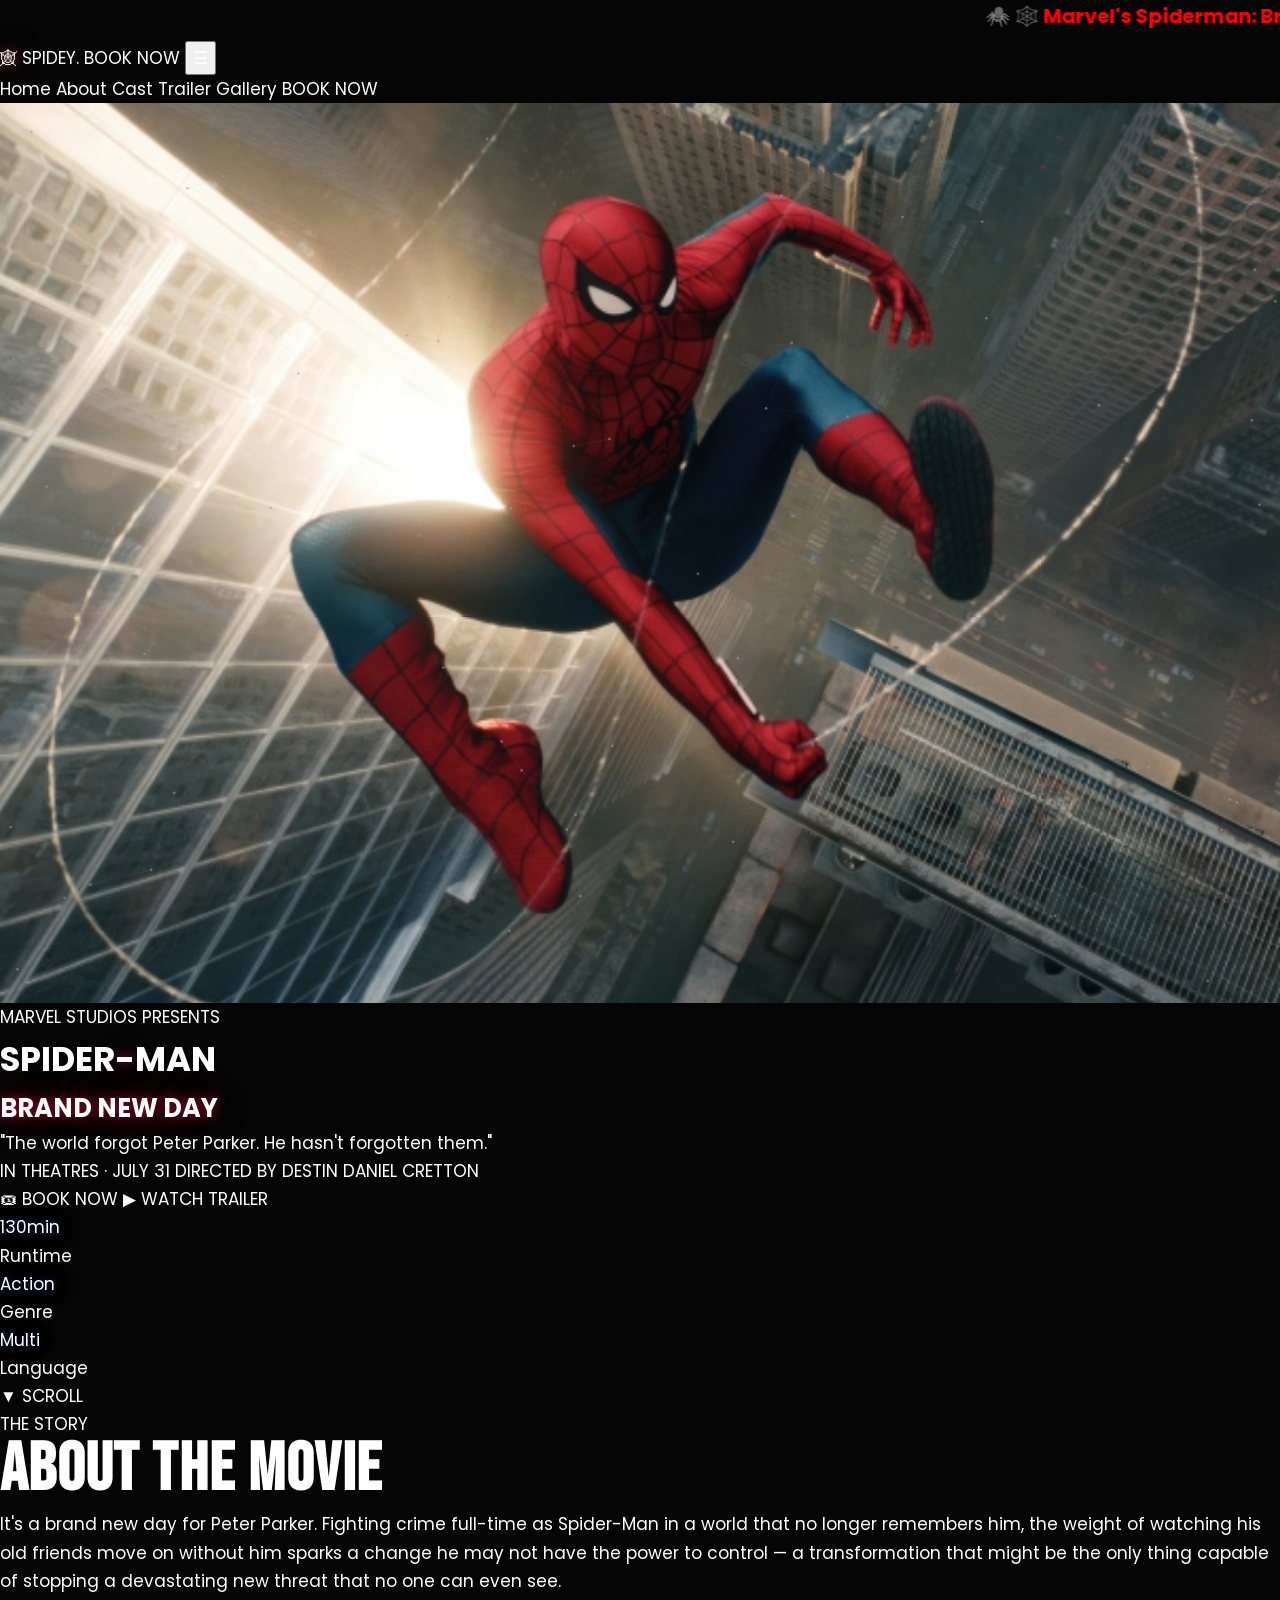
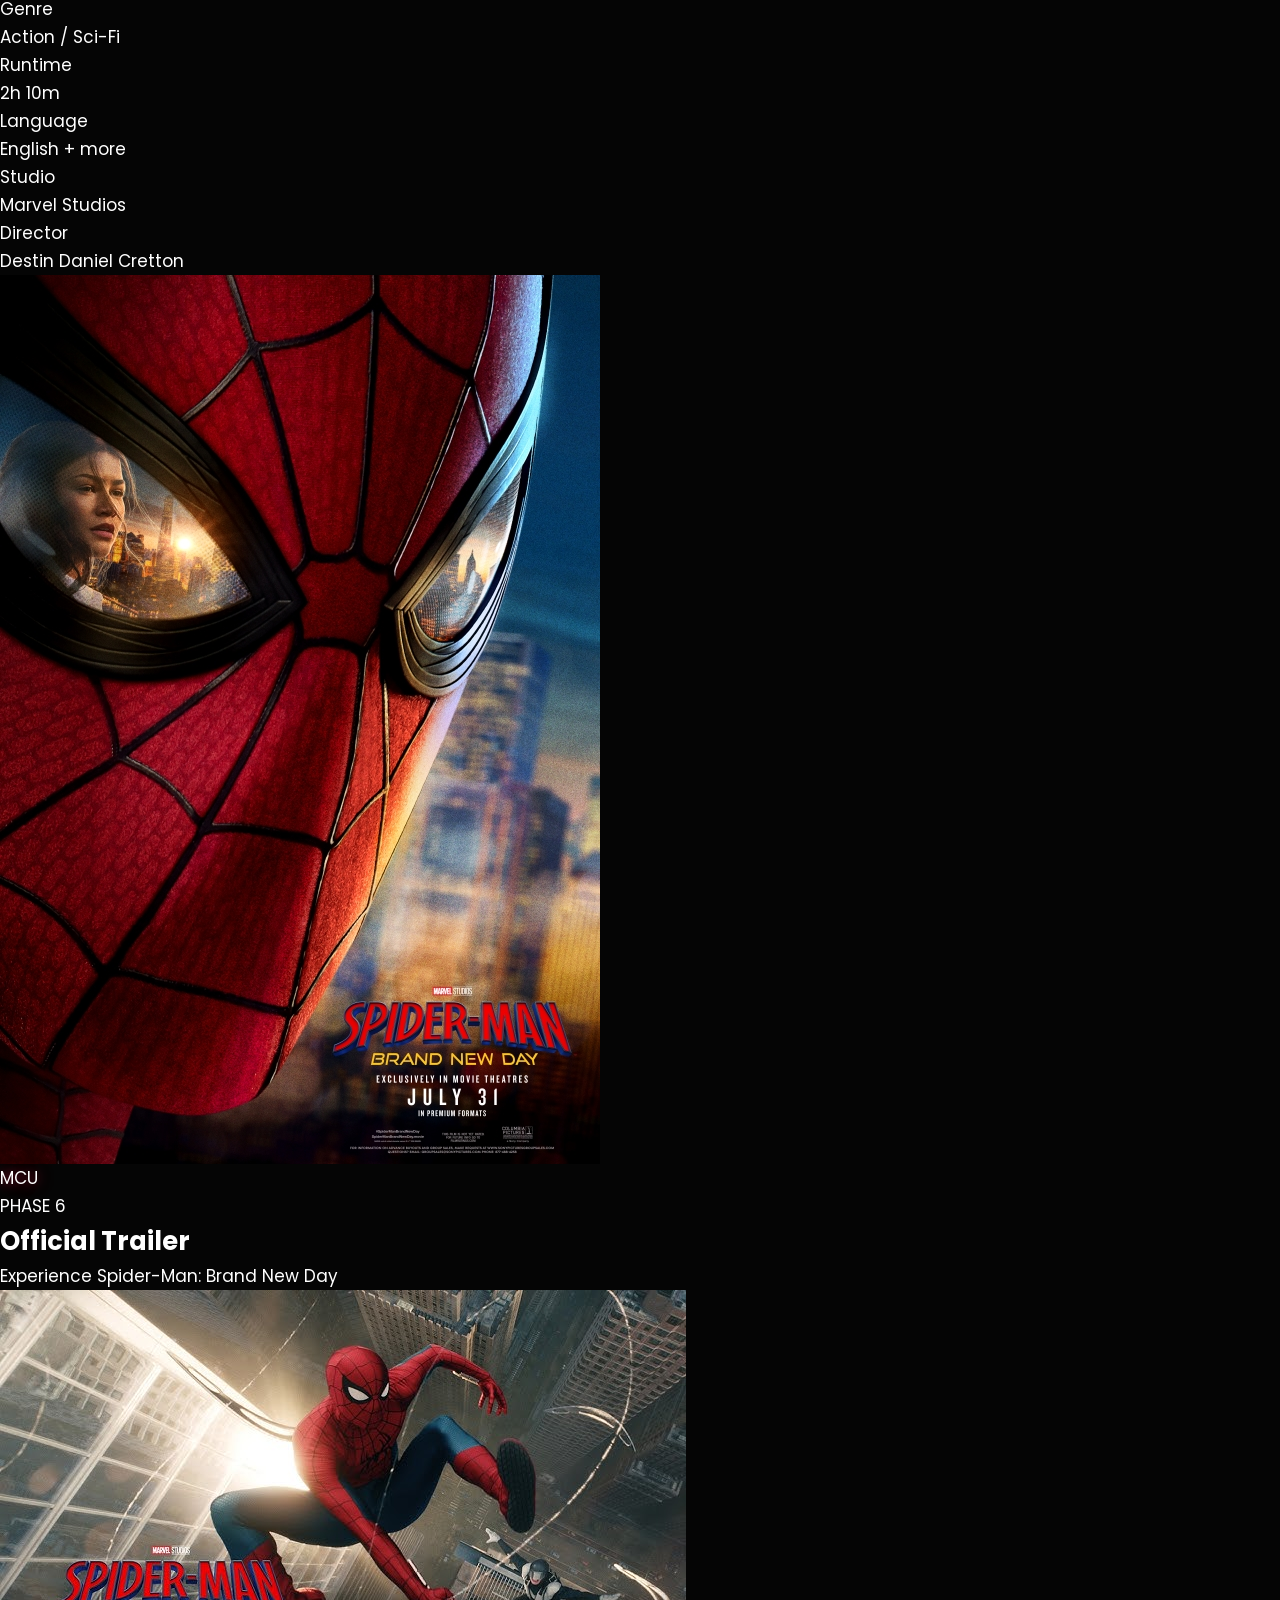
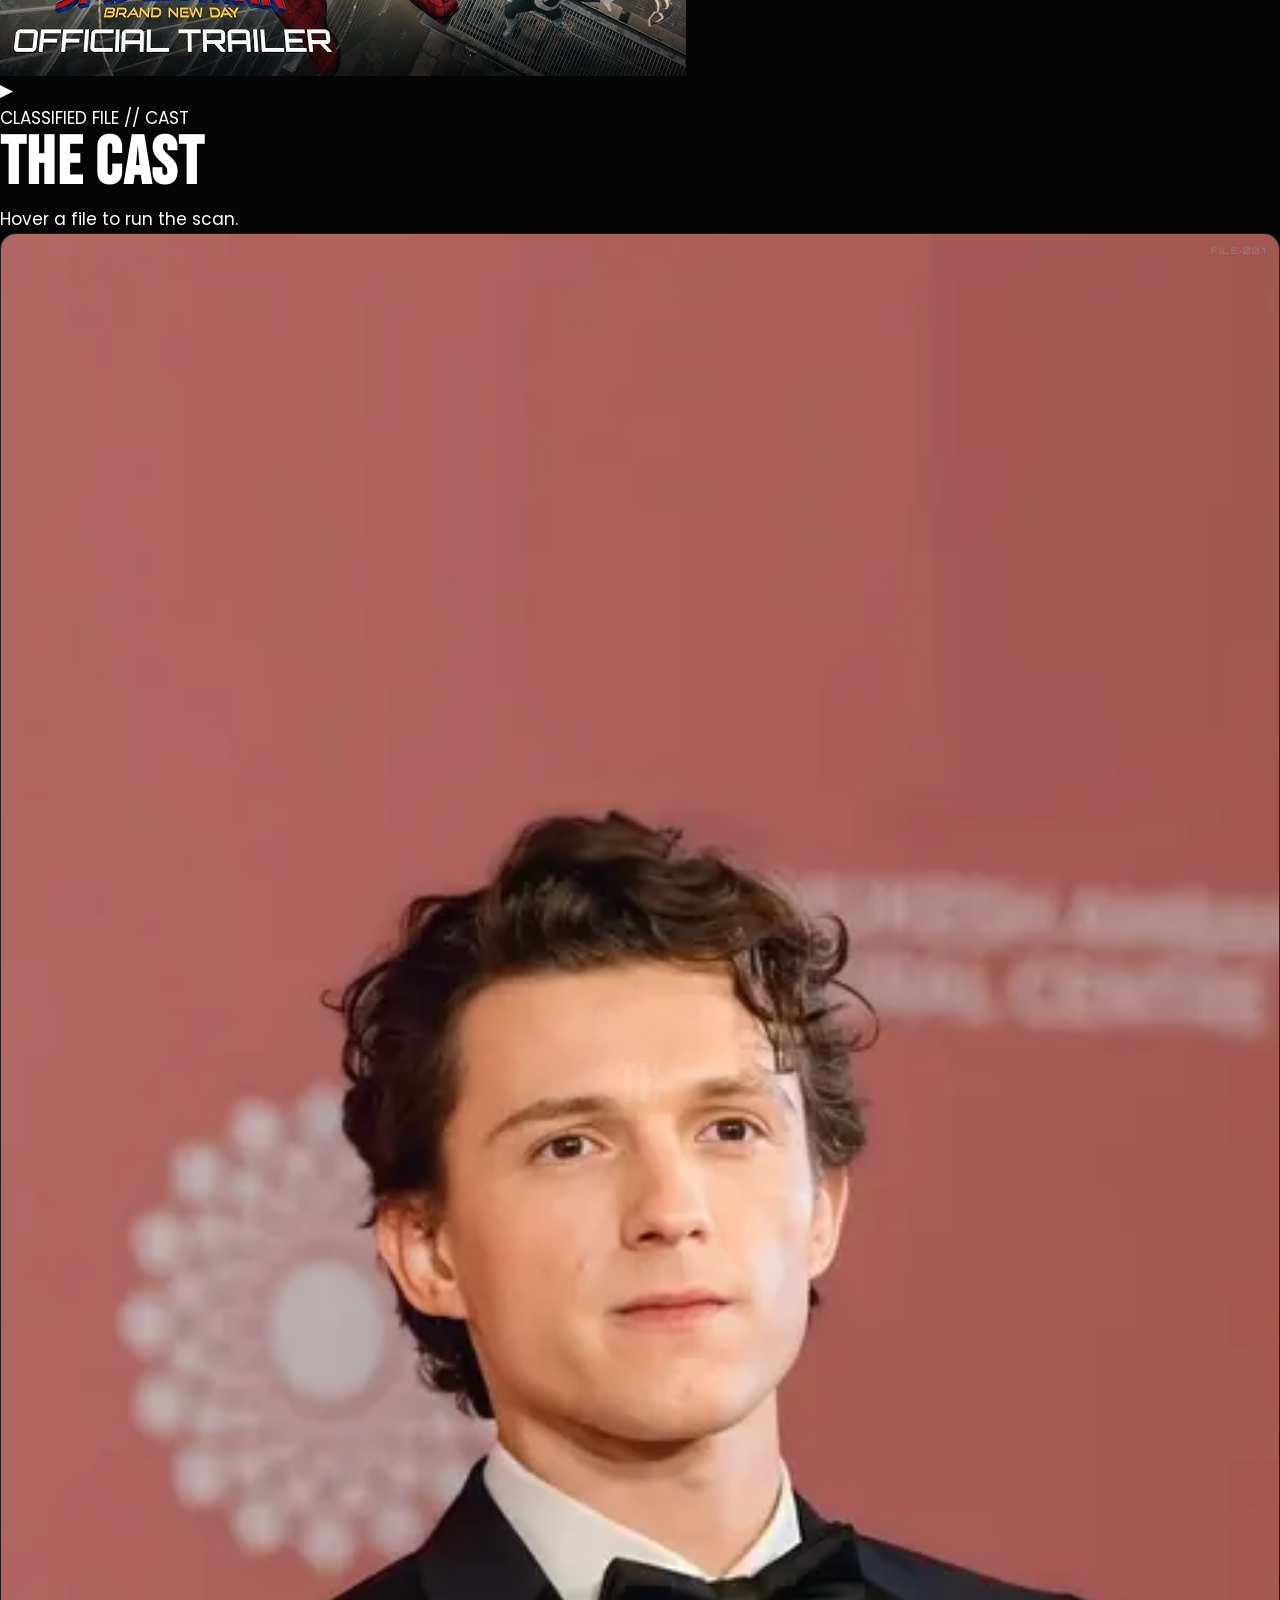
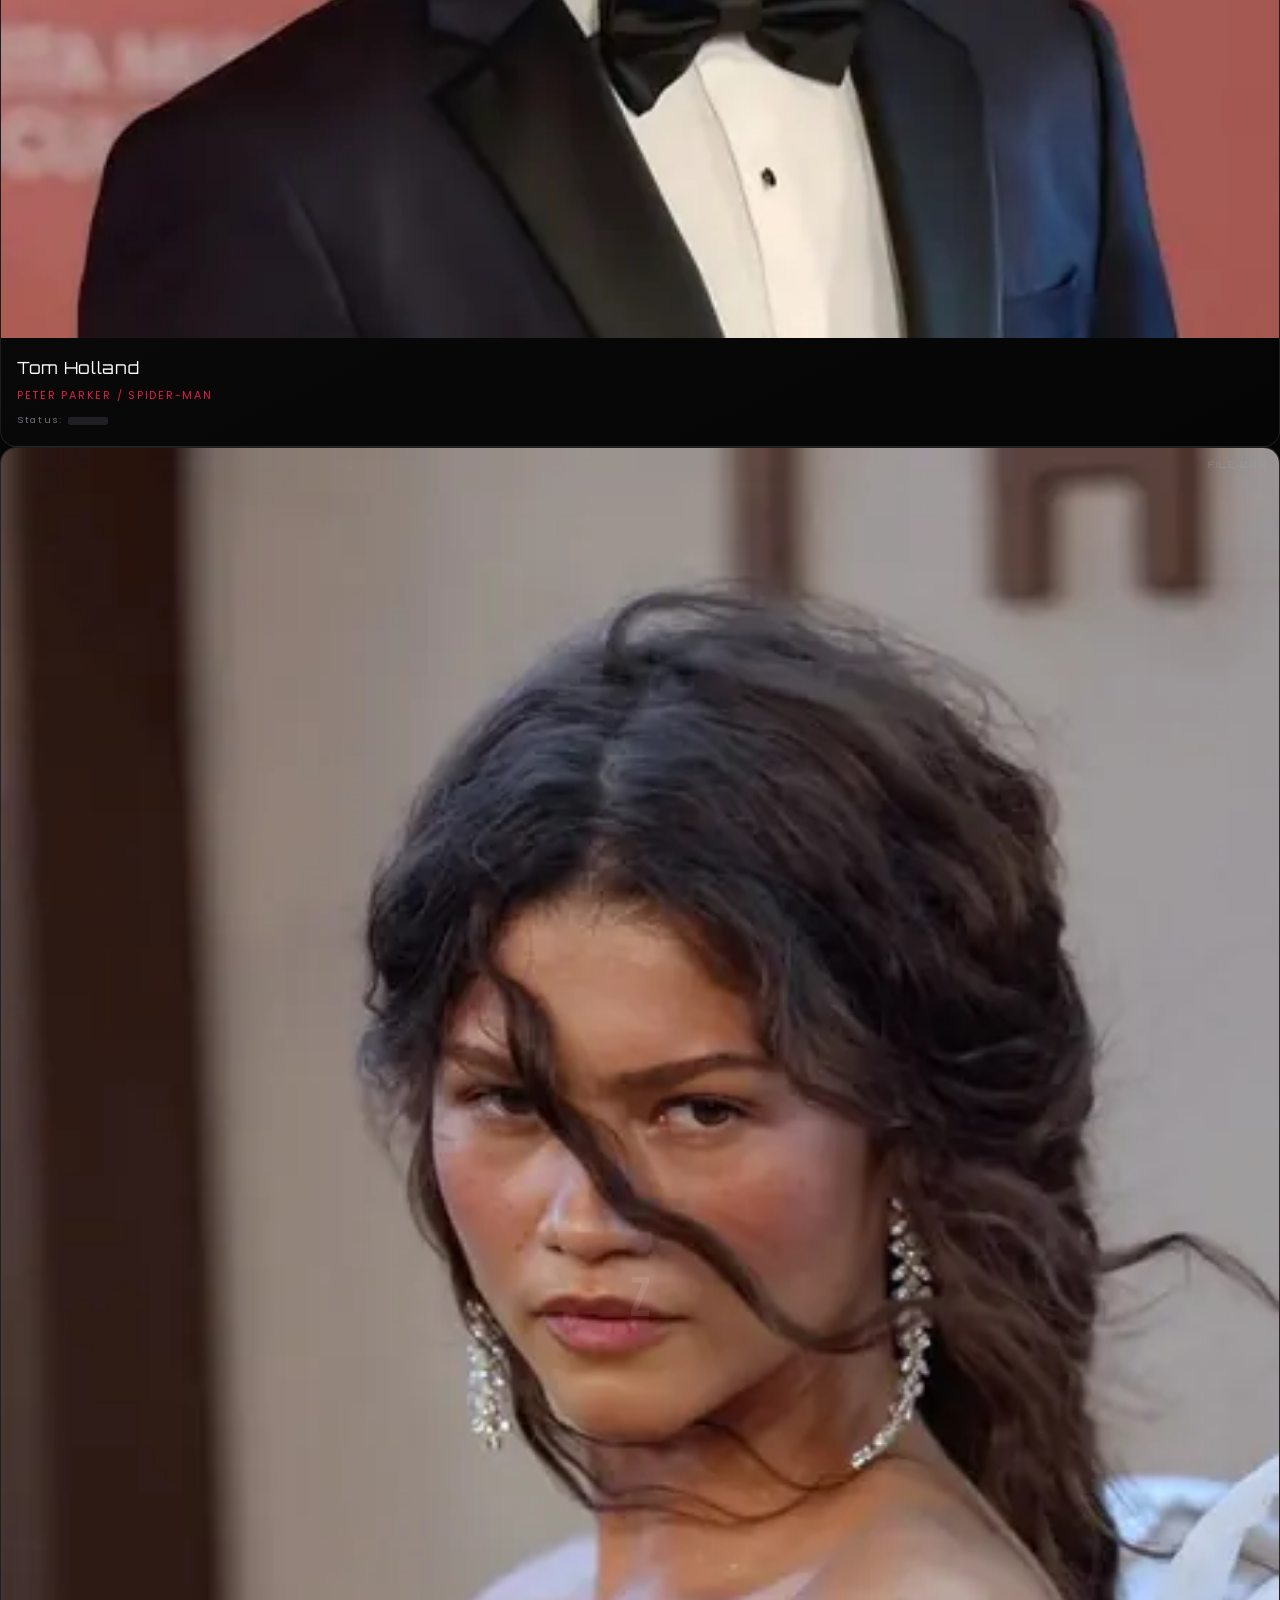
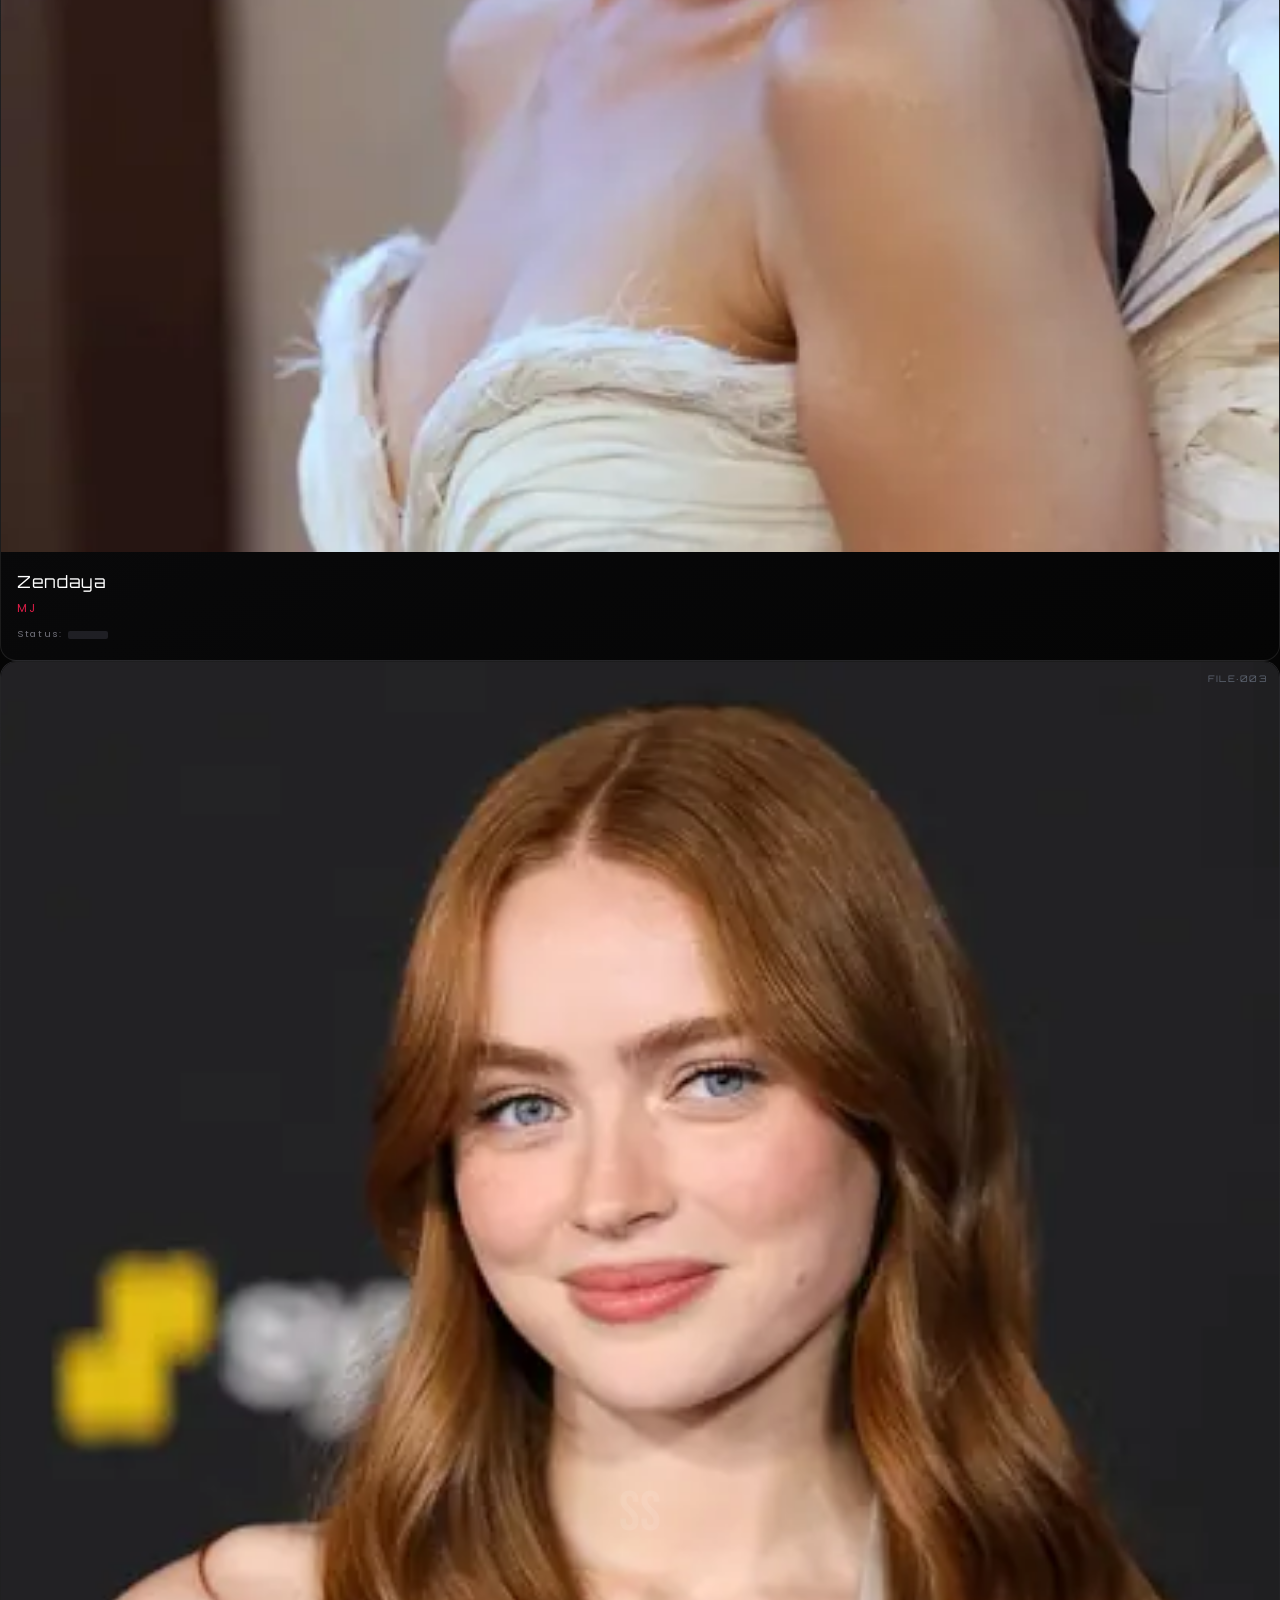
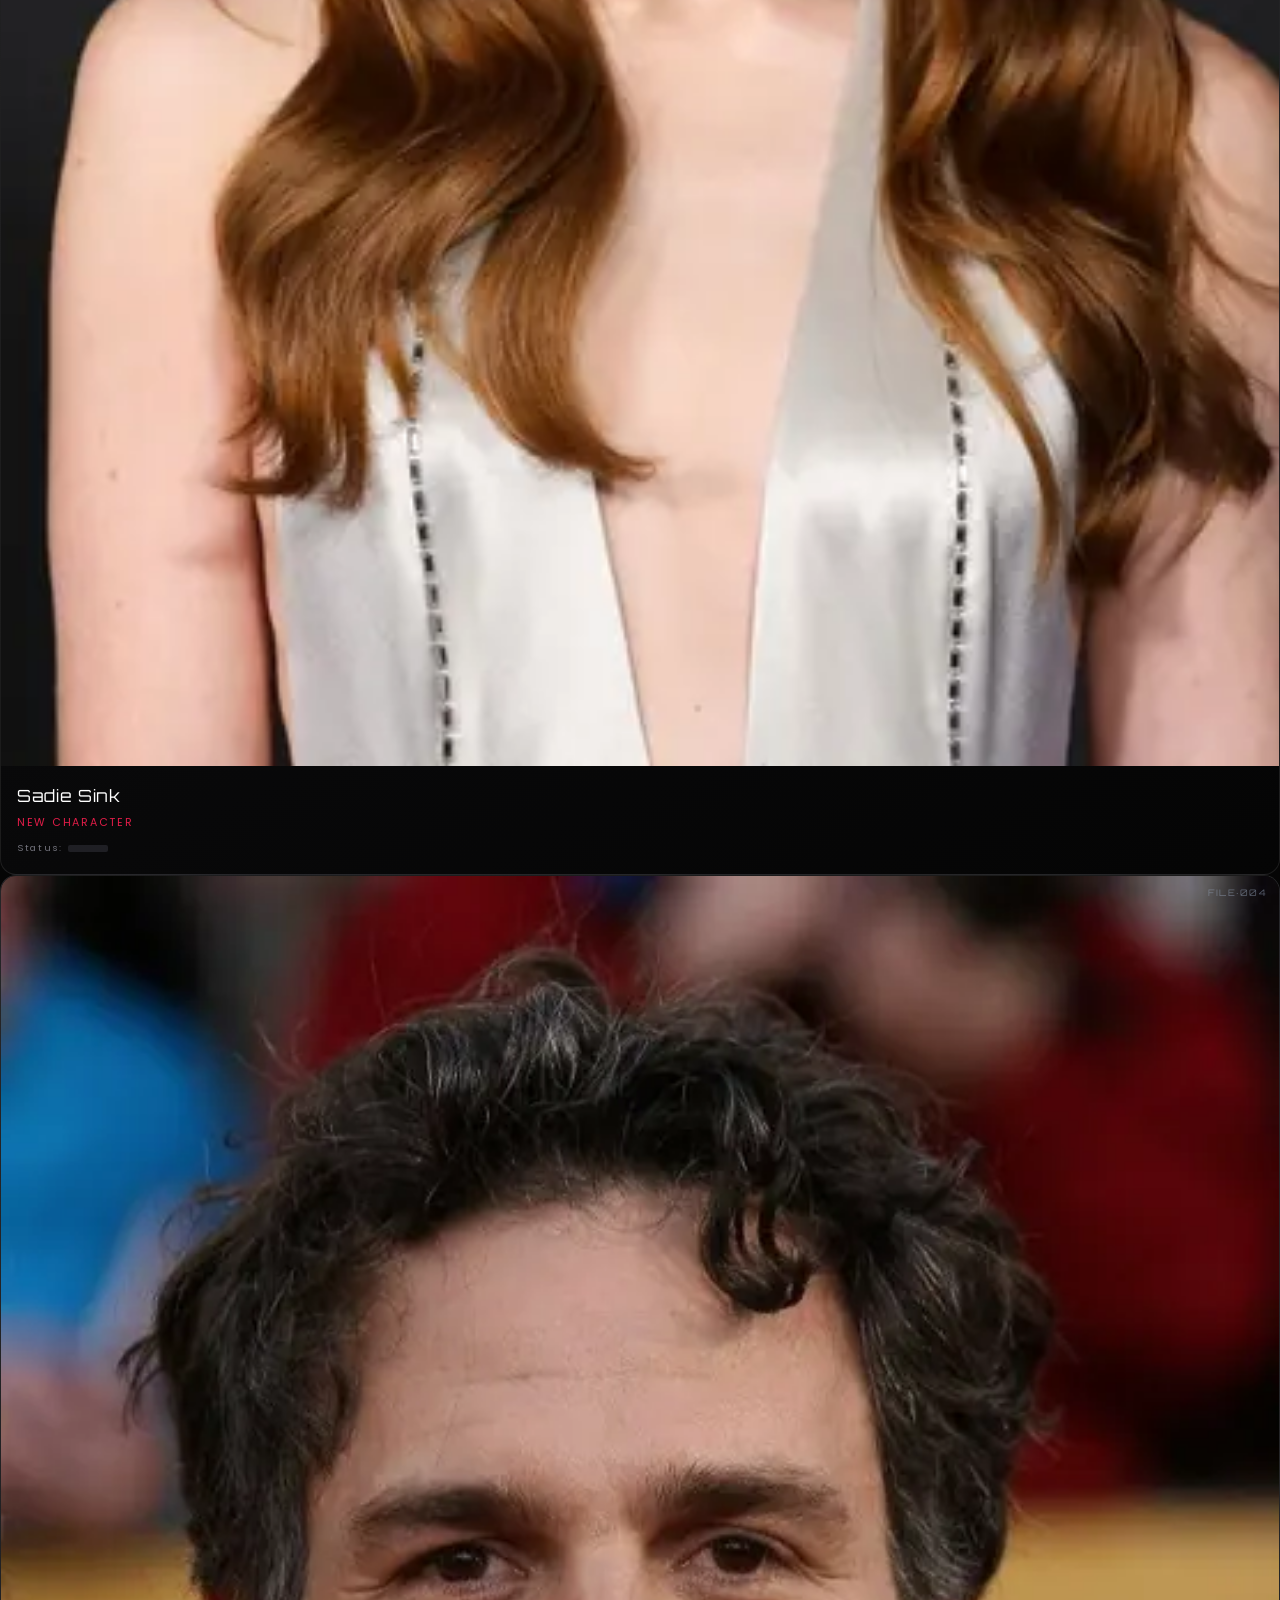
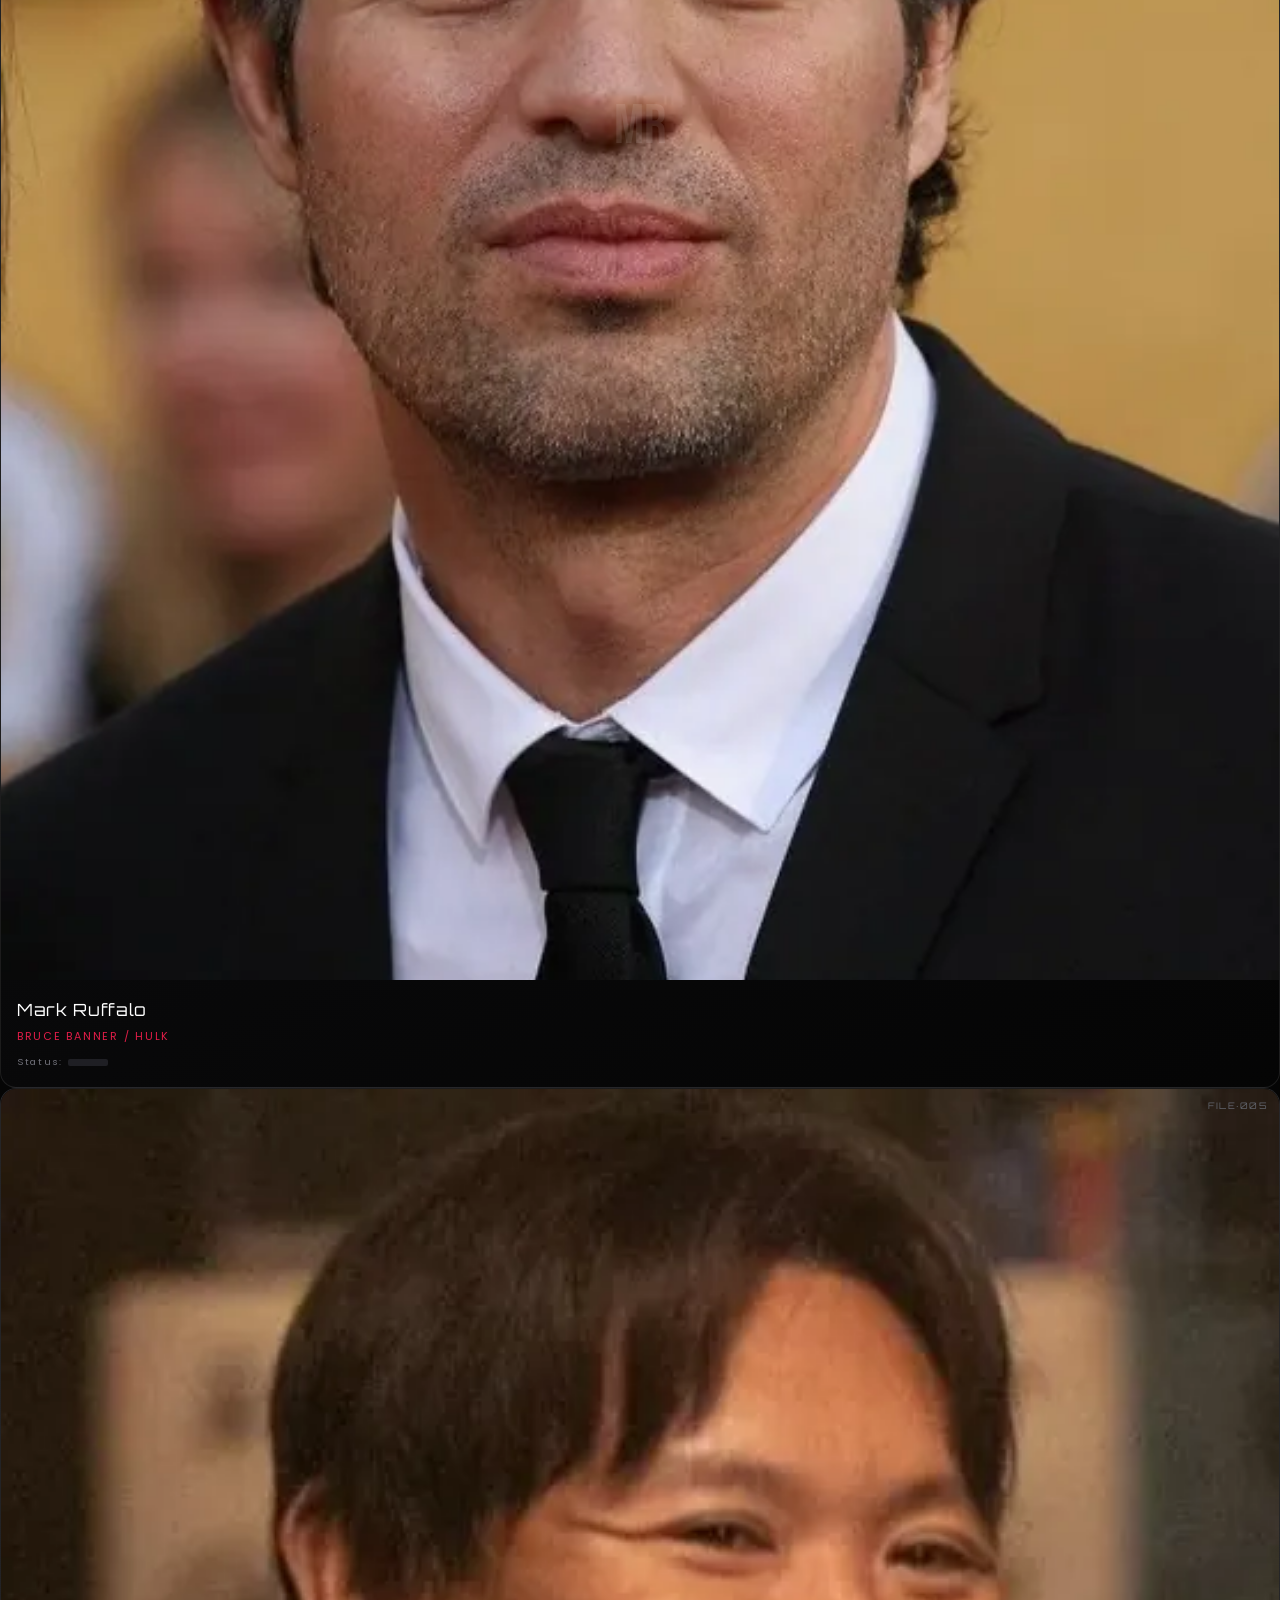
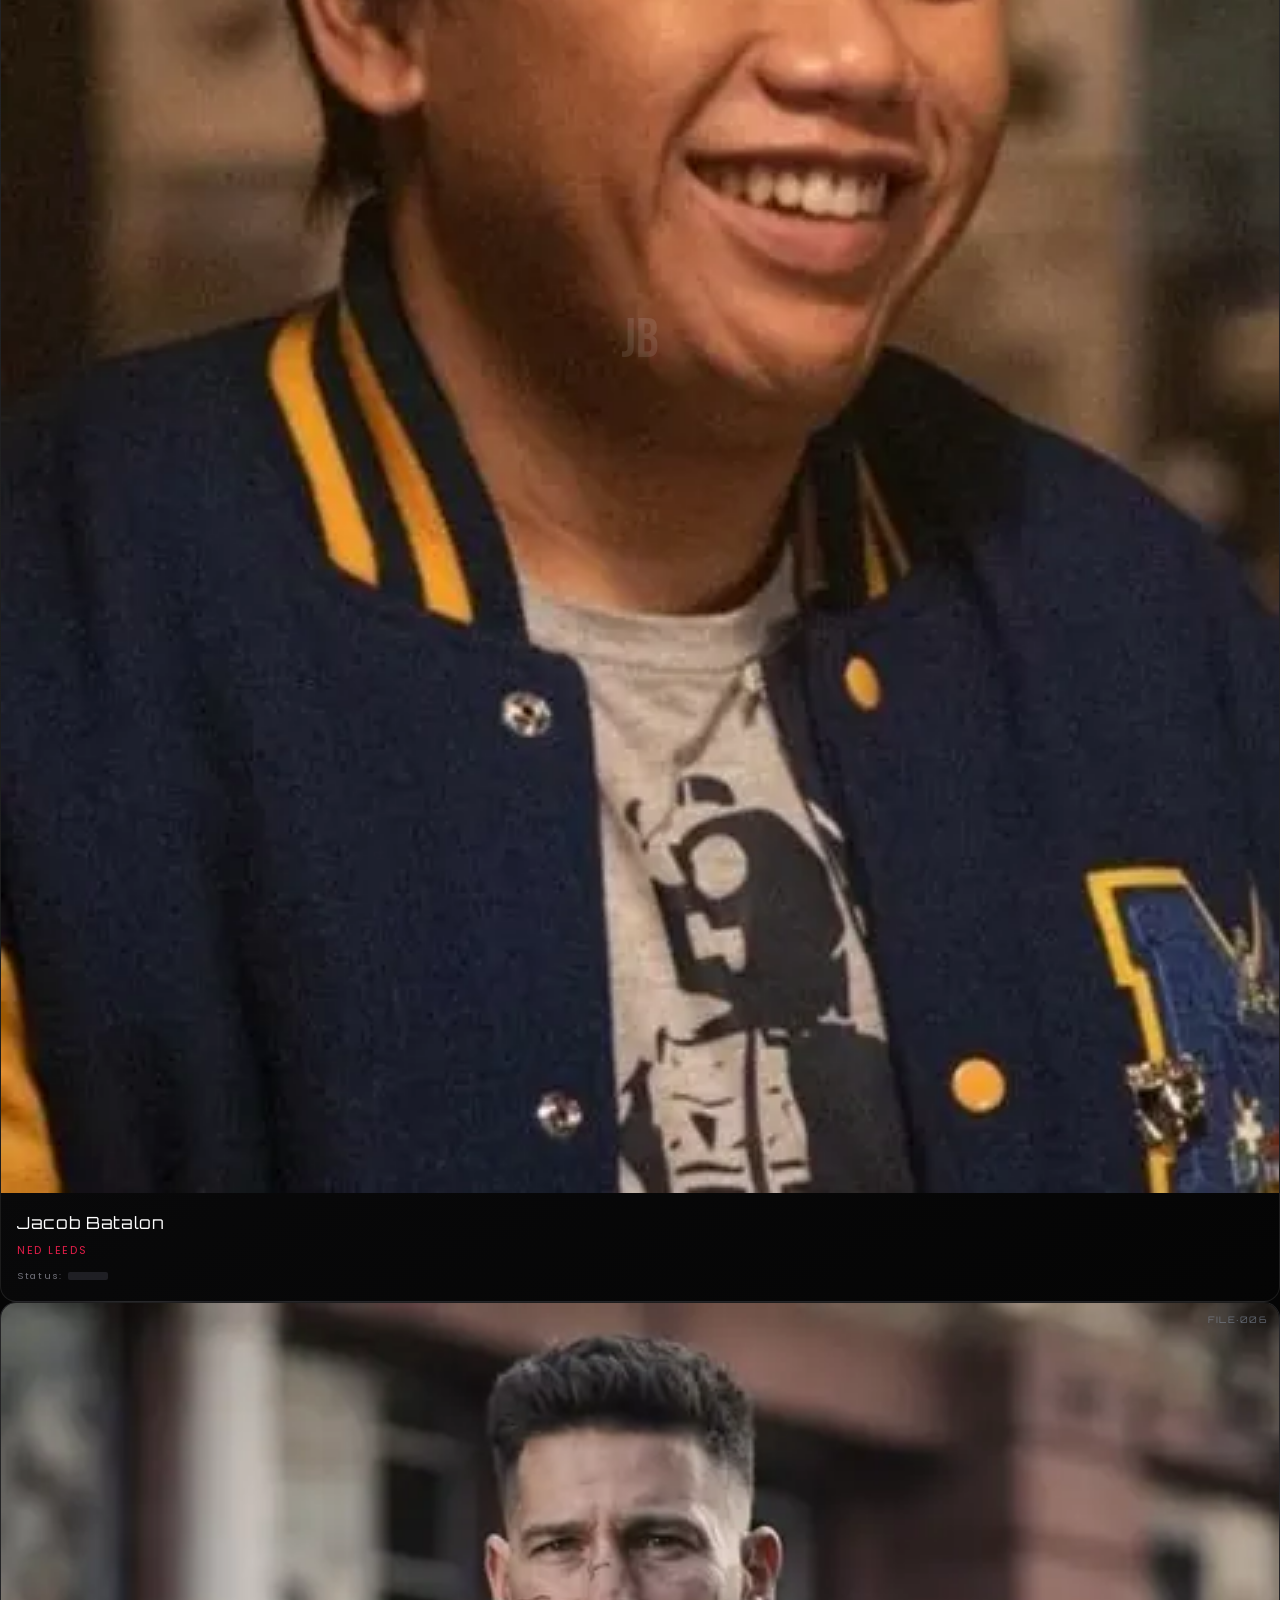
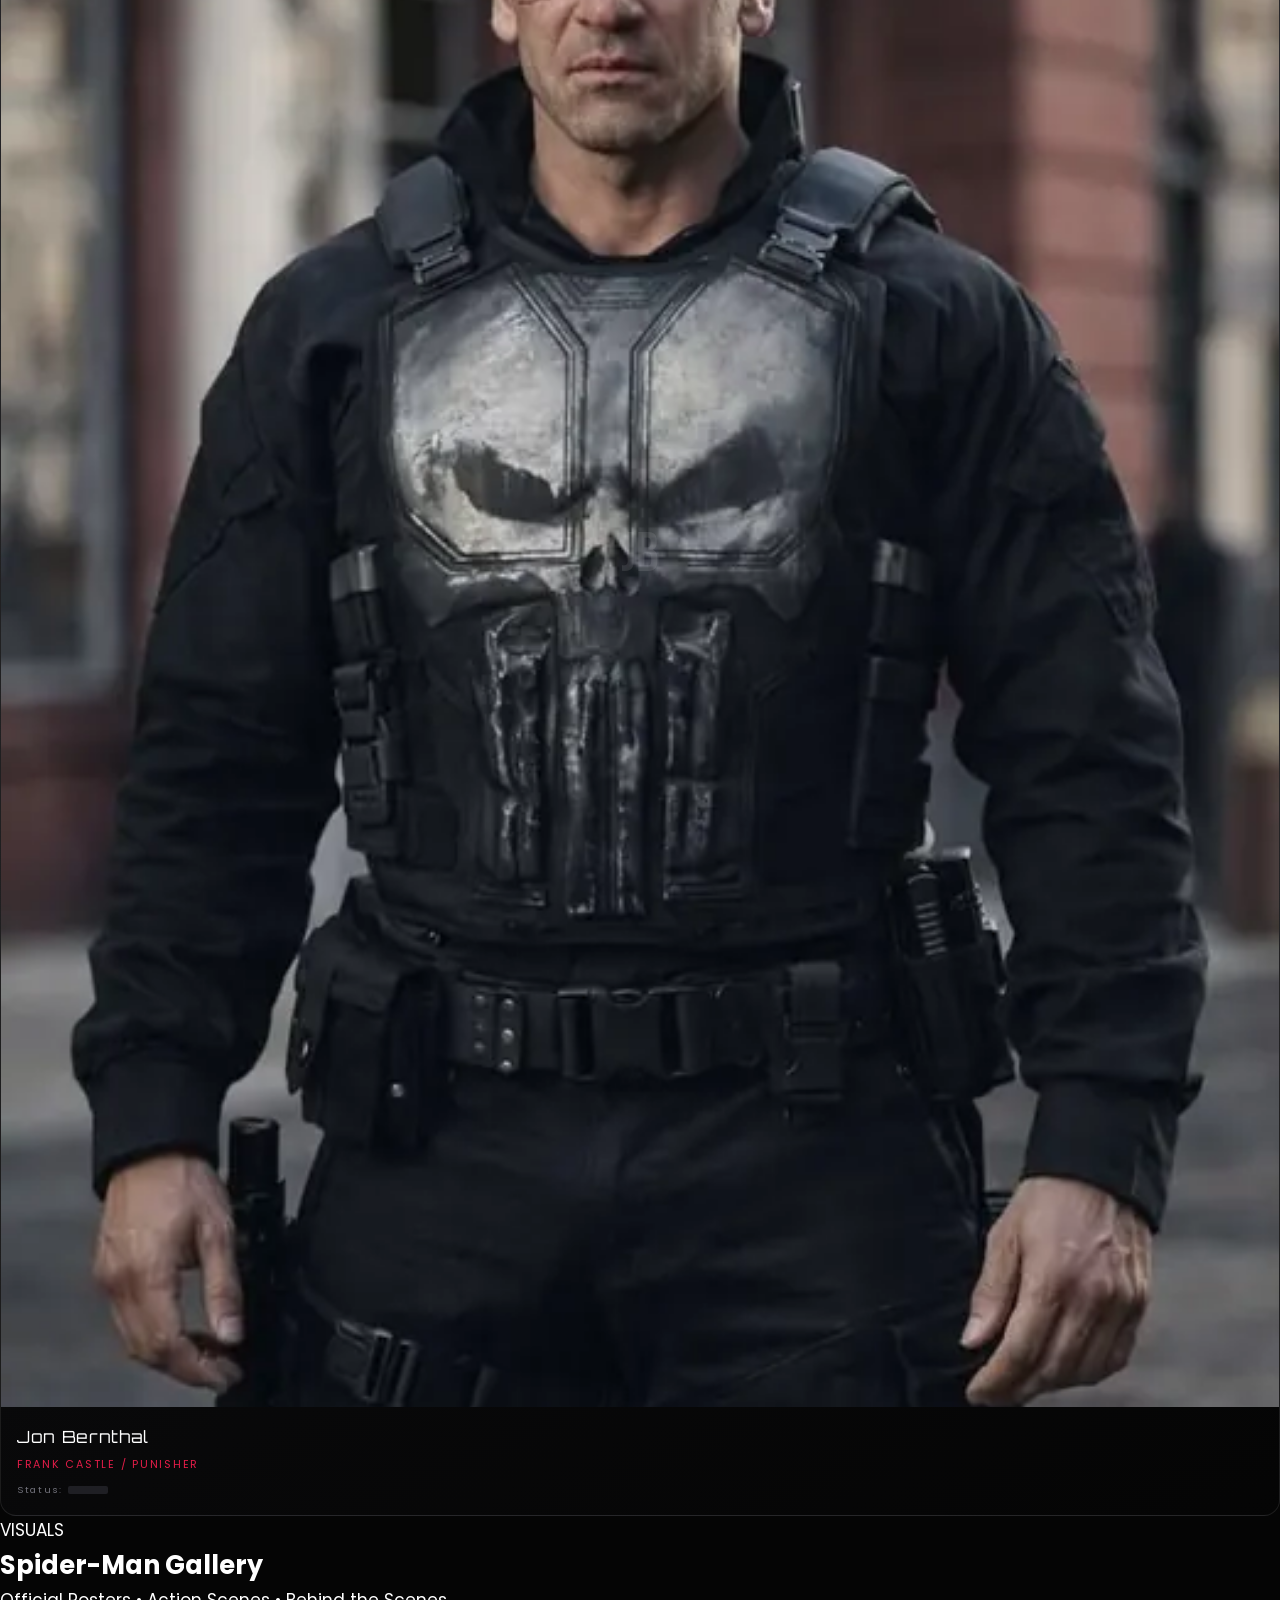
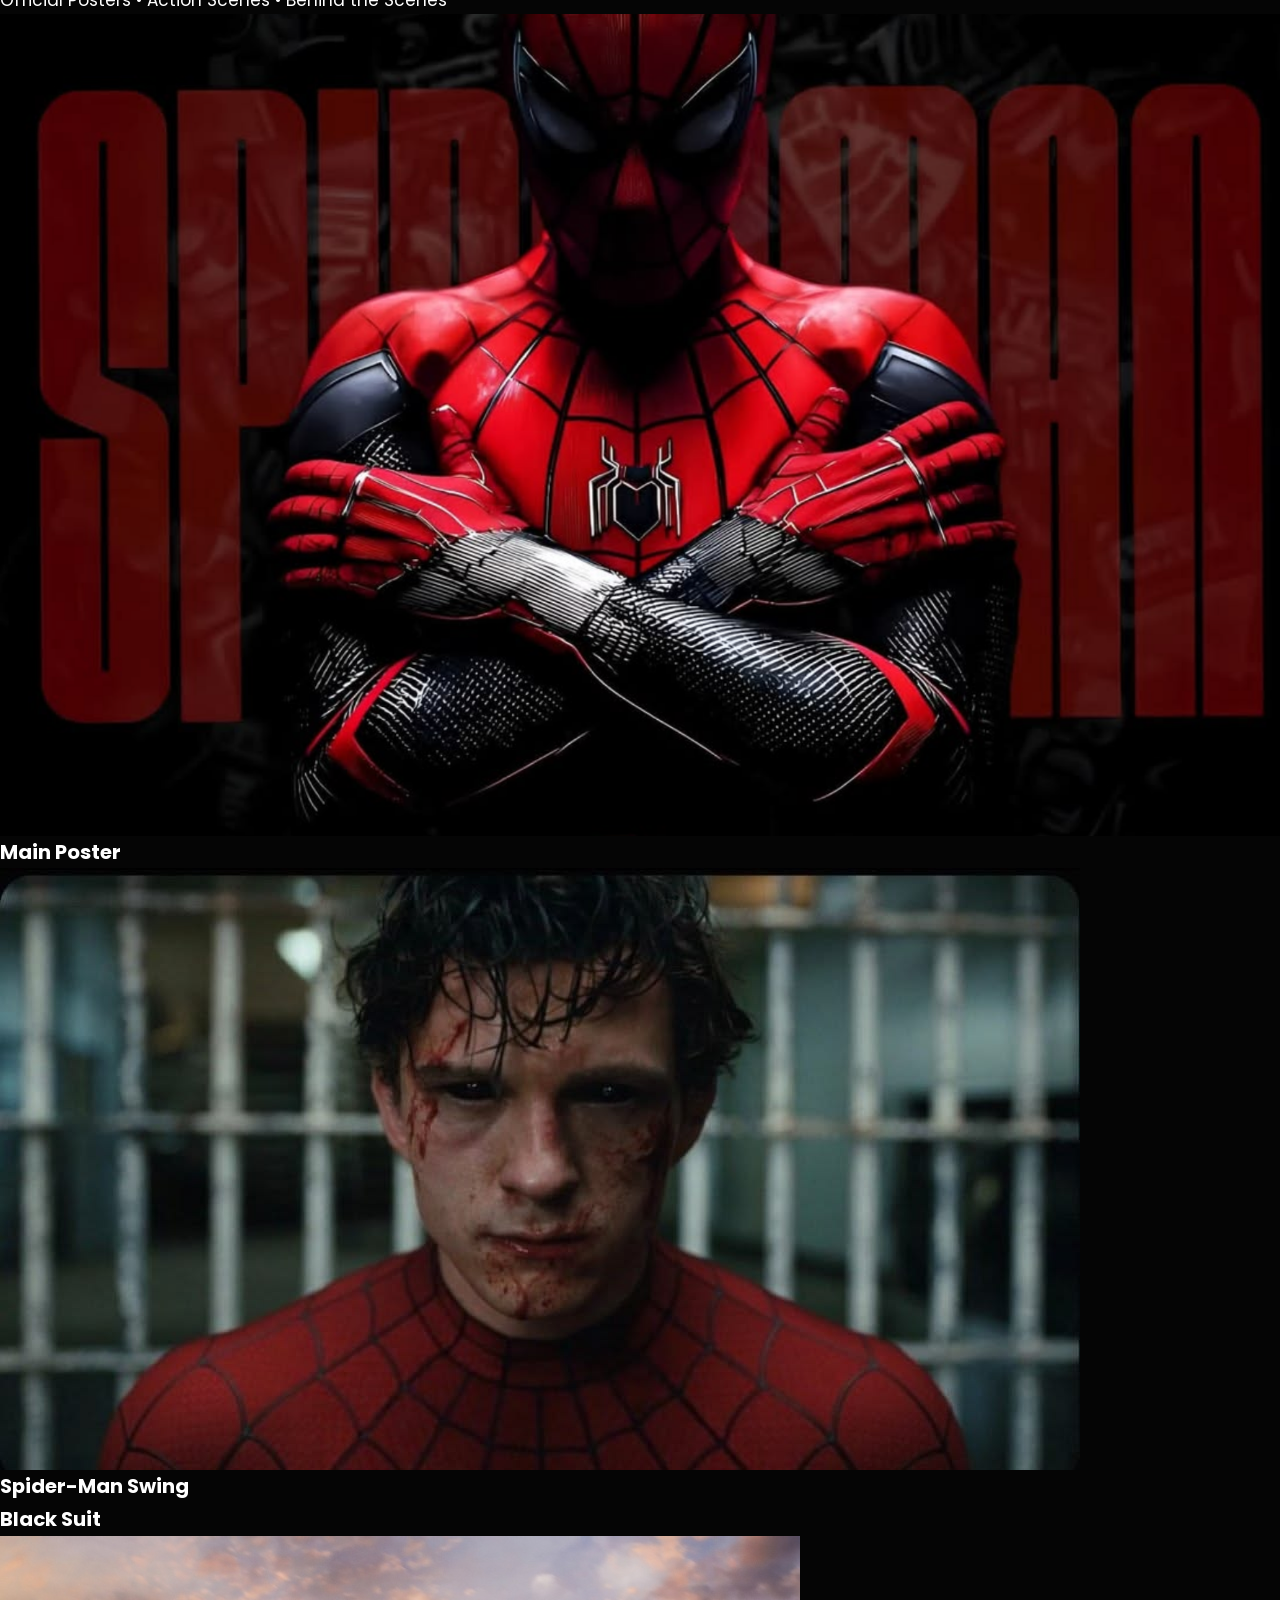
==== index.html @ 03101b89 "Replace images in gallery cards" ====
<!DOCTYPE html>
<html lang="en">
<head>
<meta charset="UTF-8">
<meta name="viewport" content="width=device-width, initial-scale=1.0">
<title>Spider-Man: Brand New Day</title>
<link rel="preconnect" href="https://fonts.googleapis.com">
<link href="https://fonts.googleapis.com/css2?family=Bebas+Neue&family=Orbitron:wght@500;700;900&family=Poppins:wght@300;400;500;600;700&display=swap" rel="stylesheet">
<script src="https://cdnjs.cloudflare.com/ajax/libs/tailwindcss/3.4.1/tailwind.min.js"></script>
<script>
  tailwind.config = {
    theme: {
      extend: {
        colors: {
          void: '#050505',
          spidered: '#E11D48',
          deepblue: '#1E3A8A',
          websilver: '#94A3B8',
        },
        fontFamily: {
          display: ['Bebas Neue','sans-serif'],
          tech: ['Orbitron','sans-serif'],
          body: ['Poppins','sans-serif'],
        }
      }
    }
  }
</script>
<link rel="stylesheet" href="style.css">

<!-- Fallback critical CSS: keeps sections from collapsing to 0 height
     if Tailwind's CDN script or style.css fails to load (e.g. no
     internet connection when opening the file directly). Tailwind
     utility classes will override these once they load. -->
<style>
  html, body { margin: 0; background: #050505; color: #fff; font-family: 'Poppins', sans-serif; }
  #home { min-height: 100vh; position: relative; }
  #home img#parallaxBg,
  #home > .absolute:first-child { position: absolute; inset: 0; width: 100%; height: 100%; object-fit: cover; }
  #webCanvas { position: absolute; inset: 0; width: 100%; height: 100%; display: block; }
  section { position: relative; }
  .gallery-item img { display: block; width: 100%; height: auto; }
</style>
</head>
<body class="antialiased">

<marquee direction="left" style="color: red; font-weight: bold; font-size: 20px;">
    🕷️ 🕸️ Marvel's Spiderman: Brand new day !! Now in Theaters !! 🎬🍿
</marquee>

<!-- Floating particles layer -->
<div id="particles" class="fixed inset-0 pointer-events-none z-0"></div>

<!-- ===================== NAVBAR ===================== -->
<nav id="navbar" class="fixed top-0 left-0 w-full z-50 transition-all duration-500">
  <div class="glass border-b border-white/5">
    <div class="max-w-7xl mx-auto px-6 py-4 flex items-center justify-between">
      <a href="javascript:void(0)" data-scroll="home" class="font-tech font-900 text-xl tracking-widest text-white flex items-center gap-2">
        <span class="text-spidered glow-red text-2xl">🕸</span>
        <span>SPIDEY<span class="text-spidered">.</span></span>
      </a>
   
      <a href="https://in.bookmyshow.com/" target="_blank" rel="noopener"
         class="ripple hidden md:inline-block bg-spidered hover:bg-red-600 text-white font-tech text-sm tracking-widest px-6 py-2.5 rounded-full btn-glow-red transition-all">
        BOOK NOW
      </a>
      <button id="menuBtn" class="md:hidden text-white text-2xl">☰</button>
    </div>
    <!-- mobile menu -->
    <div id="mobileMenu" class="md:hidden hidden flex-col px-6 pb-6 gap-4 font-body text-gray-300">
      <a href="javascript:void(0)" data-scroll="home" class="mobile-link">Home</a>
      <a href="javascript:void(0)" data-scroll="about" class="mobile-link">About</a>
      <a href="javascript:void(0)" data-scroll="cast" class="mobile-link">Cast</a>
      <a href="javascript:void(0)" data-scroll="trailer" class="mobile-link">Trailer</a>
      <a href="javascript:void(0)" data-scroll="gallery" class="mobile-link">Gallery</a>
      <a href="https://in.bookmyshow.com/" target="_blank" rel="noopener" class="bg-spidered text-white text-center font-tech tracking-widest py-2.5 rounded-full">BOOK NOW</a>
    </div>
  </div>
</nav>

<!-- ===================== HERO ===================== -->
<section id="home" class="hero" style=" height: 400; width: 300;">
  <img id="parallaxBg" src="spidy poster.jpg" alt="Spider-Man: Brand New Day poster">
  <canvas id="webCanvas"></canvas>
  <div class="hero-content">
    <p>MARVEL STUDIOS PRESENTS</p>
    <h1>SPIDER-MAN<br>BRAND NEW DAY</h1>
    <!-- tagline, buttons, runtime/genre meta -->
  </div>
</section>
  <!-- live generative web — signature element: nodes thread themselves into a web that follows the cursor -->
  <canvas id="webCanvas" class="absolute inset-0 w-full h-full"></canvas>

  <div class="relative z-10 max-w-5xl mx-auto px-6 text-center mt-16">
    <p class="reveal font-tech text-websilver tracking-[0.4em] text-xs md:text-sm mb-6">MARVEL STUDIOS PRESENTS</p>

    <h1 class="reveal font-display text-6xl sm:text-8xl md:text-[9rem] leading-[0.85] text-white">
      SPIDER<span class="text-spidered glow-red">-</span>MAN
    </h1>
    <h2 class="reveal font-display text-4xl sm:text-6xl md:text-7xl tracking-widest text-transparent bg-clip-text bg-gradient-to-r from-spidered via-white to-deepblue glow-red mt-1">
      BRAND NEW DAY
    </h2>

    <p class="reveal font-body italic text-gray-300 text-base md:text-lg mt-6 max-w-xl mx-auto">
      "The world forgot Peter Parker. He hasn't forgotten them."
    </p>

    <div class="reveal flex flex-wrap items-center justify-center gap-4 mt-6 font-tech text-xs md:text-sm text-websilver tracking-widest">
      <span>IN THEATRES · JULY 31</span>
      <span class="w-1 h-1 rounded-full bg-spidered"></span>
      <span>DIRECTED BY DESTIN DANIEL CRETTON</span>
    </div>

    <div class="reveal flex flex-col sm:flex-row items-center justify-center gap-4 mt-10">
      <a href="https://in.bookmyshow.com/" target="_blank" rel="noopener"
         class="ripple w-full sm:w-auto bg-spidered hover:bg-red-600 text-white font-tech tracking-widest px-9 py-4 rounded-full btn-glow-red transition-all text-sm">
        🎟 BOOK NOW
      </a>
      <a href="https://youtu.be/8TZMtslA3UY?si=mb5nY_ERRjy_9C_P"
         class="ripple w-full sm:w-auto glass-card hover:border-white/30 text-white font-tech tracking-widest px-9 py-4 rounded-full transition-all text-sm flex items-center justify-center gap-2">
        ▶ WATCH TRAILER
      </a>
    </div>

    <!-- stats -->
    <div class="reveal grid grid-cols-3 gap-4 md:gap-10 mt-16 max-w-2xl mx-auto border-t border-white/10 pt-8">
      <div>
        <p class="font-tech text-2xl md:text-3xl text-white glow-blue">130<span class="text-sm">min</span></p>
        <p class="text-[10px] md:text-xs tracking-[0.3em] text-gray-400 mt-1 uppercase">Runtime</p>
      </div>
      <div>
        <p class="font-tech text-2xl md:text-3xl text-white glow-blue">Action</p>
        <p class="text-[10px] md:text-xs tracking-[0.3em] text-gray-400 mt-1 uppercase">Genre</p>
      </div>
      <div>
        <p class="font-tech text-2xl md:text-3xl text-white glow-blue">Multi</p>
        <p class="text-[10px] md:text-xs tracking-[0.3em] text-gray-400 mt-1 uppercase">Language</p>
      </div>
    </div>
  </div>

  <div class="absolute bottom-8 left-1/2 -translate-x-1/2 z-10 animate-bounce text-websilver text-xs tracking-widest">
    ▼ SCROLL
  </div>
</section>

<!-- ===================== ABOUT ===================== -->
<section id="about" class="relative py-28 px-6 bg-void overflow-hidden">
  <div class="absolute -top-32 -left-32 w-96 h-96 bg-deepblue/20 rounded-full blur-[120px]"></div>
  <div class="absolute -bottom-32 -right-32 w-96 h-96 bg-spidered/20 rounded-full blur-[120px]"></div>

  <div class="relative max-w-6xl mx-auto grid md:grid-cols-2 gap-14 items-center">
    <div class="reveal">
      <p class="font-tech text-spidered tracking-[0.3em] text-xs mb-3">THE STORY</p>
      <h2 class="section-title text-5xl md:text-6xl text-white mb-6">About The Movie</h2>
      <p class="text-gray-400 leading-relaxed mb-8">
        It's a brand new day for Peter Parker. Fighting crime full-time as Spider-Man in a world
        that no longer remembers him, the weight of watching his old friends move on without him
        sparks a change he may not have the power to control — a transformation that might be the
        only thing capable of stopping a devastating new threat that no one can even see.
      </p>
      <div class="grid grid-cols-2 gap-5 font-body text-sm">
        <div class="glass-card rounded-xl p-4">
          <p class="text-gray-500 text-xs uppercase tracking-widest mb-1">Genre</p>
          <p class="text-white font-medium">Action / Sci-Fi</p>
        </div>
        <div class="glass-card rounded-xl p-4">
          <p class="text-gray-500 text-xs uppercase tracking-widest mb-1">Runtime</p>
          <p class="text-white font-medium">2h 10m</p>
        </div>
        <div class="glass-card rounded-xl p-4">
          <p class="text-gray-500 text-xs uppercase tracking-widest mb-1">Language</p>
          <p class="text-white font-medium">English + more</p>
        </div>
        <div class="glass-card rounded-xl p-4">
          <p class="text-gray-500 text-xs uppercase tracking-widest mb-1">Studio</p>
          <p class="text-white font-medium">Marvel Studios</p>
        </div>
        <div class="glass-card rounded-xl p-4 col-span-2">
          <p class="text-gray-500 text-xs uppercase tracking-widest mb-1">Director</p>
          <p class="text-white font-medium">Destin Daniel Cretton</p>
        </div>
      </div>
    </div>

    <div class="reveal-scale relative">
      <div class="rounded-2xl overflow-hidden border-glow hover-lift">
        <img src="poster.jpg" alt="spidy" class="w-full h-auto">
        <div class="absolute inset-0 bg-gradient-to-t from-black/70 via-transparent to-transparent"></div>
      </div>
      <div class="absolute -bottom-6 -left-6 glass-card rounded-xl px-6 py-4 hidden sm:block">
        <p class="font-tech text-3xl text-spidered glow-red">MCU</p>
        <p class="text-xs text-gray-400 tracking-widest">PHASE 6</p>
      </div>
    </div>
  </div>
</section>

<!-- ===================== TRAILER ===================== -->
<!-- ===================== TRAILER SECTION ===================== -->
<section id="trailer" class="py-24 bg-black">

    <div class="text-center mb-12">
        <h2 class="text-6xl font-display text-white">Official Trailer</h2>
        <p class="text-gray-400 mt-4">
            Experience Spider-Man: Brand New Day
        </p>
    </div>

    <div id="videoContainer"
         class="relative w-full max-w-7xl mx-auto rounded-3xl overflow-hidden shadow-2xl cursor-pointer">

        <!-- Trailer Thumbnail -->
        <img
            src="trailer-cover.jpg"
            class="w-full h-auto object-cover"
            alt="Trailer Cover">

        <!-- Dark Overlay -->
        <div class="absolute inset-0 bg-black/30"></div>

        <!-- Play Button -->
        <div class="absolute inset-0 flex items-center justify-center">
            <div
                class="w-28 h-28 rounded-full bg-red-600 text-white text-5xl flex items-center justify-center hover:scale-110 duration-300">
                ▶
            </div>
        </div>

    </div>

</section>

<!-- Smooth interactive player runtime script -->
<script>
const trailer = document.getElementById("videoContainer");

trailer.onclick = () => {

    trailer.innerHTML = `
        <iframe
            width="100%"
            height="700"
            src="https://www.youtube.com/embed/8TZMtslA3UY?autoplay=1"
            frameborder="0"
            allow="autoplay; encrypted-media"
            allowfullscreen>
        </iframe>
    `;

}
</script>

<!-- ===================== CAST ===================== -->
<section id="cast" class="relative py-28 px-6 bg-void">
  <div class="max-w-6xl mx-auto text-center mb-4 reveal">
    <p class="font-tech text-spidered tracking-[0.3em] text-xs mb-3">CLASSIFIED FILE // CAST</p>
    <h2 class="section-title text-5xl md:text-6xl text-white">The Cast</h2>
    <p class="text-gray-500 text-sm mt-3 max-w-lg mx-auto">Hover a file to run the scan.</p>
  </div>

  <div class="max-w-6xl mx-auto grid grid-cols-2 md:grid-cols-4 gap-6 mt-10">
    <!-- cast cards generated by script.js -->
    <div id="castGrid" class="contents"></div>
  </div>
</section>

<!-- ===================== GALLERY ===================== -->
<!-- ===================== GALLERY ===================== -->
<section id="gallery" class="gallery-section">

    <div class="gallery-heading">
        <p>VISUALS</p>
        <h2>Spider-Man Gallery</h2>
        <span>Official Posters • Action Scenes • Behind the Scenes</span>
    </div>

    <div class="gallery-grid">

        <div class="gallery-card large">
            <img src="black.png" alt="">
            <div class="overlay">
                <h3>Main Poster</h3>
            </div>
        </div>

        <div class="gallery-card">
            <img src="spiderman1.jpg" alt="">
            <div class="overlay">
                <h3>Spider-Man Swing</h3>
            </div>
        </div>

        <div class="gallery-card">
            <img src="hero 4k.jpeg" alt="">
            <div class="overlay">
                <h3>Black Suit</h3>
            </div>
        </div>

        <div class="gallery-card wide">
            <img src="fight.jpg" alt="">
            <div class="overlay">
                <h3>Final Battle</h3>
            </div>
        </div>

        <div class="gallery-card">
            <img src="udi bbaba.png" alt="">
            <div class="overlay">
                <h3>Behind The Scenes</h3>
            </div>
        </div>

        <div class="gallery-card tall">
            <img src="poster.jpg" alt="">
            <div class="overlay">
                <h3>Movie Poster</h3>
            </div>
        </div>

        <div class="gallery-card">
            <img src="spiderman2.jpg" alt="">
            <div class="overlay">
                <h3>City Skyline</h3>
            </div>
        </div>

        <div class="gallery-card wide">
            <img src="spiderman1.jpg" alt="">
            <div class="overlay">
                <h3>Spider-Verse Energy</h3>
            </div>
        </div>

    </div>

</section>

<!-- ===================== WHY WATCH ===================== -->
<section class="relative py-28 px-6 bg-void">
  <div class="max-w-6xl mx-auto text-center mb-14 reveal">
    <p class="font-tech text-spidered tracking-[0.3em] text-xs mb-3">THE EXPERIENCE</p>
    <h2 class="section-title text-5xl md:text-6xl text-white">Why Watch</h2>
  </div>

  <div class="max-w-6xl mx-auto grid md:grid-cols-3 gap-8">
    <div class="reveal hover-lift glass-card rounded-2xl p-8 text-center">
      <div class="w-14 h-14 mx-auto rounded-full bg-spidered/20 flex items-center justify-center text-2xl mb-5">💥</div>
      <h3 class="font-tech text-white text-lg tracking-wide mb-2">Epic Action</h3>
      <p class="text-gray-400 text-sm">Some of the most ambitious, gravity-defying action sequences in the MCU yet.</p>
    </div>
    <div class="reveal hover-lift glass-card rounded-2xl p-8 text-center" style="transition-delay:.1s">
      <div class="w-14 h-14 mx-auto rounded-full bg-deepblue/30 flex items-center justify-center text-2xl mb-5">❤️</div>
      <h3 class="font-tech text-white text-lg tracking-wide mb-2">Emotional Story</h3>
      <p class="text-gray-400 text-sm">Follow Peter Parker's most personal journey as he rebuilds a life no one remembers.</p>
    </div>
    <div class="reveal hover-lift glass-card rounded-2xl p-8 text-center" style="transition-delay:.2s">
      <div class="w-14 h-14 mx-auto rounded-full bg-white/10 flex items-center justify-center text-2xl mb-5">🌐</div>
      <h3 class="font-tech text-white text-lg tracking-wide mb-2">Marvel Experience</h3>
      <p class="text-gray-400 text-sm">A can't-miss blockbuster chapter of the Marvel Cinematic Universe, on the big screen.</p>
    </div>
  </div>
</section>

<!-- ===================== CTA ===================== -->
<section class="relative py-32 px-6 overflow-hidden">
  <div class="absolute inset-0">
    <img src="spiderman2.jpg" class="w-full h-full object-cover opacity-30" alt="City backdrop">
    <div class="absolute inset-0 bg-gradient-to-r from-void via-black/70 to-void"></div>
    <div class="absolute inset-0 bg-gradient-to-t from-spidered/10 via-transparent to-deepblue/10"></div>
  </div>
  <div class="relative max-w-3xl mx-auto text-center reveal">
    <h2 class="section-title text-5xl md:text-7xl text-white glow-red mb-6">Ready For The Adventure?</h2>
    <p class="text-gray-400 mb-10">Grab your tickets before the city runs out of seats. Brand New Day, only in theatres.</p>
    <a href="https://in.bookmyshow.com/" target="_blank" rel="noopener"
       class="ripple inline-block bg-spidered hover:bg-red-600 text-white font-tech tracking-widest px-12 py-5 rounded-full btn-glow-red transition-all text-sm">
      🎟 BOOK NOW ON BOOKMYSHOW
    </a>
  </div>
</section>

<!-- ===================== FOOTER ===================== -->
<footer class="relative bg-black border-t border-white/10 pt-16 pb-8 px-6">
  <div class="max-w-6xl mx-auto grid md:grid-cols-3 gap-10 mb-10">
    <div>
      <p class="font-tech text-xl text-white mb-3">SPIDEY<span class="text-spidered">.</span></p>
      <p class="text-gray-500 text-sm leading-relaxed">A fan-made, educational landing page project inspired by Spider-Man: Brand New Day. Not affiliated with Marvel or Sony Pictures.</p>
    </div>
    <div>
      <p class="text-white font-tech tracking-widest text-sm mb-4">NAVIGATE</p>
      <ul class="space-y-2 text-gray-500 text-sm">
        <li><a href="javascript:void(0)" data-scroll="home" class="hover:text-spidered">Home</a></li>
        <li><a href="javascript:void(0)" data-scroll="about" class="hover:text-spidered">About</a></li>
        <li><a href="javascript:void(0)" data-scroll="cast" class="hover:text-spidered">Cast</a></li>
        <li><a href="javascript:void(0)" data-scroll="trailer" class="hover:text-spidered">Trailer</a></li>
        <li><a href="javascript:void(0)" data-scroll="gallery" class="hover:text-spidered">Gallery</a></li>
      </ul>
    </div>
    <div>
      <p class="text-white font-tech tracking-widest text-sm mb-4">FOLLOW</p>
      <div class="flex gap-4 text-xl text-gray-500">
        <a href="javascript:void(0)" class="hover:text-spidered transition-colors">𝕏</a>
        <a href="javascript:void(0)" class="hover:text-spidered transition-colors">▶</a>
        <a href="javascript:void(0)" class="hover:text-spidered transition-colors">◎</a>
        <a href="javascript:void(0)" class="hover:text-spidered transition-colors">f</a>
      </div>
    </div>
  </div>
  <div class="max-w-6xl mx-auto border-t border-white/10 pt-6 text-center text-gray-600 text-xs leading-relaxed">
    <p>© 2026 Student Project. Built for educational / portfolio purposes only.</p>
    <p class="mt-1">Spider-Man and all related characters are trademarks of Marvel Entertainment / Sony Pictures. This page is not an official product.</p>
  </div>
</footer>

<script src="script.js"></script>
</body>
</html>
---- style.css ----
/* =========================================================
   Spider-Man: Brand New Day — Landing Page Stylesheet
   Self-contained (no CSS framework), mobile-first, fluid type.
   ========================================================= */

:root {
  --void: #050505;
  --ink: #0b0b0e;
  --red: #e11d48;
  --red-bright: #ff2d55;
  --blue: #1e3a8a;
  --silver: #94a3b8;
  --text: #f5f5f5;
  --muted: #a1a1aa;
  --dim: #71717a;

  --line: rgba(255, 255, 255, 0.09);
  --glass: rgba(255, 255, 255, 0.05);

  --font-display: 'Bebas Neue', 'Arial Narrow', sans-serif;
  --font-tech: 'Orbitron', 'Segoe UI', sans-serif;
  --font-body: 'Poppins', system-ui, -apple-system, sans-serif;

  /* Fluid spacing / radii */
  --gutter: clamp(1rem, 4vw, 2.5rem);
  --section-y: clamp(3.5rem, 9vw, 7.5rem);
  --gap: clamp(1rem, 2.5vw, 2rem);
  --r-sm: 10px;
  --r-md: 16px;
  --r-lg: 24px;

  --ease: cubic-bezier(0.2, 0.8, 0.2, 1);
}

*, *::before, *::after { box-sizing: border-box; }

html { scroll-behavior: smooth; scroll-padding-top: 5rem; -webkit-text-size-adjust: 100%; }

body {
  margin: 0;
  background: var(--void);
  color: var(--text);
  font-family: var(--font-body);
  font-size: clamp(0.95rem, 0.9rem + 0.25vw, 1.0625rem);
  line-height: 1.65;
  -webkit-font-smoothing: antialiased;
  overflow-x: clip;
}

img, canvas, video { display: block; max-width: 100%; }
img { height: auto; }
a { color: inherit; text-decoration: none; }
ul, ol, dl, dd { margin: 0; padding: 0; list-style: none; }
h1, h2, h3, p, figure { margin: 0; }
button { font: inherit; color: inherit; }

::selection { background: var(--red); color: #fff; }

:focus-visible { outline: 2px solid var(--red-bright); outline-offset: 3px; border-radius: 4px; }

.skip-link {
  position: fixed; top: 0; left: 50%; transform: translate(-50%, -120%);
  z-index: 200; background: var(--red); color: #fff;
  padding: 0.6rem 1.2rem; border-radius: 0 0 var(--r-sm) var(--r-sm);
  font-family: var(--font-tech); font-size: 0.8rem; transition: transform 0.25s var(--ease);
}
.skip-link:focus { transform: translate(-50%, 0); }

.container { width: 100%; max-width: 1200px; margin-inline: auto; padding-inline: var(--gutter); }

.accent { color: var(--red); }

/* ---------- Typography helpers ---------- */
.section-title {
  font-family: var(--font-display);
  font-size: clamp(2.25rem, 1.4rem + 4.5vw, 4.25rem);
  line-height: 0.95;
  letter-spacing: 0.02em;
  text-transform: uppercase;
  margin-bottom: 0.5rem;
}
.eyebrow {
  font-family: var(--font-tech);
  font-size: clamp(0.625rem, 0.55rem + 0.25vw, 0.8rem);
  letter-spacing: 0.32em;
  text-transform: uppercase;
  color: var(--silver);
  margin-bottom: 0.75rem;
}
.lede { color: var(--muted); max-width: 60ch; }

.glow-red { text-shadow: 0 0 12px rgba(225, 29, 72, 0.7), 0 0 42px rgba(225, 29, 72, 0.3); }
.glow-blue { text-shadow: 0 0 12px rgba(30, 58, 138, 0.85), 0 0 40px rgba(30, 58, 138, 0.4); }

/* ---------- Section shell ---------- */
.section { position: relative; padding-block: var(--section-y); overflow: hidden; }
.section--gallery { background: #070707; }
.section__head { text-align: center; margin-bottom: clamp(2rem, 5vw, 3.5rem); }
.section__sub { color: var(--dim); max-width: 44ch; margin-inline: auto; }

.blob {
  position: absolute; width: min(24rem, 70vw); aspect-ratio: 1; border-radius: 50%;
  filter: blur(100px); pointer-events: none; z-index: -1;
}
.blob--blue { top: -6rem; left: -6rem; background: rgba(30, 58, 138, 0.28); }
.blob--red { bottom: -6rem; right: -6rem; background: rgba(225, 29, 72, 0.22); }

/* ---------- Cards / buttons ---------- */
.card {
  background: linear-gradient(145deg, rgba(255, 255, 255, 0.06), rgba(255, 255, 255, 0.015));
  border: 1px solid var(--line);
  border-radius: var(--r-md);
  padding: clamp(0.9rem, 2vw, 1.25rem);
}

.btn {
  --btn-bg: var(--red);
  display: inline-flex; align-items: center; justify-content: center; gap: 0.5rem;
  min-height: 48px;
  padding: 0.85rem 1.75rem;
  background: var(--btn-bg);
  border: 1px solid transparent;
  border-radius: 999px;
  font-family: var(--font-tech);
  font-size: clamp(0.75rem, 0.7rem + 0.2vw, 0.875rem);
  letter-spacing: 0.14em;
  text-transform: uppercase;
  cursor: pointer;
  transition: transform 0.25s var(--ease), background 0.25s ease, box-shadow 0.25s ease, border-color 0.25s ease;
}
.btn--primary { box-shadow: 0 0 24px rgba(225, 29, 72, 0.4); }
.btn--primary:hover { background: var(--red-bright); box-shadow: 0 0 38px rgba(225, 29, 72, 0.7); }
.btn--ghost { --btn-bg: var(--glass); border-color: var(--line); backdrop-filter: blur(10px); }
.btn--ghost:hover { border-color: rgba(255, 255, 255, 0.32); }
.btn--lg { padding: 1.05rem 2.5rem; }
.btn:hover { transform: translateY(-2px); }
.btn:active { transform: translateY(0); }

/* ---------- Ticker (replaces <marquee>) ---------- */
.ticker {
  position: relative; z-index: 60; overflow: hidden;
  background: #120207; border-bottom: 1px solid rgba(225, 29, 72, 0.3);
  padding-block: 0.4rem;
}
.ticker__track {
  display: inline-block; white-space: nowrap;
  color: var(--red-bright); font-family: var(--font-tech);
  font-size: clamp(0.65rem, 0.6rem + 0.3vw, 0.85rem); letter-spacing: 0.12em;
  animation: ticker 26s linear infinite;
  will-change: transform;
}
@keyframes ticker {
  from { transform: translateX(0); }
  to { transform: translateX(-50%); }
}

/* ---------- Navbar ---------- */
.nav {
  position: sticky; top: 0; z-index: 50;
  background: rgba(5, 5, 5, 0.6);
  backdrop-filter: blur(16px); -webkit-backdrop-filter: blur(16px);
  border-bottom: 1px solid transparent;
  transition: background 0.35s ease, border-color 0.35s ease;
}
.nav.is-scrolled { background: rgba(5, 5, 5, 0.88); border-bottom-color: rgba(225, 29, 72, 0.35); }
.nav__inner {
  display: flex; align-items: center; justify-content: space-between; gap: 1rem;
  padding-block: 0.85rem;
}
.nav__brand {
  display: inline-flex; align-items: center; gap: 0.5rem;
  font-family: var(--font-tech); font-weight: 900;
  font-size: clamp(1rem, 0.95rem + 0.3vw, 1.25rem); letter-spacing: 0.16em;
}
.nav__mark { font-size: 1.35em; }
.nav__links { display: none; gap: clamp(1rem, 2.5vw, 2rem); font-size: 0.9rem; color: var(--muted); }
.nav__cta { display: none; padding: 0.6rem 1.4rem; min-height: 42px; }
.nav-link { position: relative; padding-block: 0.25rem; transition: color 0.25s ease; }
.nav-link::after {
  content: ''; position: absolute; left: 0; bottom: 0; width: 0; height: 2px;
  background: linear-gradient(90deg, var(--red), var(--blue));
  transition: width 0.3s var(--ease);
}
.nav-link:hover { color: #fff; }
.nav-link:hover::after { width: 100%; }

.nav__toggle {
  display: grid; place-content: center; gap: 5px;
  width: 44px; height: 44px; padding: 0;
  background: none; border: 1px solid var(--line); border-radius: 12px; cursor: pointer;
}
.nav__toggle span {
  display: block; width: 20px; height: 2px; background: #fff; border-radius: 2px;
  transition: transform 0.3s var(--ease), opacity 0.2s ease;
}
.nav__toggle[aria-expanded="true"] span:nth-child(1) { transform: translateY(7px) rotate(45deg); }
.nav__toggle[aria-expanded="true"] span:nth-child(2) { opacity: 0; }
.nav__toggle[aria-expanded="true"] span:nth-child(3) { transform: translateY(-7px) rotate(-45deg); }

.nav__mobile {
  display: grid; gap: 0.35rem;
  padding: 0.5rem var(--gutter) 1.25rem;
  border-top: 1px solid var(--line);
  animation: menuIn 0.28s var(--ease);
}
.nav__mobile[hidden] { display: none; }
.nav__mobile > a:not(.btn) {
  padding: 0.85rem 0.25rem; color: var(--muted);
  border-bottom: 1px solid rgba(255, 255, 255, 0.05);
  font-family: var(--font-tech); font-size: 0.8rem; letter-spacing: 0.12em; text-transform: uppercase;
}
.nav__mobile > a:not(.btn):hover { color: #fff; }
.nav__mobile .btn { margin-top: 0.75rem; }
@keyframes menuIn { from { opacity: 0; transform: translateY(-8px); } to { opacity: 1; transform: none; } }

/* ---------- Hero ---------- */
.hero {
  position: relative;
  min-height: clamp(560px, 92svh, 900px);
  display: grid; align-items: center;
  overflow: hidden;
  isolation: isolate;
}
.hero__bg {
  position: absolute; inset: 0; width: 100%; height: 100%;
  object-fit: cover; object-position: center 22%;
  z-index: -2; will-change: transform;
}
.hero::after {
  content: ''; position: absolute; inset: 0; z-index: -1; pointer-events: none;
  background:
    radial-gradient(80% 60% at 50% 30%, rgba(0, 0, 0, 0.25), transparent 70%),
    linear-gradient(180deg, rgba(5, 5, 5, 0.75) 0%, rgba(5, 5, 5, 0.45) 40%, rgba(5, 5, 5, 0.96) 100%);
}
.hero__web { position: absolute; inset: 0; width: 100%; height: 100%; z-index: -1; pointer-events: none; }

.hero__content { padding-block: clamp(3rem, 10vw, 6rem); text-align: center; }

.hero__title { display: grid; gap: 0.15em; }
.hero__title-line {
  font-family: var(--font-display);
  font-size: clamp(3rem, 1.5rem + 12vw, 9rem);
  line-height: 0.86;
  letter-spacing: 0.01em;
}
.hero__title-sub {
  font-family: var(--font-display);
  font-size: clamp(1.75rem, 0.9rem + 6.5vw, 4.5rem);
  line-height: 1;
  letter-spacing: 0.1em;
  text-transform: uppercase;
  background: linear-gradient(100deg, var(--red), #fff 55%, #3b5bd0);
  -webkit-background-clip: text; background-clip: text; color: transparent;
}

.hero__tagline {
  font-style: italic; color: #d4d4d8;
  font-size: clamp(0.95rem, 0.9rem + 0.5vw, 1.2rem);
  max-width: 34ch; margin: clamp(1rem, 3vw, 1.75rem) auto 0;
}

.hero__meta {
  display: flex; flex-wrap: wrap; align-items: center; justify-content: center;
  gap: 0.5rem 0.9rem; margin-top: clamp(1rem, 3vw, 1.5rem);
  font-family: var(--font-tech); font-size: clamp(0.625rem, 0.58rem + 0.25vw, 0.8rem);
  letter-spacing: 0.18em; text-transform: uppercase; color: var(--silver);
}
.hero__meta .dot { width: 5px; height: 5px; border-radius: 50%; background: var(--red); }

.hero__actions {
  display: flex; flex-direction: column; gap: 0.75rem;
  margin-top: clamp(1.5rem, 4vw, 2.5rem);
}
.hero__actions .btn { width: 100%; }

.hero__stats {
  display: grid; grid-template-columns: repeat(3, 1fr);
  gap: var(--gap);
  margin-top: clamp(2rem, 6vw, 3.5rem);
  padding-top: clamp(1.25rem, 3vw, 2rem);
  border-top: 1px solid var(--line);
  max-width: 42rem; margin-inline: auto;
}
.hero__stats dd {
  font-family: var(--font-tech);
  font-size: clamp(1.15rem, 0.9rem + 1.4vw, 1.9rem);
  text-shadow: 0 0 14px rgba(30, 58, 138, 0.75);
}
.hero__stats dd span { font-size: 0.5em; margin-left: 2px; }
.hero__stats dt {
  order: -1; font-size: clamp(0.5rem, 0.47rem + 0.2vw, 0.7rem);
  letter-spacing: 0.28em; text-transform: uppercase; color: var(--dim); margin-bottom: 0.35rem;
}
.hero__stats > div { display: flex; flex-direction: column; }

.hero__scroll {
  position: absolute; bottom: 1.25rem; left: 50%; transform: translateX(-50%);
  color: var(--silver); font-size: 0.85rem;
  animation: bob 2.2s ease-in-out infinite;
}
@keyframes bob {
  0%, 100% { transform: translate(-50%, 0); }
  50% { transform: translate(-50%, 8px); }
}

/* ---------- About ---------- */
.about__grid { display: grid; gap: clamp(2.5rem, 6vw, 4rem); align-items: center; }

.facts {
  display: grid; grid-template-columns: repeat(2, minmax(0, 1fr));
  gap: clamp(0.6rem, 1.5vw, 1.1rem);
  margin-top: clamp(1.5rem, 4vw, 2.25rem);
}
.facts dt { font-size: 0.65rem; letter-spacing: 0.2em; text-transform: uppercase; color: var(--dim); }
.facts dd { font-weight: 600; margin-top: 0.15rem; }
.facts__wide { grid-column: 1 / -1; }

.about__poster { position: relative; }
.about__poster img {
  width: 100%; border-radius: var(--r-lg);
  box-shadow: 0 0 0 1px rgba(225, 29, 72, 0.35), 0 24px 60px rgba(0, 0, 0, 0.6);
}
.about__badge {
  position: absolute; bottom: 1rem; left: 1rem;
  display: grid; gap: 0.1rem; text-align: center;
  padding: 0.75rem 1.25rem; border-radius: var(--r-md);
  background: rgba(10, 10, 12, 0.85); border: 1px solid var(--line);
  backdrop-filter: blur(10px);
}
.about__badge strong { font-family: var(--font-tech); font-size: 1.5rem; color: var(--red); }
.about__badge span { font-size: 0.65rem; letter-spacing: 0.2em; text-transform: uppercase; color: var(--dim); }

/* ---------- Trailer ---------- */
.trailer {
  position: relative; display: block; width: 100%; padding: 0;
  background: #0a0a0a; border: 1px solid var(--line);
  border-radius: var(--r-lg); overflow: hidden; cursor: pointer;
  aspect-ratio: 16 / 9;
  box-shadow: 0 30px 80px rgba(0, 0, 0, 0.65);
}
.trailer img { width: 100%; height: 100%; object-fit: cover; transition: transform 0.7s var(--ease), filter 0.5s ease; }
.trailer::after {
  content: ''; position: absolute; inset: 0;
  background: linear-gradient(180deg, rgba(0, 0, 0, 0.15), rgba(0, 0, 0, 0.55));
}
.trailer__play {
  position: absolute; inset: 0; margin: auto;
  width: clamp(64px, 14vw, 104px); height: clamp(64px, 14vw, 104px);
  display: grid; place-content: center;
  font-size: clamp(1.5rem, 4vw, 2.5rem);
  border-radius: 50%; background: var(--red); color: #fff; z-index: 1;
  box-shadow: 0 0 0 0 rgba(225, 29, 72, 0.55);
  animation: pulse 2.6s ease-out infinite;
  transition: transform 0.3s var(--ease), background 0.3s ease;
}
.trailer:hover img { transform: scale(1.05); filter: brightness(0.8); }
.trailer:hover .trailer__play { transform: scale(1.1); background: var(--red-bright); }
@keyframes pulse {
  0% { box-shadow: 0 0 0 0 rgba(225, 29, 72, 0.5); }
  70% { box-shadow: 0 0 0 28px rgba(225, 29, 72, 0); }
  100% { box-shadow: 0 0 0 0 rgba(225, 29, 72, 0); }
}
.trailer iframe { width: 100%; height: 100%; border: 0; }
.trailer.is-playing { cursor: default; aspect-ratio: 16 / 9; }
.trailer.is-playing::after { content: none; }

/* ---------- Cast dossiers ---------- */
.cast__grid {
  display: grid;
  grid-template-columns: repeat(2, minmax(0, 1fr));
  gap: var(--gap);
}
.dossier {
  position: relative; overflow: hidden;
  border-radius: var(--r-md); padding-bottom: 1.1rem;
  background: linear-gradient(155deg, rgba(20, 20, 24, 0.92), rgba(5, 5, 5, 0.96));
  border: 1px solid var(--line);
}
.dossier::before {
  content: attr(data-case); position: absolute; top: 10px; right: 12px; z-index: 2;
  font-family: var(--font-tech); font-size: 9px; letter-spacing: 0.15em; color: rgba(148, 163, 184, 0.55);
}
.dossier::after {
  content: ''; position: absolute; inset: 0; border-radius: inherit; opacity: 0;
  transition: opacity 0.45s ease; pointer-events: none;
  background: linear-gradient(155deg, rgba(225, 29, 72, 0.16), rgba(30, 58, 138, 0.16));
  box-shadow: inset 0 0 0 1px rgba(225, 29, 72, 0.5);
}
.dossier:hover::after { opacity: 1; }
.dossier__photo { position: relative; aspect-ratio: 3 / 4; overflow: hidden; background: #0a0a0a; }
.dossier__photo img { width: 100%; height: 100%; object-fit: cover; object-position: center top; }
.dossier__glyph {
  position: absolute; inset: 0; display: grid; place-content: center;
  font-family: var(--font-display); font-size: 3.5rem; color: rgba(255, 255, 255, 0.1);
}
.dossier__scan {
  position: absolute; left: 0; right: 0; height: 2px; opacity: 0;
  background: linear-gradient(90deg, transparent, var(--red), transparent);
}
.dossier:hover .dossier__scan { opacity: 1; animation: scanline 1.4s linear infinite; }
@keyframes scanline { from { top: 0; } to { top: 100%; } }
.dossier__info { padding: 1rem 1rem 0; }
.dossier__name { font-family: var(--font-tech); font-size: clamp(0.9rem, 0.85rem + 0.3vw, 1.05rem); letter-spacing: 0.04em; }
.dossier__role { color: var(--red); font-size: 0.68rem; letter-spacing: 0.16em; text-transform: uppercase; margin-top: 0.3rem; }
.dossier__status { color: var(--dim); font-size: 0.6rem; letter-spacing: 0.18em; margin-top: 0.5rem; }
.redacted { display: inline-block; width: 2.5rem; height: 0.8em; background: #1f1f24; border-radius: 2px; vertical-align: middle; }

/* ---------- Gallery ---------- */
.gallery {
  display: grid;
  grid-template-columns: 1fr;
  gap: clamp(0.75rem, 2vw, 1.5rem);
}
.gallery__card {
  position: relative; overflow: hidden; border-radius: var(--r-lg);
  background: #111; aspect-ratio: 4 / 3;
  transition: transform 0.45s var(--ease), box-shadow 0.45s ease;
}
.gallery__card img { width: 100%; height: 100%; object-fit: cover; transition: transform 0.7s var(--ease); }
.gallery__card figcaption {
  position: absolute; inset: auto 0 0 0;
  padding: clamp(1rem, 3vw, 1.75rem);
  font-family: var(--font-display); font-size: clamp(1.1rem, 1rem + 0.8vw, 1.75rem);
  letter-spacing: 0.06em; text-transform: uppercase;
  background: linear-gradient(to top, rgba(0, 0, 0, 0.92), transparent);
  opacity: 0; transform: translateY(12px);
  transition: opacity 0.4s ease, transform 0.4s var(--ease);
}
.gallery__card:hover, .gallery__card:focus-within {
  transform: translateY(-6px);
  box-shadow: 0 0 26px rgba(225, 29, 72, 0.3), 0 24px 60px rgba(0, 0, 0, 0.6);
}
.gallery__card:hover img { transform: scale(1.08); }
.gallery__card:hover figcaption, .gallery__card:focus-within figcaption { opacity: 1; transform: none; }

/* ---------- Features ---------- */
.features { display: grid; gap: var(--gap); }
.feature { text-align: center; padding: clamp(1.5rem, 4vw, 2.25rem); border-radius: var(--r-lg); }
.feature__icon {
  display: grid; place-content: center;
  width: 3.25rem; height: 3.25rem; margin: 0 auto 1rem;
  border-radius: 50%; font-size: 1.5rem; background: rgba(255, 255, 255, 0.08);
}
.feature__icon--red { background: rgba(225, 29, 72, 0.2); }
.feature__icon--blue { background: rgba(30, 58, 138, 0.3); }
.feature h3 {
  font-family: var(--font-tech); font-size: 1.05rem; letter-spacing: 0.04em; margin-bottom: 0.5rem;
}
.feature p { color: var(--muted); font-size: 0.9rem; }

/* ---------- CTA ---------- */
.cta {
  position: relative; overflow: hidden; isolation: isolate;
  padding-block: clamp(4rem, 11vw, 8rem);
}
.cta__bg {
  position: absolute; inset: 0; width: 100%; height: 100%;
  object-fit: cover; opacity: 0.28; z-index: -2;
}
.cta::after {
  content: ''; position: absolute; inset: 0; z-index: -1;
  background:
    linear-gradient(90deg, var(--void), rgba(0, 0, 0, 0.6) 50%, var(--void)),
    linear-gradient(0deg, rgba(225, 29, 72, 0.12), transparent 60%, rgba(30, 58, 138, 0.12));
}
.cta__content { max-width: 46rem; margin-inline: auto; text-align: center; }
.cta__content p { color: var(--muted); margin-block: 1rem 2rem; }

/* ---------- Footer ---------- */
.footer { background: #000; border-top: 1px solid var(--line); padding-block: clamp(2.5rem, 6vw, 4rem) 2rem; }
.footer__grid { display: grid; gap: clamp(1.75rem, 4vw, 2.5rem); }
.footer p, .footer li { color: var(--dim); font-size: 0.875rem; }
.footer__brand { font-family: var(--font-tech); font-size: 1.15rem; color: #fff !important; margin-bottom: 0.75rem; }
.footer__heading {
  color: #fff !important; font-family: var(--font-tech); font-size: 0.8rem;
  letter-spacing: 0.18em; text-transform: uppercase; margin-bottom: 1rem;
}
.footer li + li { margin-top: 0.5rem; }
.footer a { transition: color 0.25s ease; }
.footer a:hover { color: var(--red); }
.footer__social { display: flex; gap: 1rem; font-size: 1.25rem; color: var(--dim); }
.footer__legal {
  border-top: 1px solid var(--line); margin-top: clamp(1.75rem, 4vw, 2.5rem); padding-top: 1.5rem;
  text-align: center;
}
.footer__legal p { font-size: 0.75rem; line-height: 1.7; }

/* ---------- Particles ---------- */
.particles { position: fixed; inset: 0; z-index: 0; pointer-events: none; }
.particle {
  position: absolute; border-radius: 50%;
  background: radial-gradient(circle, rgba(225, 29, 72, 0.9), transparent 70%);
  animation: floatUp linear infinite;
  will-change: transform;
}
@keyframes floatUp {
  0% { transform: translate3d(0, 0, 0); opacity: 0; }
  10%, 90% { opacity: 1; }
  100% { transform: translate3d(20px, -110vh, 0); opacity: 0; }
}

/* ---------- Reveal on scroll ---------- */
.reveal { opacity: 0; transform: translateY(28px); transition: opacity 0.8s var(--ease), transform 0.8s var(--ease); }
.reveal-scale { opacity: 0; transform: scale(0.95); transition: opacity 0.7s ease, transform 0.7s var(--ease); }
.reveal.in-view, .reveal-scale.in-view { opacity: 1; transform: none; }

/* ---------- Ripple / hover lift ---------- */
.ripple { position: relative; overflow: hidden; }
.ripple-circle {
  position: absolute; border-radius: 50%; background: rgba(255, 255, 255, 0.45);
  transform: scale(0); animation: rippleAnim 0.6s linear; pointer-events: none;
}
@keyframes rippleAnim { to { transform: scale(3.5); opacity: 0; } }

.hover-lift { transition: transform 0.45s var(--ease), box-shadow 0.45s ease; }
.hover-lift:hover { transform: translateY(-8px); box-shadow: 0 24px 50px rgba(0, 0, 0, 0.5); }

/* ---------- Scrollbar ---------- */
::-webkit-scrollbar { width: 10px; }
::-webkit-scrollbar-track { background: var(--void); }
::-webkit-scrollbar-thumb { background: linear-gradient(var(--red), var(--blue)); border-radius: 6px; }

/* =========================================================
   Breakpoints (mobile-first)
   ========================================================= */
@media (min-width: 480px) {
  .hero__actions { flex-direction: row; justify-content: center; }
  .hero__actions .btn { width: auto; }
  .gallery { grid-template-columns: repeat(2, 1fr); }
  .cast__grid { grid-template-columns: repeat(3, minmax(0, 1fr)); }
}

@media (min-width: 768px) {
  .about__grid { grid-template-columns: 1fr 1fr; }
  .features { grid-template-columns: repeat(3, 1fr); }
  .footer__grid { grid-template-columns: 2fr 1fr 1fr; }
  .hero__content { text-align: left; }
  .hero__tagline, .hero__stats { margin-inline: 0; }
  .hero__meta, .hero__actions { justify-content: flex-start; }
}

@media (min-width: 900px) {
  .nav__links, .nav__cta { display: flex; }
  .nav__toggle, .nav__mobile { display: none !important; }
  .gallery { grid-template-columns: repeat(4, 1fr); }
  .cast__grid { grid-template-columns: repeat(6, minmax(0, 1fr)); }
  .gallery__card { aspect-ratio: auto; min-height: 240px; }
  .gallery__card--large { grid-column: span 2; grid-row: span 2; }
  .gallery__card--wide { grid-column: span 2; }
  .gallery__card--tall { grid-row: span 2; }
}

/* Coarse pointers never get hover states, so surface captions/overlays */
@media (hover: none) {
  .gallery__card figcaption { opacity: 1; transform: none; }
  .dossier__scan { display: none; }
}

@media (prefers-reduced-motion: reduce) {
  html { scroll-behavior: auto; }
  *, *::before, *::after { animation-duration: 0.001ms !important; animation-iteration-count: 1 !important; transition-duration: 0.001ms !important; }
  .reveal, .reveal-scale { opacity: 1 !important; transform: none !important; }
  .particles { display: none; }
}
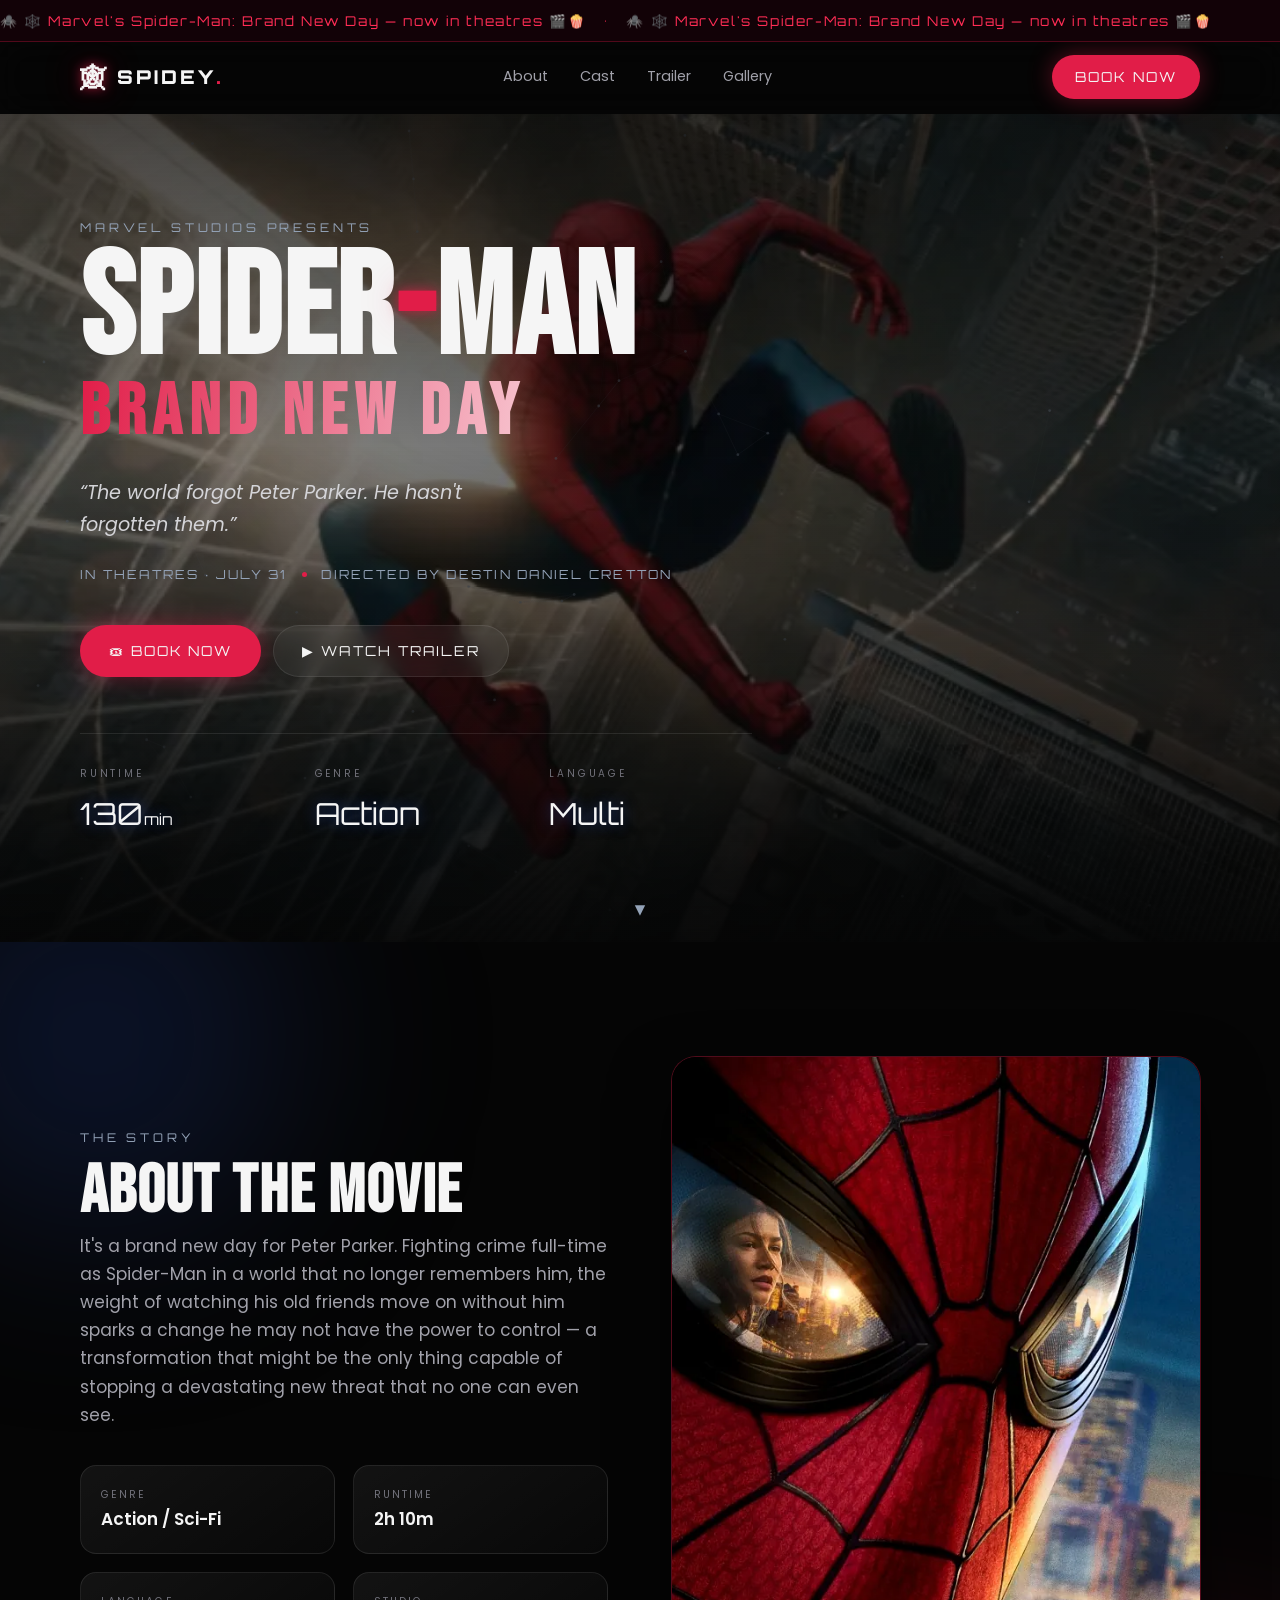
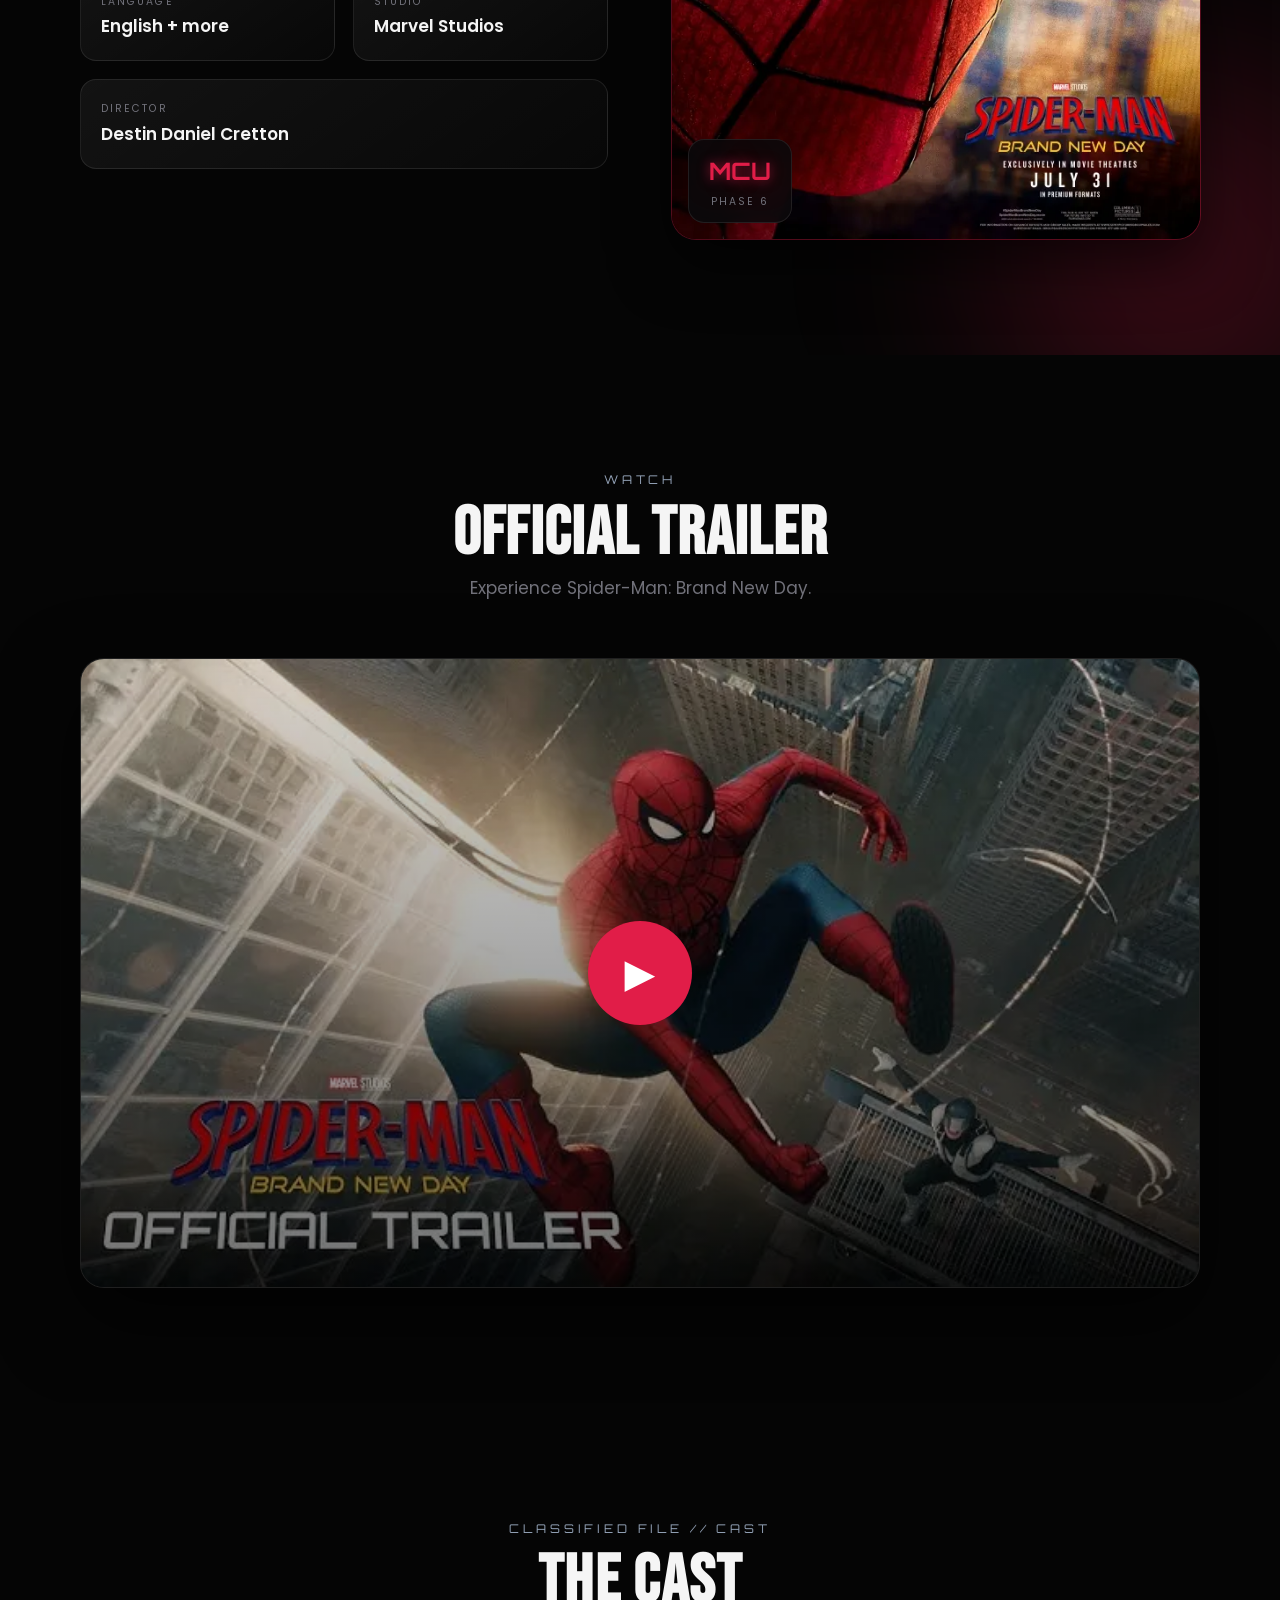
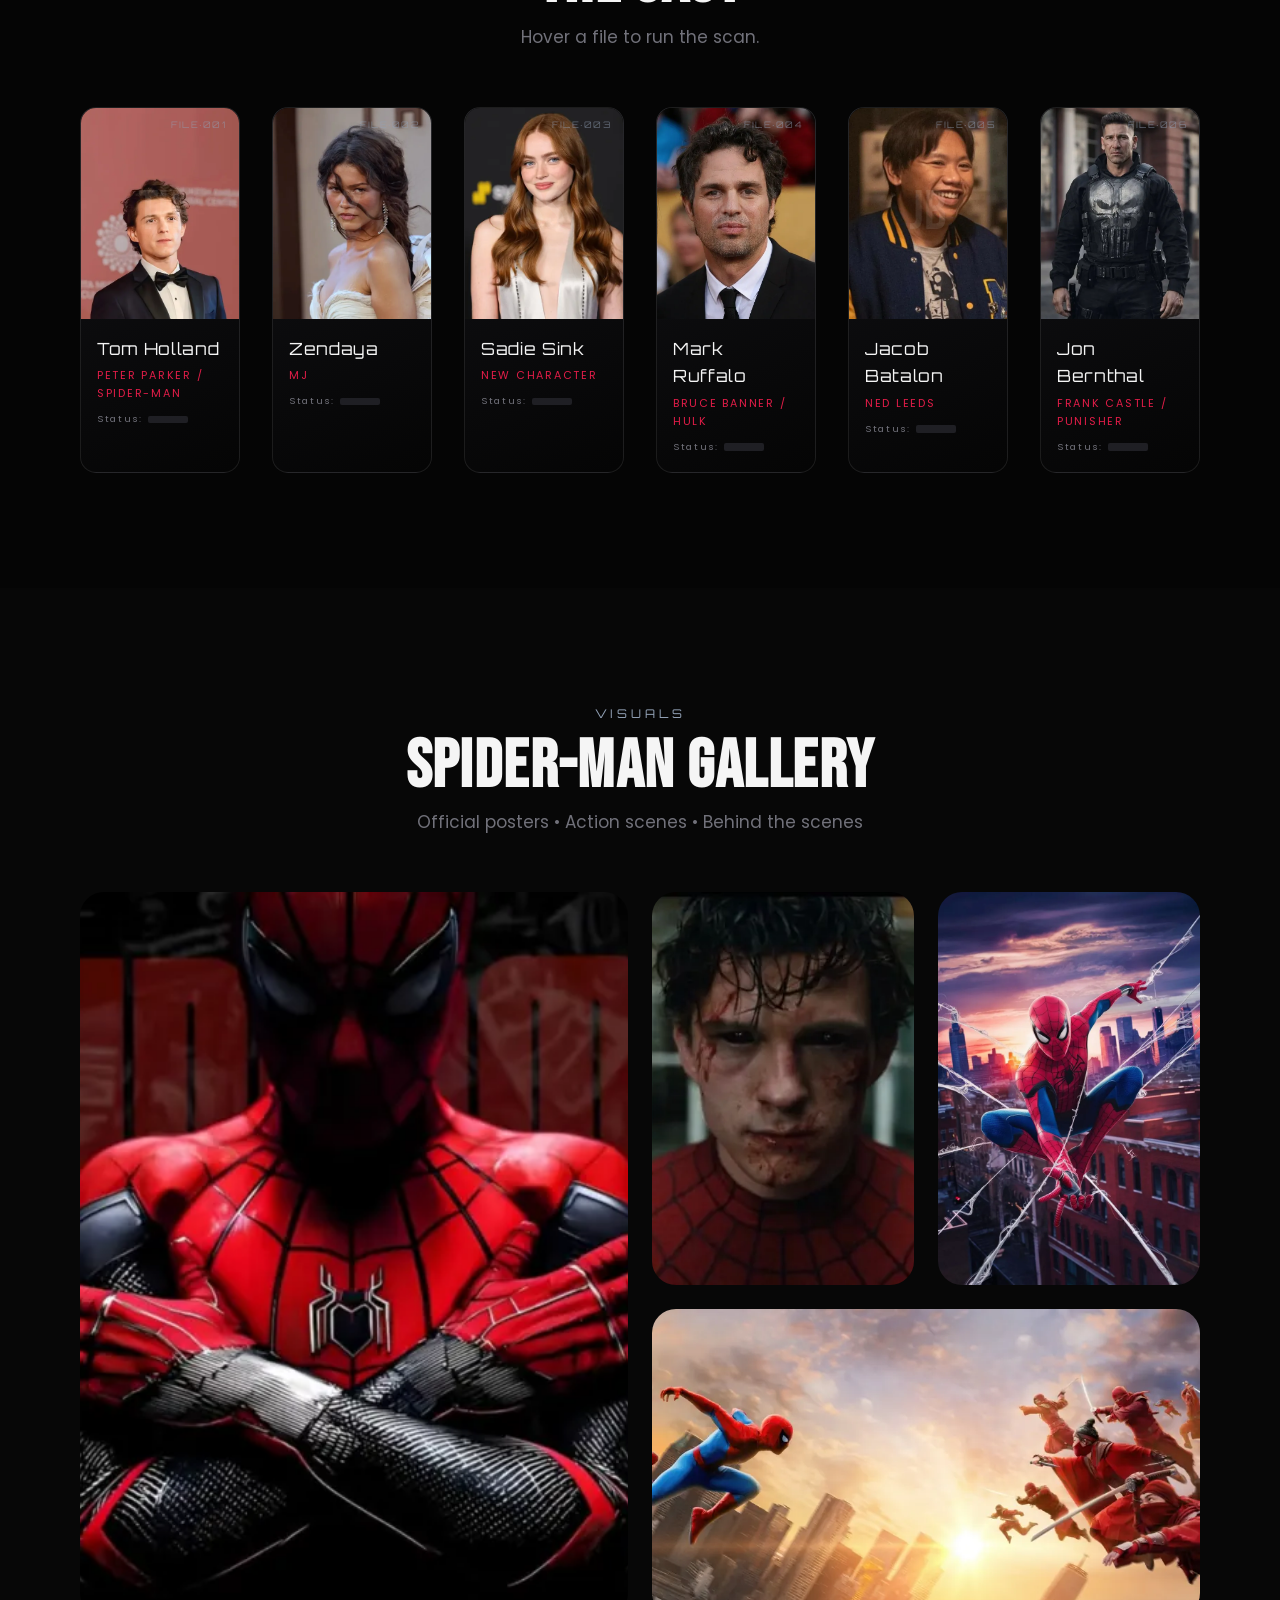
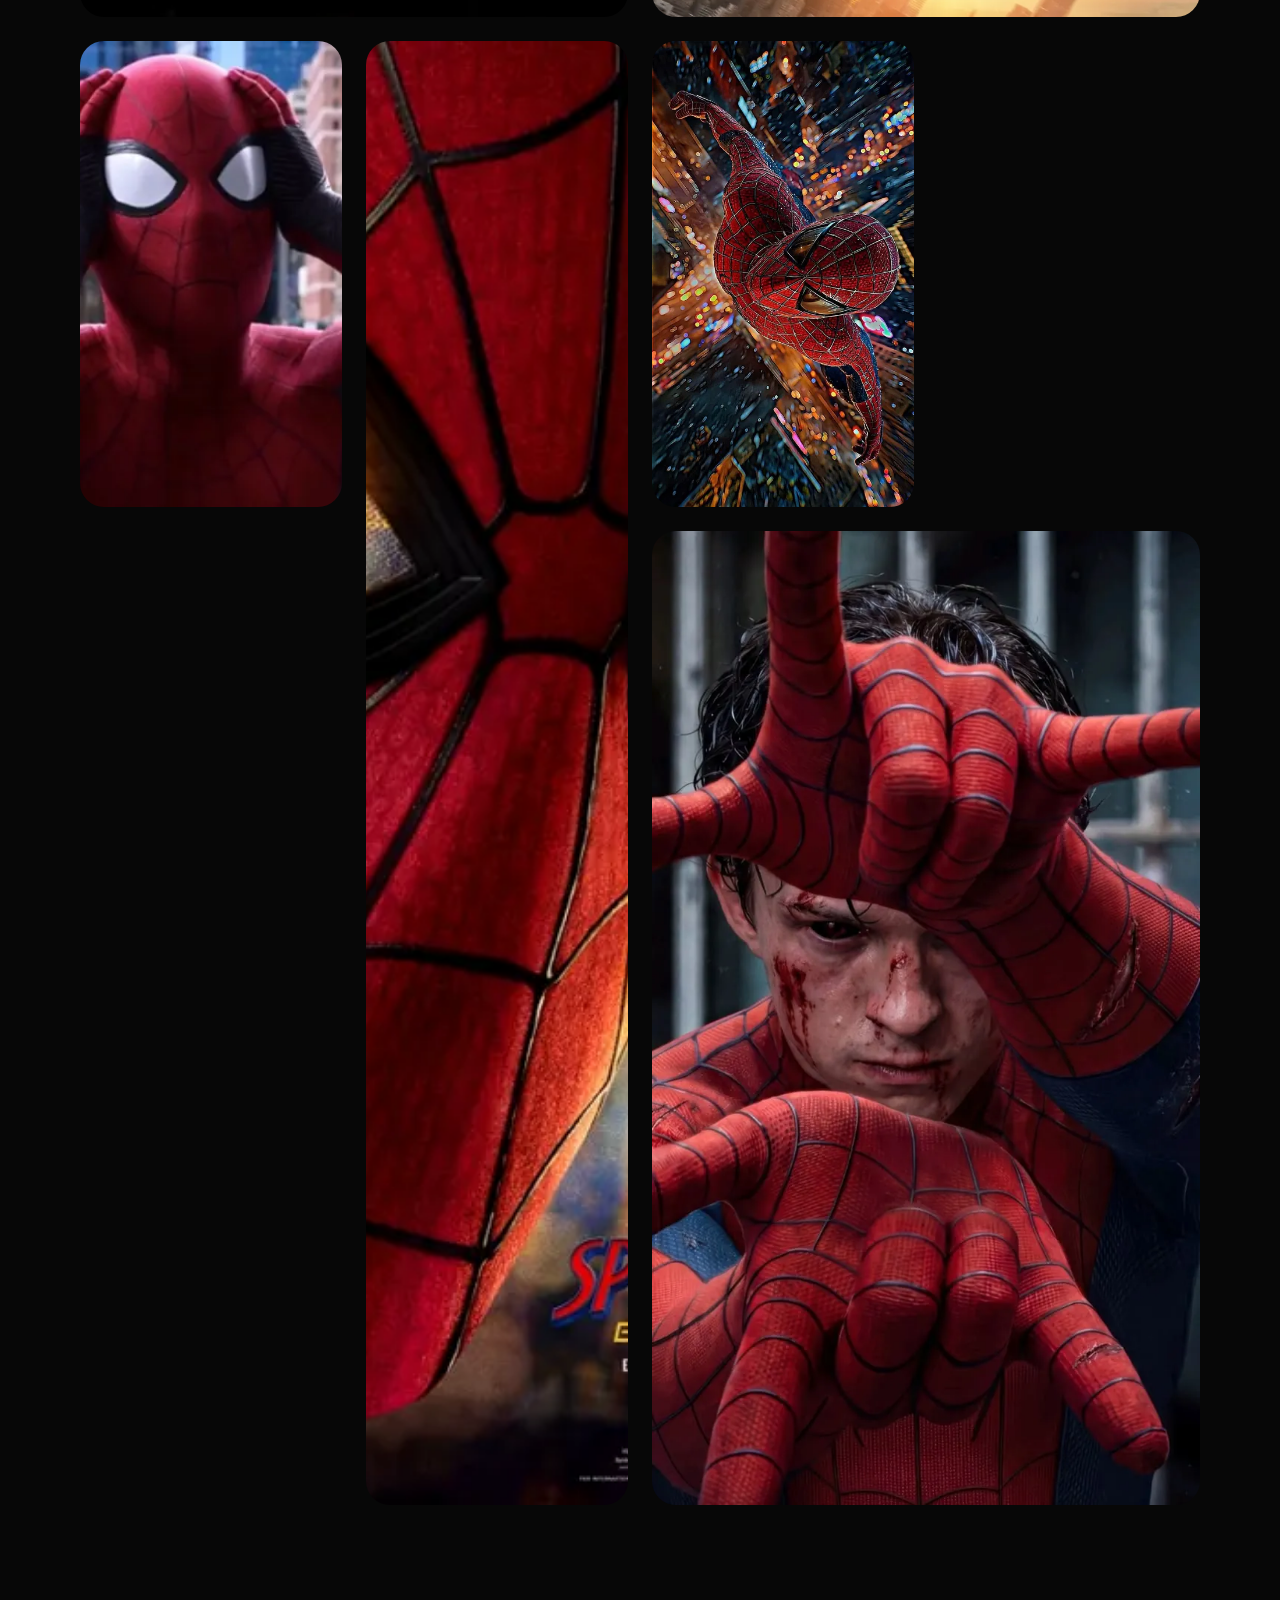
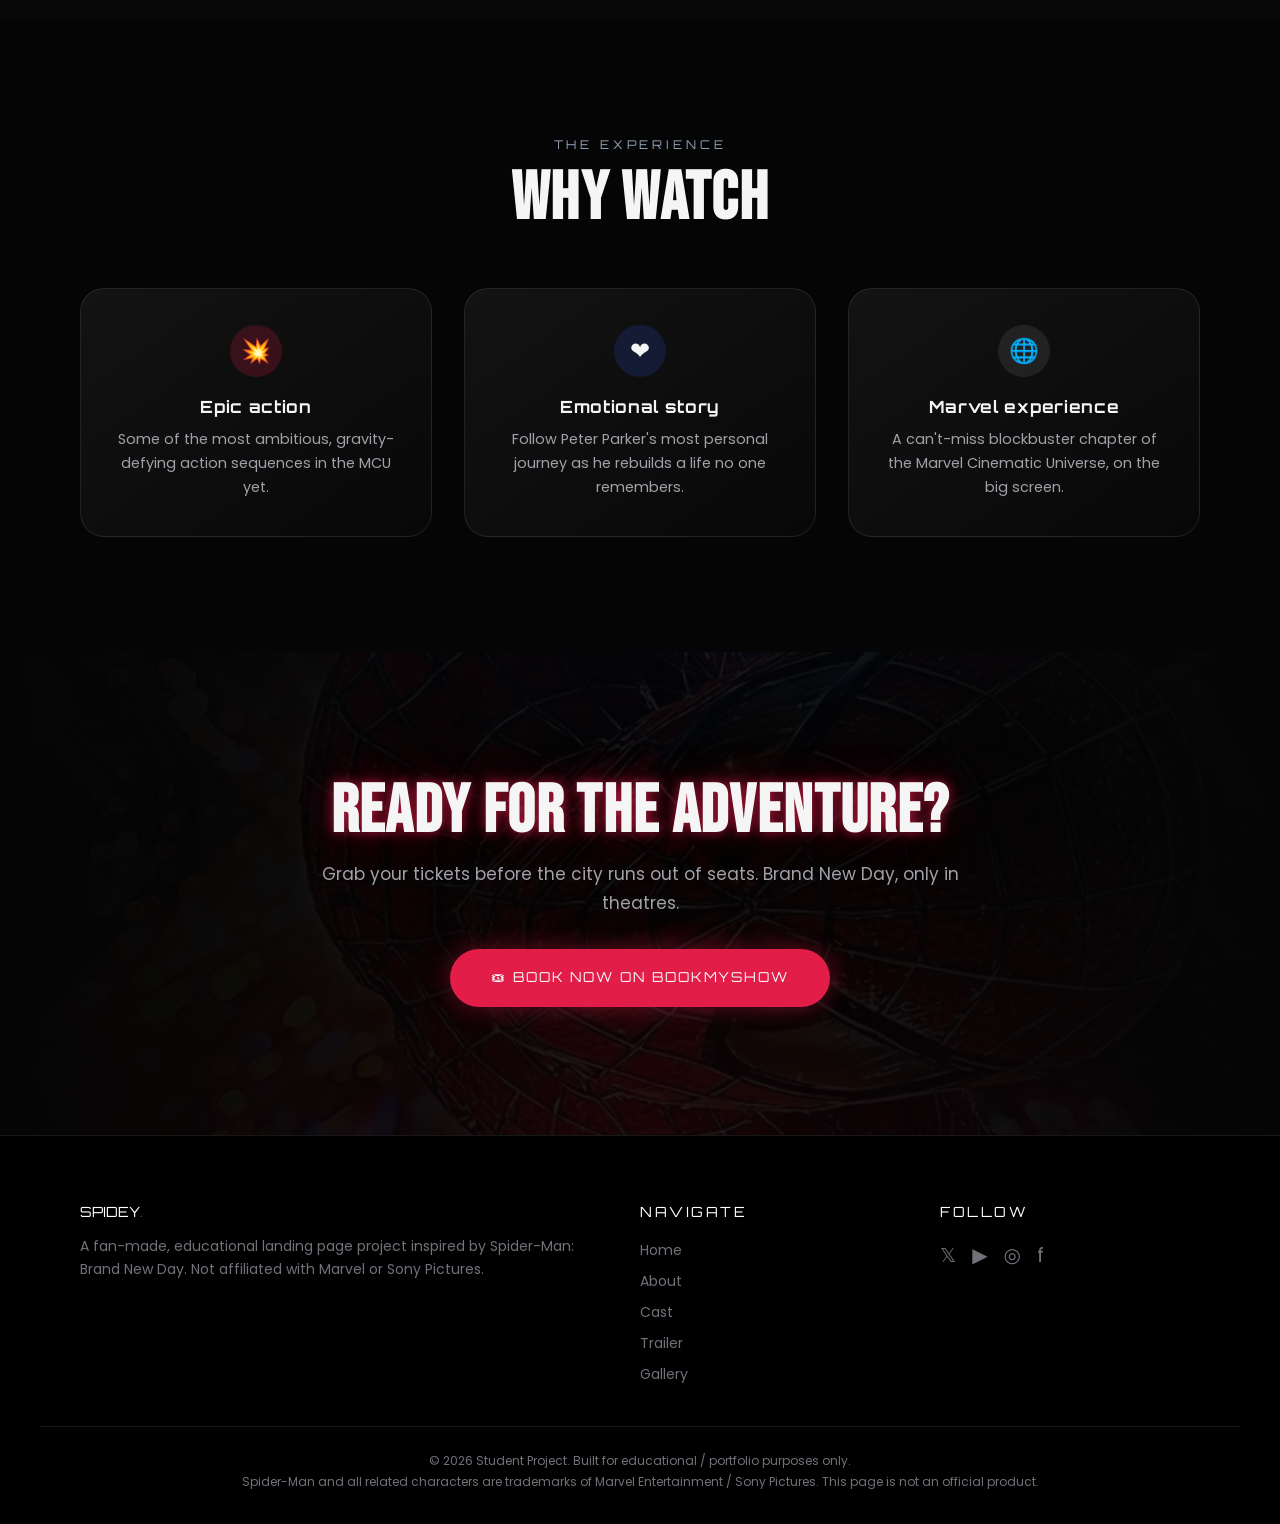
==== commit 6a4de208: "Merge remote-tracking branch 'origin/main' into devin/1786108551-spiderman-landing-responsive # Conf" ====
--- a/index.html
+++ b/index.html
@@ -3,416 +3,281 @@
 <head>
 <meta charset="UTF-8">
 <meta name="viewport" content="width=device-width, initial-scale=1.0">
+<meta name="theme-color" content="#050505">
+<meta name="description" content="Spider-Man: Brand New Day — official-style fan landing page. Trailer, cast, gallery and showtimes.">
 <title>Spider-Man: Brand New Day</title>
+
 <link rel="preconnect" href="https://fonts.googleapis.com">
-<link href="https://fonts.googleapis.com/css2?family=Bebas+Neue&family=Orbitron:wght@500;700;900&family=Poppins:wght@300;400;500;600;700&display=swap" rel="stylesheet">
-<script src="https://cdnjs.cloudflare.com/ajax/libs/tailwindcss/3.4.1/tailwind.min.js"></script>
-<script>
-  tailwind.config = {
-    theme: {
-      extend: {
-        colors: {
-          void: '#050505',
-          spidered: '#E11D48',
-          deepblue: '#1E3A8A',
-          websilver: '#94A3B8',
-        },
-        fontFamily: {
-          display: ['Bebas Neue','sans-serif'],
-          tech: ['Orbitron','sans-serif'],
-          body: ['Poppins','sans-serif'],
-        }
-      }
-    }
-  }
-</script>
+<link rel="preconnect" href="https://fonts.gstatic.com" crossorigin>
+<link rel="preload" as="image" href="img/hero-poster-1600.webp" type="image/webp" fetchpriority="high">
 <link rel="stylesheet" href="style.css">
-
-<!-- Fallback critical CSS: keeps sections from collapsing to 0 height
-     if Tailwind's CDN script or style.css fails to load (e.g. no
-     internet connection when opening the file directly). Tailwind
-     utility classes will override these once they load. -->
-<style>
-  html, body { margin: 0; background: #050505; color: #fff; font-family: 'Poppins', sans-serif; }
-  #home { min-height: 100vh; position: relative; }
-  #home img#parallaxBg,
-  #home > .absolute:first-child { position: absolute; inset: 0; width: 100%; height: 100%; object-fit: cover; }
-  #webCanvas { position: absolute; inset: 0; width: 100%; height: 100%; display: block; }
-  section { position: relative; }
-  .gallery-item img { display: block; width: 100%; height: auto; }
-</style>
+<link rel="stylesheet" media="print" onload="this.media='all'"
+      href="https://fonts.googleapis.com/css2?family=Bebas+Neue&family=Orbitron:wght@500;700;900&family=Poppins:wght@300;400;600&display=swap">
+<noscript>
+  <link rel="stylesheet" href="https://fonts.googleapis.com/css2?family=Bebas+Neue&family=Orbitron:wght@500;700;900&family=Poppins:wght@300;400;600&display=swap">
+</noscript>
 </head>
-<body class="antialiased">
-
-<marquee direction="left" style="color: red; font-weight: bold; font-size: 20px;">
-    🕷️ 🕸️ Marvel's Spiderman: Brand new day !! Now in Theaters !! 🎬🍿
-</marquee>
-
-<!-- Floating particles layer -->
-<div id="particles" class="fixed inset-0 pointer-events-none z-0"></div>
+<body>
+
+<a class="skip-link" href="#home">Skip to content</a>
+
+<div class="ticker" role="status" aria-label="Announcement">
+  <p class="ticker__track">🕷️ 🕸️ Marvel's Spider-Man: Brand New Day — now in theatres 🎬🍿 &nbsp;&nbsp;•&nbsp;&nbsp; 🕷️ 🕸️ Marvel's Spider-Man: Brand New Day — now in theatres 🎬🍿</p>
+</div>
+
+<div id="particles" class="particles" aria-hidden="true"></div>
 
 <!-- ===================== NAVBAR ===================== -->
-<nav id="navbar" class="fixed top-0 left-0 w-full z-50 transition-all duration-500">
-  <div class="glass border-b border-white/5">
-    <div class="max-w-7xl mx-auto px-6 py-4 flex items-center justify-between">
-      <a href="javascript:void(0)" data-scroll="home" class="font-tech font-900 text-xl tracking-widest text-white flex items-center gap-2">
-        <span class="text-spidered glow-red text-2xl">🕸</span>
-        <span>SPIDEY<span class="text-spidered">.</span></span>
-      </a>
-   
-      <a href="https://in.bookmyshow.com/" target="_blank" rel="noopener"
-         class="ripple hidden md:inline-block bg-spidered hover:bg-red-600 text-white font-tech text-sm tracking-widest px-6 py-2.5 rounded-full btn-glow-red transition-all">
-        BOOK NOW
-      </a>
-      <button id="menuBtn" class="md:hidden text-white text-2xl">☰</button>
-    </div>
-    <!-- mobile menu -->
-    <div id="mobileMenu" class="md:hidden hidden flex-col px-6 pb-6 gap-4 font-body text-gray-300">
-      <a href="javascript:void(0)" data-scroll="home" class="mobile-link">Home</a>
-      <a href="javascript:void(0)" data-scroll="about" class="mobile-link">About</a>
-      <a href="javascript:void(0)" data-scroll="cast" class="mobile-link">Cast</a>
-      <a href="javascript:void(0)" data-scroll="trailer" class="mobile-link">Trailer</a>
-      <a href="javascript:void(0)" data-scroll="gallery" class="mobile-link">Gallery</a>
-      <a href="https://in.bookmyshow.com/" target="_blank" rel="noopener" class="bg-spidered text-white text-center font-tech tracking-widest py-2.5 rounded-full">BOOK NOW</a>
-    </div>
-  </div>
-</nav>
-
+<header id="navbar" class="nav">
+  <div class="nav__inner container">
+    <a class="nav__brand" href="#home" data-scroll="home">
+      <span class="nav__mark glow-red" aria-hidden="true">🕸</span>
+      <span>SPIDEY<span class="accent">.</span></span>
+    </a>
+
+    <nav class="nav__links" aria-label="Primary">
+      <a class="nav-link" href="#about" data-scroll="about">About</a>
+      <a class="nav-link" href="#cast" data-scroll="cast">Cast</a>
+      <a class="nav-link" href="#trailer" data-scroll="trailer">Trailer</a>
+      <a class="nav-link" href="#gallery" data-scroll="gallery">Gallery</a>
+    </nav>
+
+    <a class="btn btn--primary nav__cta ripple" href="https://in.bookmyshow.com/" target="_blank" rel="noopener">Book now</a>
+
+    <button id="menuBtn" class="nav__toggle" aria-expanded="false" aria-controls="mobileMenu" aria-label="Open menu">
+      <span></span><span></span><span></span>
+    </button>
+  </div>
+
+  <div id="mobileMenu" class="nav__mobile" hidden>
+    <a href="#home" data-scroll="home">Home</a>
+    <a href="#about" data-scroll="about">About</a>
+    <a href="#cast" data-scroll="cast">Cast</a>
+    <a href="#trailer" data-scroll="trailer">Trailer</a>
+    <a href="#gallery" data-scroll="gallery">Gallery</a>
+    <a class="btn btn--primary" href="https://in.bookmyshow.com/" target="_blank" rel="noopener">Book now</a>
+  </div>
+</header>
+
+<main>
 <!-- ===================== HERO ===================== -->
-<section id="home" class="hero" style=" height: 400; width: 300;">
-  <img id="parallaxBg" src="spidy poster.jpg" alt="Spider-Man: Brand New Day poster">
-  <canvas id="webCanvas"></canvas>
-  <div class="hero-content">
-    <p>MARVEL STUDIOS PRESENTS</p>
-    <h1>SPIDER-MAN<br>BRAND NEW DAY</h1>
-    <!-- tagline, buttons, runtime/genre meta -->
-  </div>
-</section>
-  <!-- live generative web — signature element: nodes thread themselves into a web that follows the cursor -->
-  <canvas id="webCanvas" class="absolute inset-0 w-full h-full"></canvas>
-
-  <div class="relative z-10 max-w-5xl mx-auto px-6 text-center mt-16">
-    <p class="reveal font-tech text-websilver tracking-[0.4em] text-xs md:text-sm mb-6">MARVEL STUDIOS PRESENTS</p>
-
-    <h1 class="reveal font-display text-6xl sm:text-8xl md:text-[9rem] leading-[0.85] text-white">
-      SPIDER<span class="text-spidered glow-red">-</span>MAN
+<section id="home" class="hero">
+  <img id="parallaxBg" class="hero__bg" src="img/hero-poster-1600.webp" width="800" height="450"
+       alt="Spider-Man: Brand New Day poster artwork" fetchpriority="high" decoding="async">
+  <canvas id="webCanvas" class="hero__web" aria-hidden="true"></canvas>
+
+  <div class="hero__content container">
+    <p class="eyebrow reveal">Marvel Studios presents</p>
+
+    <h1 class="hero__title reveal">
+      <span class="hero__title-line">SPIDER<span class="accent glow-red">-</span>MAN</span>
+      <span class="hero__title-sub">Brand New Day</span>
     </h1>
-    <h2 class="reveal font-display text-4xl sm:text-6xl md:text-7xl tracking-widest text-transparent bg-clip-text bg-gradient-to-r from-spidered via-white to-deepblue glow-red mt-1">
-      BRAND NEW DAY
-    </h2>
-
-    <p class="reveal font-body italic text-gray-300 text-base md:text-lg mt-6 max-w-xl mx-auto">
-      "The world forgot Peter Parker. He hasn't forgotten them."
-    </p>
-
-    <div class="reveal flex flex-wrap items-center justify-center gap-4 mt-6 font-tech text-xs md:text-sm text-websilver tracking-widest">
-      <span>IN THEATRES · JULY 31</span>
-      <span class="w-1 h-1 rounded-full bg-spidered"></span>
-      <span>DIRECTED BY DESTIN DANIEL CRETTON</span>
-    </div>
-
-    <div class="reveal flex flex-col sm:flex-row items-center justify-center gap-4 mt-10">
-      <a href="https://in.bookmyshow.com/" target="_blank" rel="noopener"
-         class="ripple w-full sm:w-auto bg-spidered hover:bg-red-600 text-white font-tech tracking-widest px-9 py-4 rounded-full btn-glow-red transition-all text-sm">
-        🎟 BOOK NOW
-      </a>
-      <a href="https://youtu.be/8TZMtslA3UY?si=mb5nY_ERRjy_9C_P"
-         class="ripple w-full sm:w-auto glass-card hover:border-white/30 text-white font-tech tracking-widest px-9 py-4 rounded-full transition-all text-sm flex items-center justify-center gap-2">
-        ▶ WATCH TRAILER
-      </a>
-    </div>
-
-    <!-- stats -->
-    <div class="reveal grid grid-cols-3 gap-4 md:gap-10 mt-16 max-w-2xl mx-auto border-t border-white/10 pt-8">
-      <div>
-        <p class="font-tech text-2xl md:text-3xl text-white glow-blue">130<span class="text-sm">min</span></p>
-        <p class="text-[10px] md:text-xs tracking-[0.3em] text-gray-400 mt-1 uppercase">Runtime</p>
-      </div>
-      <div>
-        <p class="font-tech text-2xl md:text-3xl text-white glow-blue">Action</p>
-        <p class="text-[10px] md:text-xs tracking-[0.3em] text-gray-400 mt-1 uppercase">Genre</p>
-      </div>
-      <div>
-        <p class="font-tech text-2xl md:text-3xl text-white glow-blue">Multi</p>
-        <p class="text-[10px] md:text-xs tracking-[0.3em] text-gray-400 mt-1 uppercase">Language</p>
-      </div>
-    </div>
-  </div>
-
-  <div class="absolute bottom-8 left-1/2 -translate-x-1/2 z-10 animate-bounce text-websilver text-xs tracking-widest">
-    ▼ SCROLL
-  </div>
+
+    <p class="hero__tagline reveal">“The world forgot Peter Parker. He hasn't forgotten them.”</p>
+
+    <ul class="hero__meta reveal">
+      <li>In theatres · July 31</li>
+      <li aria-hidden="true" class="dot"></li>
+      <li>Directed by Destin Daniel Cretton</li>
+    </ul>
+
+    <div class="hero__actions reveal">
+      <a class="btn btn--primary ripple" href="https://in.bookmyshow.com/" target="_blank" rel="noopener">🎟 Book now</a>
+      <a class="btn btn--ghost ripple" href="#trailer" data-scroll="trailer">▶ Watch trailer</a>
+    </div>
+
+    <dl class="hero__stats reveal">
+      <div><dt>Runtime</dt><dd>130<span>min</span></dd></div>
+      <div><dt>Genre</dt><dd>Action</dd></div>
+      <div><dt>Language</dt><dd>Multi</dd></div>
+    </dl>
+  </div>
+
+  <a class="hero__scroll" href="#about" data-scroll="about" aria-label="Scroll to about section">▼</a>
 </section>
 
 <!-- ===================== ABOUT ===================== -->
-<section id="about" class="relative py-28 px-6 bg-void overflow-hidden">
-  <div class="absolute -top-32 -left-32 w-96 h-96 bg-deepblue/20 rounded-full blur-[120px]"></div>
-  <div class="absolute -bottom-32 -right-32 w-96 h-96 bg-spidered/20 rounded-full blur-[120px]"></div>
-
-  <div class="relative max-w-6xl mx-auto grid md:grid-cols-2 gap-14 items-center">
+<section id="about" class="section section--about">
+  <span class="blob blob--blue" aria-hidden="true"></span>
+  <span class="blob blob--red" aria-hidden="true"></span>
+
+  <div class="container about__grid">
     <div class="reveal">
-      <p class="font-tech text-spidered tracking-[0.3em] text-xs mb-3">THE STORY</p>
-      <h2 class="section-title text-5xl md:text-6xl text-white mb-6">About The Movie</h2>
-      <p class="text-gray-400 leading-relaxed mb-8">
+      <p class="eyebrow accent">The story</p>
+      <h2 class="section-title">About the movie</h2>
+      <p class="lede">
         It's a brand new day for Peter Parker. Fighting crime full-time as Spider-Man in a world
         that no longer remembers him, the weight of watching his old friends move on without him
         sparks a change he may not have the power to control — a transformation that might be the
         only thing capable of stopping a devastating new threat that no one can even see.
       </p>
-      <div class="grid grid-cols-2 gap-5 font-body text-sm">
-        <div class="glass-card rounded-xl p-4">
-          <p class="text-gray-500 text-xs uppercase tracking-widest mb-1">Genre</p>
-          <p class="text-white font-medium">Action / Sci-Fi</p>
-        </div>
-        <div class="glass-card rounded-xl p-4">
-          <p class="text-gray-500 text-xs uppercase tracking-widest mb-1">Runtime</p>
-          <p class="text-white font-medium">2h 10m</p>
-        </div>
-        <div class="glass-card rounded-xl p-4">
-          <p class="text-gray-500 text-xs uppercase tracking-widest mb-1">Language</p>
-          <p class="text-white font-medium">English + more</p>
-        </div>
-        <div class="glass-card rounded-xl p-4">
-          <p class="text-gray-500 text-xs uppercase tracking-widest mb-1">Studio</p>
-          <p class="text-white font-medium">Marvel Studios</p>
-        </div>
-        <div class="glass-card rounded-xl p-4 col-span-2">
-          <p class="text-gray-500 text-xs uppercase tracking-widest mb-1">Director</p>
-          <p class="text-white font-medium">Destin Daniel Cretton</p>
-        </div>
+
+      <dl class="facts">
+        <div class="card"><dt>Genre</dt><dd>Action / Sci-Fi</dd></div>
+        <div class="card"><dt>Runtime</dt><dd>2h 10m</dd></div>
+        <div class="card"><dt>Language</dt><dd>English + more</dd></div>
+        <div class="card"><dt>Studio</dt><dd>Marvel Studios</dd></div>
+        <div class="card facts__wide"><dt>Director</dt><dd>Destin Daniel Cretton</dd></div>
+      </dl>
+    </div>
+
+    <figure class="about__poster reveal-scale">
+      <img src="img/poster-1600.webp" width="600" height="889" loading="lazy" decoding="async"
+           alt="Spider-Man: Brand New Day theatrical poster">
+      <figcaption class="about__badge">
+        <strong class="glow-red">MCU</strong>
+        <span>Phase 6</span>
+      </figcaption>
+    </figure>
+  </div>
+</section>
+
+<!-- ===================== TRAILER ===================== -->
+<section id="trailer" class="section">
+  <div class="container section__head reveal">
+    <p class="eyebrow accent">Watch</p>
+    <h2 class="section-title">Official trailer</h2>
+    <p class="section__sub">Experience Spider-Man: Brand New Day.</p>
+  </div>
+
+  <div class="container">
+    <button id="videoContainer" class="trailer reveal-scale" type="button"
+            data-video="8TZMtslA3UY" aria-label="Play the Spider-Man: Brand New Day trailer">
+      <img src="img/trailer-cover-1600.webp" width="686" height="386" loading="lazy" decoding="async"
+           alt="Trailer thumbnail">
+      <span class="trailer__play" aria-hidden="true">▶</span>
+    </button>
+  </div>
+</section>
+
+<!-- ===================== CAST ===================== -->
+<section id="cast" class="section">
+  <div class="container section__head reveal">
+    <p class="eyebrow accent">Classified file // cast</p>
+    <h2 class="section-title">The cast</h2>
+    <p class="section__sub">Hover a file to run the scan.</p>
+  </div>
+
+  <div id="castGrid" class="container cast__grid"></div>
+</section>
+
+<!-- ===================== GALLERY ===================== -->
+<section id="gallery" class="section section--gallery">
+  <div class="container section__head reveal">
+    <p class="eyebrow accent">Visuals</p>
+    <h2 class="section-title">Spider-Man gallery</h2>
+    <p class="section__sub">Official posters • Action scenes • Behind the scenes</p>
+  </div>
+
+  <div class="container gallery">
+    <figure class="gallery__card gallery__card--large reveal-scale">
+      <img src="img/black-suit-800.webp" width="800" height="513" loading="lazy" decoding="async" alt="Main poster">
+      <figcaption>Main poster</figcaption>
+    </figure>
+    <figure class="gallery__card reveal-scale">
+      <img src="img/swing-800.webp" width="800" height="446" loading="lazy" decoding="async" alt="Spider-Man swinging through the city">
+      <figcaption>Spider-Man swing</figcaption>
+    </figure>
+    <figure class="gallery__card reveal-scale">
+      <img src="img/hero-4k-1600.webp" width="736" height="1104" loading="lazy" decoding="async" alt="Black suit Spider-Man">
+      <figcaption>Black suit</figcaption>
+    </figure>
+    <figure class="gallery__card gallery__card--wide reveal-scale">
+      <img src="img/fight-800.webp" width="800" height="450" loading="lazy" decoding="async" alt="Final battle scene">
+      <figcaption>Final battle</figcaption>
+    </figure>
+    <figure class="gallery__card reveal-scale">
+      <img src="img/behind-scenes-800.webp" width="800" height="450" loading="lazy" decoding="async" alt="Behind the scenes on set">
+      <figcaption>Behind the scenes</figcaption>
+    </figure>
+    <figure class="gallery__card gallery__card--tall reveal-scale">
+      <img src="img/poster-800.webp" width="540" height="800" loading="lazy" decoding="async" alt="Movie poster">
+      <figcaption>Movie poster</figcaption>
+    </figure>
+    <figure class="gallery__card reveal-scale">
+      <img src="img/skyline-800.webp" width="450" height="800" loading="lazy" decoding="async" alt="City skyline at night">
+      <figcaption>City skyline</figcaption>
+    </figure>
+    <figure class="gallery__card gallery__card--wide reveal-scale">
+      <img src="img/spiderman-4k-1600.webp" width="736" height="1308" loading="lazy" decoding="async" alt="Spider-Verse energy">
+      <figcaption>Spider-Verse energy</figcaption>
+    </figure>
+  </div>
+</section>
+
+<!-- ===================== WHY WATCH ===================== -->
+<section class="section">
+  <div class="container section__head reveal">
+    <p class="eyebrow accent">The experience</p>
+    <h2 class="section-title">Why watch</h2>
+  </div>
+
+  <div class="container features">
+    <article class="card feature reveal hover-lift">
+      <span class="feature__icon feature__icon--red" aria-hidden="true">💥</span>
+      <h3>Epic action</h3>
+      <p>Some of the most ambitious, gravity-defying action sequences in the MCU yet.</p>
+    </article>
+    <article class="card feature reveal hover-lift">
+      <span class="feature__icon feature__icon--blue" aria-hidden="true">❤️</span>
+      <h3>Emotional story</h3>
+      <p>Follow Peter Parker's most personal journey as he rebuilds a life no one remembers.</p>
+    </article>
+    <article class="card feature reveal hover-lift">
+      <span class="feature__icon" aria-hidden="true">🌐</span>
+      <h3>Marvel experience</h3>
+      <p>A can't-miss blockbuster chapter of the Marvel Cinematic Universe, on the big screen.</p>
+    </article>
+  </div>
+</section>
+
+<!-- ===================== CTA ===================== -->
+<section class="cta">
+  <img class="cta__bg" src="img/skyline-1600.webp" width="736" height="1308" loading="lazy" decoding="async" alt="">
+  <div class="container cta__content reveal">
+    <h2 class="section-title glow-red">Ready for the adventure?</h2>
+    <p>Grab your tickets before the city runs out of seats. Brand New Day, only in theatres.</p>
+    <a class="btn btn--primary btn--lg ripple" href="https://in.bookmyshow.com/" target="_blank" rel="noopener">
+      🎟 Book now on BookMyShow
+    </a>
+  </div>
+</section>
+</main>
+
+<!-- ===================== FOOTER ===================== -->
+<footer class="footer">
+  <div class="container footer__grid">
+    <div>
+      <p class="footer__brand">SPIDEY<span class="accent">.</span></p>
+      <p>A fan-made, educational landing page project inspired by Spider-Man: Brand New Day. Not affiliated with Marvel or Sony Pictures.</p>
+    </div>
+    <nav aria-label="Footer">
+      <p class="footer__heading">Navigate</p>
+      <ul>
+        <li><a href="#home" data-scroll="home">Home</a></li>
+        <li><a href="#about" data-scroll="about">About</a></li>
+        <li><a href="#cast" data-scroll="cast">Cast</a></li>
+        <li><a href="#trailer" data-scroll="trailer">Trailer</a></li>
+        <li><a href="#gallery" data-scroll="gallery">Gallery</a></li>
+      </ul>
+    </nav>
+    <div>
+      <p class="footer__heading">Follow</p>
+      <div class="footer__social">
+        <a href="https://x.com/" target="_blank" rel="noopener" aria-label="X">𝕏</a>
+        <a href="https://youtube.com/" target="_blank" rel="noopener" aria-label="YouTube">▶</a>
+        <a href="https://instagram.com/" target="_blank" rel="noopener" aria-label="Instagram">◎</a>
+        <a href="https://facebook.com/" target="_blank" rel="noopener" aria-label="Facebook">f</a>
       </div>
     </div>
-
-    <div class="reveal-scale relative">
-      <div class="rounded-2xl overflow-hidden border-glow hover-lift">
-        <img src="poster.jpg" alt="spidy" class="w-full h-auto">
-        <div class="absolute inset-0 bg-gradient-to-t from-black/70 via-transparent to-transparent"></div>
-      </div>
-      <div class="absolute -bottom-6 -left-6 glass-card rounded-xl px-6 py-4 hidden sm:block">
-        <p class="font-tech text-3xl text-spidered glow-red">MCU</p>
-        <p class="text-xs text-gray-400 tracking-widest">PHASE 6</p>
-      </div>
-    </div>
-  </div>
-</section>
-
-<!-- ===================== TRAILER ===================== -->
-<!-- ===================== TRAILER SECTION ===================== -->
-<section id="trailer" class="py-24 bg-black">
-
-    <div class="text-center mb-12">
-        <h2 class="text-6xl font-display text-white">Official Trailer</h2>
-        <p class="text-gray-400 mt-4">
-            Experience Spider-Man: Brand New Day
-        </p>
-    </div>
-
-    <div id="videoContainer"
-         class="relative w-full max-w-7xl mx-auto rounded-3xl overflow-hidden shadow-2xl cursor-pointer">
-
-        <!-- Trailer Thumbnail -->
-        <img
-            src="trailer-cover.jpg"
-            class="w-full h-auto object-cover"
-            alt="Trailer Cover">
-
-        <!-- Dark Overlay -->
-        <div class="absolute inset-0 bg-black/30"></div>
-
-        <!-- Play Button -->
-        <div class="absolute inset-0 flex items-center justify-center">
-            <div
-                class="w-28 h-28 rounded-full bg-red-600 text-white text-5xl flex items-center justify-center hover:scale-110 duration-300">
-                ▶
-            </div>
-        </div>
-
-    </div>
-
-</section>
-
-<!-- Smooth interactive player runtime script -->
-<script>
-const trailer = document.getElementById("videoContainer");
-
-trailer.onclick = () => {
-
-    trailer.innerHTML = `
-        <iframe
-            width="100%"
-            height="700"
-            src="https://www.youtube.com/embed/8TZMtslA3UY?autoplay=1"
-            frameborder="0"
-            allow="autoplay; encrypted-media"
-            allowfullscreen>
-        </iframe>
-    `;
-
-}
-</script>
-
-<!-- ===================== CAST ===================== -->
-<section id="cast" class="relative py-28 px-6 bg-void">
-  <div class="max-w-6xl mx-auto text-center mb-4 reveal">
-    <p class="font-tech text-spidered tracking-[0.3em] text-xs mb-3">CLASSIFIED FILE // CAST</p>
-    <h2 class="section-title text-5xl md:text-6xl text-white">The Cast</h2>
-    <p class="text-gray-500 text-sm mt-3 max-w-lg mx-auto">Hover a file to run the scan.</p>
-  </div>
-
-  <div class="max-w-6xl mx-auto grid grid-cols-2 md:grid-cols-4 gap-6 mt-10">
-    <!-- cast cards generated by script.js -->
-    <div id="castGrid" class="contents"></div>
-  </div>
-</section>
-
-<!-- ===================== GALLERY ===================== -->
-<!-- ===================== GALLERY ===================== -->
-<section id="gallery" class="gallery-section">
-
-    <div class="gallery-heading">
-        <p>VISUALS</p>
-        <h2>Spider-Man Gallery</h2>
-        <span>Official Posters • Action Scenes • Behind the Scenes</span>
-    </div>
-
-    <div class="gallery-grid">
-
-        <div class="gallery-card large">
-            <img src="black.png" alt="">
-            <div class="overlay">
-                <h3>Main Poster</h3>
-            </div>
-        </div>
-
-        <div class="gallery-card">
-            <img src="spiderman1.jpg" alt="">
-            <div class="overlay">
-                <h3>Spider-Man Swing</h3>
-            </div>
-        </div>
-
-        <div class="gallery-card">
-            <img src="hero 4k.jpeg" alt="">
-            <div class="overlay">
-                <h3>Black Suit</h3>
-            </div>
-        </div>
-
-        <div class="gallery-card wide">
-            <img src="fight.jpg" alt="">
-            <div class="overlay">
-                <h3>Final Battle</h3>
-            </div>
-        </div>
-
-        <div class="gallery-card">
-            <img src="udi bbaba.png" alt="">
-            <div class="overlay">
-                <h3>Behind The Scenes</h3>
-            </div>
-        </div>
-
-        <div class="gallery-card tall">
-            <img src="poster.jpg" alt="">
-            <div class="overlay">
-                <h3>Movie Poster</h3>
-            </div>
-        </div>
-
-        <div class="gallery-card">
-            <img src="spiderman2.jpg" alt="">
-            <div class="overlay">
-                <h3>City Skyline</h3>
-            </div>
-        </div>
-
-        <div class="gallery-card wide">
-            <img src="spiderman1.jpg" alt="">
-            <div class="overlay">
-                <h3>Spider-Verse Energy</h3>
-            </div>
-        </div>
-
-    </div>
-
-</section>
-
-<!-- ===================== WHY WATCH ===================== -->
-<section class="relative py-28 px-6 bg-void">
-  <div class="max-w-6xl mx-auto text-center mb-14 reveal">
-    <p class="font-tech text-spidered tracking-[0.3em] text-xs mb-3">THE EXPERIENCE</p>
-    <h2 class="section-title text-5xl md:text-6xl text-white">Why Watch</h2>
-  </div>
-
-  <div class="max-w-6xl mx-auto grid md:grid-cols-3 gap-8">
-    <div class="reveal hover-lift glass-card rounded-2xl p-8 text-center">
-      <div class="w-14 h-14 mx-auto rounded-full bg-spidered/20 flex items-center justify-center text-2xl mb-5">💥</div>
-      <h3 class="font-tech text-white text-lg tracking-wide mb-2">Epic Action</h3>
-      <p class="text-gray-400 text-sm">Some of the most ambitious, gravity-defying action sequences in the MCU yet.</p>
-    </div>
-    <div class="reveal hover-lift glass-card rounded-2xl p-8 text-center" style="transition-delay:.1s">
-      <div class="w-14 h-14 mx-auto rounded-full bg-deepblue/30 flex items-center justify-center text-2xl mb-5">❤️</div>
-      <h3 class="font-tech text-white text-lg tracking-wide mb-2">Emotional Story</h3>
-      <p class="text-gray-400 text-sm">Follow Peter Parker's most personal journey as he rebuilds a life no one remembers.</p>
-    </div>
-    <div class="reveal hover-lift glass-card rounded-2xl p-8 text-center" style="transition-delay:.2s">
-      <div class="w-14 h-14 mx-auto rounded-full bg-white/10 flex items-center justify-center text-2xl mb-5">🌐</div>
-      <h3 class="font-tech text-white text-lg tracking-wide mb-2">Marvel Experience</h3>
-      <p class="text-gray-400 text-sm">A can't-miss blockbuster chapter of the Marvel Cinematic Universe, on the big screen.</p>
-    </div>
-  </div>
-</section>
-
-<!-- ===================== CTA ===================== -->
-<section class="relative py-32 px-6 overflow-hidden">
-  <div class="absolute inset-0">
-    <img src="spiderman2.jpg" class="w-full h-full object-cover opacity-30" alt="City backdrop">
-    <div class="absolute inset-0 bg-gradient-to-r from-void via-black/70 to-void"></div>
-    <div class="absolute inset-0 bg-gradient-to-t from-spidered/10 via-transparent to-deepblue/10"></div>
-  </div>
-  <div class="relative max-w-3xl mx-auto text-center reveal">
-    <h2 class="section-title text-5xl md:text-7xl text-white glow-red mb-6">Ready For The Adventure?</h2>
-    <p class="text-gray-400 mb-10">Grab your tickets before the city runs out of seats. Brand New Day, only in theatres.</p>
-    <a href="https://in.bookmyshow.com/" target="_blank" rel="noopener"
-       class="ripple inline-block bg-spidered hover:bg-red-600 text-white font-tech tracking-widest px-12 py-5 rounded-full btn-glow-red transition-all text-sm">
-      🎟 BOOK NOW ON BOOKMYSHOW
-    </a>
-  </div>
-</section>
-
-<!-- ===================== FOOTER ===================== -->
-<footer class="relative bg-black border-t border-white/10 pt-16 pb-8 px-6">
-  <div class="max-w-6xl mx-auto grid md:grid-cols-3 gap-10 mb-10">
-    <div>
-      <p class="font-tech text-xl text-white mb-3">SPIDEY<span class="text-spidered">.</span></p>
-      <p class="text-gray-500 text-sm leading-relaxed">A fan-made, educational landing page project inspired by Spider-Man: Brand New Day. Not affiliated with Marvel or Sony Pictures.</p>
-    </div>
-    <div>
-      <p class="text-white font-tech tracking-widest text-sm mb-4">NAVIGATE</p>
-      <ul class="space-y-2 text-gray-500 text-sm">
-        <li><a href="javascript:void(0)" data-scroll="home" class="hover:text-spidered">Home</a></li>
-        <li><a href="javascript:void(0)" data-scroll="about" class="hover:text-spidered">About</a></li>
-        <li><a href="javascript:void(0)" data-scroll="cast" class="hover:text-spidered">Cast</a></li>
-        <li><a href="javascript:void(0)" data-scroll="trailer" class="hover:text-spidered">Trailer</a></li>
-        <li><a href="javascript:void(0)" data-scroll="gallery" class="hover:text-spidered">Gallery</a></li>
-      </ul>
-    </div>
-    <div>
-      <p class="text-white font-tech tracking-widest text-sm mb-4">FOLLOW</p>
-      <div class="flex gap-4 text-xl text-gray-500">
-        <a href="javascript:void(0)" class="hover:text-spidered transition-colors">𝕏</a>
-        <a href="javascript:void(0)" class="hover:text-spidered transition-colors">▶</a>
-        <a href="javascript:void(0)" class="hover:text-spidered transition-colors">◎</a>
-        <a href="javascript:void(0)" class="hover:text-spidered transition-colors">f</a>
-      </div>
-    </div>
-  </div>
-  <div class="max-w-6xl mx-auto border-t border-white/10 pt-6 text-center text-gray-600 text-xs leading-relaxed">
+  </div>
+  <div class="container footer__legal">
     <p>© 2026 Student Project. Built for educational / portfolio purposes only.</p>
-    <p class="mt-1">Spider-Man and all related characters are trademarks of Marvel Entertainment / Sony Pictures. This page is not an official product.</p>
+    <p>Spider-Man and all related characters are trademarks of Marvel Entertainment / Sony Pictures. This page is not an official product.</p>
   </div>
 </footer>
 
-<script src="script.js"></script>
+<script src="script.js" defer></script>
 </body>
 </html>
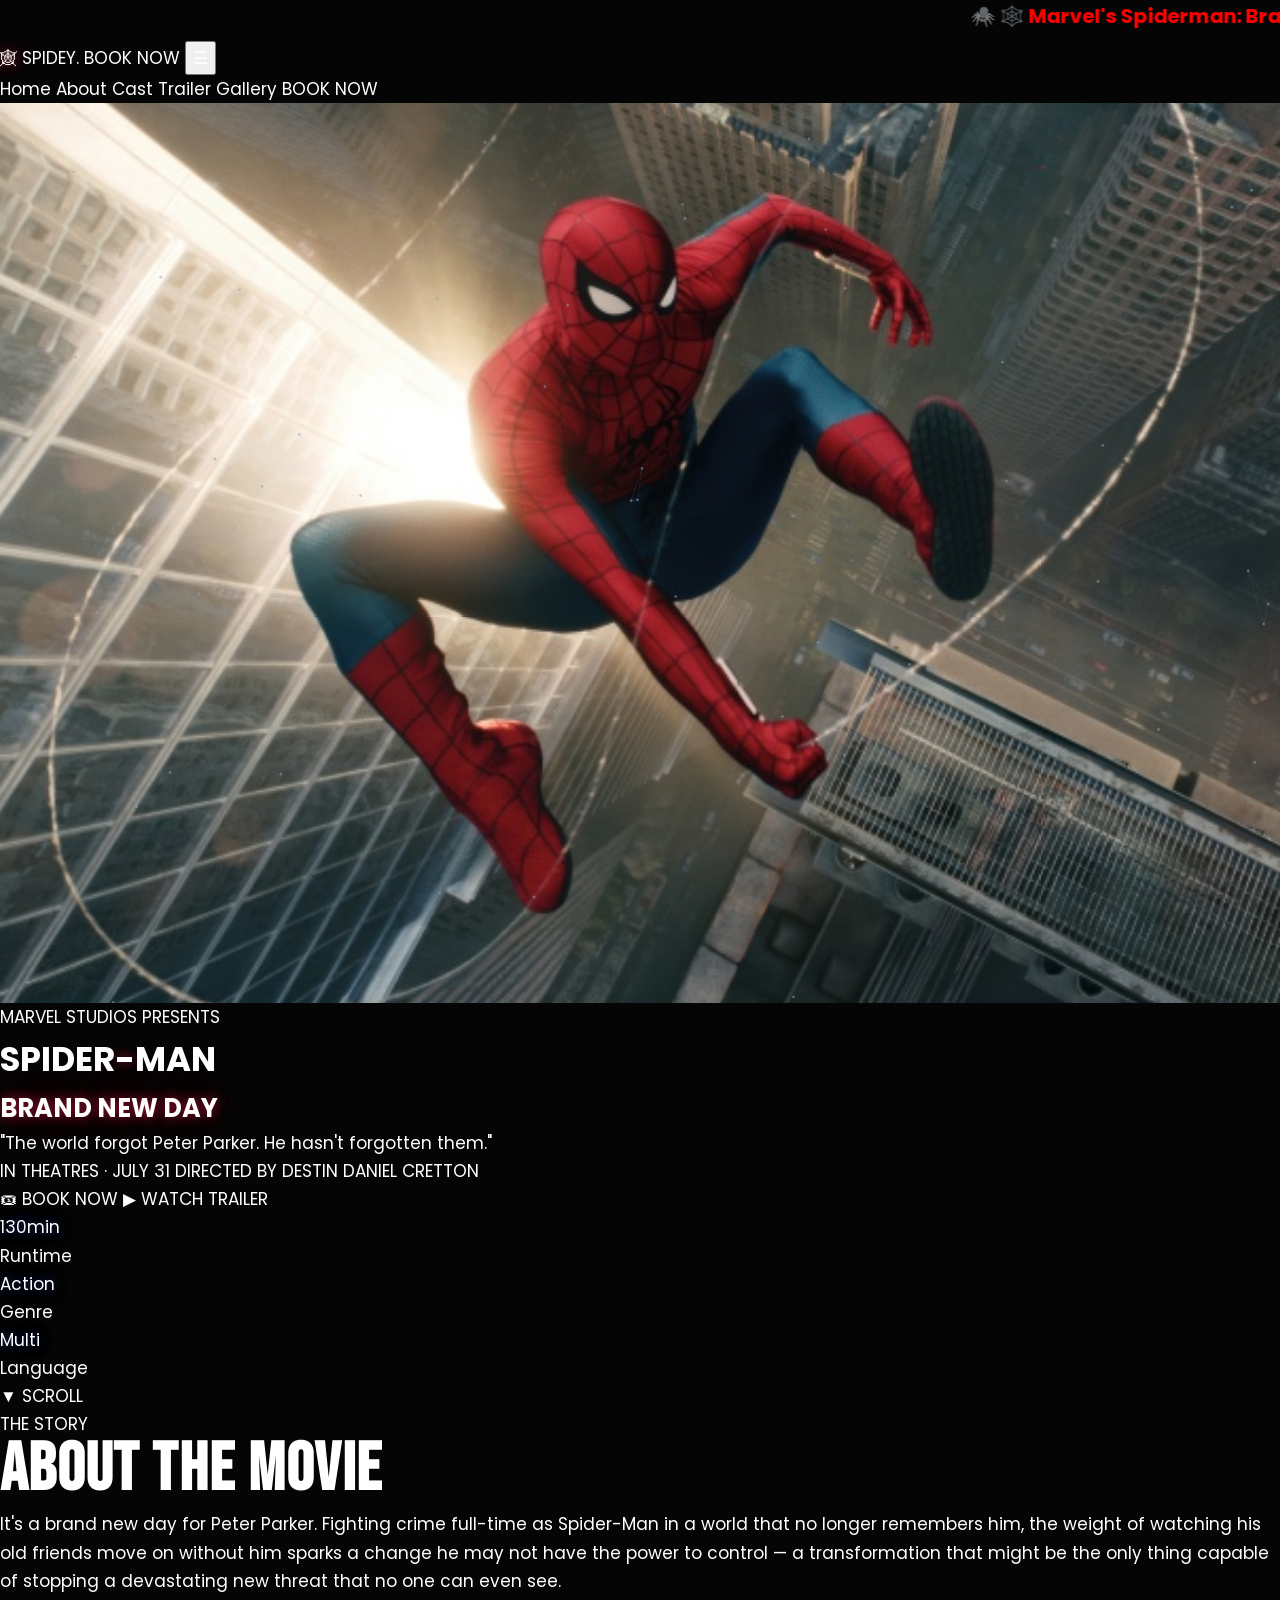
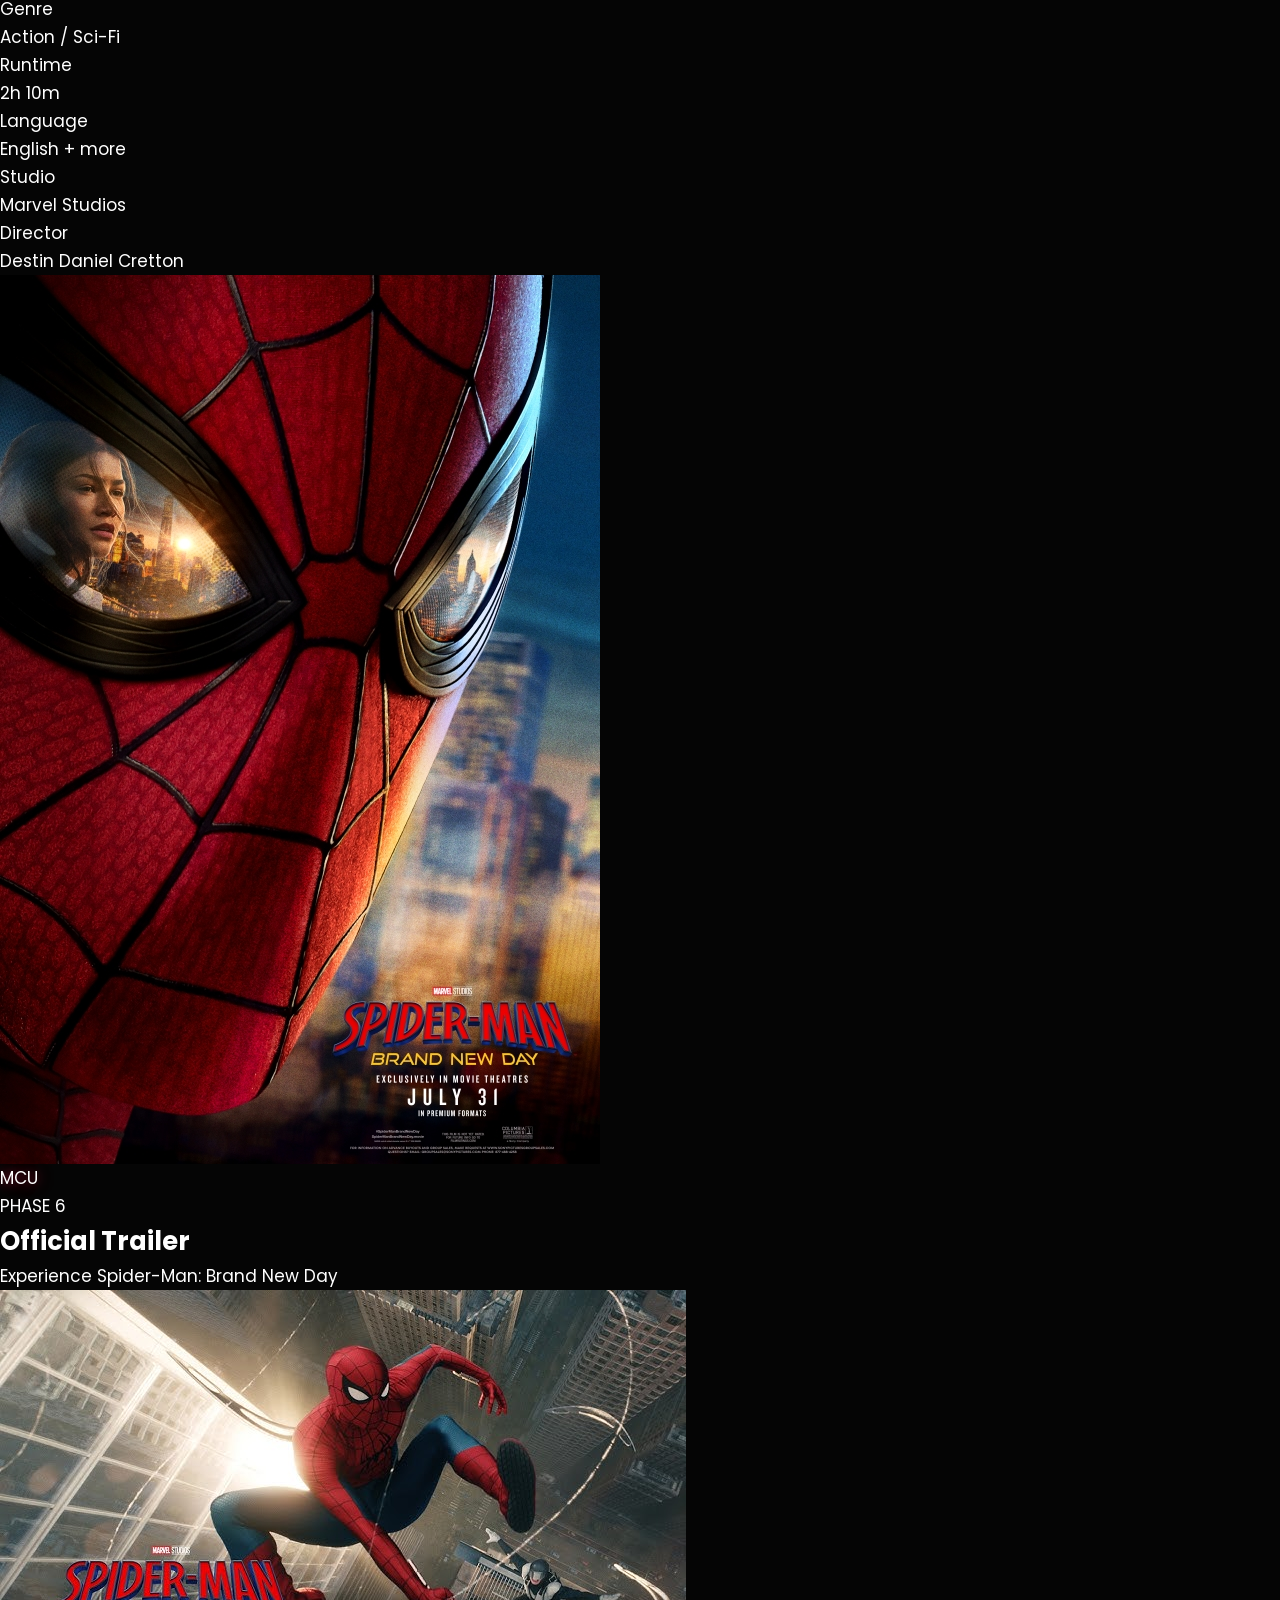
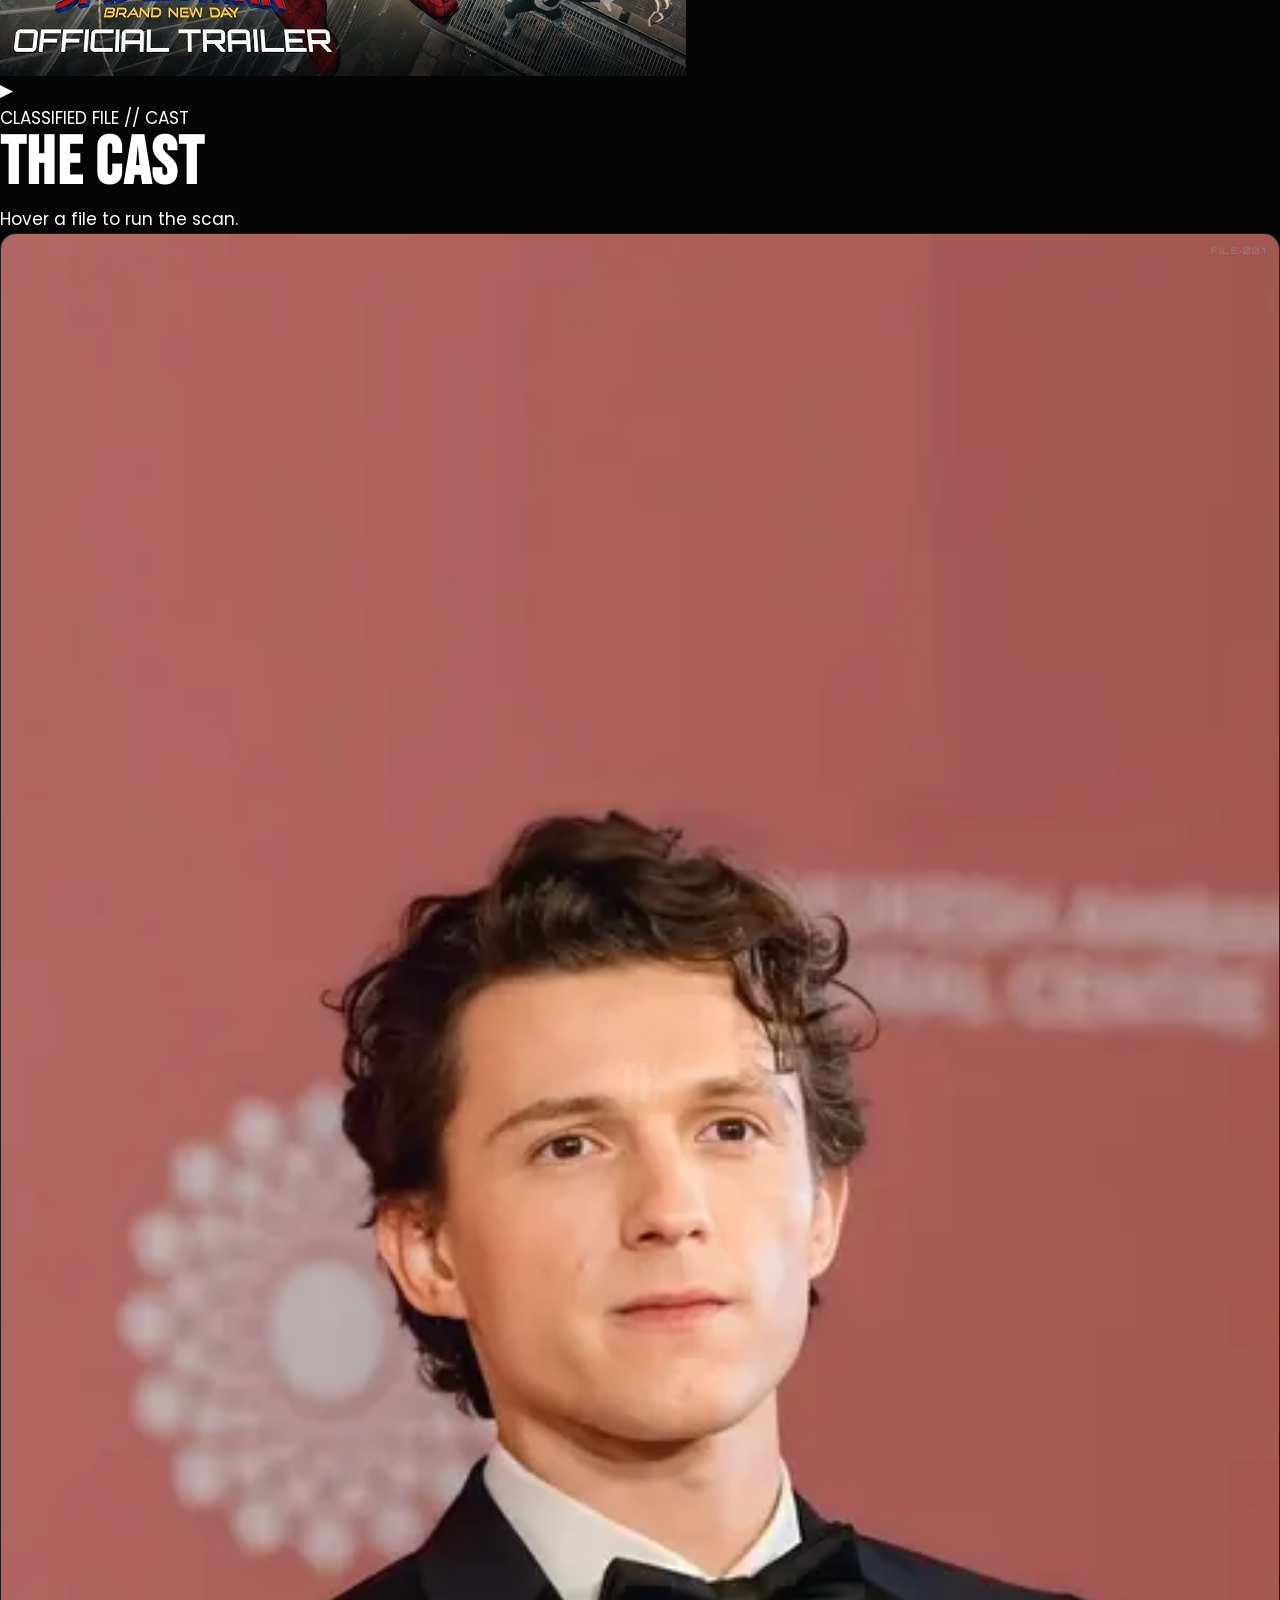
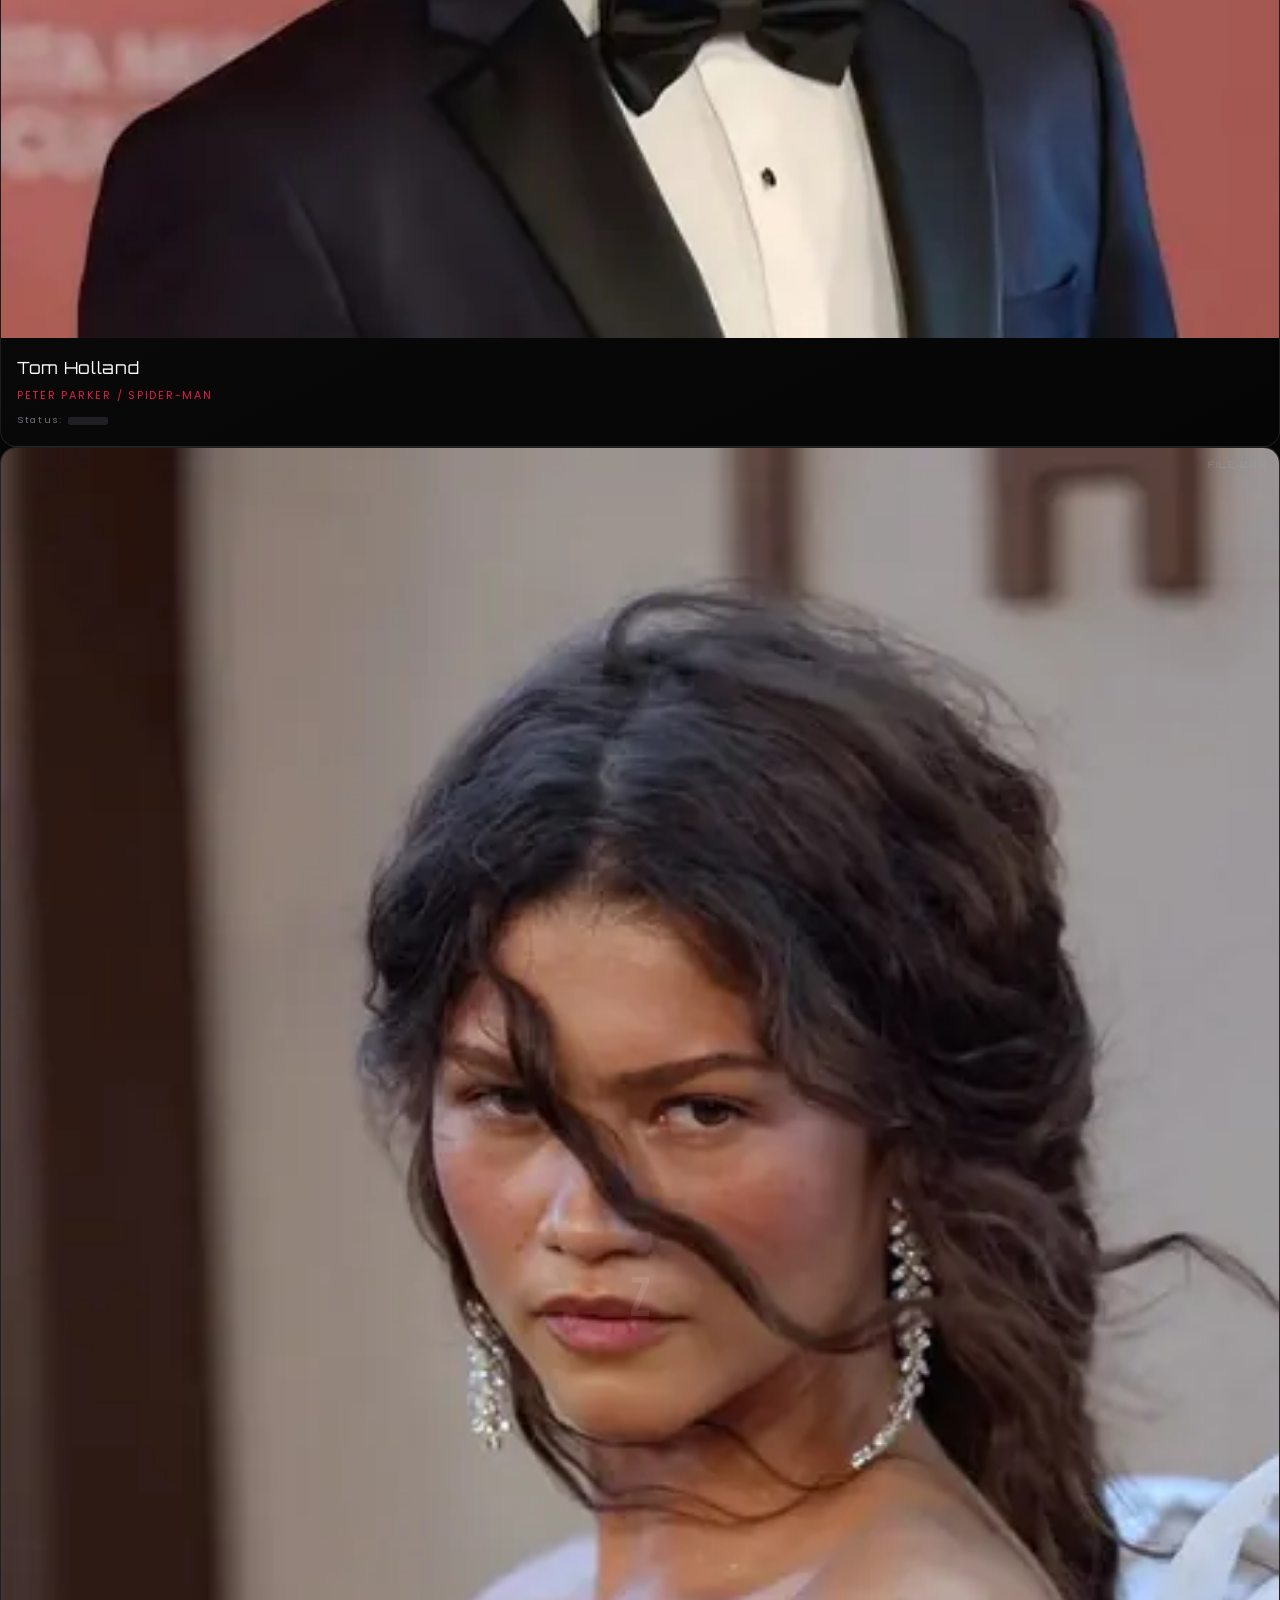
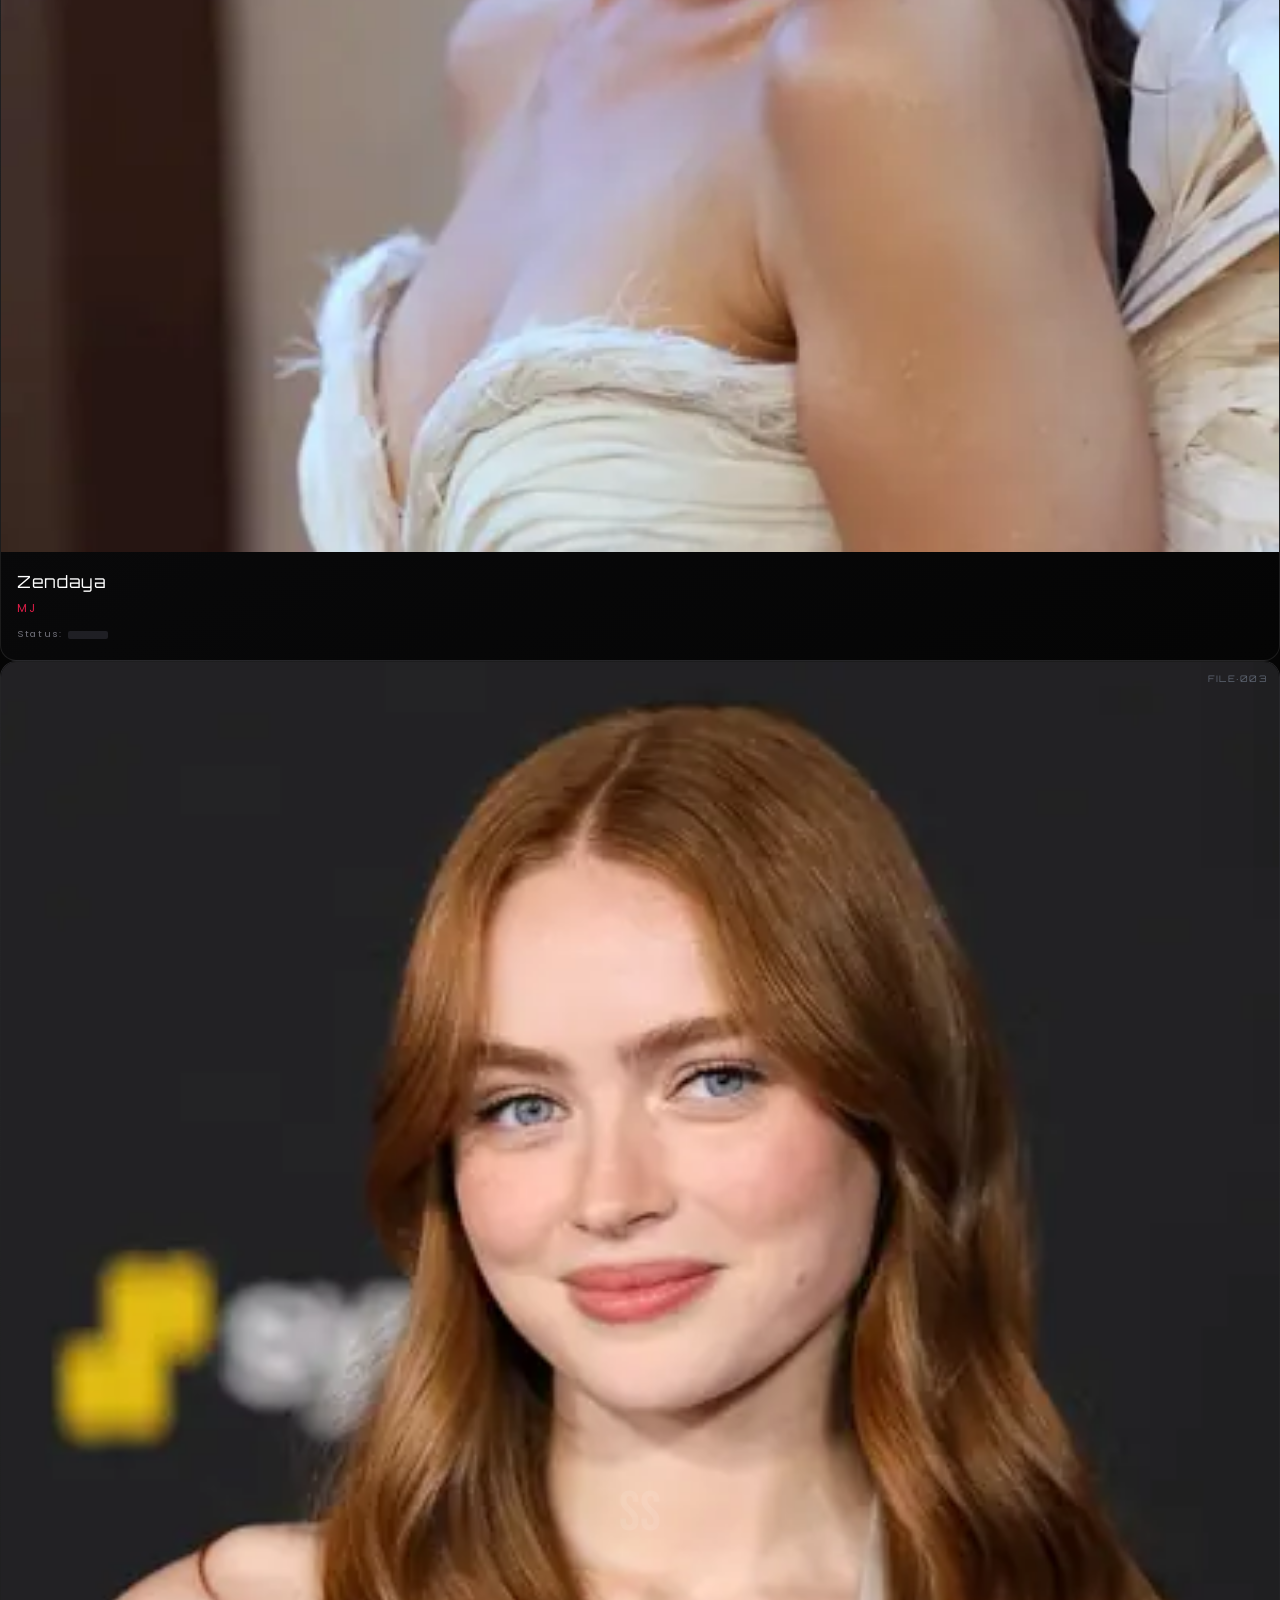
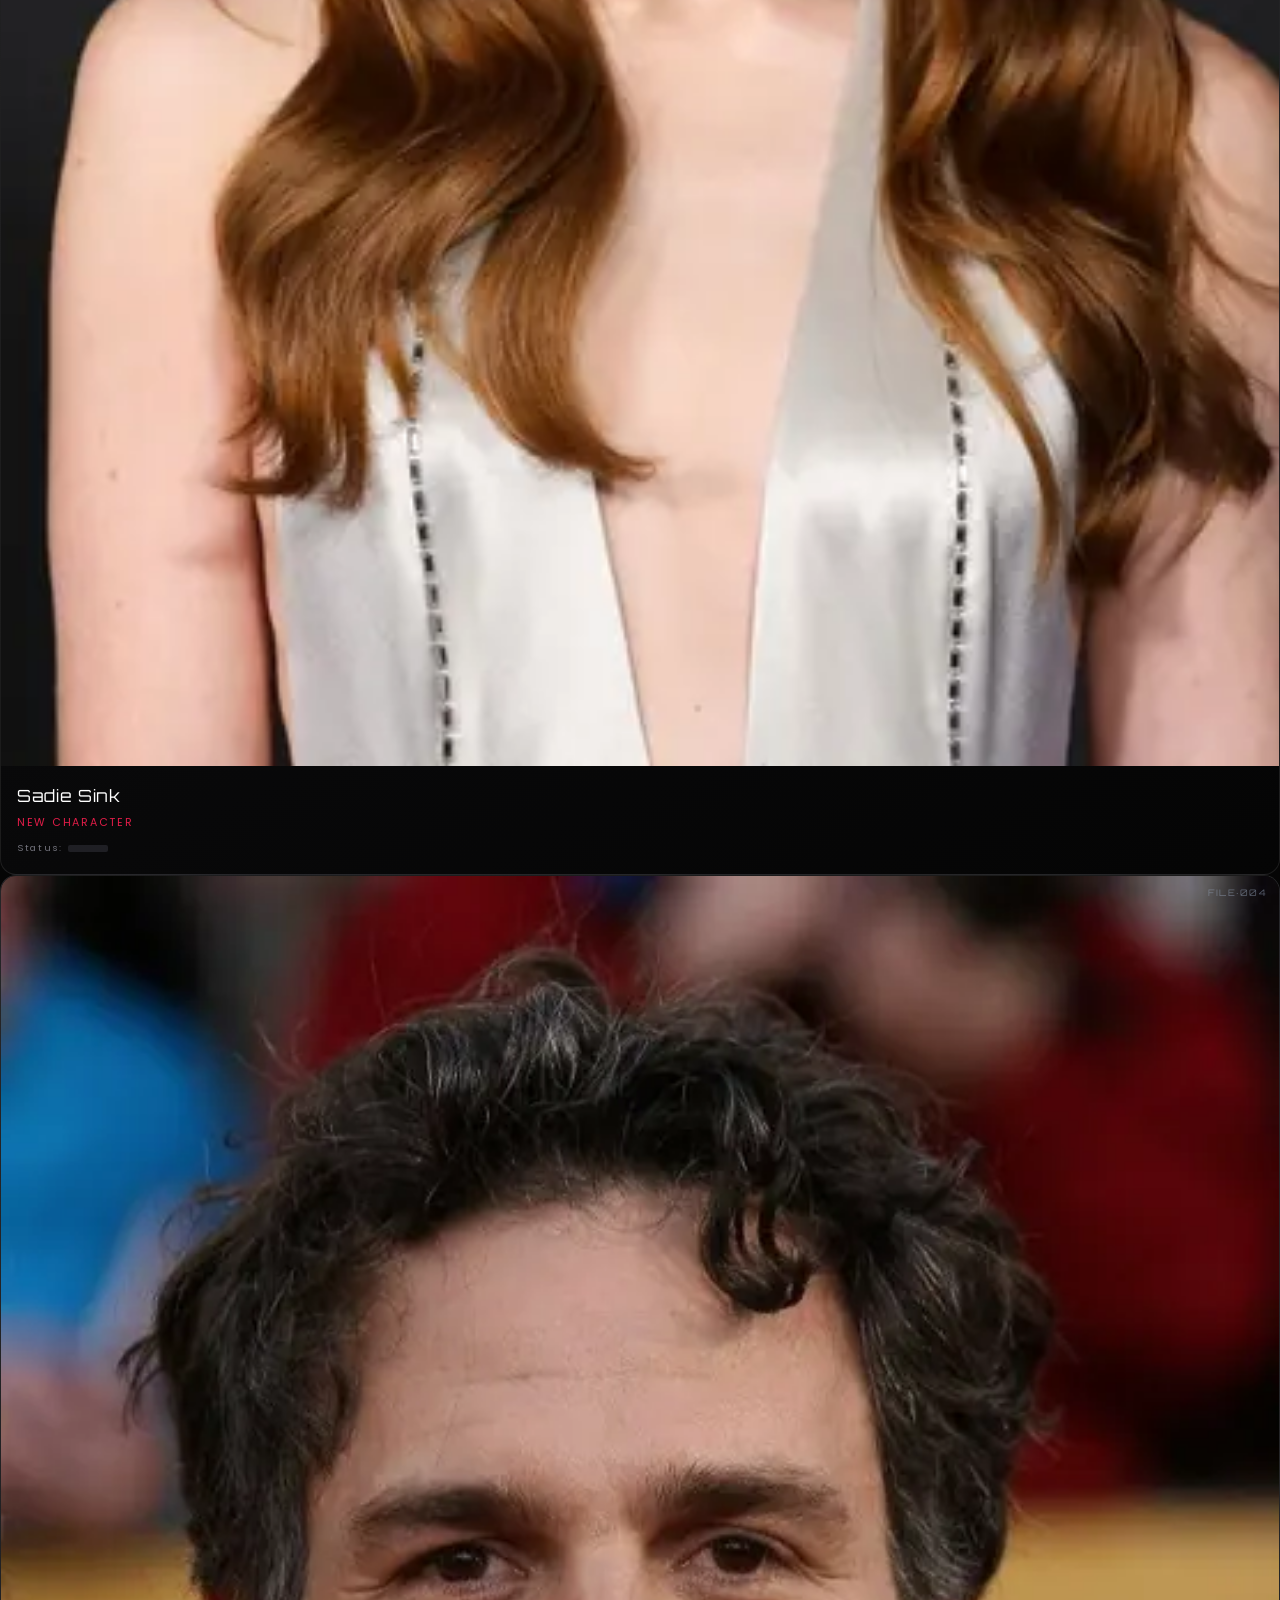
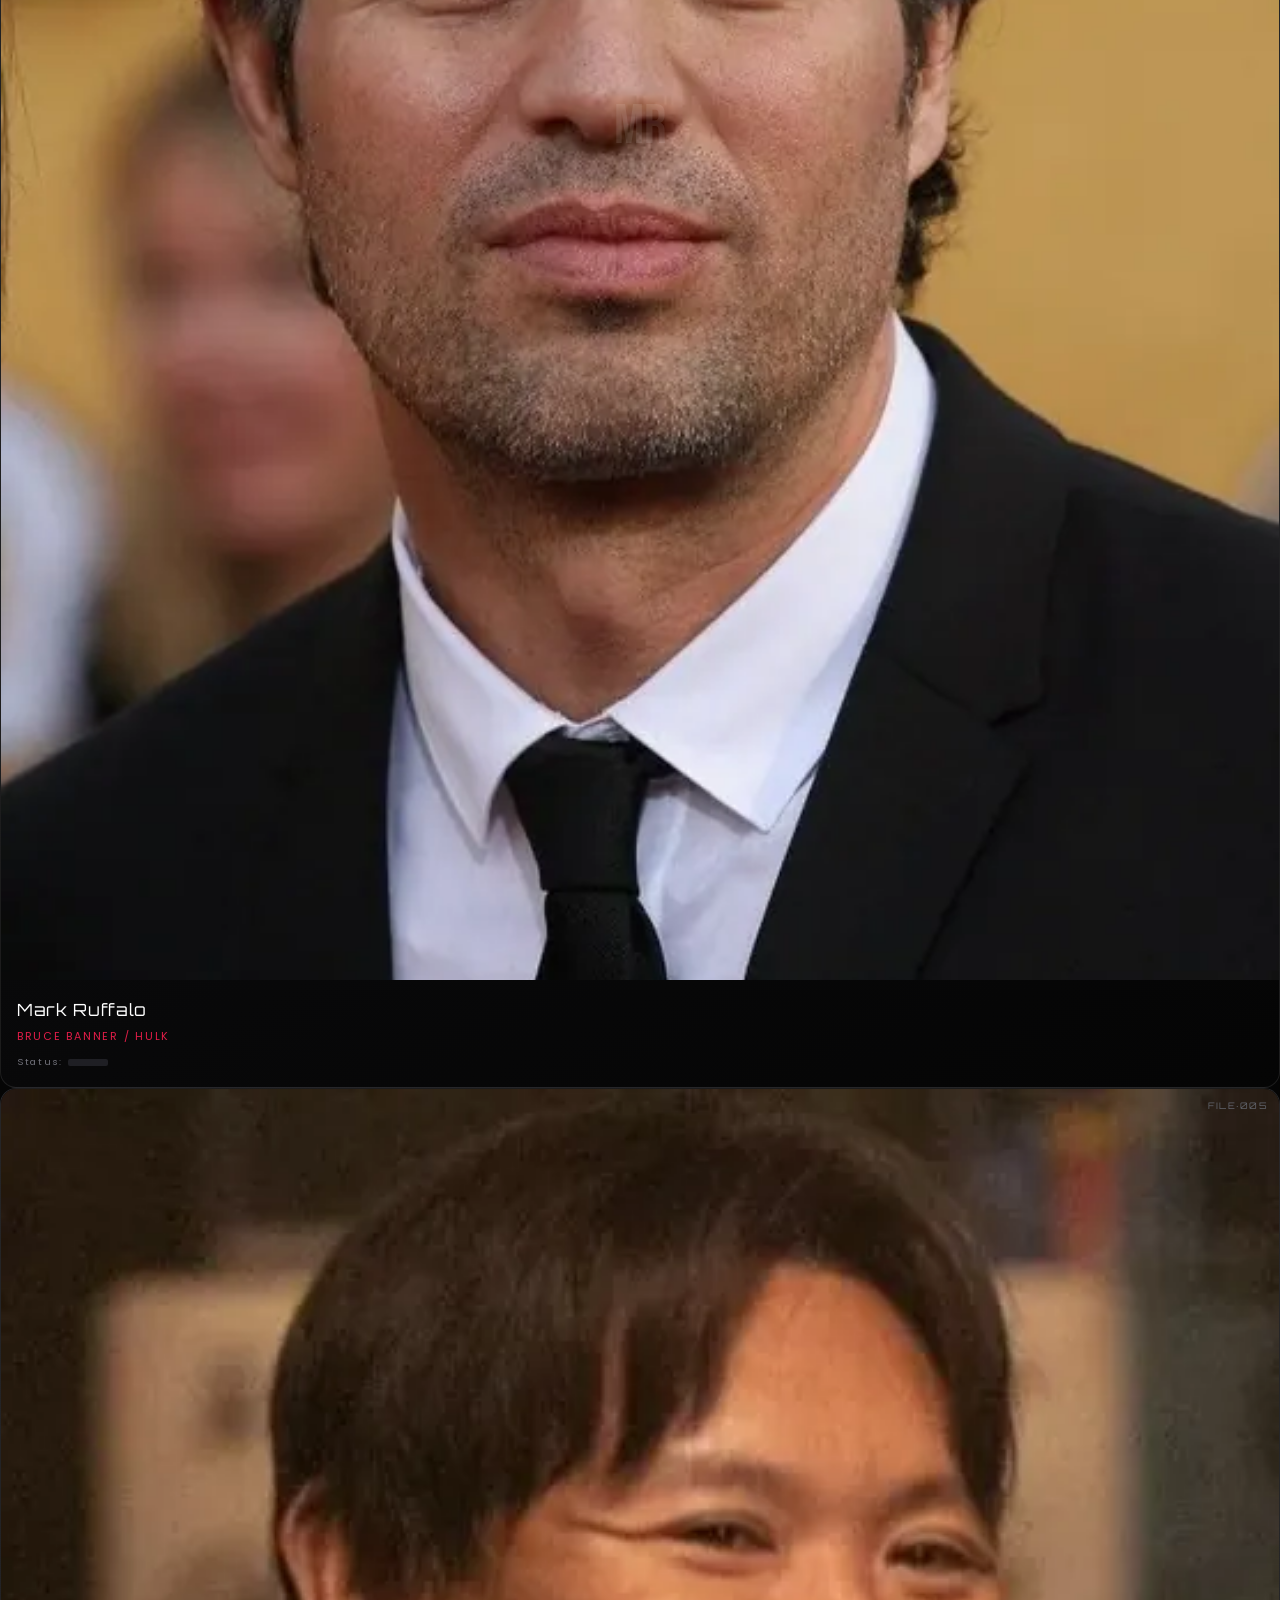
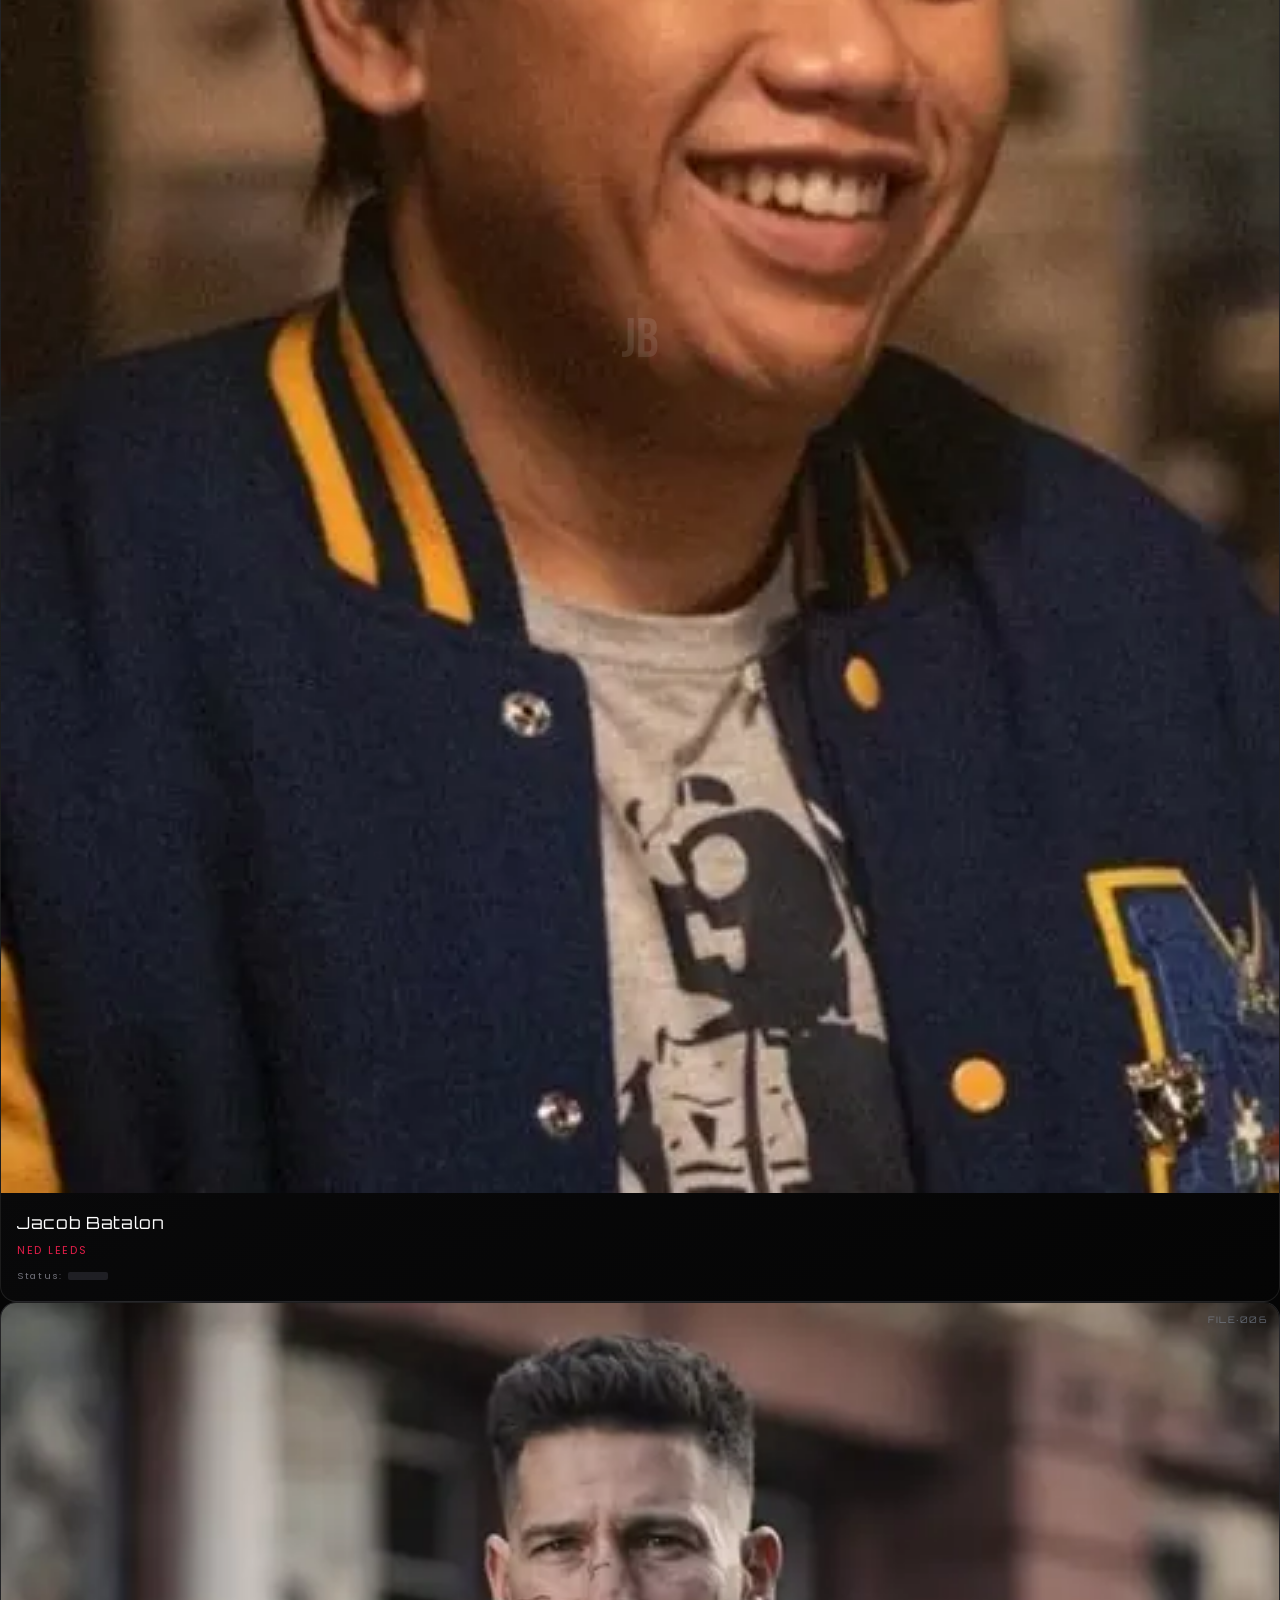
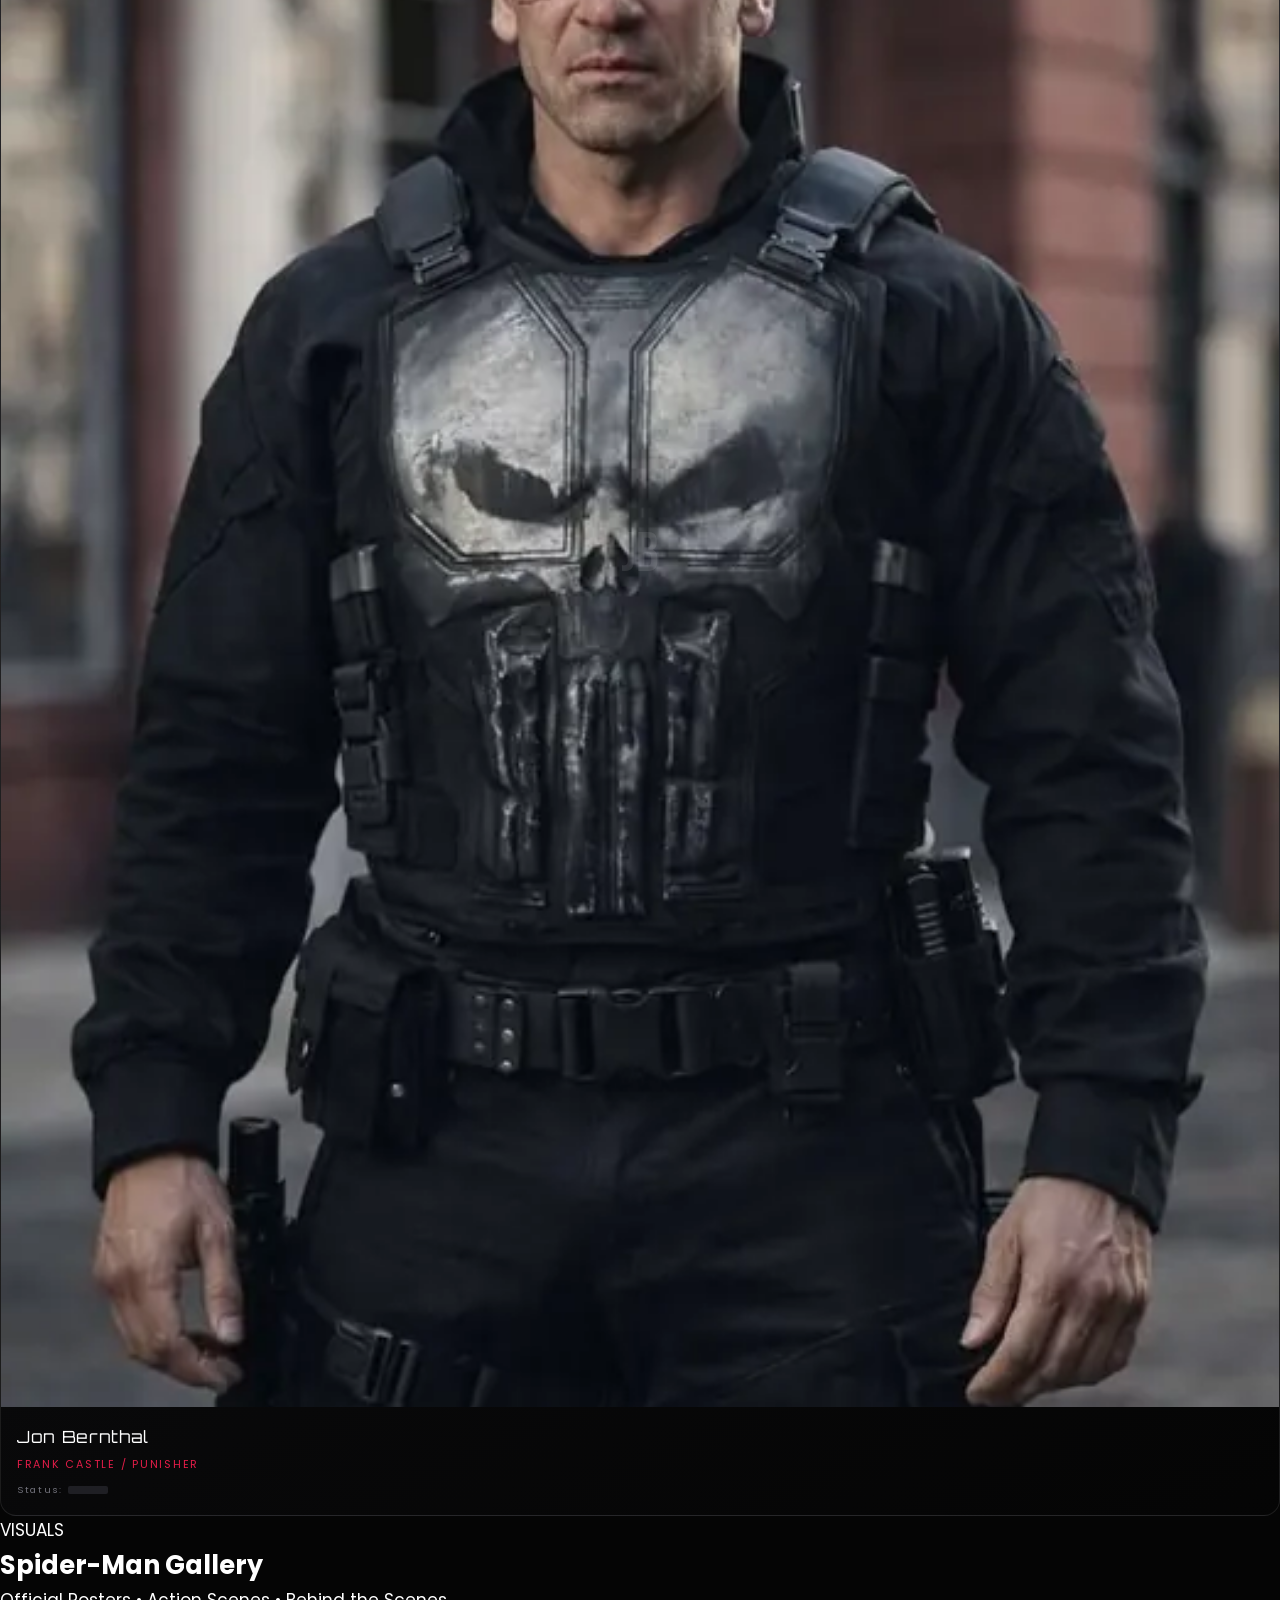
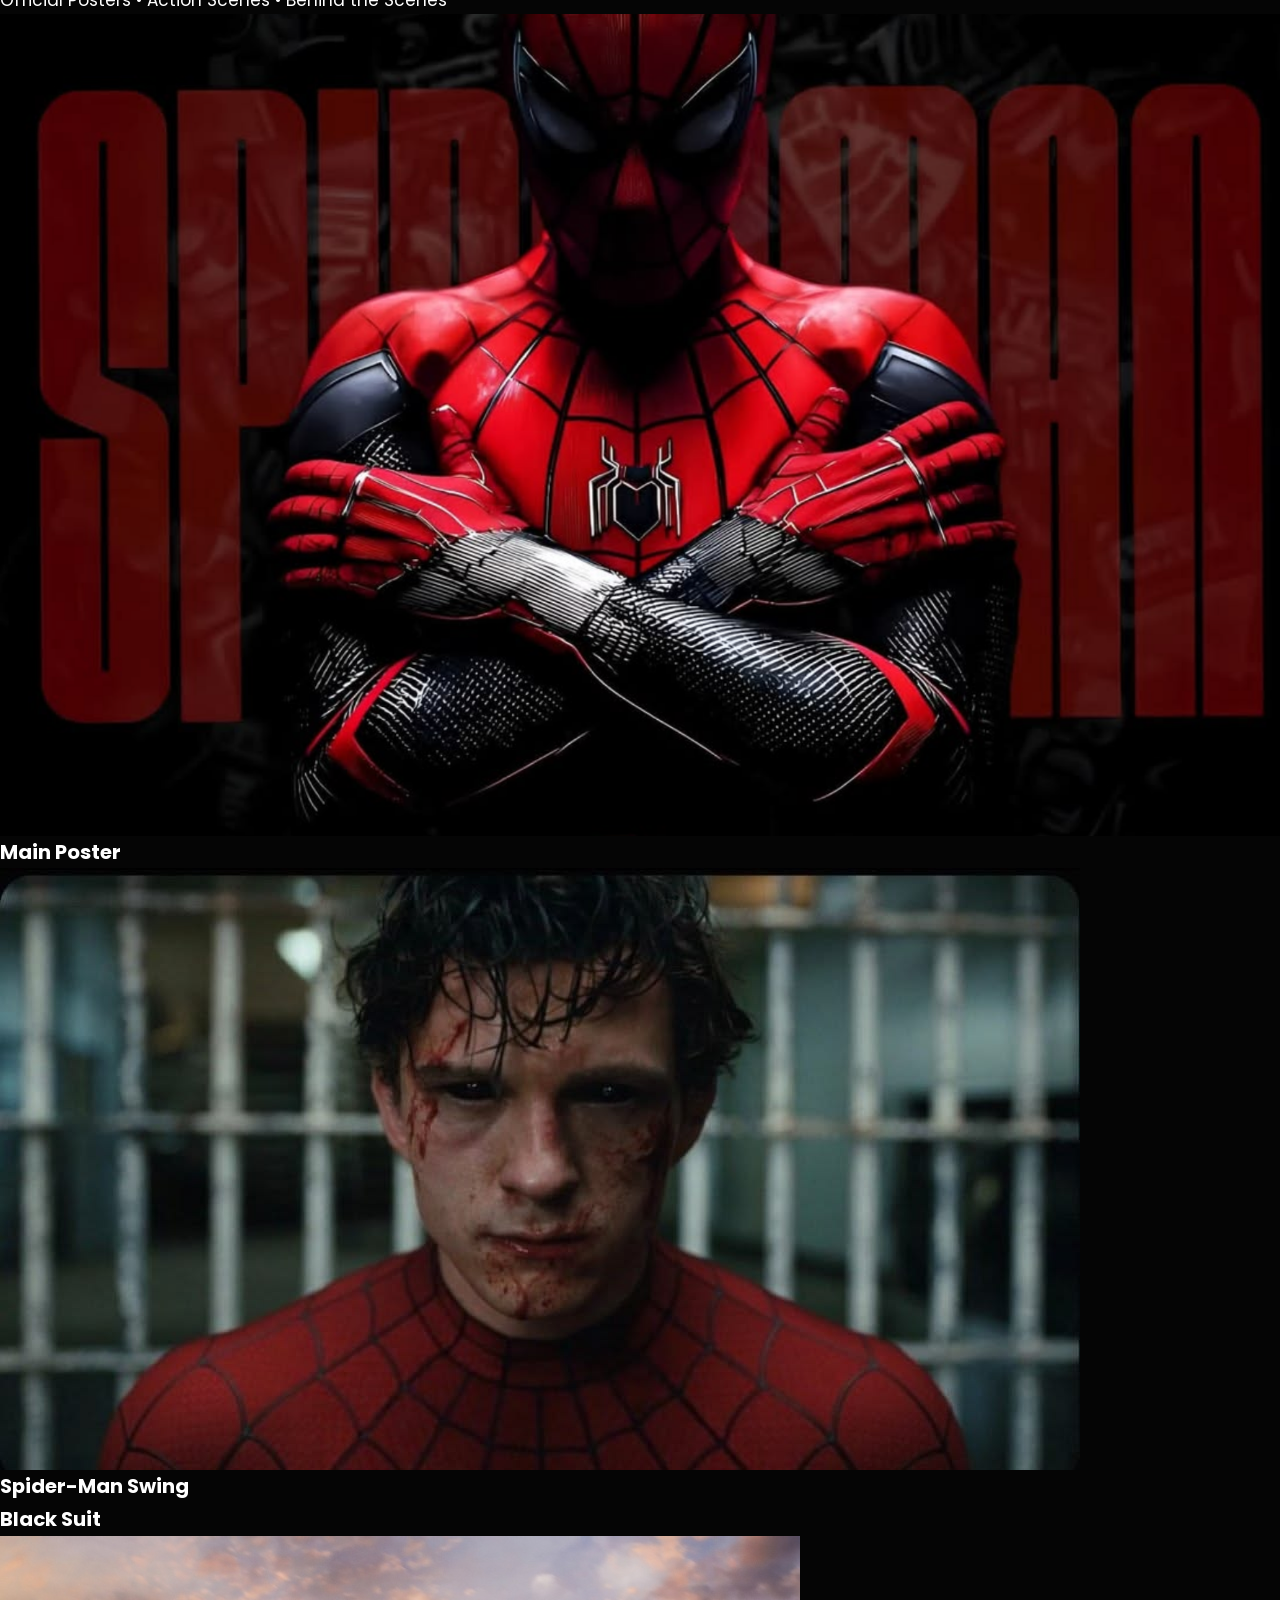
==== commit 8f4e2174: "Update image source in gallery card" ====
--- a/index.html
+++ b/index.html
@@ -3,281 +3,416 @@
 <head>
 <meta charset="UTF-8">
 <meta name="viewport" content="width=device-width, initial-scale=1.0">
-<meta name="theme-color" content="#050505">
-<meta name="description" content="Spider-Man: Brand New Day — official-style fan landing page. Trailer, cast, gallery and showtimes.">
 <title>Spider-Man: Brand New Day</title>
-
 <link rel="preconnect" href="https://fonts.googleapis.com">
-<link rel="preconnect" href="https://fonts.gstatic.com" crossorigin>
-<link rel="preload" as="image" href="img/hero-poster-1600.webp" type="image/webp" fetchpriority="high">
+<link href="https://fonts.googleapis.com/css2?family=Bebas+Neue&family=Orbitron:wght@500;700;900&family=Poppins:wght@300;400;500;600;700&display=swap" rel="stylesheet">
+<script src="https://cdnjs.cloudflare.com/ajax/libs/tailwindcss/3.4.1/tailwind.min.js"></script>
+<script>
+  tailwind.config = {
+    theme: {
+      extend: {
+        colors: {
+          void: '#050505',
+          spidered: '#E11D48',
+          deepblue: '#1E3A8A',
+          websilver: '#94A3B8',
+        },
+        fontFamily: {
+          display: ['Bebas Neue','sans-serif'],
+          tech: ['Orbitron','sans-serif'],
+          body: ['Poppins','sans-serif'],
+        }
+      }
+    }
+  }
+</script>
 <link rel="stylesheet" href="style.css">
-<link rel="stylesheet" media="print" onload="this.media='all'"
-      href="https://fonts.googleapis.com/css2?family=Bebas+Neue&family=Orbitron:wght@500;700;900&family=Poppins:wght@300;400;600&display=swap">
-<noscript>
-  <link rel="stylesheet" href="https://fonts.googleapis.com/css2?family=Bebas+Neue&family=Orbitron:wght@500;700;900&family=Poppins:wght@300;400;600&display=swap">
-</noscript>
+
+<!-- Fallback critical CSS: keeps sections from collapsing to 0 height
+     if Tailwind's CDN script or style.css fails to load (e.g. no
+     internet connection when opening the file directly). Tailwind
+     utility classes will override these once they load. -->
+<style>
+  html, body { margin: 0; background: #050505; color: #fff; font-family: 'Poppins', sans-serif; }
+  #home { min-height: 100vh; position: relative; }
+  #home img#parallaxBg,
+  #home > .absolute:first-child { position: absolute; inset: 0; width: 100%; height: 100%; object-fit: cover; }
+  #webCanvas { position: absolute; inset: 0; width: 100%; height: 100%; display: block; }
+  section { position: relative; }
+  .gallery-item img { display: block; width: 100%; height: auto; }
+</style>
 </head>
-<body>
-
-<a class="skip-link" href="#home">Skip to content</a>
-
-<div class="ticker" role="status" aria-label="Announcement">
-  <p class="ticker__track">🕷️ 🕸️ Marvel's Spider-Man: Brand New Day — now in theatres 🎬🍿 &nbsp;&nbsp;•&nbsp;&nbsp; 🕷️ 🕸️ Marvel's Spider-Man: Brand New Day — now in theatres 🎬🍿</p>
-</div>
-
-<div id="particles" class="particles" aria-hidden="true"></div>
+<body class="antialiased">
+
+<marquee direction="left" style="color: red; font-weight: bold; font-size: 20px;">
+    🕷️ 🕸️ Marvel's Spiderman: Brand new day !! Now in Theaters !! 🎬🍿
+</marquee>
+
+<!-- Floating particles layer -->
+<div id="particles" class="fixed inset-0 pointer-events-none z-0"></div>
 
 <!-- ===================== NAVBAR ===================== -->
-<header id="navbar" class="nav">
-  <div class="nav__inner container">
-    <a class="nav__brand" href="#home" data-scroll="home">
-      <span class="nav__mark glow-red" aria-hidden="true">🕸</span>
-      <span>SPIDEY<span class="accent">.</span></span>
-    </a>
-
-    <nav class="nav__links" aria-label="Primary">
-      <a class="nav-link" href="#about" data-scroll="about">About</a>
-      <a class="nav-link" href="#cast" data-scroll="cast">Cast</a>
-      <a class="nav-link" href="#trailer" data-scroll="trailer">Trailer</a>
-      <a class="nav-link" href="#gallery" data-scroll="gallery">Gallery</a>
-    </nav>
-
-    <a class="btn btn--primary nav__cta ripple" href="https://in.bookmyshow.com/" target="_blank" rel="noopener">Book now</a>
-
-    <button id="menuBtn" class="nav__toggle" aria-expanded="false" aria-controls="mobileMenu" aria-label="Open menu">
-      <span></span><span></span><span></span>
-    </button>
-  </div>
-
-  <div id="mobileMenu" class="nav__mobile" hidden>
-    <a href="#home" data-scroll="home">Home</a>
-    <a href="#about" data-scroll="about">About</a>
-    <a href="#cast" data-scroll="cast">Cast</a>
-    <a href="#trailer" data-scroll="trailer">Trailer</a>
-    <a href="#gallery" data-scroll="gallery">Gallery</a>
-    <a class="btn btn--primary" href="https://in.bookmyshow.com/" target="_blank" rel="noopener">Book now</a>
-  </div>
-</header>
-
-<main>
+<nav id="navbar" class="fixed top-0 left-0 w-full z-50 transition-all duration-500">
+  <div class="glass border-b border-white/5">
+    <div class="max-w-7xl mx-auto px-6 py-4 flex items-center justify-between">
+      <a href="javascript:void(0)" data-scroll="home" class="font-tech font-900 text-xl tracking-widest text-white flex items-center gap-2">
+        <span class="text-spidered glow-red text-2xl">🕸</span>
+        <span>SPIDEY<span class="text-spidered">.</span></span>
+      </a>
+   
+      <a href="https://in.bookmyshow.com/" target="_blank" rel="noopener"
+         class="ripple hidden md:inline-block bg-spidered hover:bg-red-600 text-white font-tech text-sm tracking-widest px-6 py-2.5 rounded-full btn-glow-red transition-all">
+        BOOK NOW
+      </a>
+      <button id="menuBtn" class="md:hidden text-white text-2xl">☰</button>
+    </div>
+    <!-- mobile menu -->
+    <div id="mobileMenu" class="md:hidden hidden flex-col px-6 pb-6 gap-4 font-body text-gray-300">
+      <a href="javascript:void(0)" data-scroll="home" class="mobile-link">Home</a>
+      <a href="javascript:void(0)" data-scroll="about" class="mobile-link">About</a>
+      <a href="javascript:void(0)" data-scroll="cast" class="mobile-link">Cast</a>
+      <a href="javascript:void(0)" data-scroll="trailer" class="mobile-link">Trailer</a>
+      <a href="javascript:void(0)" data-scroll="gallery" class="mobile-link">Gallery</a>
+      <a href="https://in.bookmyshow.com/" target="_blank" rel="noopener" class="bg-spidered text-white text-center font-tech tracking-widest py-2.5 rounded-full">BOOK NOW</a>
+    </div>
+  </div>
+</nav>
+
 <!-- ===================== HERO ===================== -->
-<section id="home" class="hero">
-  <img id="parallaxBg" class="hero__bg" src="img/hero-poster-1600.webp" width="800" height="450"
-       alt="Spider-Man: Brand New Day poster artwork" fetchpriority="high" decoding="async">
-  <canvas id="webCanvas" class="hero__web" aria-hidden="true"></canvas>
-
-  <div class="hero__content container">
-    <p class="eyebrow reveal">Marvel Studios presents</p>
-
-    <h1 class="hero__title reveal">
-      <span class="hero__title-line">SPIDER<span class="accent glow-red">-</span>MAN</span>
-      <span class="hero__title-sub">Brand New Day</span>
+<section id="home" class="hero" style=" height: 400; width: 300;">
+  <img id="parallaxBg" src="spidy poster.jpg" alt="Spider-Man: Brand New Day poster">
+  <canvas id="webCanvas"></canvas>
+  <div class="hero-content">
+    <p>MARVEL STUDIOS PRESENTS</p>
+    <h1>SPIDER-MAN<br>BRAND NEW DAY</h1>
+    <!-- tagline, buttons, runtime/genre meta -->
+  </div>
+</section>
+  <!-- live generative web — signature element: nodes thread themselves into a web that follows the cursor -->
+  <canvas id="webCanvas" class="absolute inset-0 w-full h-full"></canvas>
+
+  <div class="relative z-10 max-w-5xl mx-auto px-6 text-center mt-16">
+    <p class="reveal font-tech text-websilver tracking-[0.4em] text-xs md:text-sm mb-6">MARVEL STUDIOS PRESENTS</p>
+
+    <h1 class="reveal font-display text-6xl sm:text-8xl md:text-[9rem] leading-[0.85] text-white">
+      SPIDER<span class="text-spidered glow-red">-</span>MAN
     </h1>
-
-    <p class="hero__tagline reveal">“The world forgot Peter Parker. He hasn't forgotten them.”</p>
-
-    <ul class="hero__meta reveal">
-      <li>In theatres · July 31</li>
-      <li aria-hidden="true" class="dot"></li>
-      <li>Directed by Destin Daniel Cretton</li>
-    </ul>
-
-    <div class="hero__actions reveal">
-      <a class="btn btn--primary ripple" href="https://in.bookmyshow.com/" target="_blank" rel="noopener">🎟 Book now</a>
-      <a class="btn btn--ghost ripple" href="#trailer" data-scroll="trailer">▶ Watch trailer</a>
-    </div>
-
-    <dl class="hero__stats reveal">
-      <div><dt>Runtime</dt><dd>130<span>min</span></dd></div>
-      <div><dt>Genre</dt><dd>Action</dd></div>
-      <div><dt>Language</dt><dd>Multi</dd></div>
-    </dl>
-  </div>
-
-  <a class="hero__scroll" href="#about" data-scroll="about" aria-label="Scroll to about section">▼</a>
+    <h2 class="reveal font-display text-4xl sm:text-6xl md:text-7xl tracking-widest text-transparent bg-clip-text bg-gradient-to-r from-spidered via-white to-deepblue glow-red mt-1">
+      BRAND NEW DAY
+    </h2>
+
+    <p class="reveal font-body italic text-gray-300 text-base md:text-lg mt-6 max-w-xl mx-auto">
+      "The world forgot Peter Parker. He hasn't forgotten them."
+    </p>
+
+    <div class="reveal flex flex-wrap items-center justify-center gap-4 mt-6 font-tech text-xs md:text-sm text-websilver tracking-widest">
+      <span>IN THEATRES · JULY 31</span>
+      <span class="w-1 h-1 rounded-full bg-spidered"></span>
+      <span>DIRECTED BY DESTIN DANIEL CRETTON</span>
+    </div>
+
+    <div class="reveal flex flex-col sm:flex-row items-center justify-center gap-4 mt-10">
+      <a href="https://in.bookmyshow.com/" target="_blank" rel="noopener"
+         class="ripple w-full sm:w-auto bg-spidered hover:bg-red-600 text-white font-tech tracking-widest px-9 py-4 rounded-full btn-glow-red transition-all text-sm">
+        🎟 BOOK NOW
+      </a>
+      <a href="https://youtu.be/8TZMtslA3UY?si=mb5nY_ERRjy_9C_P"
+         class="ripple w-full sm:w-auto glass-card hover:border-white/30 text-white font-tech tracking-widest px-9 py-4 rounded-full transition-all text-sm flex items-center justify-center gap-2">
+        ▶ WATCH TRAILER
+      </a>
+    </div>
+
+    <!-- stats -->
+    <div class="reveal grid grid-cols-3 gap-4 md:gap-10 mt-16 max-w-2xl mx-auto border-t border-white/10 pt-8">
+      <div>
+        <p class="font-tech text-2xl md:text-3xl text-white glow-blue">130<span class="text-sm">min</span></p>
+        <p class="text-[10px] md:text-xs tracking-[0.3em] text-gray-400 mt-1 uppercase">Runtime</p>
+      </div>
+      <div>
+        <p class="font-tech text-2xl md:text-3xl text-white glow-blue">Action</p>
+        <p class="text-[10px] md:text-xs tracking-[0.3em] text-gray-400 mt-1 uppercase">Genre</p>
+      </div>
+      <div>
+        <p class="font-tech text-2xl md:text-3xl text-white glow-blue">Multi</p>
+        <p class="text-[10px] md:text-xs tracking-[0.3em] text-gray-400 mt-1 uppercase">Language</p>
+      </div>
+    </div>
+  </div>
+
+  <div class="absolute bottom-8 left-1/2 -translate-x-1/2 z-10 animate-bounce text-websilver text-xs tracking-widest">
+    ▼ SCROLL
+  </div>
 </section>
 
 <!-- ===================== ABOUT ===================== -->
-<section id="about" class="section section--about">
-  <span class="blob blob--blue" aria-hidden="true"></span>
-  <span class="blob blob--red" aria-hidden="true"></span>
-
-  <div class="container about__grid">
+<section id="about" class="relative py-28 px-6 bg-void overflow-hidden">
+  <div class="absolute -top-32 -left-32 w-96 h-96 bg-deepblue/20 rounded-full blur-[120px]"></div>
+  <div class="absolute -bottom-32 -right-32 w-96 h-96 bg-spidered/20 rounded-full blur-[120px]"></div>
+
+  <div class="relative max-w-6xl mx-auto grid md:grid-cols-2 gap-14 items-center">
     <div class="reveal">
-      <p class="eyebrow accent">The story</p>
-      <h2 class="section-title">About the movie</h2>
-      <p class="lede">
+      <p class="font-tech text-spidered tracking-[0.3em] text-xs mb-3">THE STORY</p>
+      <h2 class="section-title text-5xl md:text-6xl text-white mb-6">About The Movie</h2>
+      <p class="text-gray-400 leading-relaxed mb-8">
         It's a brand new day for Peter Parker. Fighting crime full-time as Spider-Man in a world
         that no longer remembers him, the weight of watching his old friends move on without him
         sparks a change he may not have the power to control — a transformation that might be the
         only thing capable of stopping a devastating new threat that no one can even see.
       </p>
-
-      <dl class="facts">
-        <div class="card"><dt>Genre</dt><dd>Action / Sci-Fi</dd></div>
-        <div class="card"><dt>Runtime</dt><dd>2h 10m</dd></div>
-        <div class="card"><dt>Language</dt><dd>English + more</dd></div>
-        <div class="card"><dt>Studio</dt><dd>Marvel Studios</dd></div>
-        <div class="card facts__wide"><dt>Director</dt><dd>Destin Daniel Cretton</dd></div>
-      </dl>
-    </div>
-
-    <figure class="about__poster reveal-scale">
-      <img src="img/poster-1600.webp" width="600" height="889" loading="lazy" decoding="async"
-           alt="Spider-Man: Brand New Day theatrical poster">
-      <figcaption class="about__badge">
-        <strong class="glow-red">MCU</strong>
-        <span>Phase 6</span>
-      </figcaption>
-    </figure>
+      <div class="grid grid-cols-2 gap-5 font-body text-sm">
+        <div class="glass-card rounded-xl p-4">
+          <p class="text-gray-500 text-xs uppercase tracking-widest mb-1">Genre</p>
+          <p class="text-white font-medium">Action / Sci-Fi</p>
+        </div>
+        <div class="glass-card rounded-xl p-4">
+          <p class="text-gray-500 text-xs uppercase tracking-widest mb-1">Runtime</p>
+          <p class="text-white font-medium">2h 10m</p>
+        </div>
+        <div class="glass-card rounded-xl p-4">
+          <p class="text-gray-500 text-xs uppercase tracking-widest mb-1">Language</p>
+          <p class="text-white font-medium">English + more</p>
+        </div>
+        <div class="glass-card rounded-xl p-4">
+          <p class="text-gray-500 text-xs uppercase tracking-widest mb-1">Studio</p>
+          <p class="text-white font-medium">Marvel Studios</p>
+        </div>
+        <div class="glass-card rounded-xl p-4 col-span-2">
+          <p class="text-gray-500 text-xs uppercase tracking-widest mb-1">Director</p>
+          <p class="text-white font-medium">Destin Daniel Cretton</p>
+        </div>
+      </div>
+    </div>
+
+    <div class="reveal-scale relative">
+      <div class="rounded-2xl overflow-hidden border-glow hover-lift">
+        <img src="poster.jpg" alt="spidy" class="w-full h-auto">
+        <div class="absolute inset-0 bg-gradient-to-t from-black/70 via-transparent to-transparent"></div>
+      </div>
+      <div class="absolute -bottom-6 -left-6 glass-card rounded-xl px-6 py-4 hidden sm:block">
+        <p class="font-tech text-3xl text-spidered glow-red">MCU</p>
+        <p class="text-xs text-gray-400 tracking-widest">PHASE 6</p>
+      </div>
+    </div>
   </div>
 </section>
 
 <!-- ===================== TRAILER ===================== -->
-<section id="trailer" class="section">
-  <div class="container section__head reveal">
-    <p class="eyebrow accent">Watch</p>
-    <h2 class="section-title">Official trailer</h2>
-    <p class="section__sub">Experience Spider-Man: Brand New Day.</p>
-  </div>
-
-  <div class="container">
-    <button id="videoContainer" class="trailer reveal-scale" type="button"
-            data-video="8TZMtslA3UY" aria-label="Play the Spider-Man: Brand New Day trailer">
-      <img src="img/trailer-cover-1600.webp" width="686" height="386" loading="lazy" decoding="async"
-           alt="Trailer thumbnail">
-      <span class="trailer__play" aria-hidden="true">▶</span>
-    </button>
-  </div>
-</section>
+<!-- ===================== TRAILER SECTION ===================== -->
+<section id="trailer" class="py-24 bg-black">
+
+    <div class="text-center mb-12">
+        <h2 class="text-6xl font-display text-white">Official Trailer</h2>
+        <p class="text-gray-400 mt-4">
+            Experience Spider-Man: Brand New Day
+        </p>
+    </div>
+
+    <div id="videoContainer"
+         class="relative w-full max-w-7xl mx-auto rounded-3xl overflow-hidden shadow-2xl cursor-pointer">
+
+        <!-- Trailer Thumbnail -->
+        <img
+            src="trailer-cover.jpg"
+            class="w-full h-auto object-cover"
+            alt="Trailer Cover">
+
+        <!-- Dark Overlay -->
+        <div class="absolute inset-0 bg-black/30"></div>
+
+        <!-- Play Button -->
+        <div class="absolute inset-0 flex items-center justify-center">
+            <div
+                class="w-28 h-28 rounded-full bg-red-600 text-white text-5xl flex items-center justify-center hover:scale-110 duration-300">
+                ▶
+            </div>
+        </div>
+
+    </div>
+
+</section>
+
+<!-- Smooth interactive player runtime script -->
+<script>
+const trailer = document.getElementById("videoContainer");
+
+trailer.onclick = () => {
+
+    trailer.innerHTML = `
+        <iframe
+            width="100%"
+            height="700"
+            src="https://www.youtube.com/embed/8TZMtslA3UY?autoplay=1"
+            frameborder="0"
+            allow="autoplay; encrypted-media"
+            allowfullscreen>
+        </iframe>
+    `;
+
+}
+</script>
 
 <!-- ===================== CAST ===================== -->
-<section id="cast" class="section">
-  <div class="container section__head reveal">
-    <p class="eyebrow accent">Classified file // cast</p>
-    <h2 class="section-title">The cast</h2>
-    <p class="section__sub">Hover a file to run the scan.</p>
-  </div>
-
-  <div id="castGrid" class="container cast__grid"></div>
+<section id="cast" class="relative py-28 px-6 bg-void">
+  <div class="max-w-6xl mx-auto text-center mb-4 reveal">
+    <p class="font-tech text-spidered tracking-[0.3em] text-xs mb-3">CLASSIFIED FILE // CAST</p>
+    <h2 class="section-title text-5xl md:text-6xl text-white">The Cast</h2>
+    <p class="text-gray-500 text-sm mt-3 max-w-lg mx-auto">Hover a file to run the scan.</p>
+  </div>
+
+  <div class="max-w-6xl mx-auto grid grid-cols-2 md:grid-cols-4 gap-6 mt-10">
+    <!-- cast cards generated by script.js -->
+    <div id="castGrid" class="contents"></div>
+  </div>
 </section>
 
 <!-- ===================== GALLERY ===================== -->
-<section id="gallery" class="section section--gallery">
-  <div class="container section__head reveal">
-    <p class="eyebrow accent">Visuals</p>
-    <h2 class="section-title">Spider-Man gallery</h2>
-    <p class="section__sub">Official posters • Action scenes • Behind the scenes</p>
-  </div>
-
-  <div class="container gallery">
-    <figure class="gallery__card gallery__card--large reveal-scale">
-      <img src="img/black-suit-800.webp" width="800" height="513" loading="lazy" decoding="async" alt="Main poster">
-      <figcaption>Main poster</figcaption>
-    </figure>
-    <figure class="gallery__card reveal-scale">
-      <img src="img/swing-800.webp" width="800" height="446" loading="lazy" decoding="async" alt="Spider-Man swinging through the city">
-      <figcaption>Spider-Man swing</figcaption>
-    </figure>
-    <figure class="gallery__card reveal-scale">
-      <img src="img/hero-4k-1600.webp" width="736" height="1104" loading="lazy" decoding="async" alt="Black suit Spider-Man">
-      <figcaption>Black suit</figcaption>
-    </figure>
-    <figure class="gallery__card gallery__card--wide reveal-scale">
-      <img src="img/fight-800.webp" width="800" height="450" loading="lazy" decoding="async" alt="Final battle scene">
-      <figcaption>Final battle</figcaption>
-    </figure>
-    <figure class="gallery__card reveal-scale">
-      <img src="img/behind-scenes-800.webp" width="800" height="450" loading="lazy" decoding="async" alt="Behind the scenes on set">
-      <figcaption>Behind the scenes</figcaption>
-    </figure>
-    <figure class="gallery__card gallery__card--tall reveal-scale">
-      <img src="img/poster-800.webp" width="540" height="800" loading="lazy" decoding="async" alt="Movie poster">
-      <figcaption>Movie poster</figcaption>
-    </figure>
-    <figure class="gallery__card reveal-scale">
-      <img src="img/skyline-800.webp" width="450" height="800" loading="lazy" decoding="async" alt="City skyline at night">
-      <figcaption>City skyline</figcaption>
-    </figure>
-    <figure class="gallery__card gallery__card--wide reveal-scale">
-      <img src="img/spiderman-4k-1600.webp" width="736" height="1308" loading="lazy" decoding="async" alt="Spider-Verse energy">
-      <figcaption>Spider-Verse energy</figcaption>
-    </figure>
-  </div>
+<!-- ===================== GALLERY ===================== -->
+<section id="gallery" class="gallery-section">
+
+    <div class="gallery-heading">
+        <p>VISUALS</p>
+        <h2>Spider-Man Gallery</h2>
+        <span>Official Posters • Action Scenes • Behind the Scenes</span>
+    </div>
+
+    <div class="gallery-grid">
+
+        <div class="gallery-card large">
+            <img src="black.png" alt="">
+            <div class="overlay">
+                <h3>Main Poster</h3>
+            </div>
+        </div>
+
+        <div class="gallery-card">
+            <img src="spiderman1.jpg" alt="">
+            <div class="overlay">
+                <h3>Spider-Man Swing</h3>
+            </div>
+        </div>
+
+        <div class="gallery-card">
+            <img src="hero 4k.jpeg" alt="">
+            <div class="overlay">
+                <h3>Black Suit</h3>
+            </div>
+        </div>
+
+        <div class="gallery-card wide">
+            <img src="fight.jpg" alt="">
+            <div class="overlay">
+                <h3>Final Battle</h3>
+            </div>
+        </div>
+
+        <div class="gallery-card">
+            <img src="udi bbaba.png" alt="">
+            <div class="overlay">
+                <h3>Behind The Scenes</h3>
+            </div>
+        </div>
+
+        <div class="gallery-card tall">
+            <img src="Spider-Man 4k.jpeg" alt="">
+            <div class="overlay">
+                <h3>Movie Poster</h3>
+            </div>
+        </div>
+
+        <div class="gallery-card">
+            <img src="spiderman2.jpg" alt="">
+            <div class="overlay">
+                <h3>City Skyline</h3>
+            </div>
+        </div>
+
+        <div class="gallery-card wide">
+            <img src="spiderman1.jpg" alt="">
+            <div class="overlay">
+                <h3>Spider-Verse Energy</h3>
+            </div>
+        </div>
+
+    </div>
+
 </section>
 
 <!-- ===================== WHY WATCH ===================== -->
-<section class="section">
-  <div class="container section__head reveal">
-    <p class="eyebrow accent">The experience</p>
-    <h2 class="section-title">Why watch</h2>
-  </div>
-
-  <div class="container features">
-    <article class="card feature reveal hover-lift">
-      <span class="feature__icon feature__icon--red" aria-hidden="true">💥</span>
-      <h3>Epic action</h3>
-      <p>Some of the most ambitious, gravity-defying action sequences in the MCU yet.</p>
-    </article>
-    <article class="card feature reveal hover-lift">
-      <span class="feature__icon feature__icon--blue" aria-hidden="true">❤️</span>
-      <h3>Emotional story</h3>
-      <p>Follow Peter Parker's most personal journey as he rebuilds a life no one remembers.</p>
-    </article>
-    <article class="card feature reveal hover-lift">
-      <span class="feature__icon" aria-hidden="true">🌐</span>
-      <h3>Marvel experience</h3>
-      <p>A can't-miss blockbuster chapter of the Marvel Cinematic Universe, on the big screen.</p>
-    </article>
+<section class="relative py-28 px-6 bg-void">
+  <div class="max-w-6xl mx-auto text-center mb-14 reveal">
+    <p class="font-tech text-spidered tracking-[0.3em] text-xs mb-3">THE EXPERIENCE</p>
+    <h2 class="section-title text-5xl md:text-6xl text-white">Why Watch</h2>
+  </div>
+
+  <div class="max-w-6xl mx-auto grid md:grid-cols-3 gap-8">
+    <div class="reveal hover-lift glass-card rounded-2xl p-8 text-center">
+      <div class="w-14 h-14 mx-auto rounded-full bg-spidered/20 flex items-center justify-center text-2xl mb-5">💥</div>
+      <h3 class="font-tech text-white text-lg tracking-wide mb-2">Epic Action</h3>
+      <p class="text-gray-400 text-sm">Some of the most ambitious, gravity-defying action sequences in the MCU yet.</p>
+    </div>
+    <div class="reveal hover-lift glass-card rounded-2xl p-8 text-center" style="transition-delay:.1s">
+      <div class="w-14 h-14 mx-auto rounded-full bg-deepblue/30 flex items-center justify-center text-2xl mb-5">❤️</div>
+      <h3 class="font-tech text-white text-lg tracking-wide mb-2">Emotional Story</h3>
+      <p class="text-gray-400 text-sm">Follow Peter Parker's most personal journey as he rebuilds a life no one remembers.</p>
+    </div>
+    <div class="reveal hover-lift glass-card rounded-2xl p-8 text-center" style="transition-delay:.2s">
+      <div class="w-14 h-14 mx-auto rounded-full bg-white/10 flex items-center justify-center text-2xl mb-5">🌐</div>
+      <h3 class="font-tech text-white text-lg tracking-wide mb-2">Marvel Experience</h3>
+      <p class="text-gray-400 text-sm">A can't-miss blockbuster chapter of the Marvel Cinematic Universe, on the big screen.</p>
+    </div>
   </div>
 </section>
 
 <!-- ===================== CTA ===================== -->
-<section class="cta">
-  <img class="cta__bg" src="img/skyline-1600.webp" width="736" height="1308" loading="lazy" decoding="async" alt="">
-  <div class="container cta__content reveal">
-    <h2 class="section-title glow-red">Ready for the adventure?</h2>
-    <p>Grab your tickets before the city runs out of seats. Brand New Day, only in theatres.</p>
-    <a class="btn btn--primary btn--lg ripple" href="https://in.bookmyshow.com/" target="_blank" rel="noopener">
-      🎟 Book now on BookMyShow
+<section class="relative py-32 px-6 overflow-hidden">
+  <div class="absolute inset-0">
+    <img src="spiderman2.jpg" class="w-full h-full object-cover opacity-30" alt="City backdrop">
+    <div class="absolute inset-0 bg-gradient-to-r from-void via-black/70 to-void"></div>
+    <div class="absolute inset-0 bg-gradient-to-t from-spidered/10 via-transparent to-deepblue/10"></div>
+  </div>
+  <div class="relative max-w-3xl mx-auto text-center reveal">
+    <h2 class="section-title text-5xl md:text-7xl text-white glow-red mb-6">Ready For The Adventure?</h2>
+    <p class="text-gray-400 mb-10">Grab your tickets before the city runs out of seats. Brand New Day, only in theatres.</p>
+    <a href="https://in.bookmyshow.com/" target="_blank" rel="noopener"
+       class="ripple inline-block bg-spidered hover:bg-red-600 text-white font-tech tracking-widest px-12 py-5 rounded-full btn-glow-red transition-all text-sm">
+      🎟 BOOK NOW ON BOOKMYSHOW
     </a>
   </div>
 </section>
-</main>
 
 <!-- ===================== FOOTER ===================== -->
-<footer class="footer">
-  <div class="container footer__grid">
+<footer class="relative bg-black border-t border-white/10 pt-16 pb-8 px-6">
+  <div class="max-w-6xl mx-auto grid md:grid-cols-3 gap-10 mb-10">
     <div>
-      <p class="footer__brand">SPIDEY<span class="accent">.</span></p>
-      <p>A fan-made, educational landing page project inspired by Spider-Man: Brand New Day. Not affiliated with Marvel or Sony Pictures.</p>
-    </div>
-    <nav aria-label="Footer">
-      <p class="footer__heading">Navigate</p>
-      <ul>
-        <li><a href="#home" data-scroll="home">Home</a></li>
-        <li><a href="#about" data-scroll="about">About</a></li>
-        <li><a href="#cast" data-scroll="cast">Cast</a></li>
-        <li><a href="#trailer" data-scroll="trailer">Trailer</a></li>
-        <li><a href="#gallery" data-scroll="gallery">Gallery</a></li>
+      <p class="font-tech text-xl text-white mb-3">SPIDEY<span class="text-spidered">.</span></p>
+      <p class="text-gray-500 text-sm leading-relaxed">A fan-made, educational landing page project inspired by Spider-Man: Brand New Day. Not affiliated with Marvel or Sony Pictures.</p>
+    </div>
+    <div>
+      <p class="text-white font-tech tracking-widest text-sm mb-4">NAVIGATE</p>
+      <ul class="space-y-2 text-gray-500 text-sm">
+        <li><a href="javascript:void(0)" data-scroll="home" class="hover:text-spidered">Home</a></li>
+        <li><a href="javascript:void(0)" data-scroll="about" class="hover:text-spidered">About</a></li>
+        <li><a href="javascript:void(0)" data-scroll="cast" class="hover:text-spidered">Cast</a></li>
+        <li><a href="javascript:void(0)" data-scroll="trailer" class="hover:text-spidered">Trailer</a></li>
+        <li><a href="javascript:void(0)" data-scroll="gallery" class="hover:text-spidered">Gallery</a></li>
       </ul>
-    </nav>
+    </div>
     <div>
-      <p class="footer__heading">Follow</p>
-      <div class="footer__social">
-        <a href="https://x.com/" target="_blank" rel="noopener" aria-label="X">𝕏</a>
-        <a href="https://youtube.com/" target="_blank" rel="noopener" aria-label="YouTube">▶</a>
-        <a href="https://instagram.com/" target="_blank" rel="noopener" aria-label="Instagram">◎</a>
-        <a href="https://facebook.com/" target="_blank" rel="noopener" aria-label="Facebook">f</a>
-      </div>
-    </div>
-  </div>
-  <div class="container footer__legal">
+      <p class="text-white font-tech tracking-widest text-sm mb-4">FOLLOW</p>
+      <div class="flex gap-4 text-xl text-gray-500">
+        <a href="javascript:void(0)" class="hover:text-spidered transition-colors">𝕏</a>
+        <a href="javascript:void(0)" class="hover:text-spidered transition-colors">▶</a>
+        <a href="javascript:void(0)" class="hover:text-spidered transition-colors">◎</a>
+        <a href="javascript:void(0)" class="hover:text-spidered transition-colors">f</a>
+      </div>
+    </div>
+  </div>
+  <div class="max-w-6xl mx-auto border-t border-white/10 pt-6 text-center text-gray-600 text-xs leading-relaxed">
     <p>© 2026 Student Project. Built for educational / portfolio purposes only.</p>
-    <p>Spider-Man and all related characters are trademarks of Marvel Entertainment / Sony Pictures. This page is not an official product.</p>
+    <p class="mt-1">Spider-Man and all related characters are trademarks of Marvel Entertainment / Sony Pictures. This page is not an official product.</p>
   </div>
 </footer>
 
-<script src="script.js" defer></script>
+<script src="script.js"></script>
 </body>
 </html>
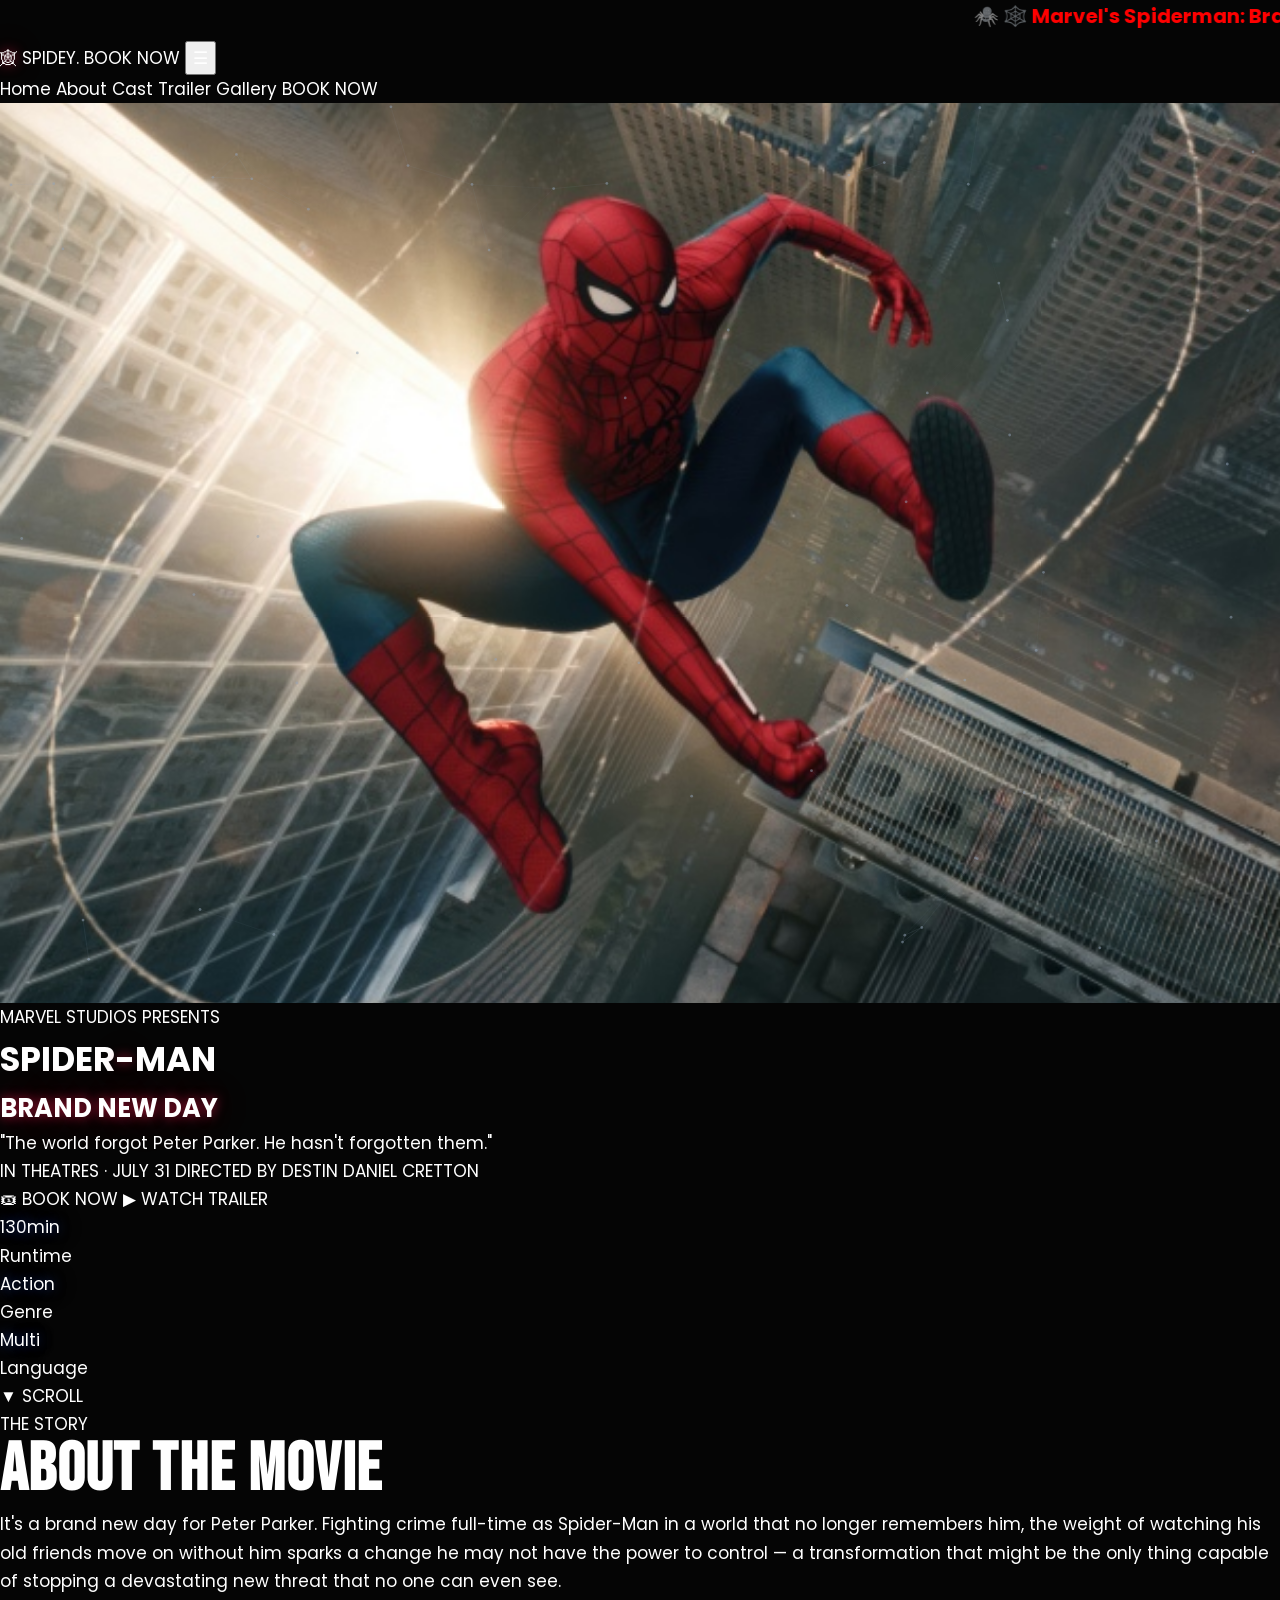
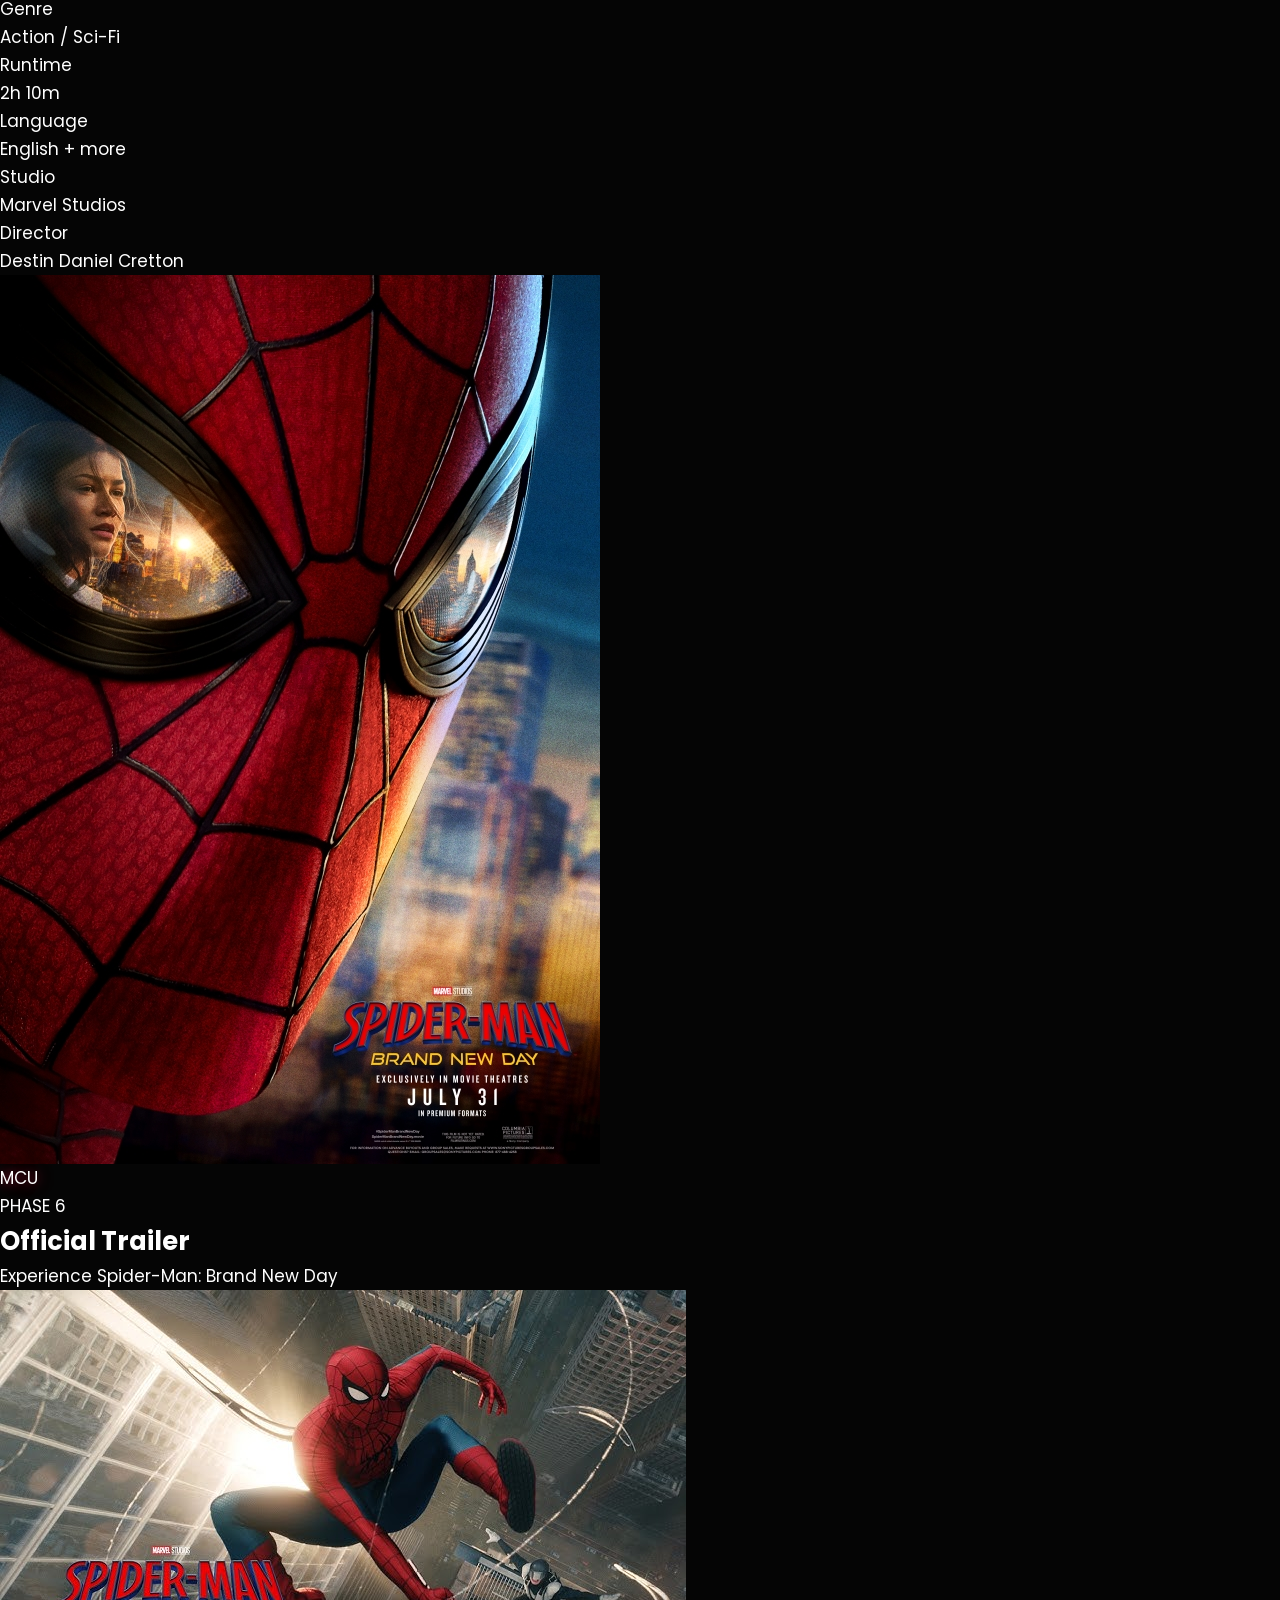
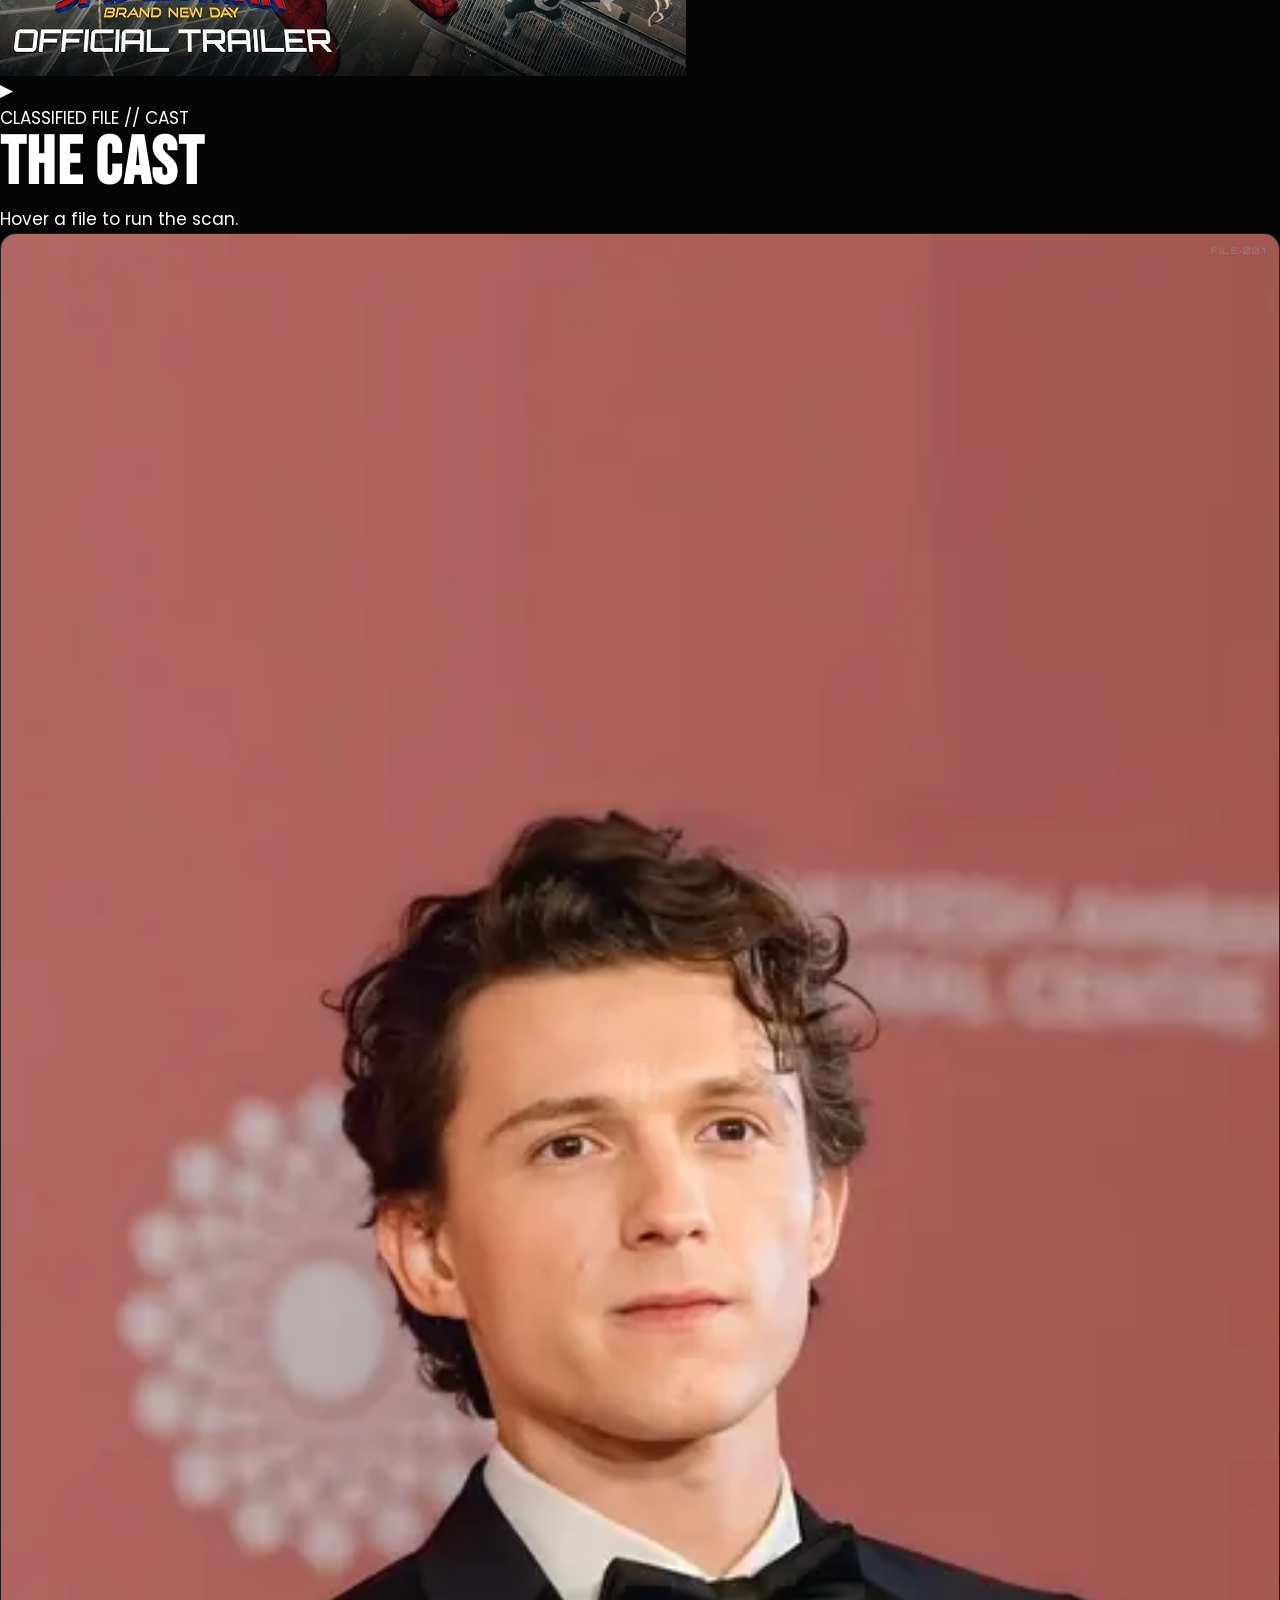
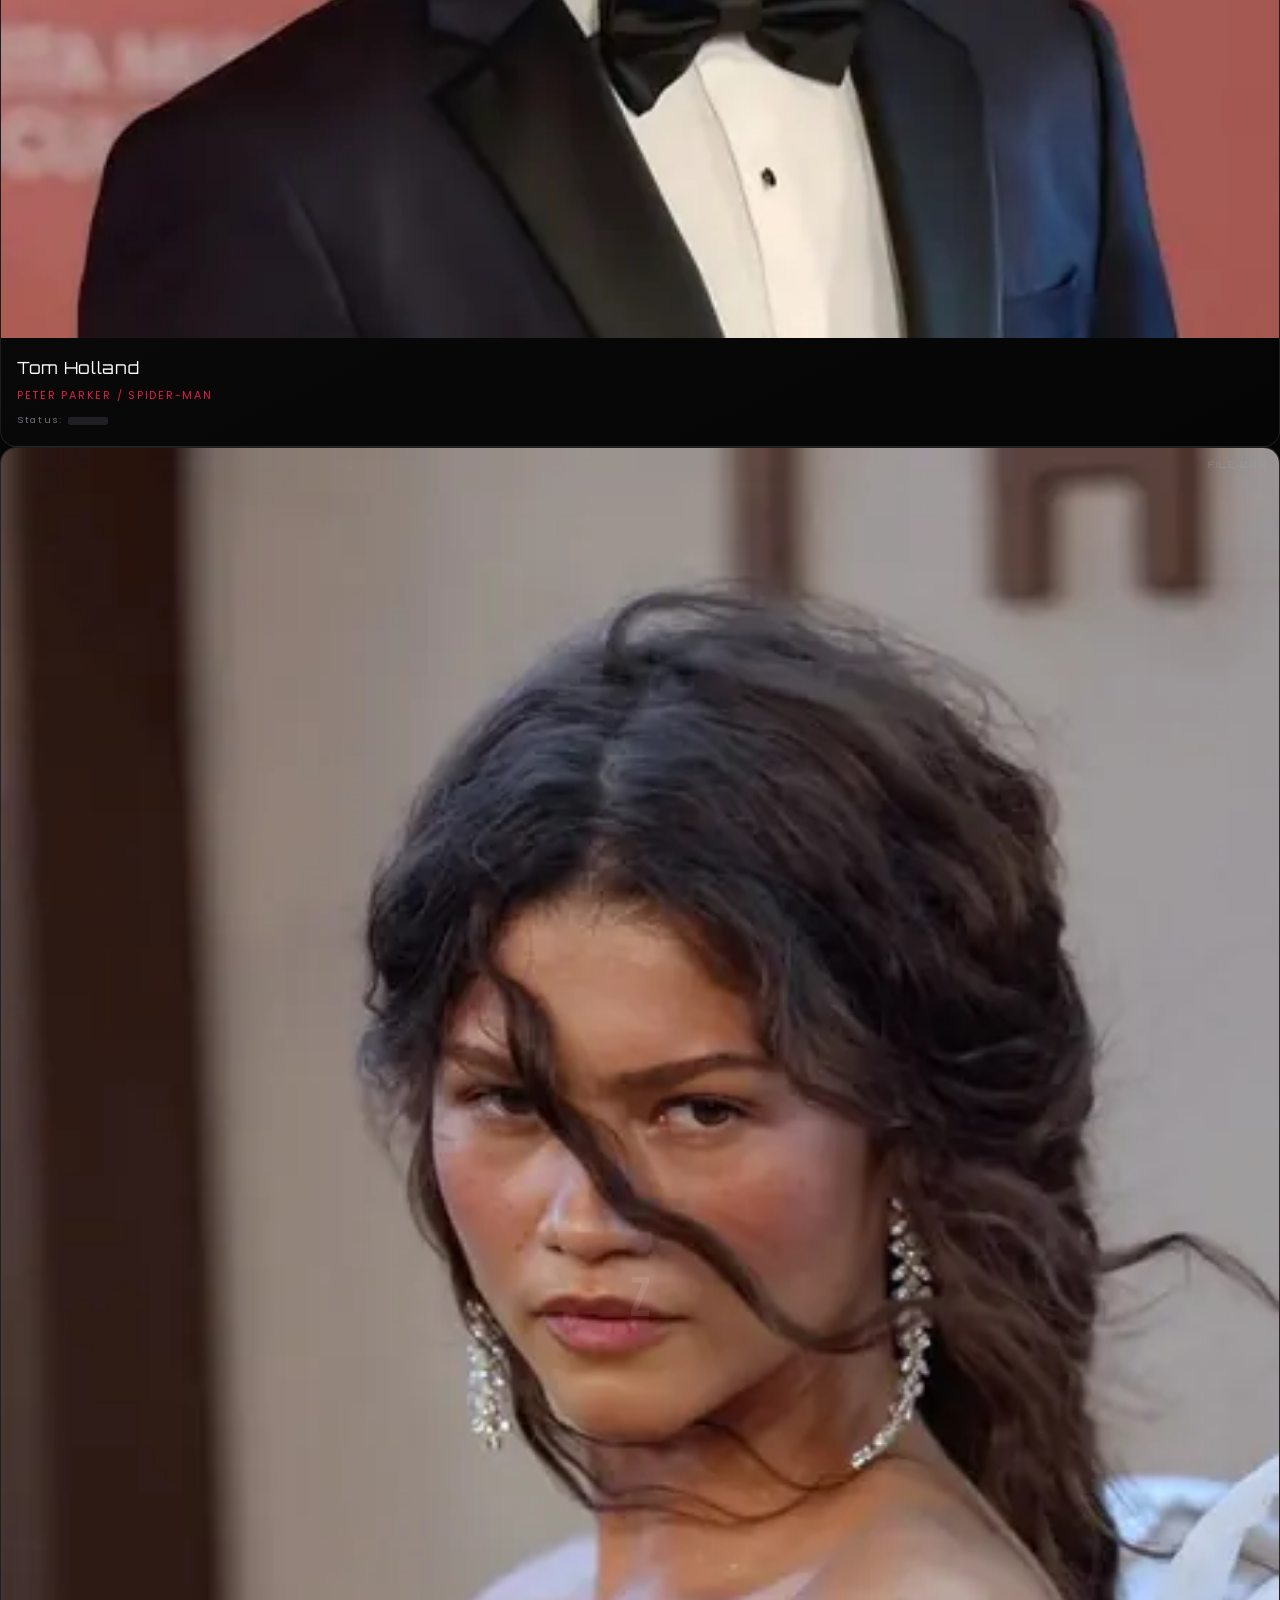
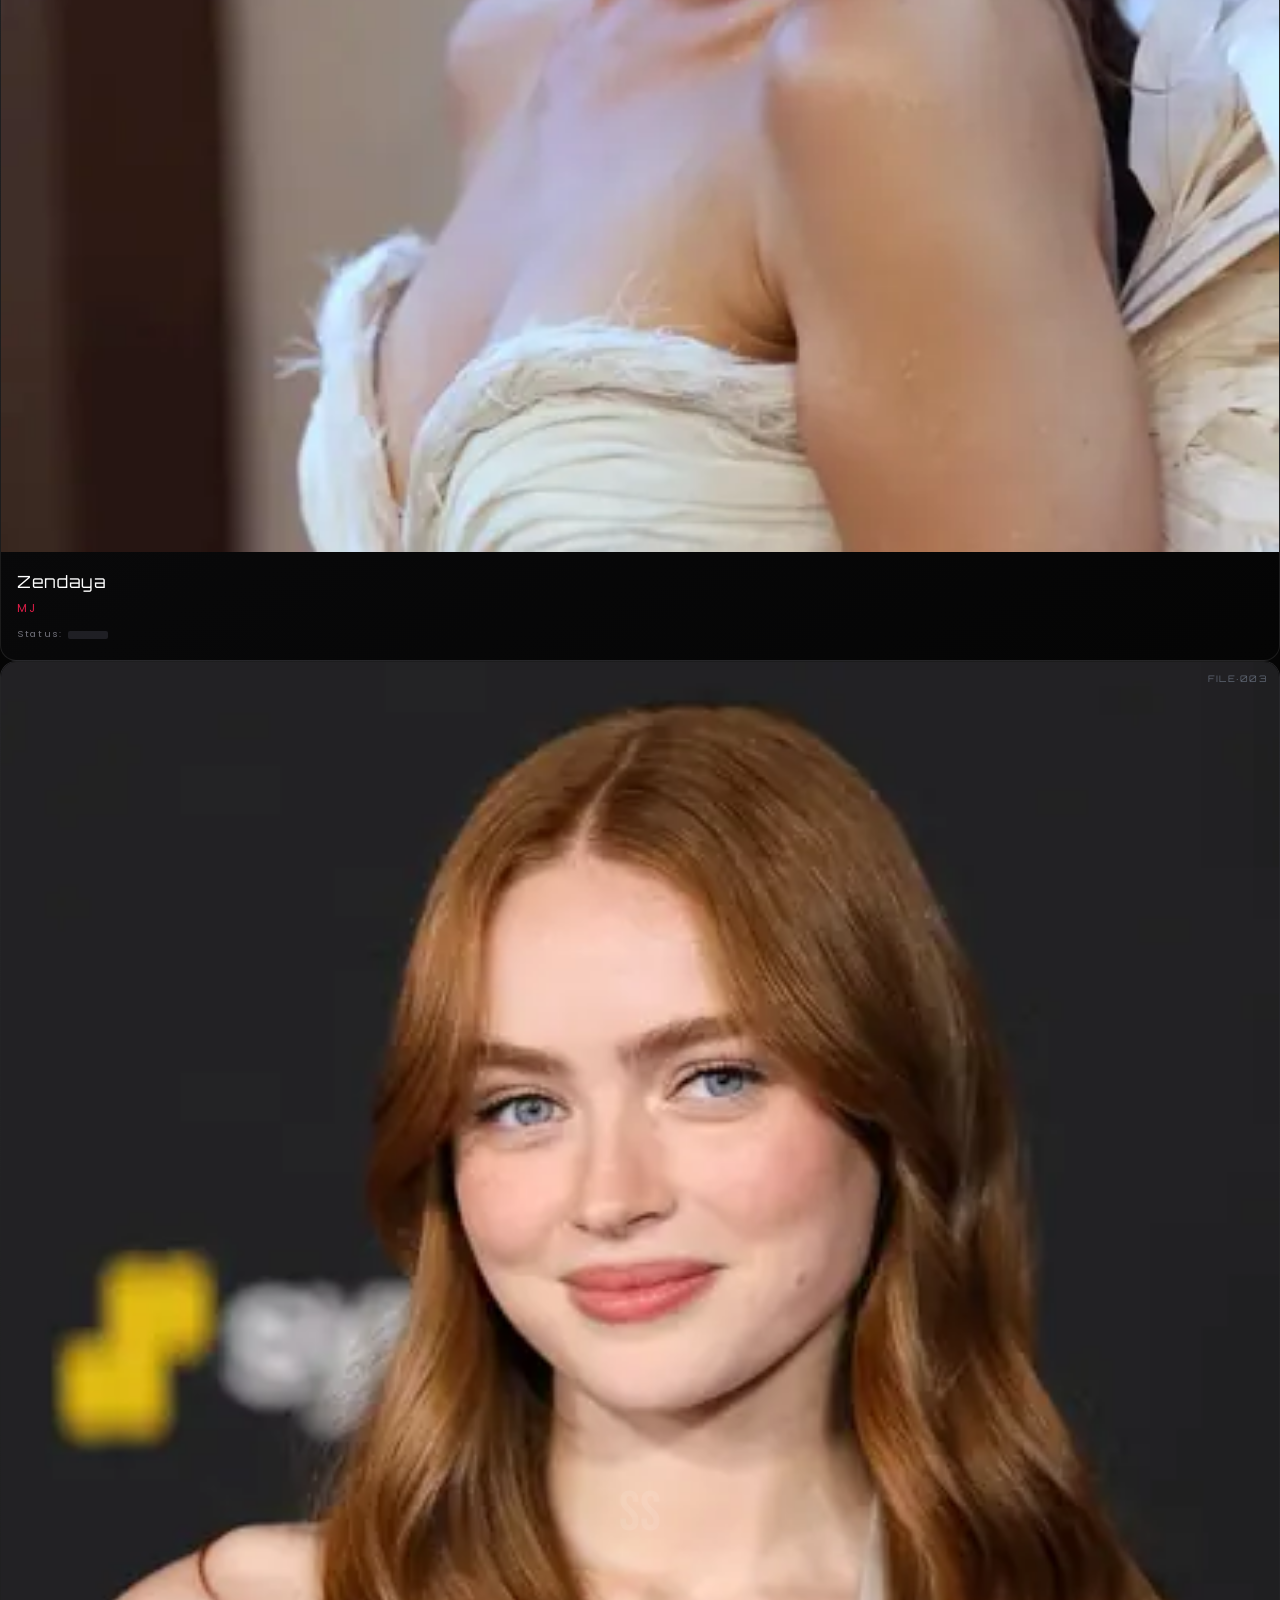
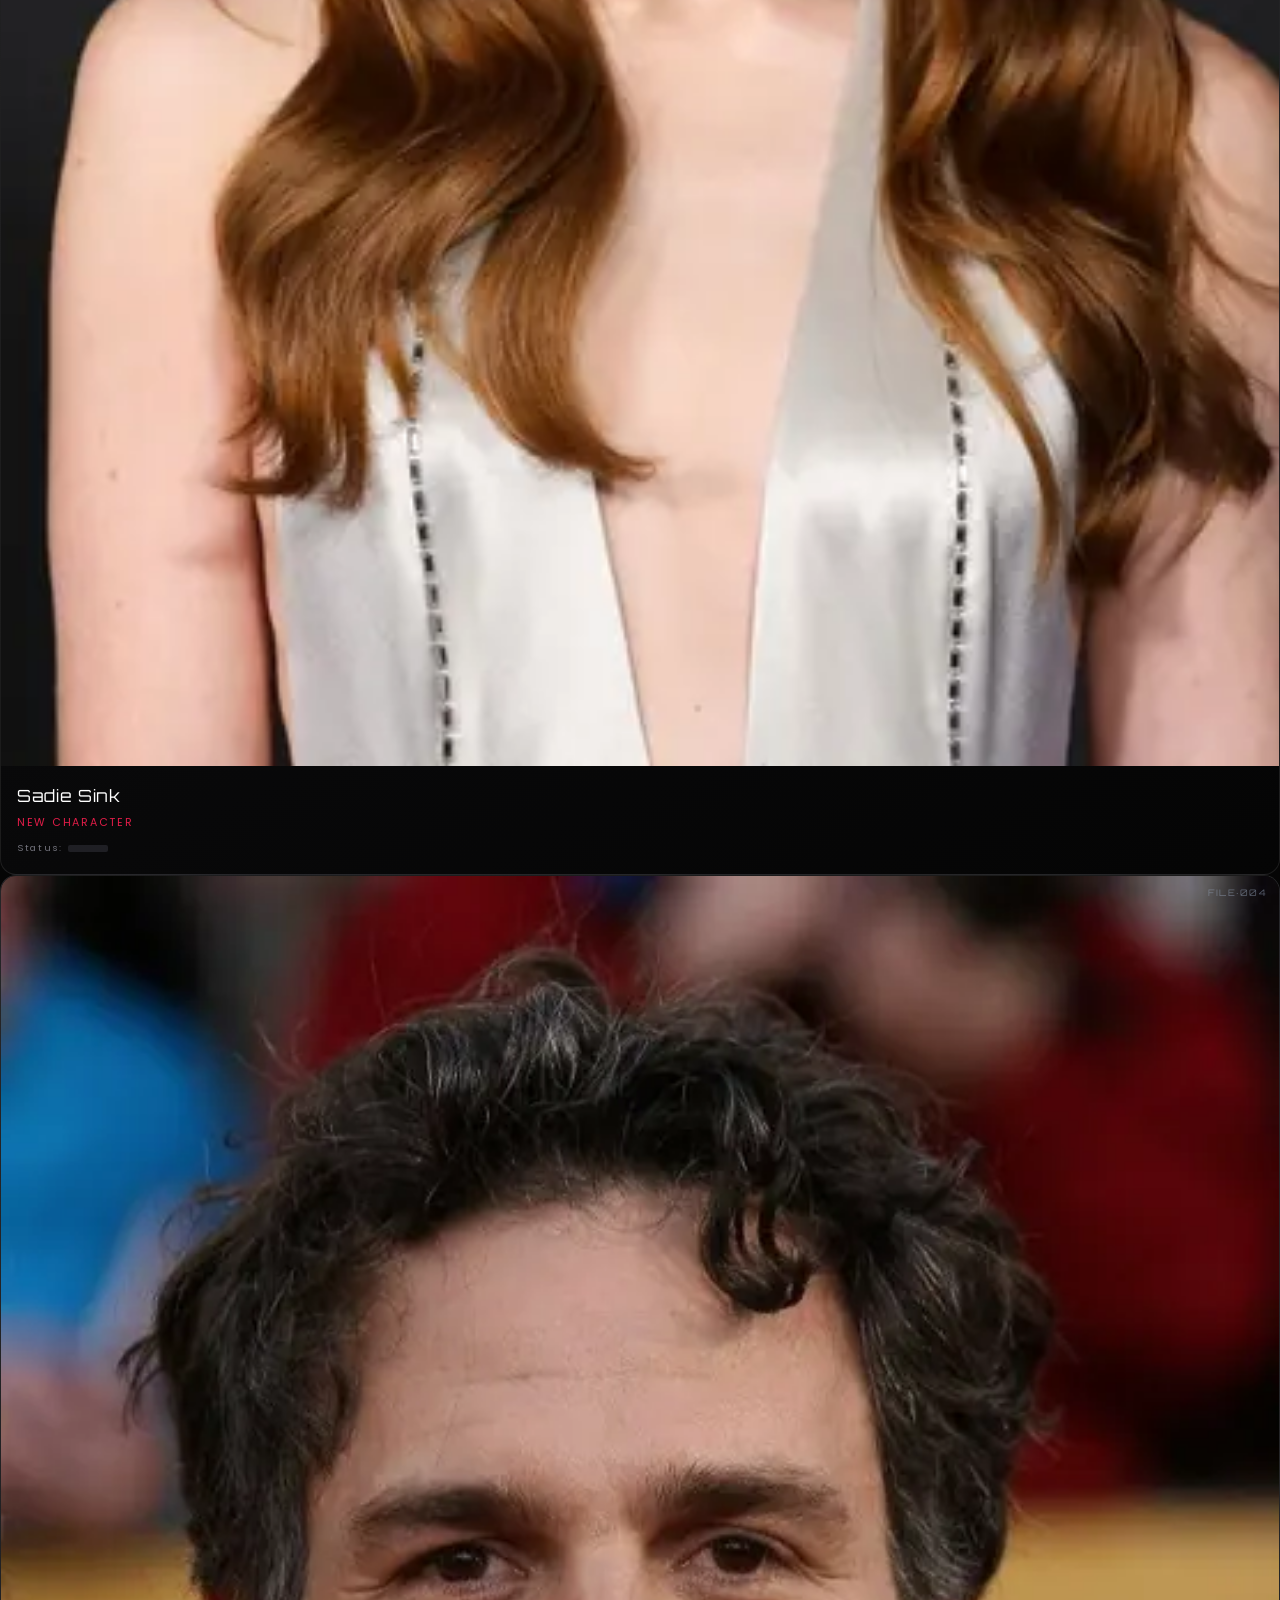
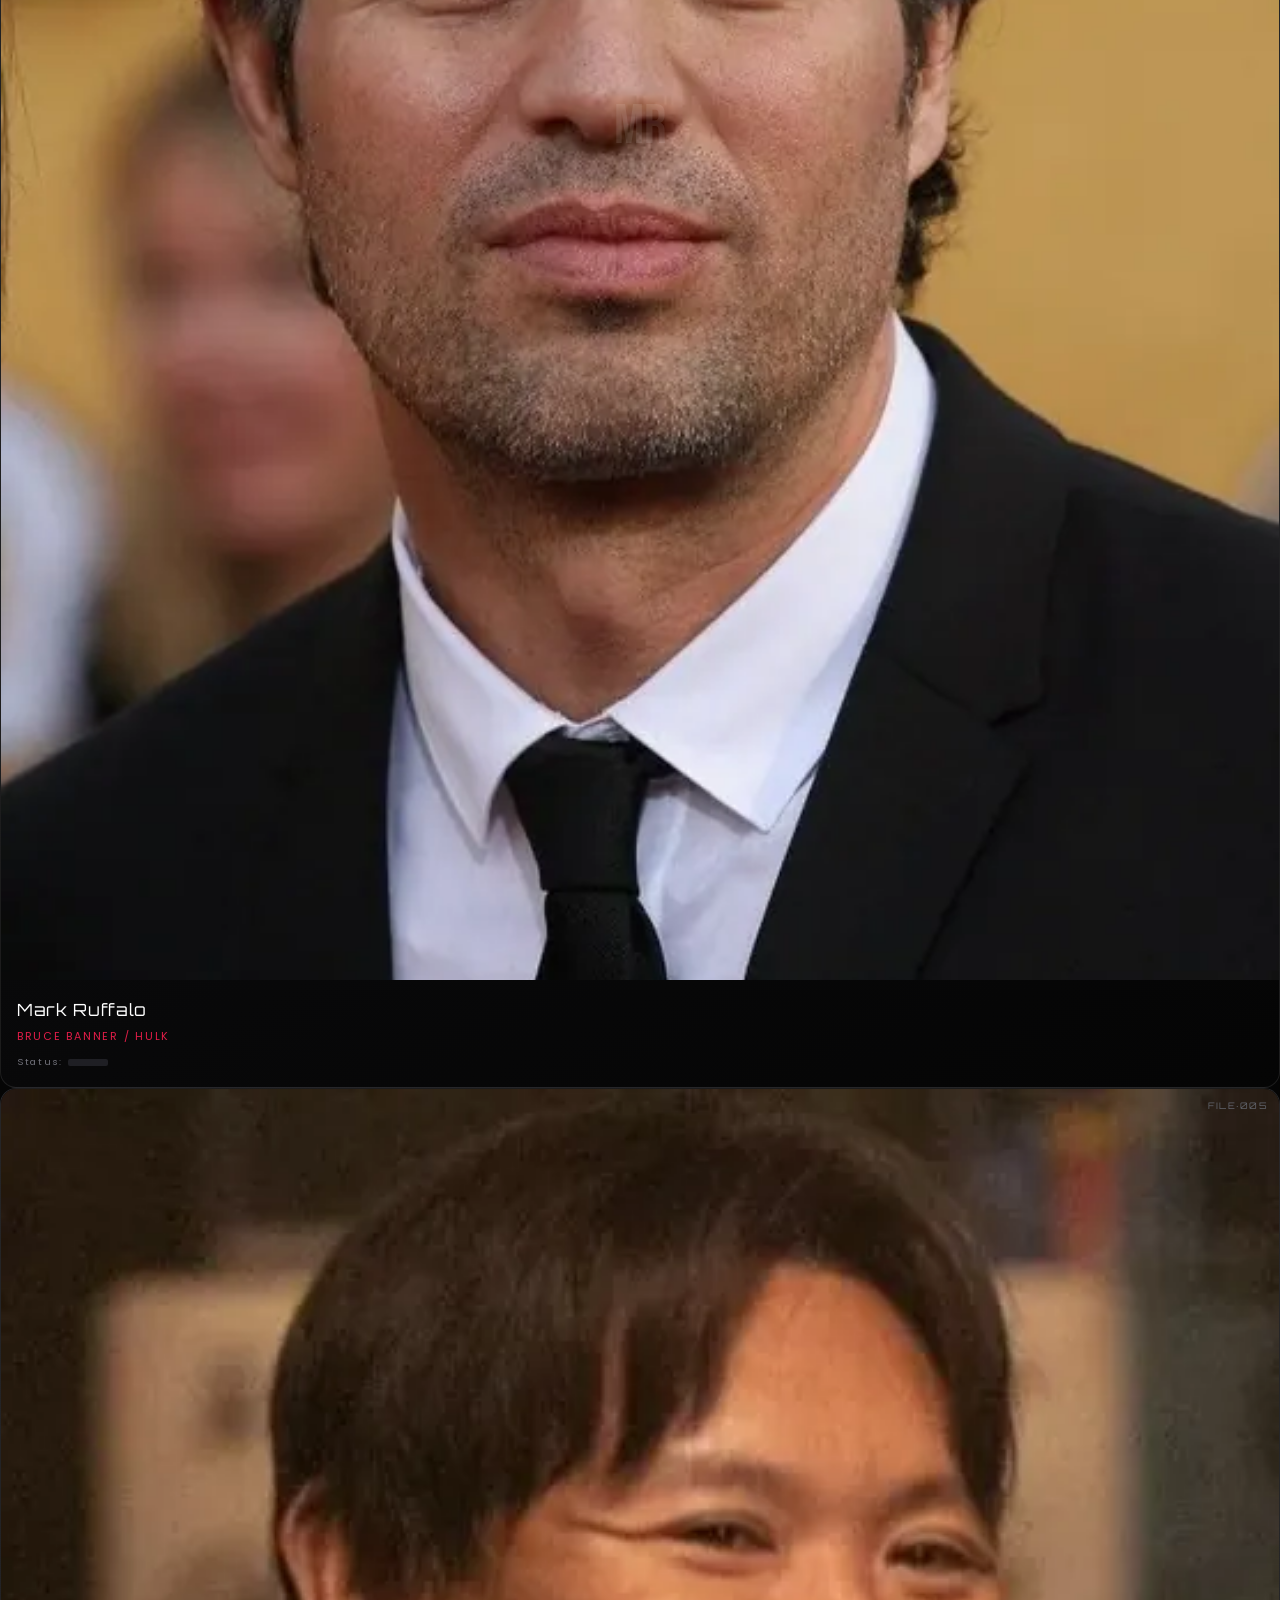
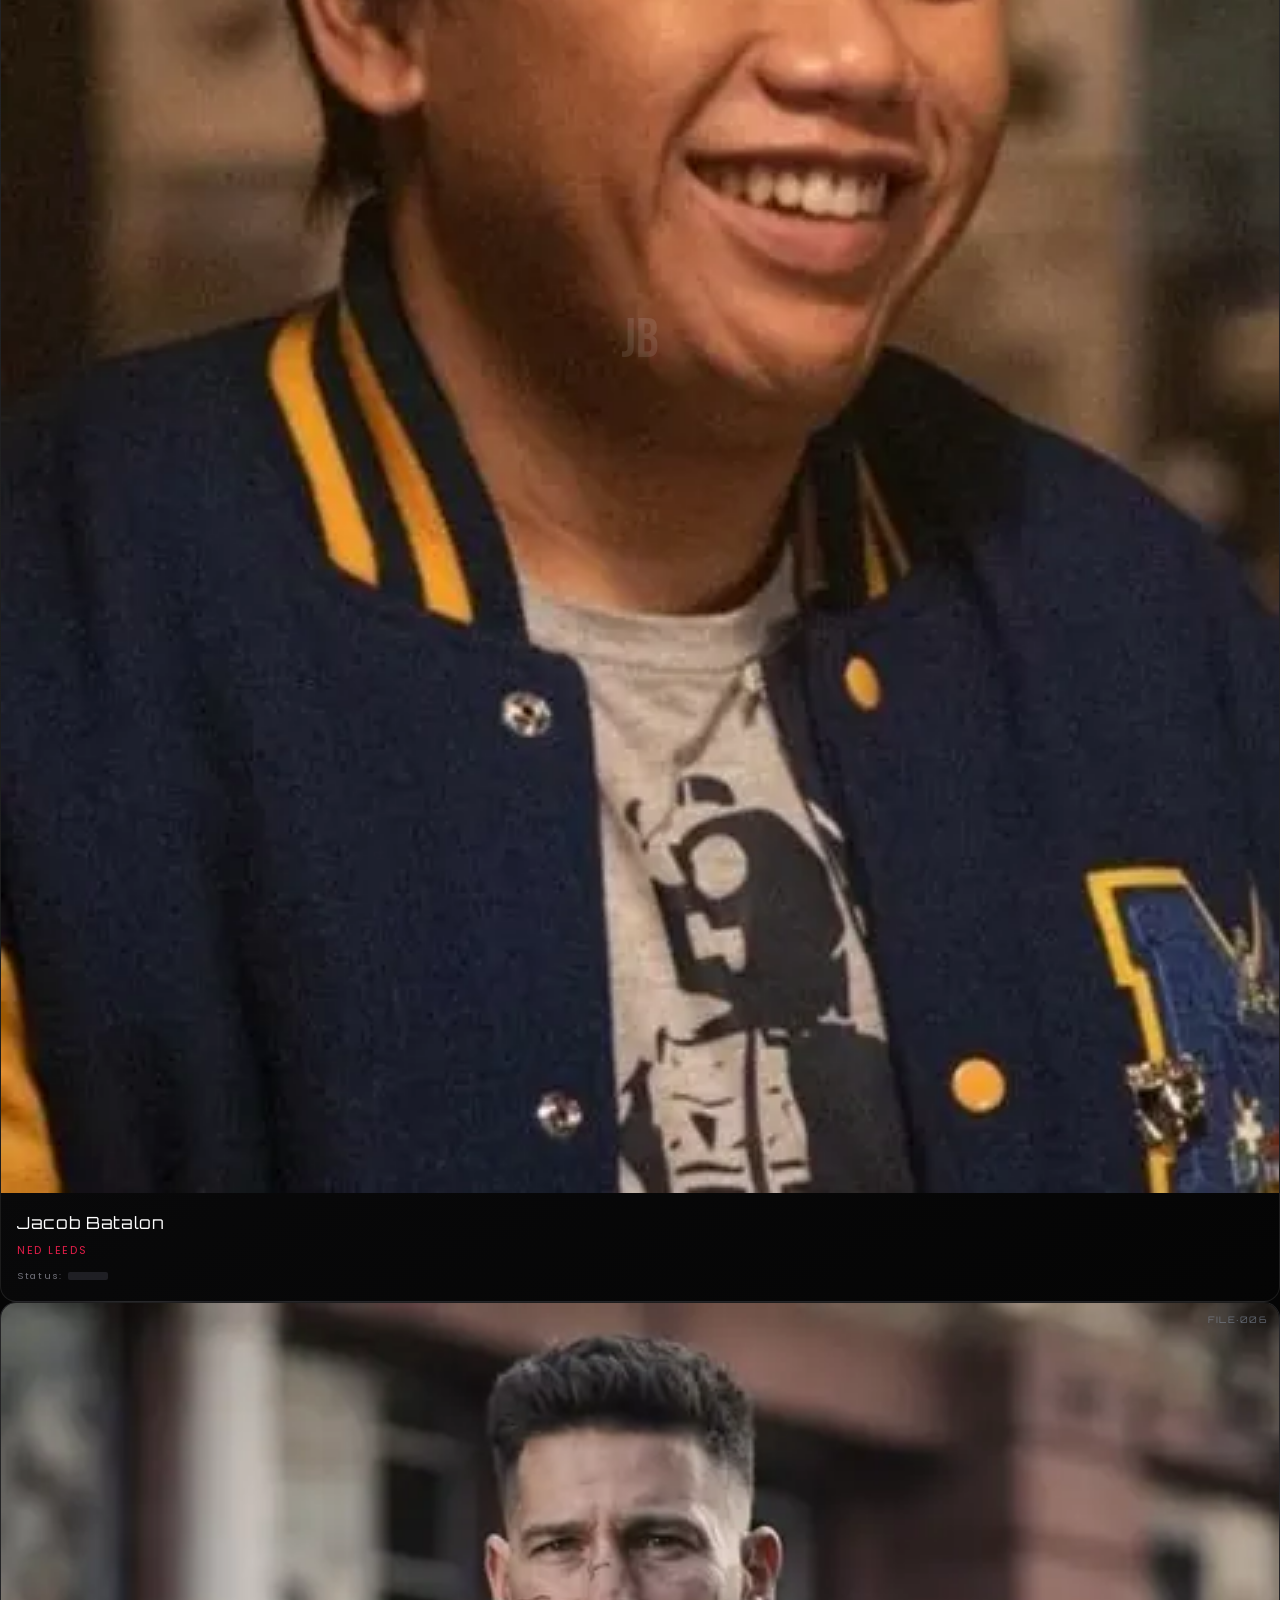
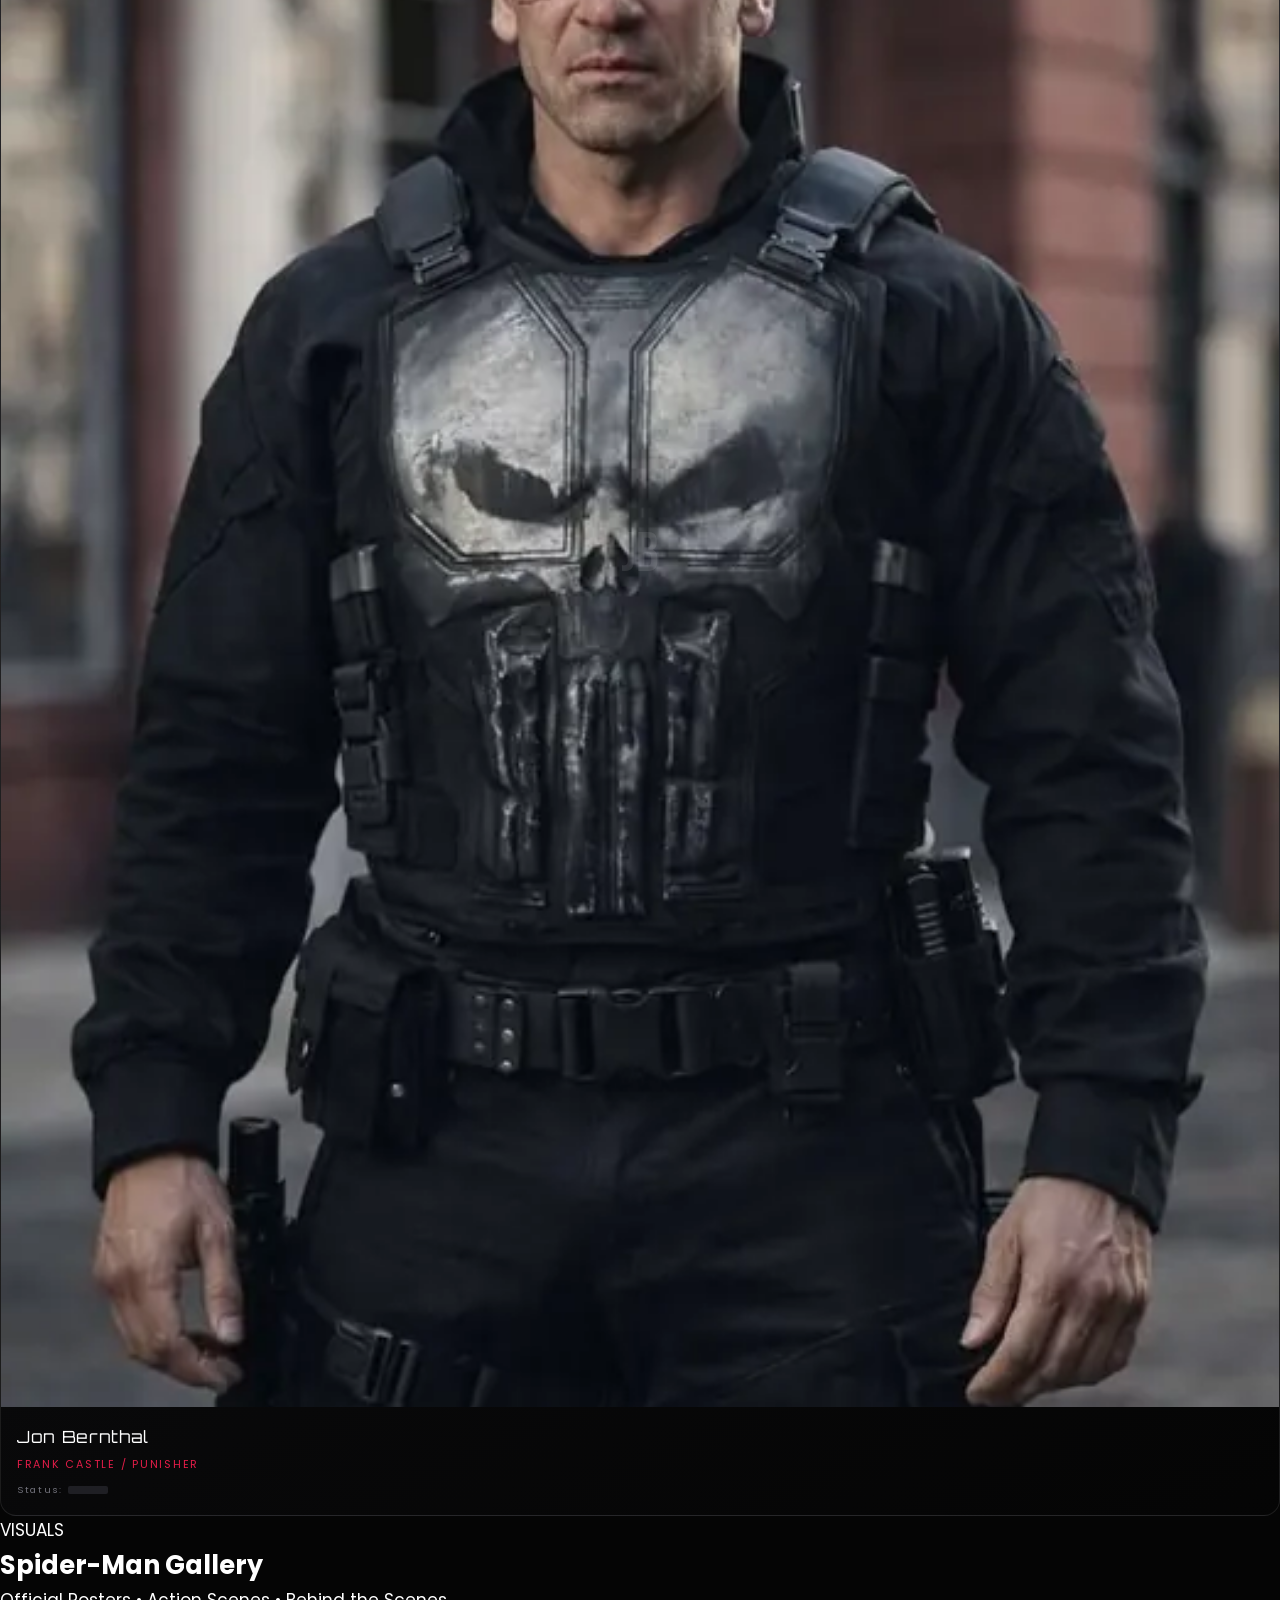
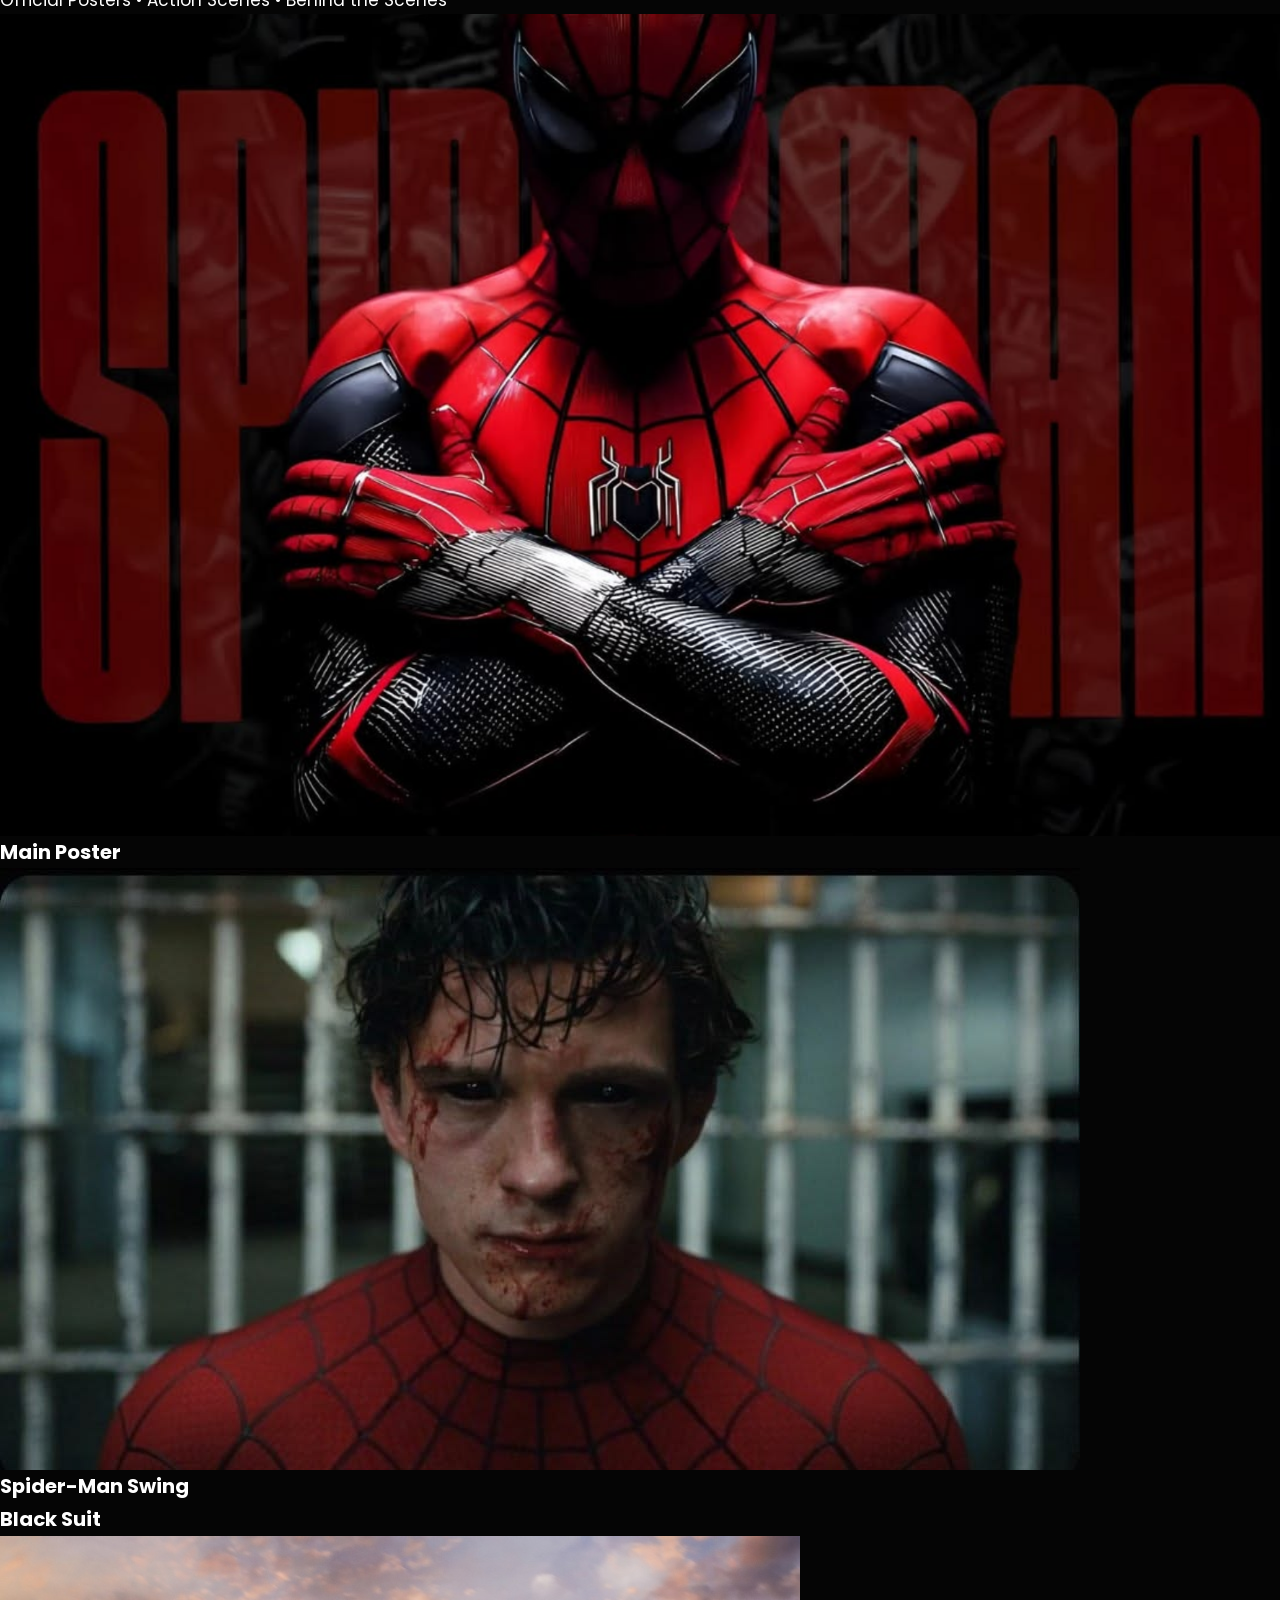
==== commit afca1cad: "Add gallery card for Spider-Verse Energy" ====
--- a/index.html
+++ b/index.html
@@ -332,7 +332,12 @@
                 <h3>Spider-Verse Energy</h3>
             </div>
         </div>
-
+<div class="gallery-card wide">
+            <img src="poster.jpg" alt="">
+            <div class="overlay">
+                <h3>Spider-Verse Energy</h3>
+            </div>
+        </div>
     </div>
 
 </section>
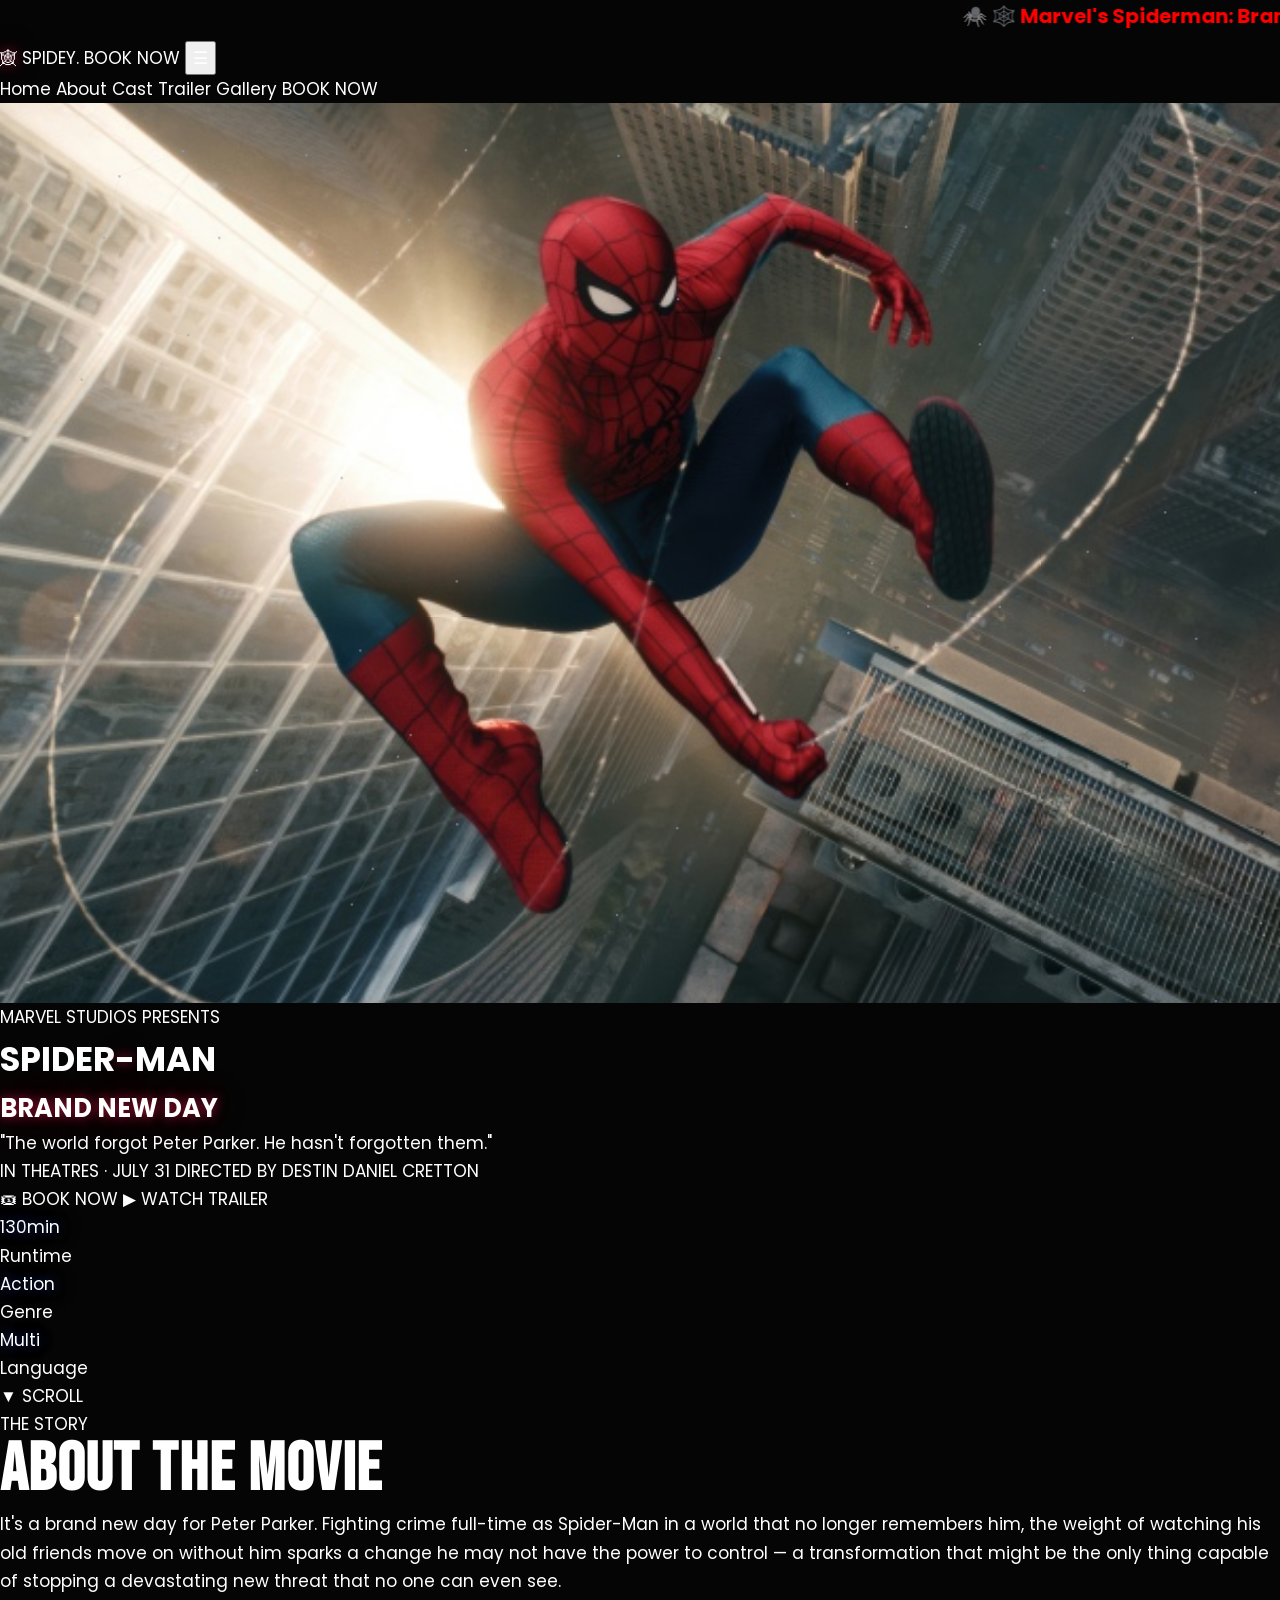
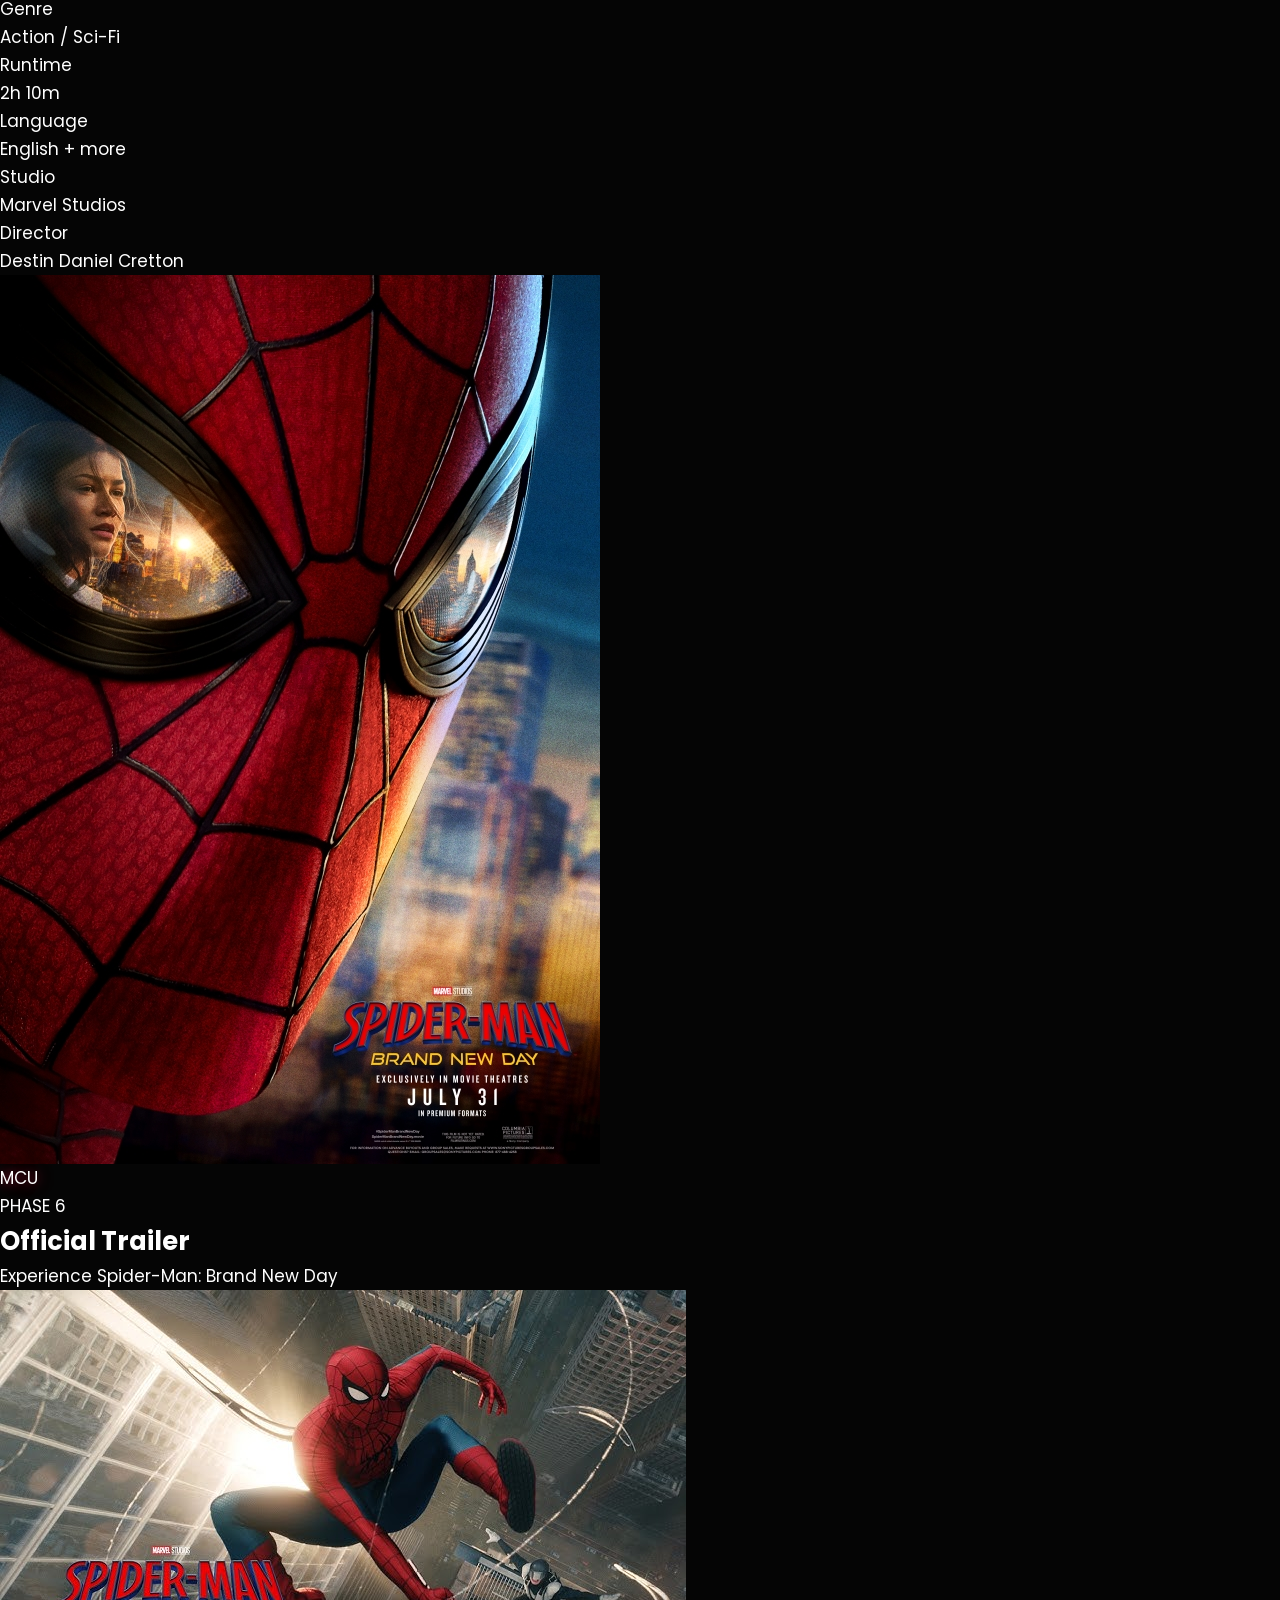
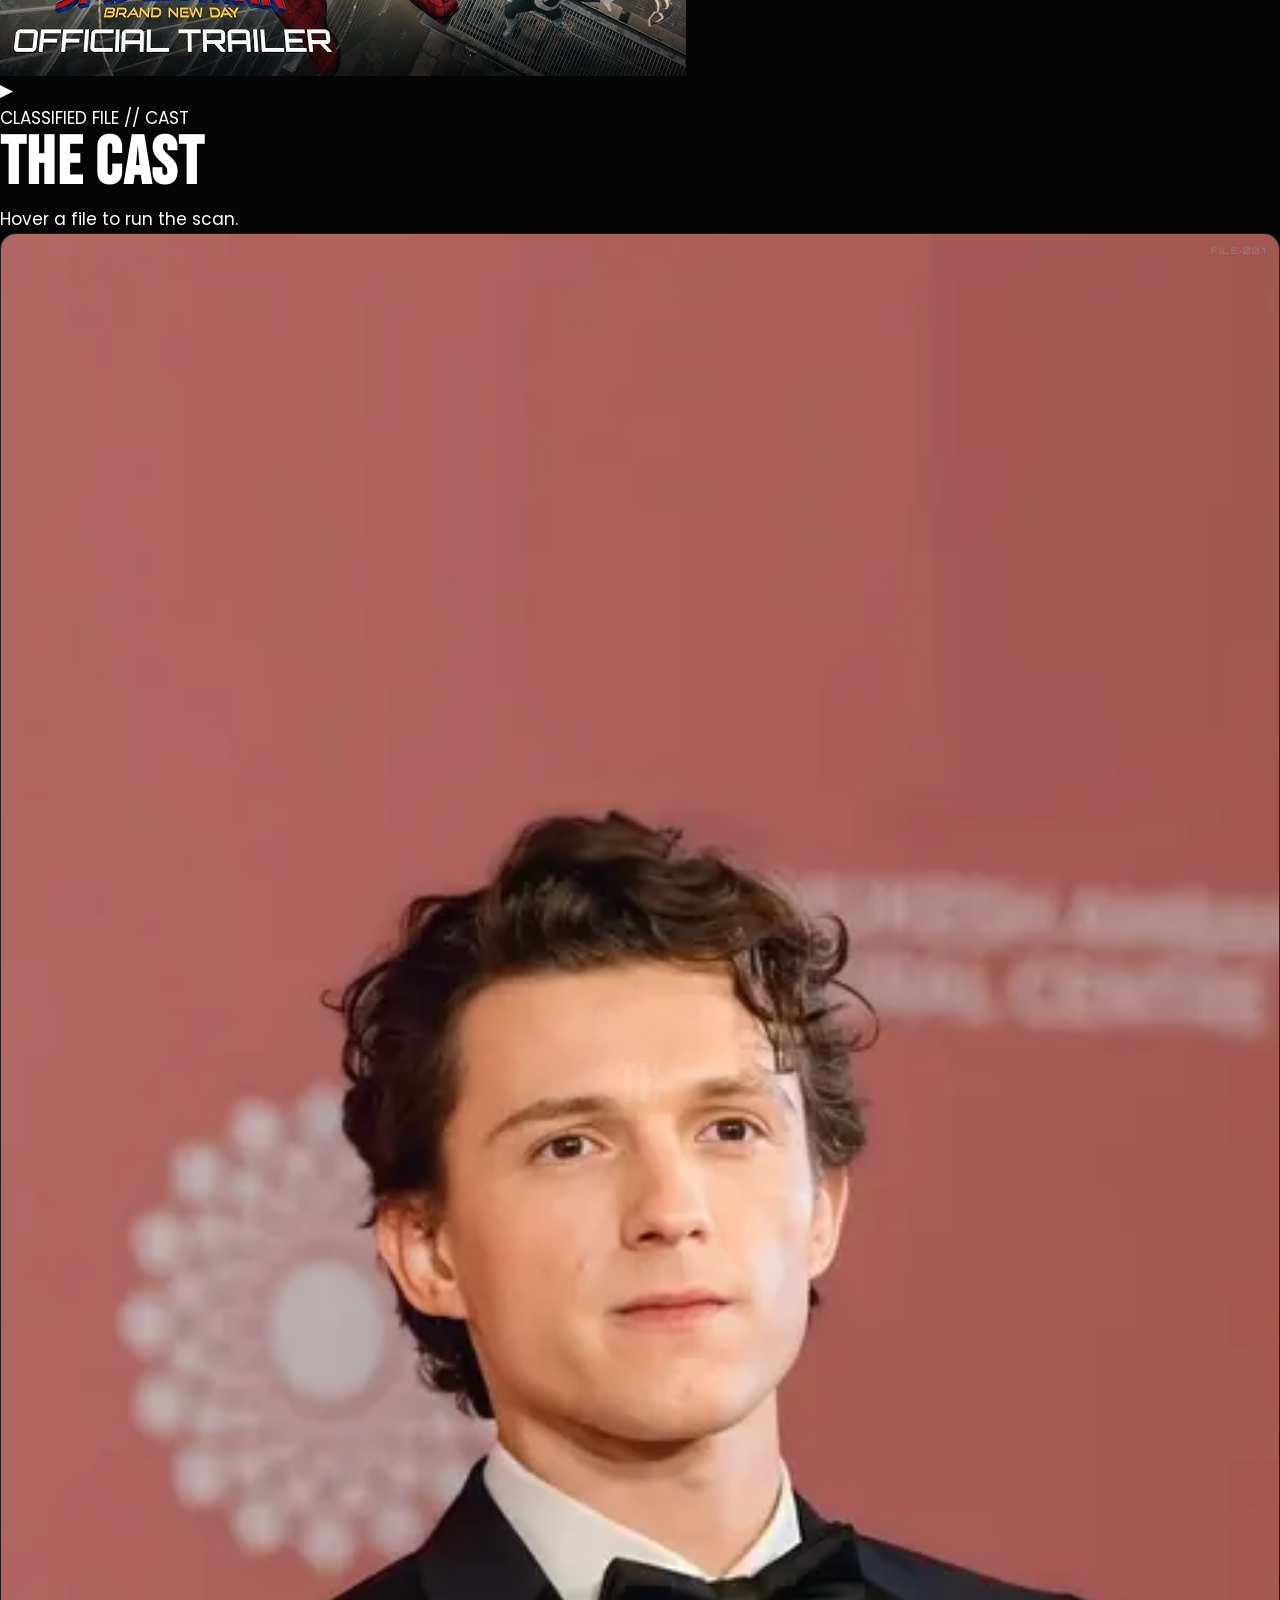
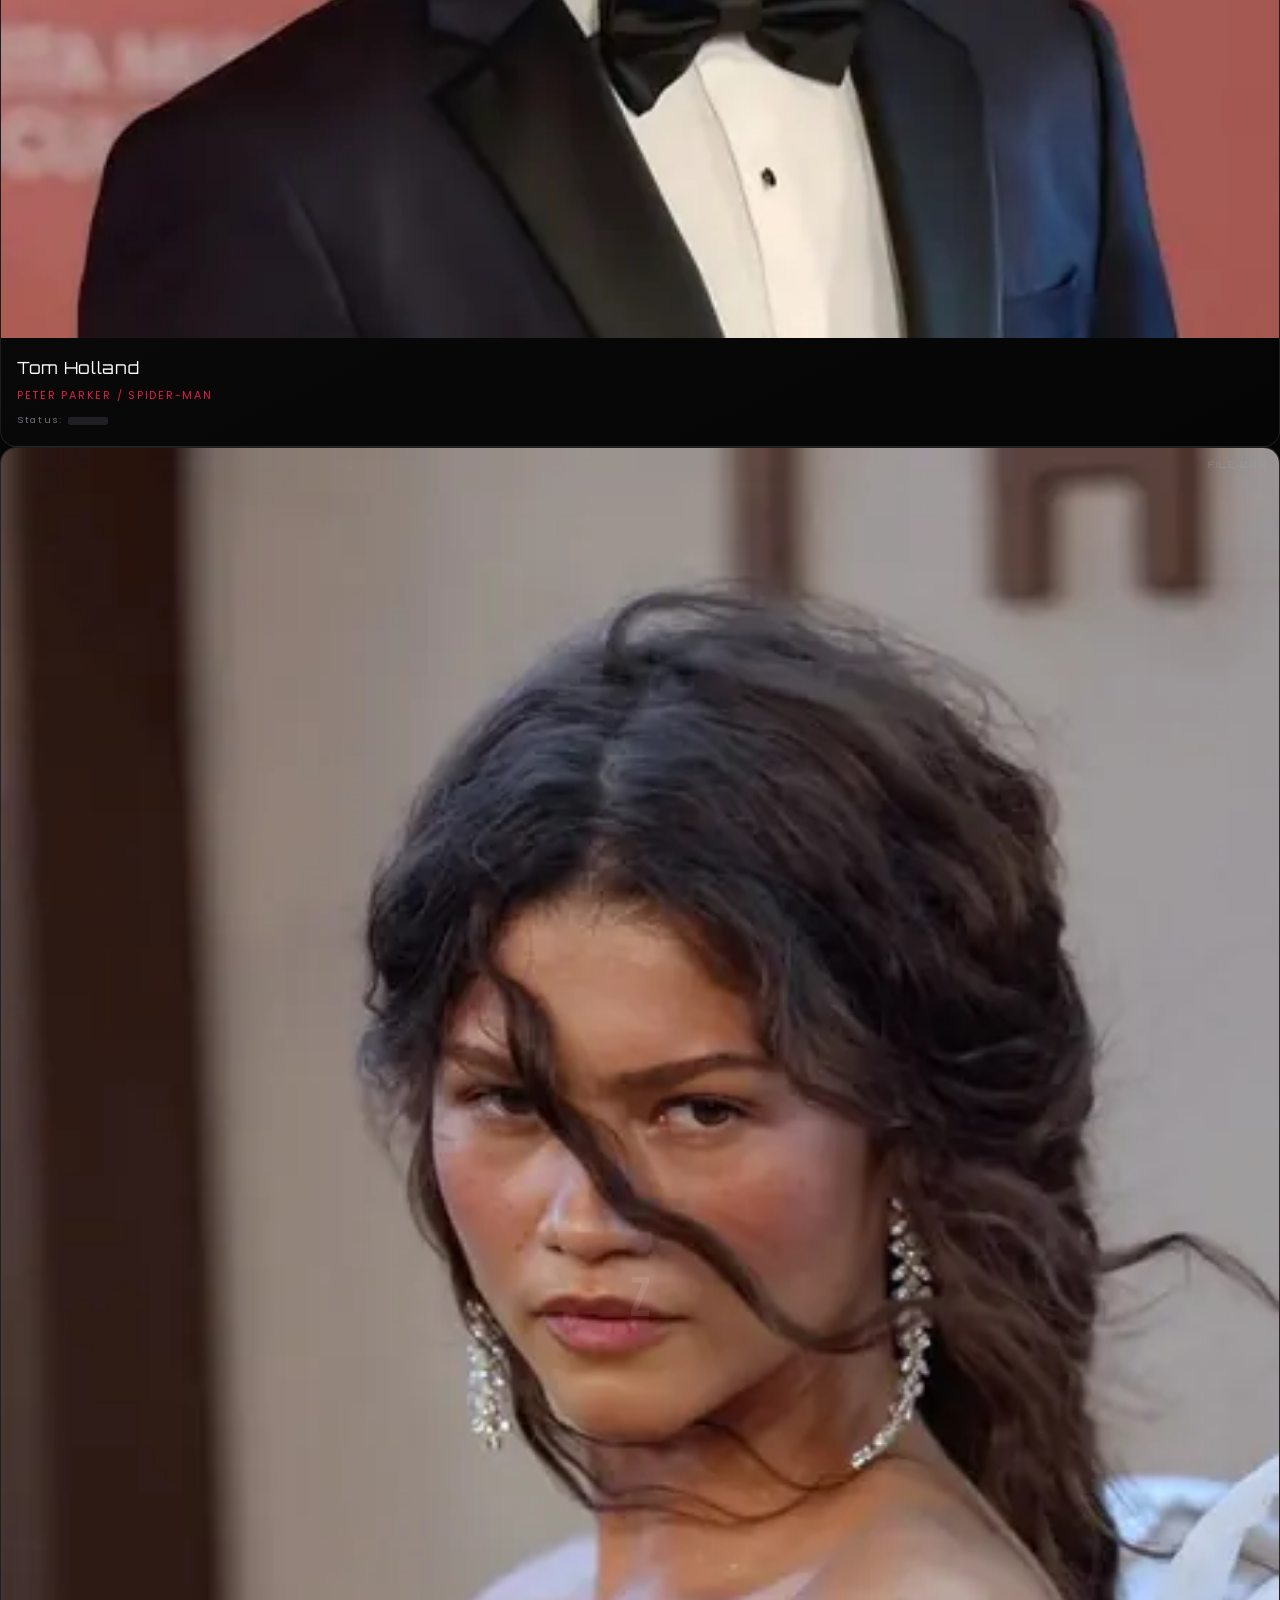
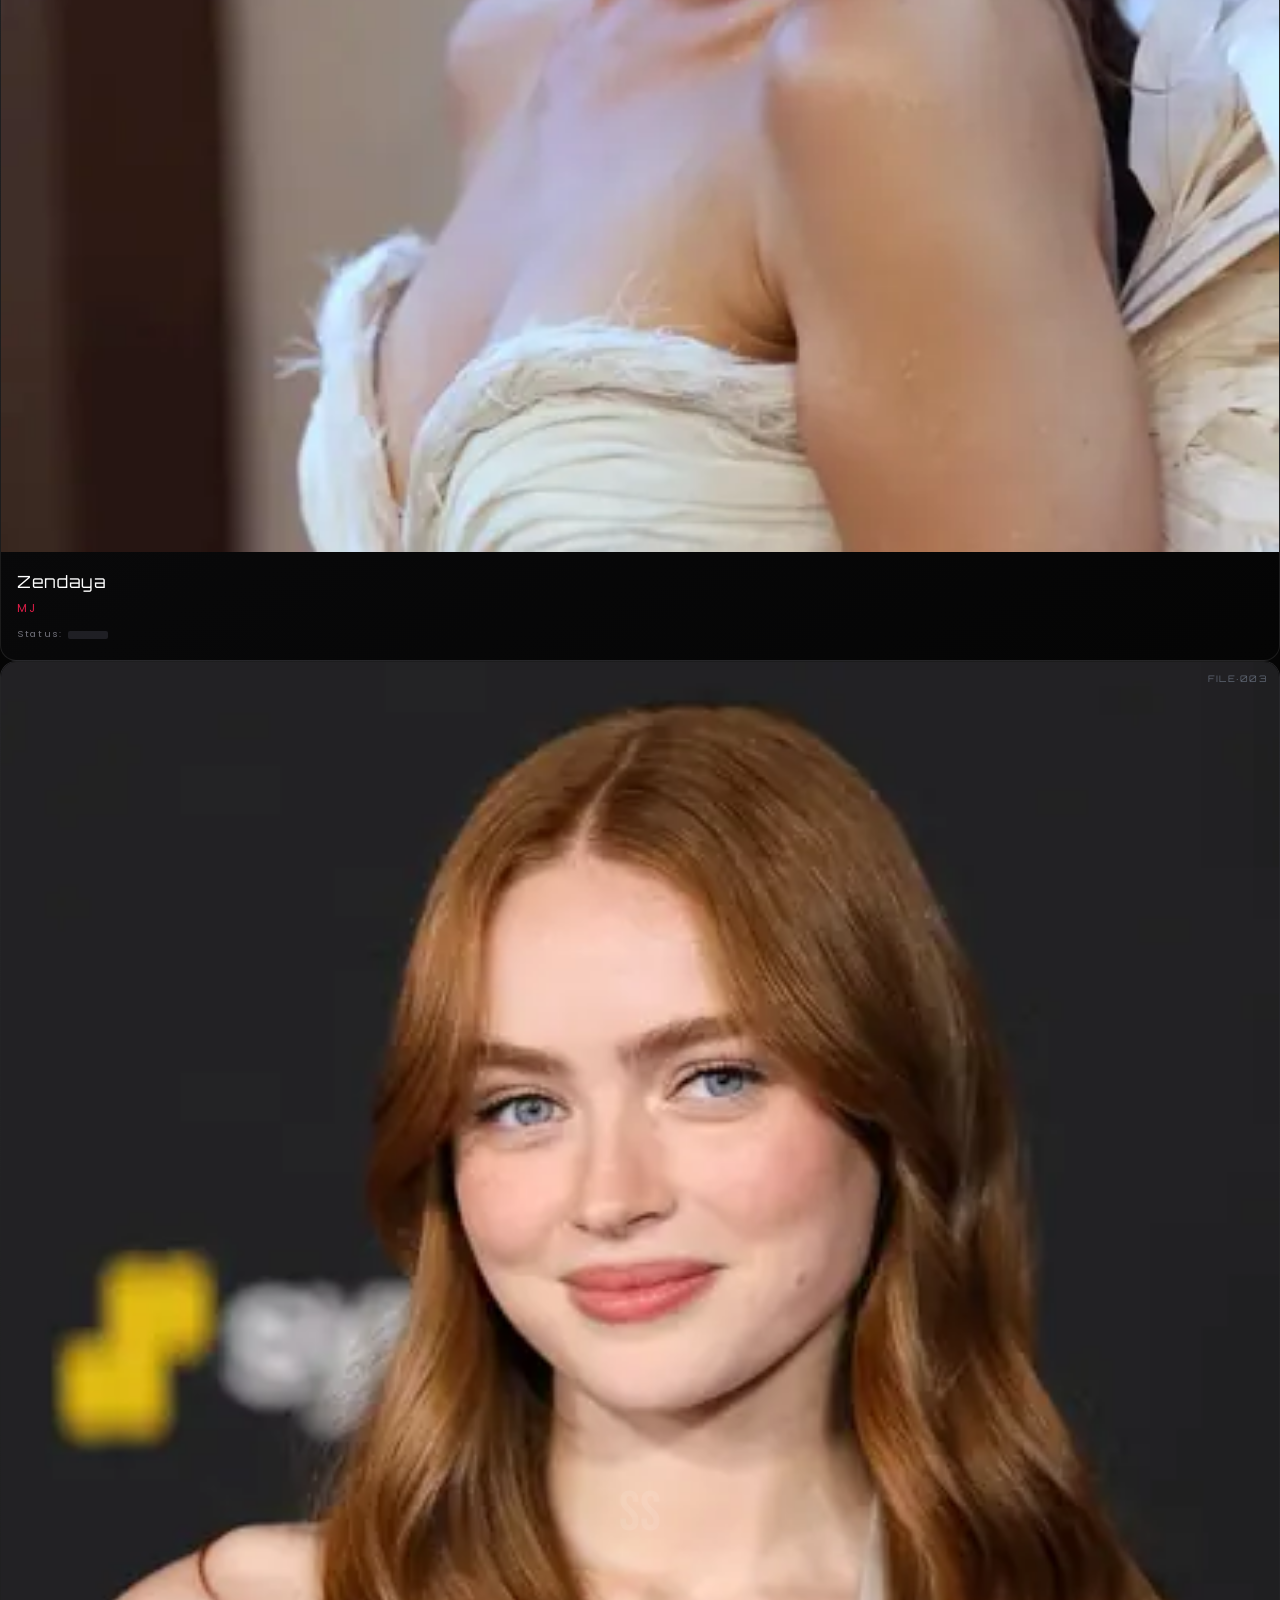
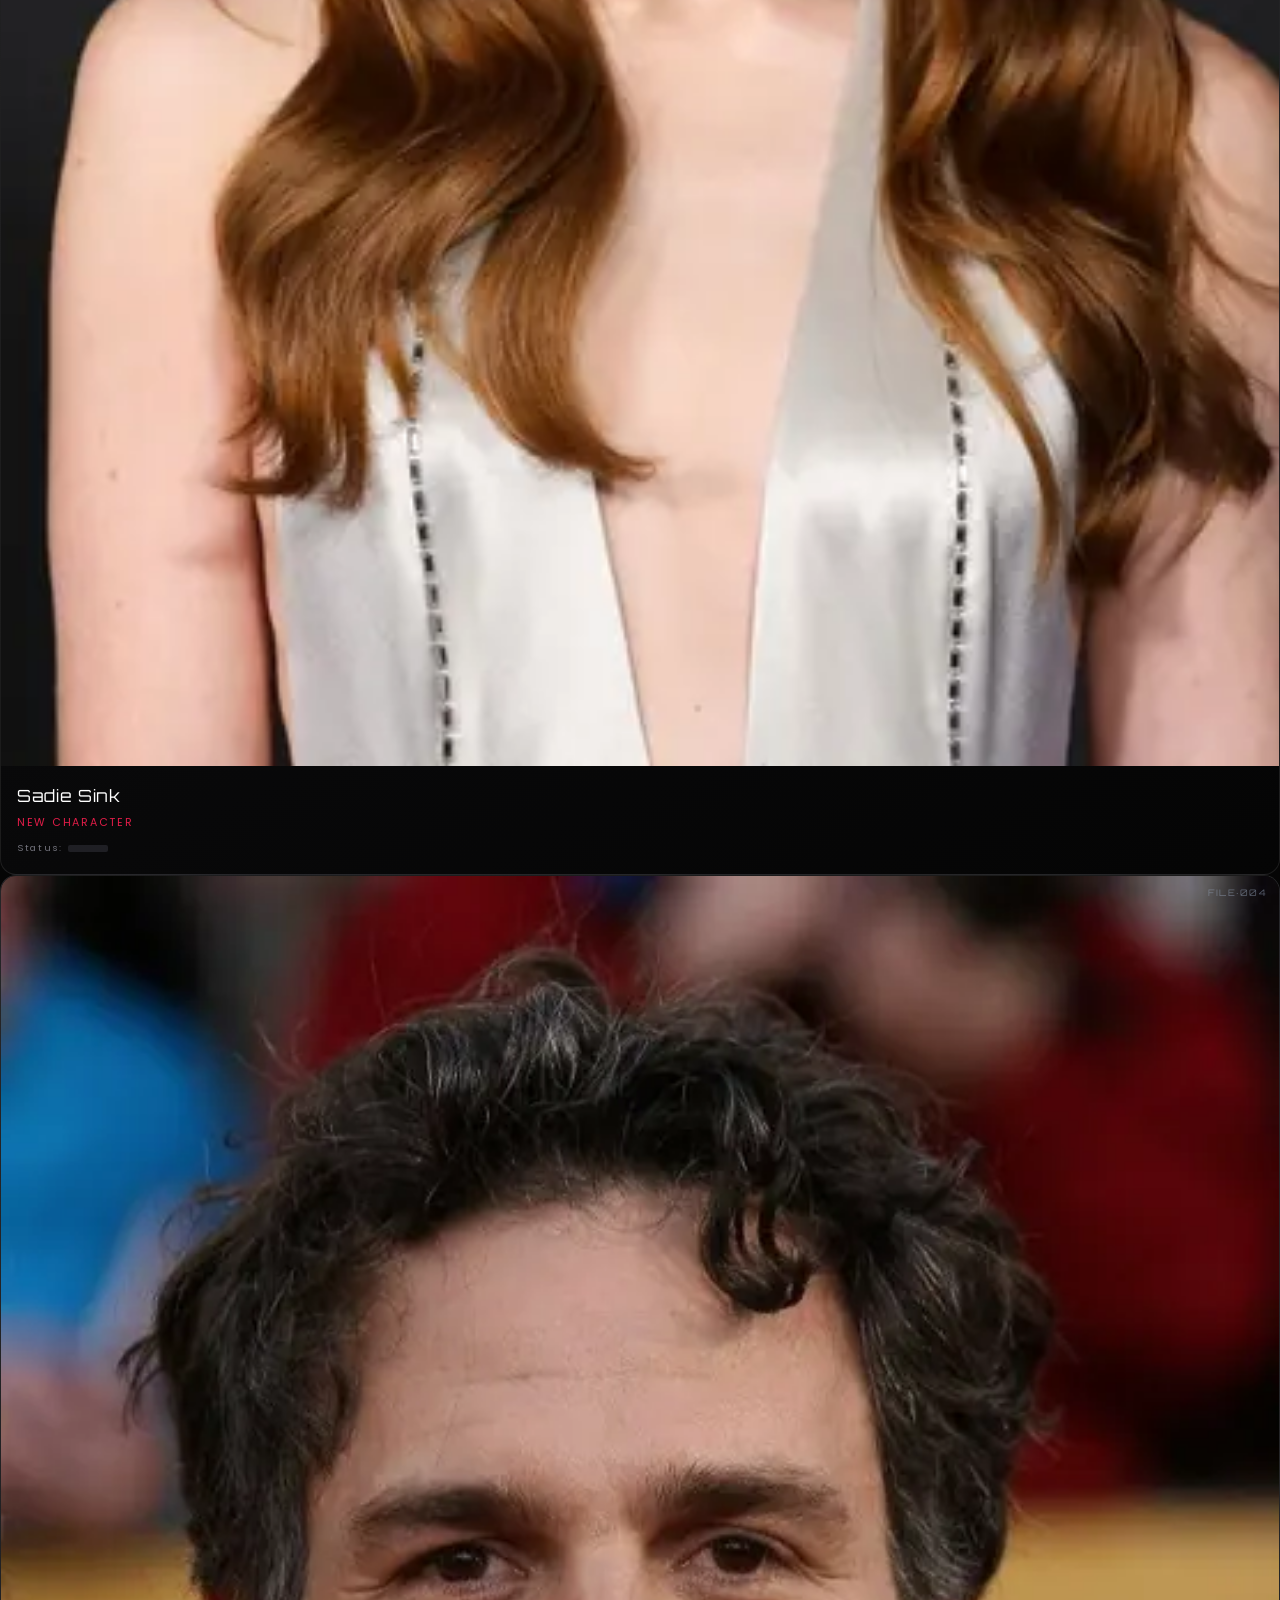
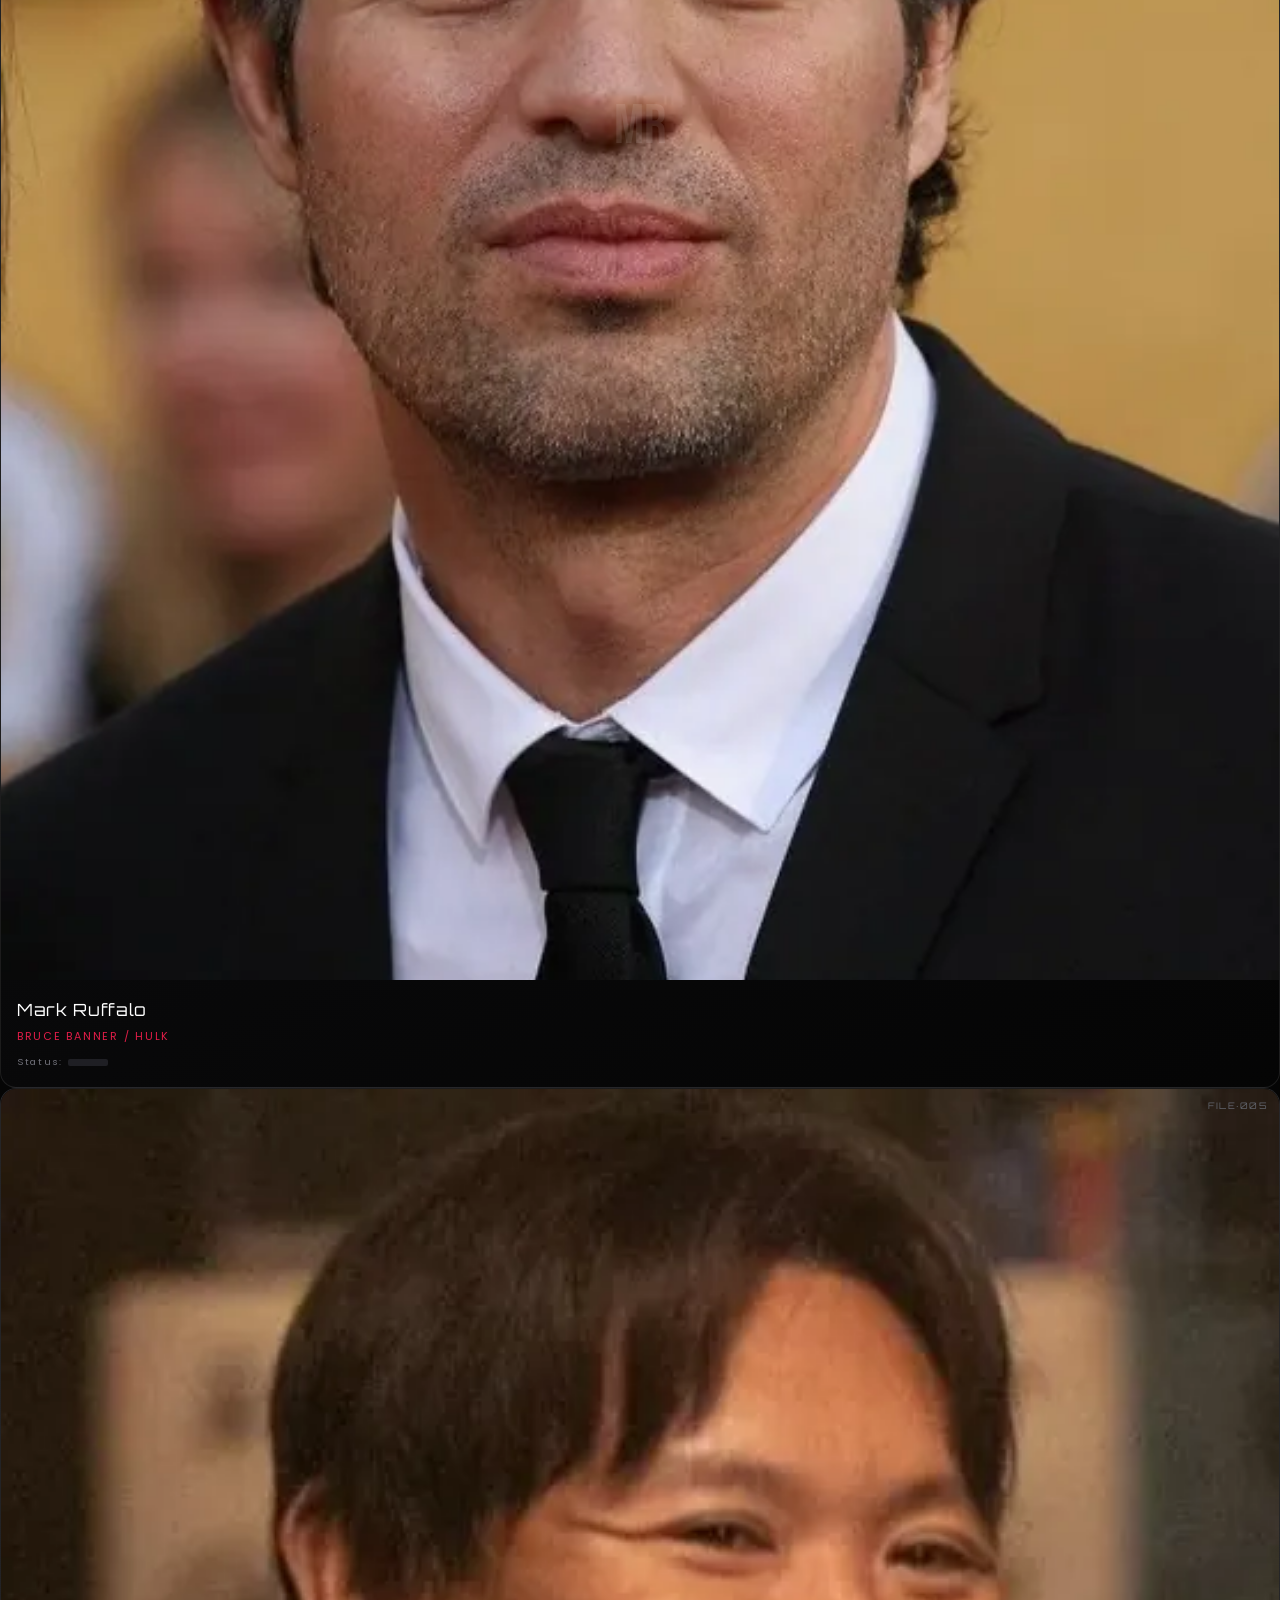
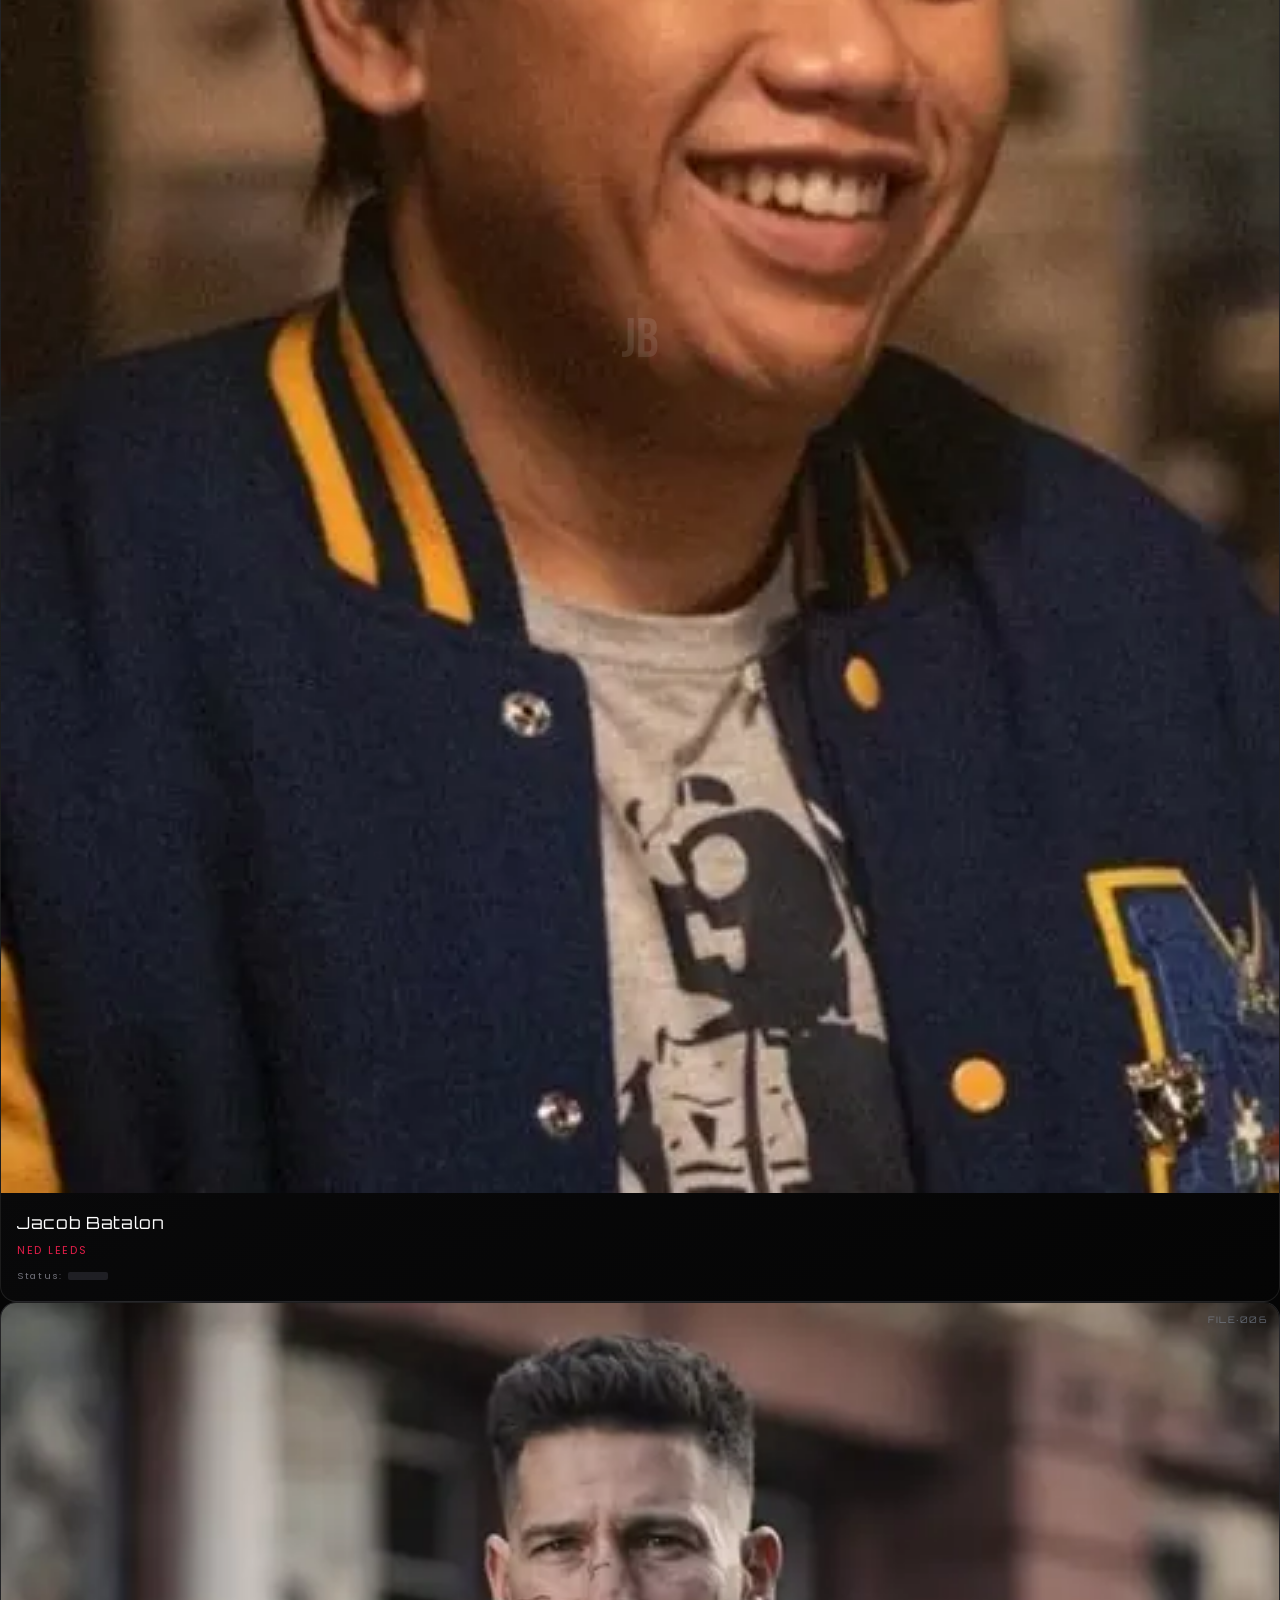
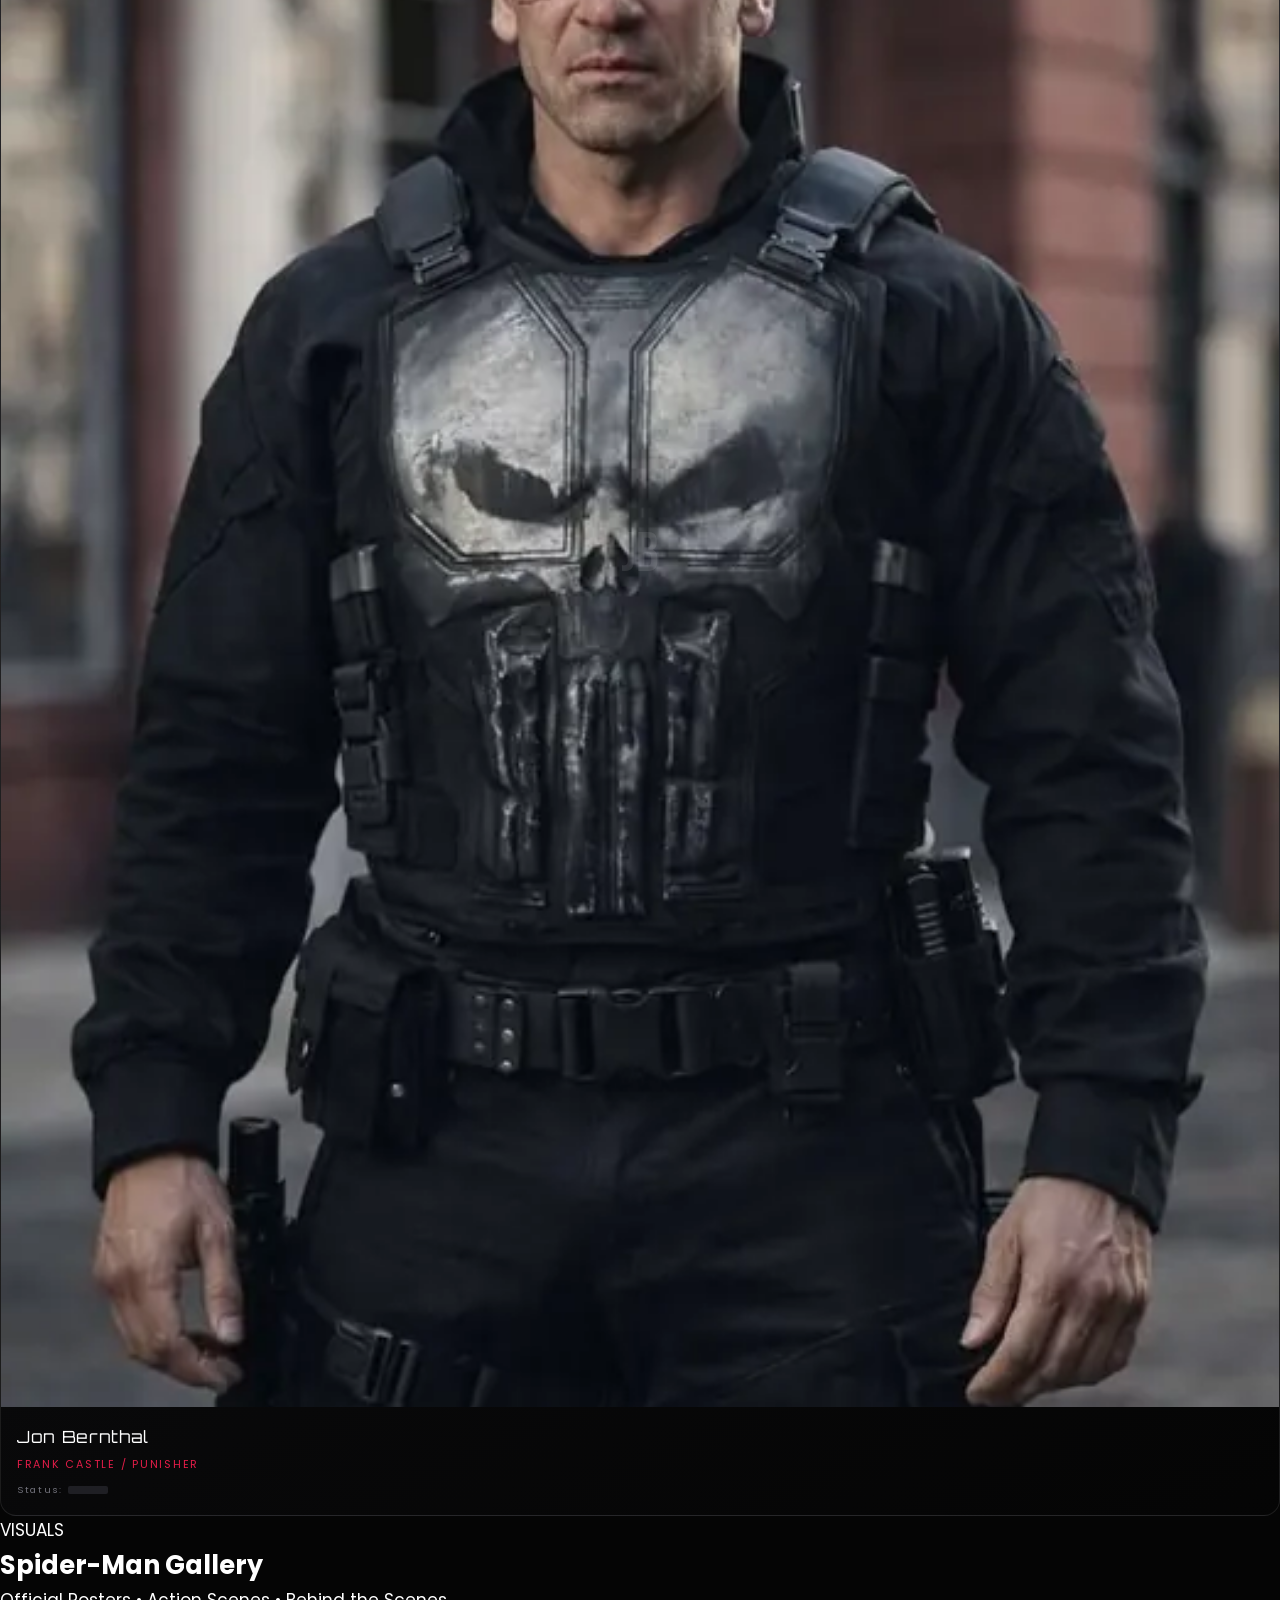
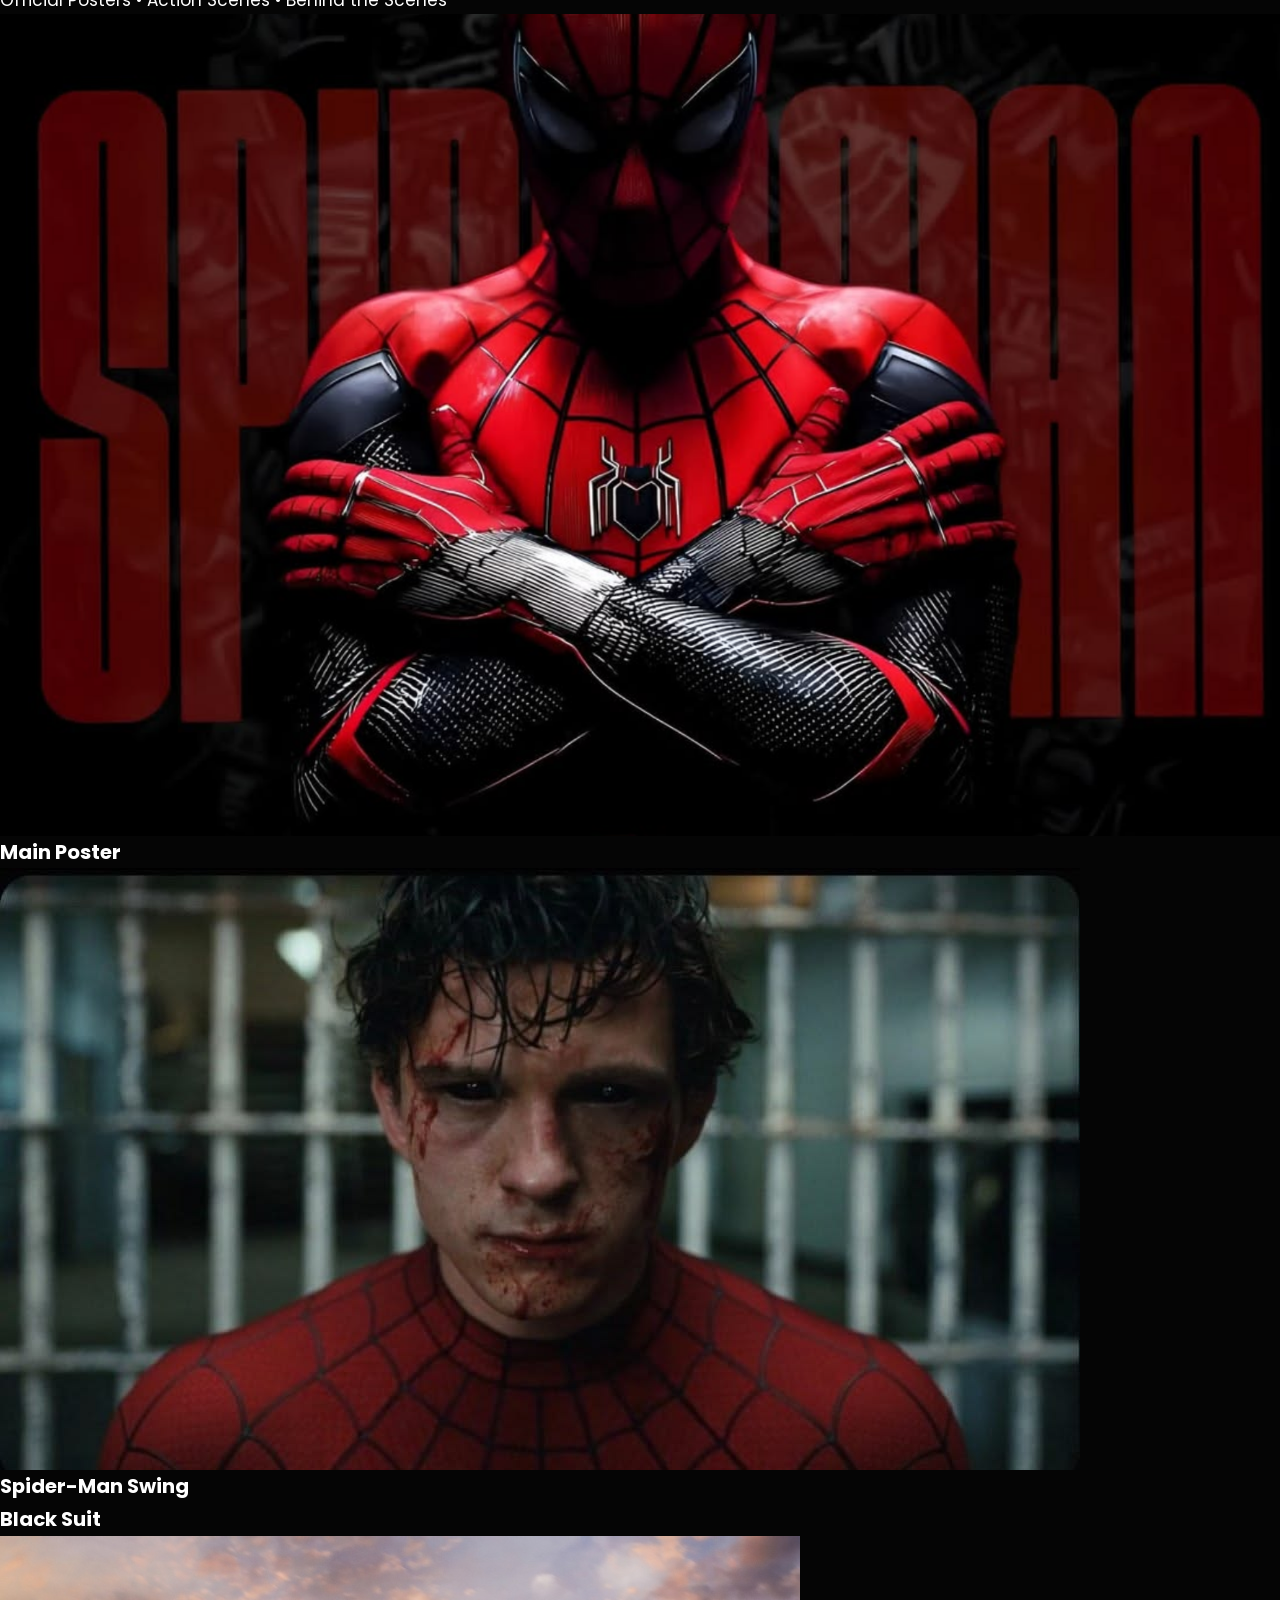
==== commit 60e5aec1: "Update title in gallery card for Spidy" ====
--- a/index.html
+++ b/index.html
@@ -329,7 +329,7 @@
         <div class="gallery-card wide">
             <img src="spiderman1.jpg" alt="">
             <div class="overlay">
-                <h3>Spider-Verse Energy</h3>
+                <h3>Spidy - senses </h3>
             </div>
         </div>
 <div class="gallery-card wide">
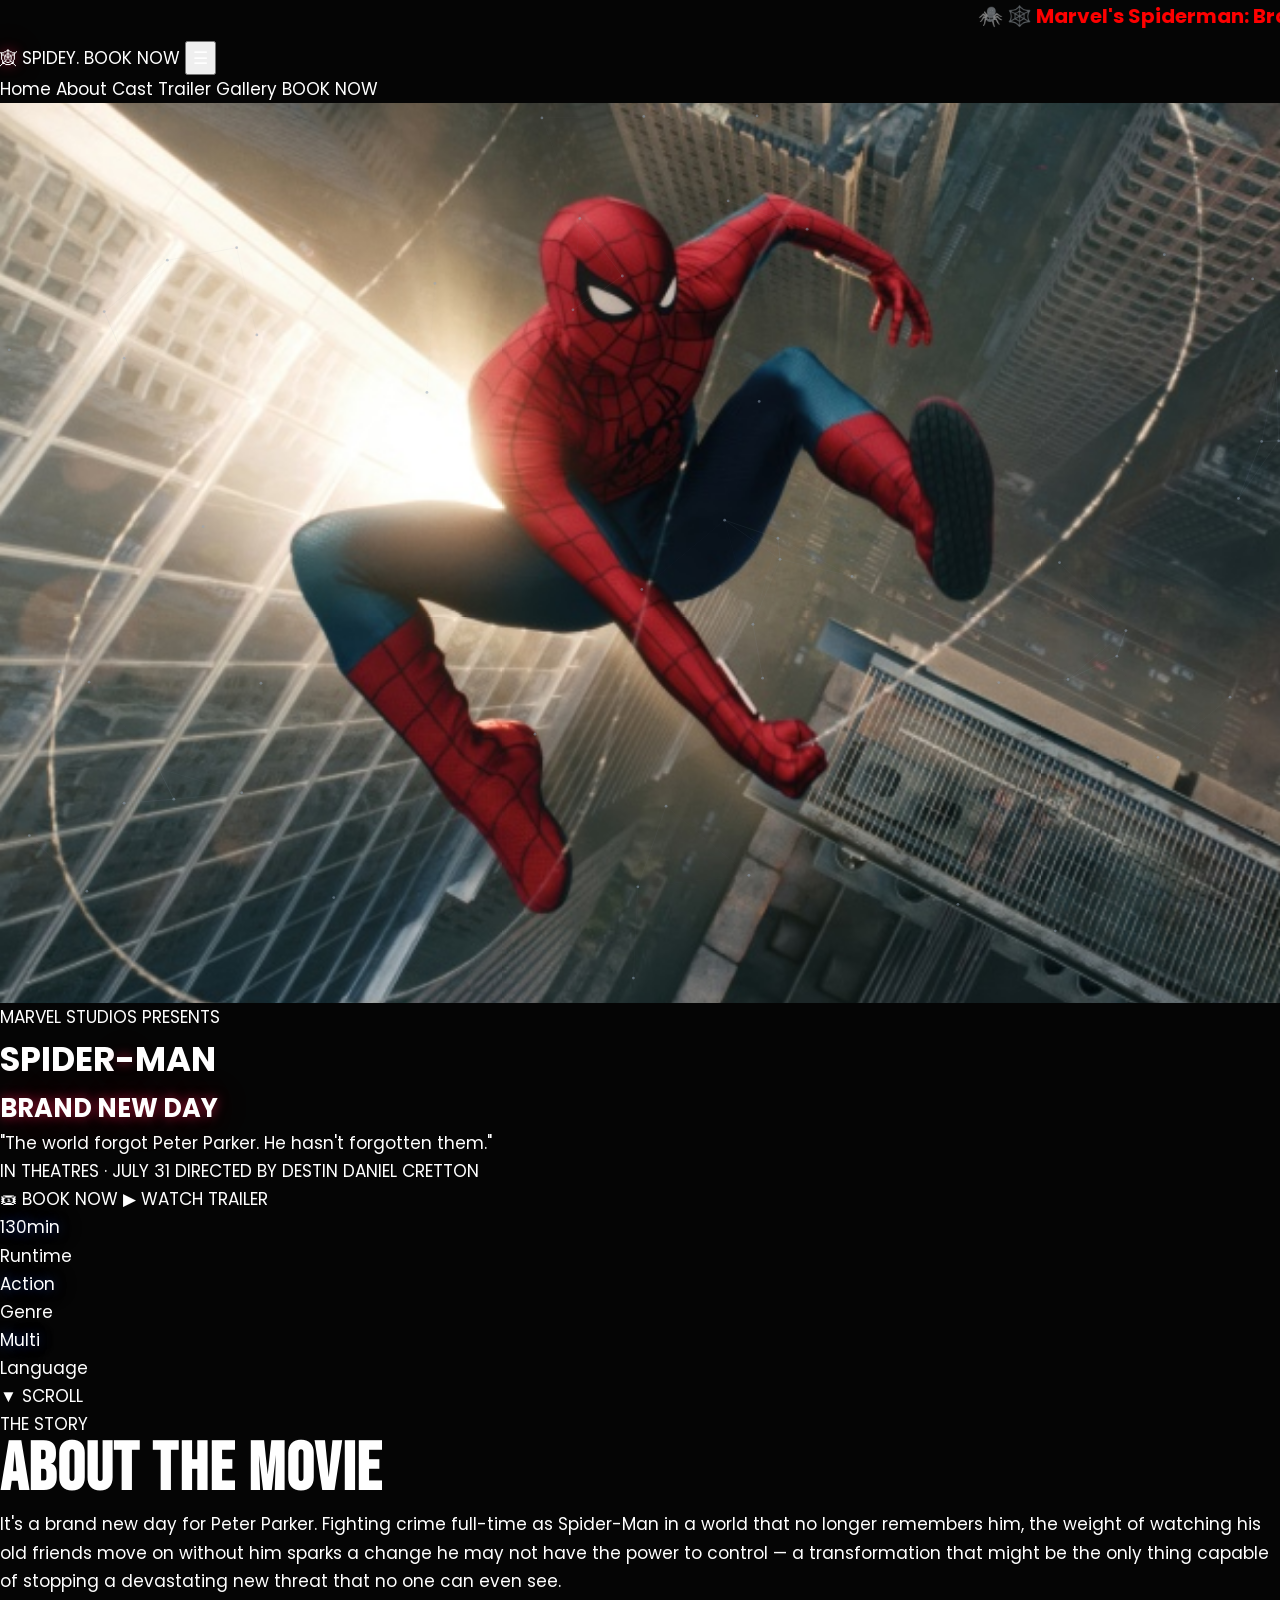
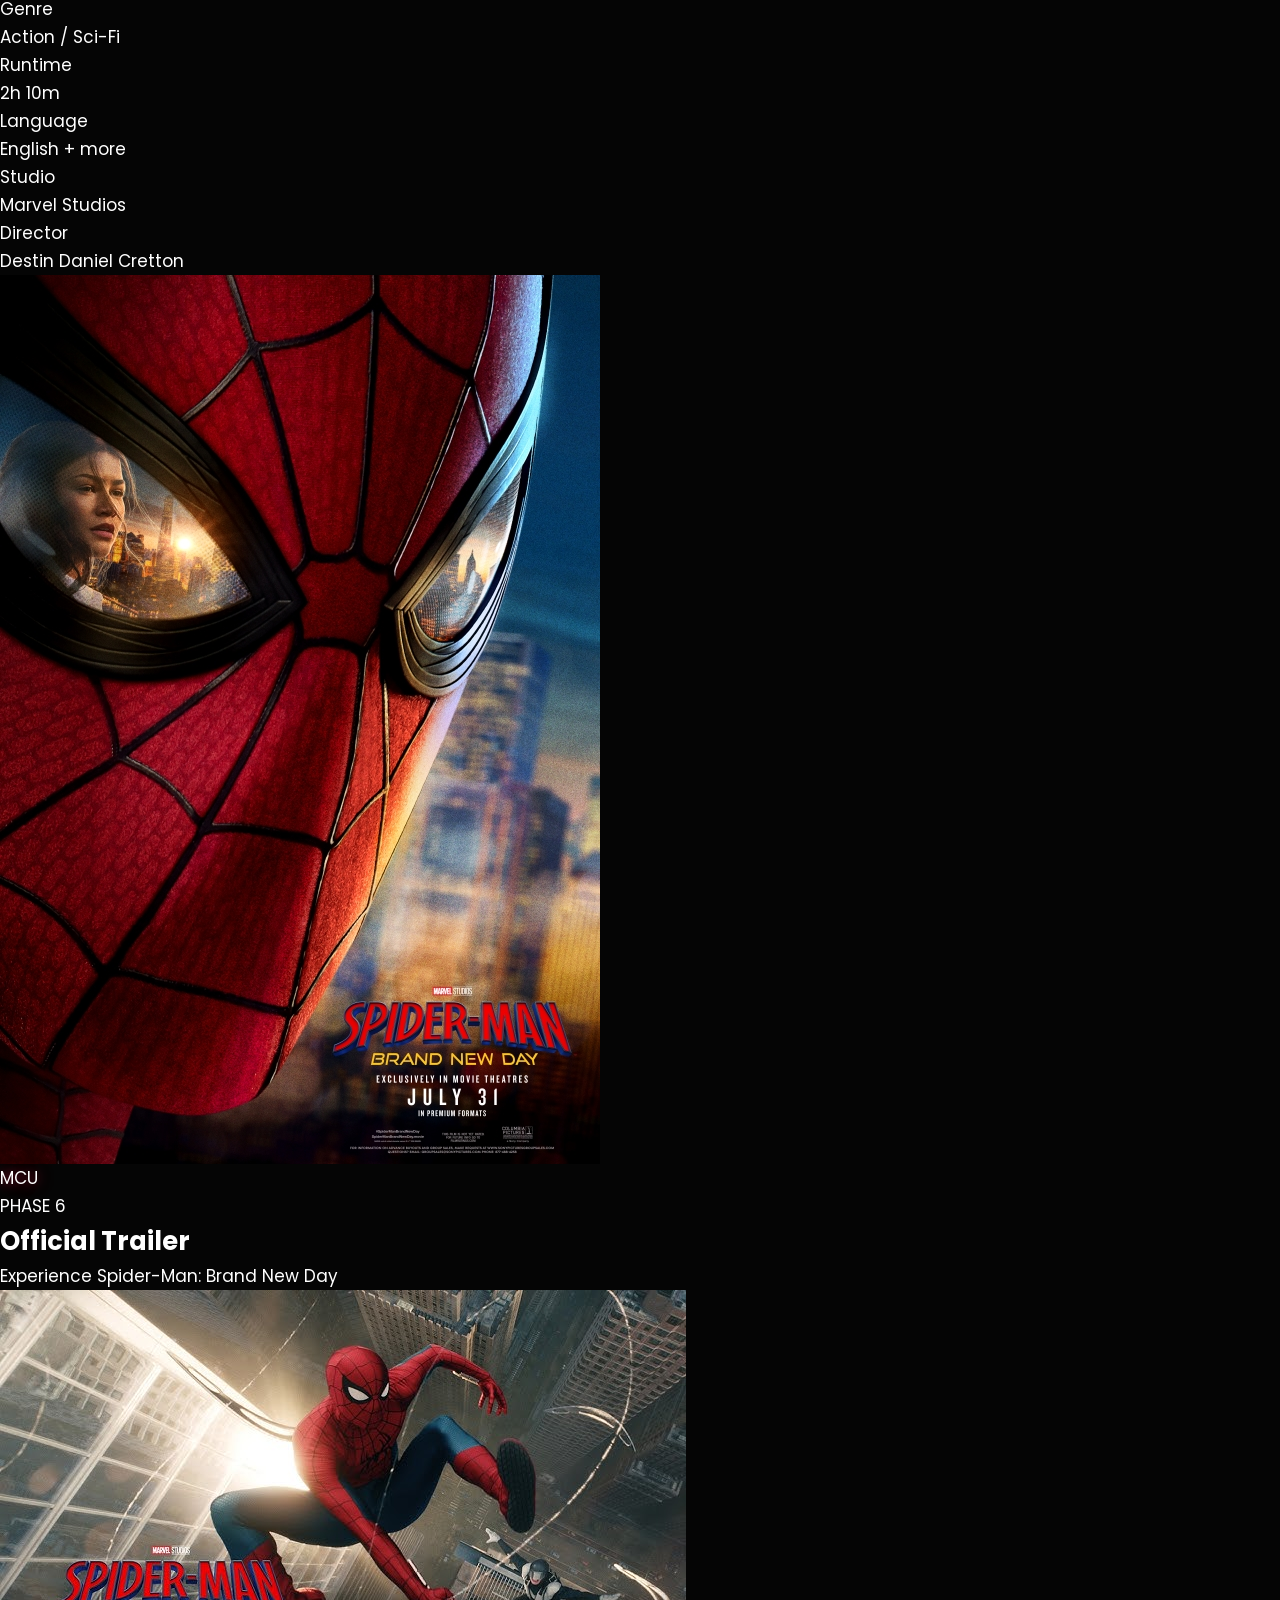
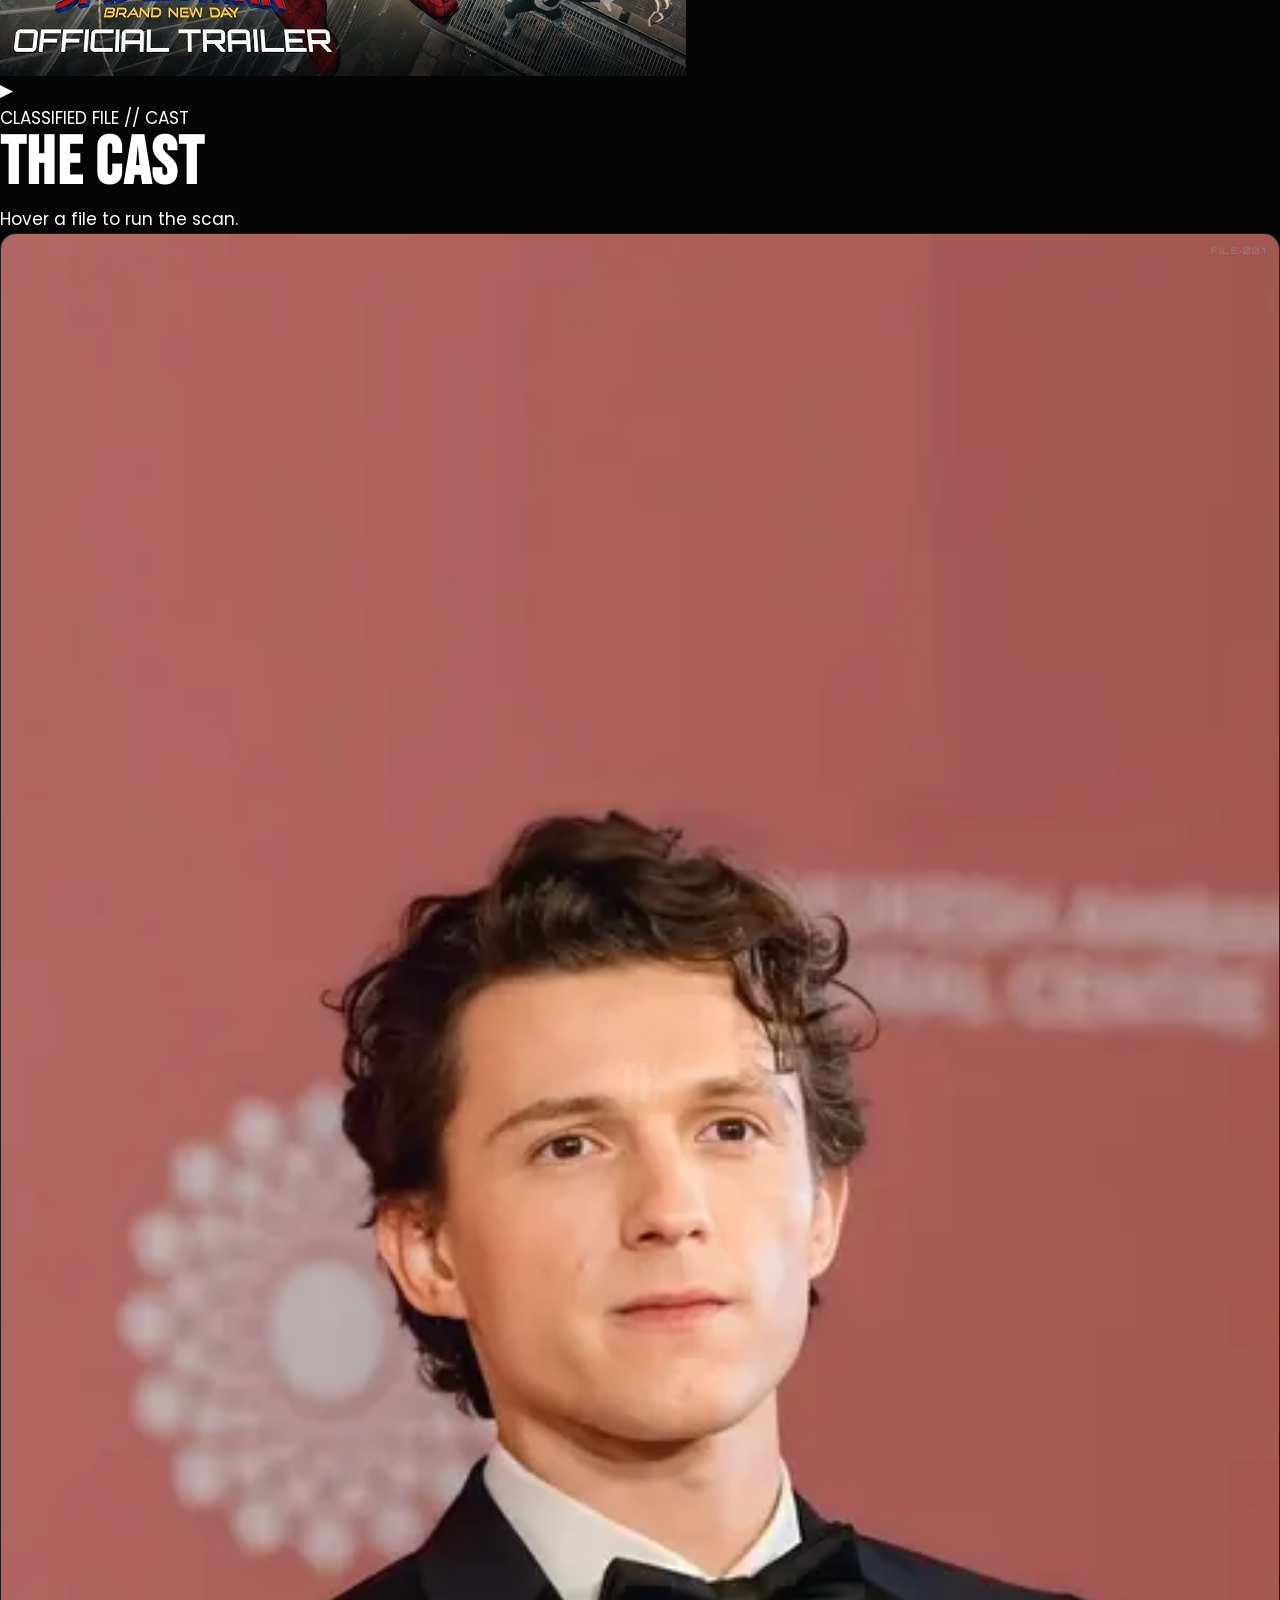
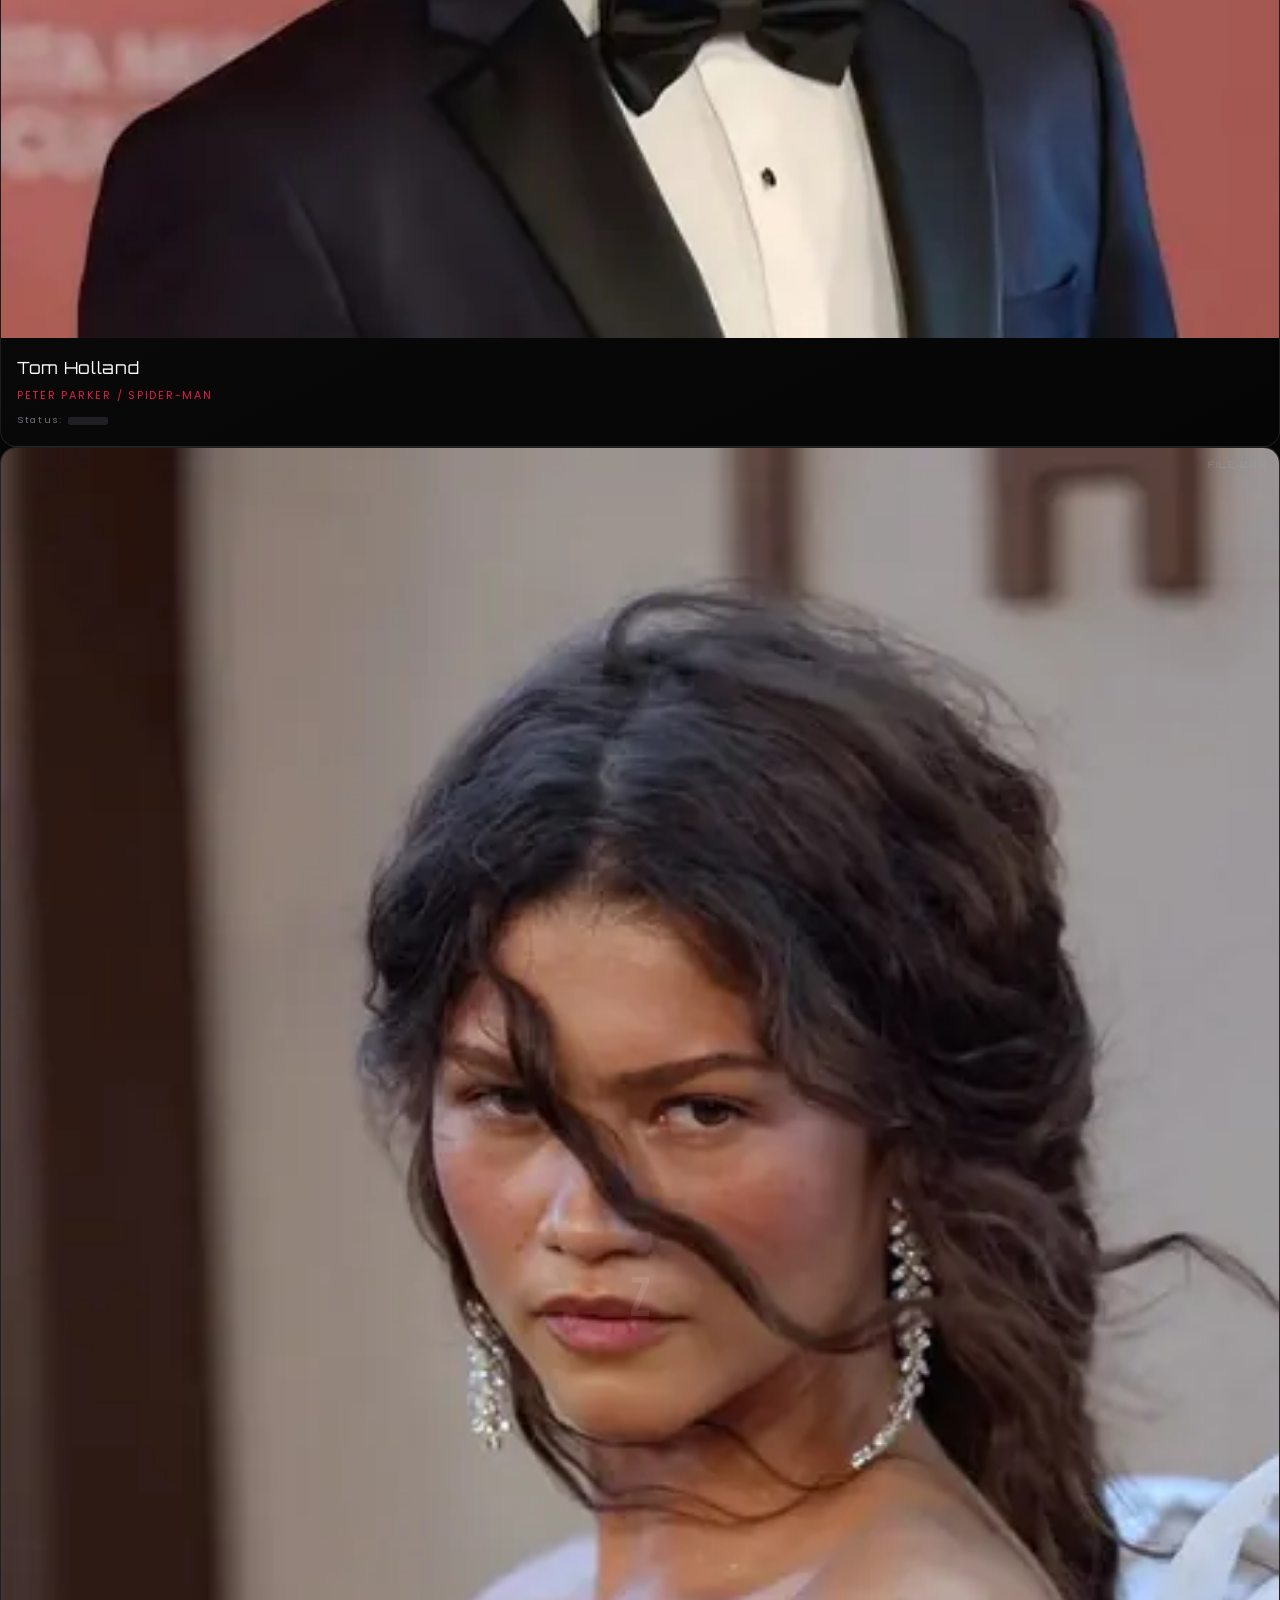
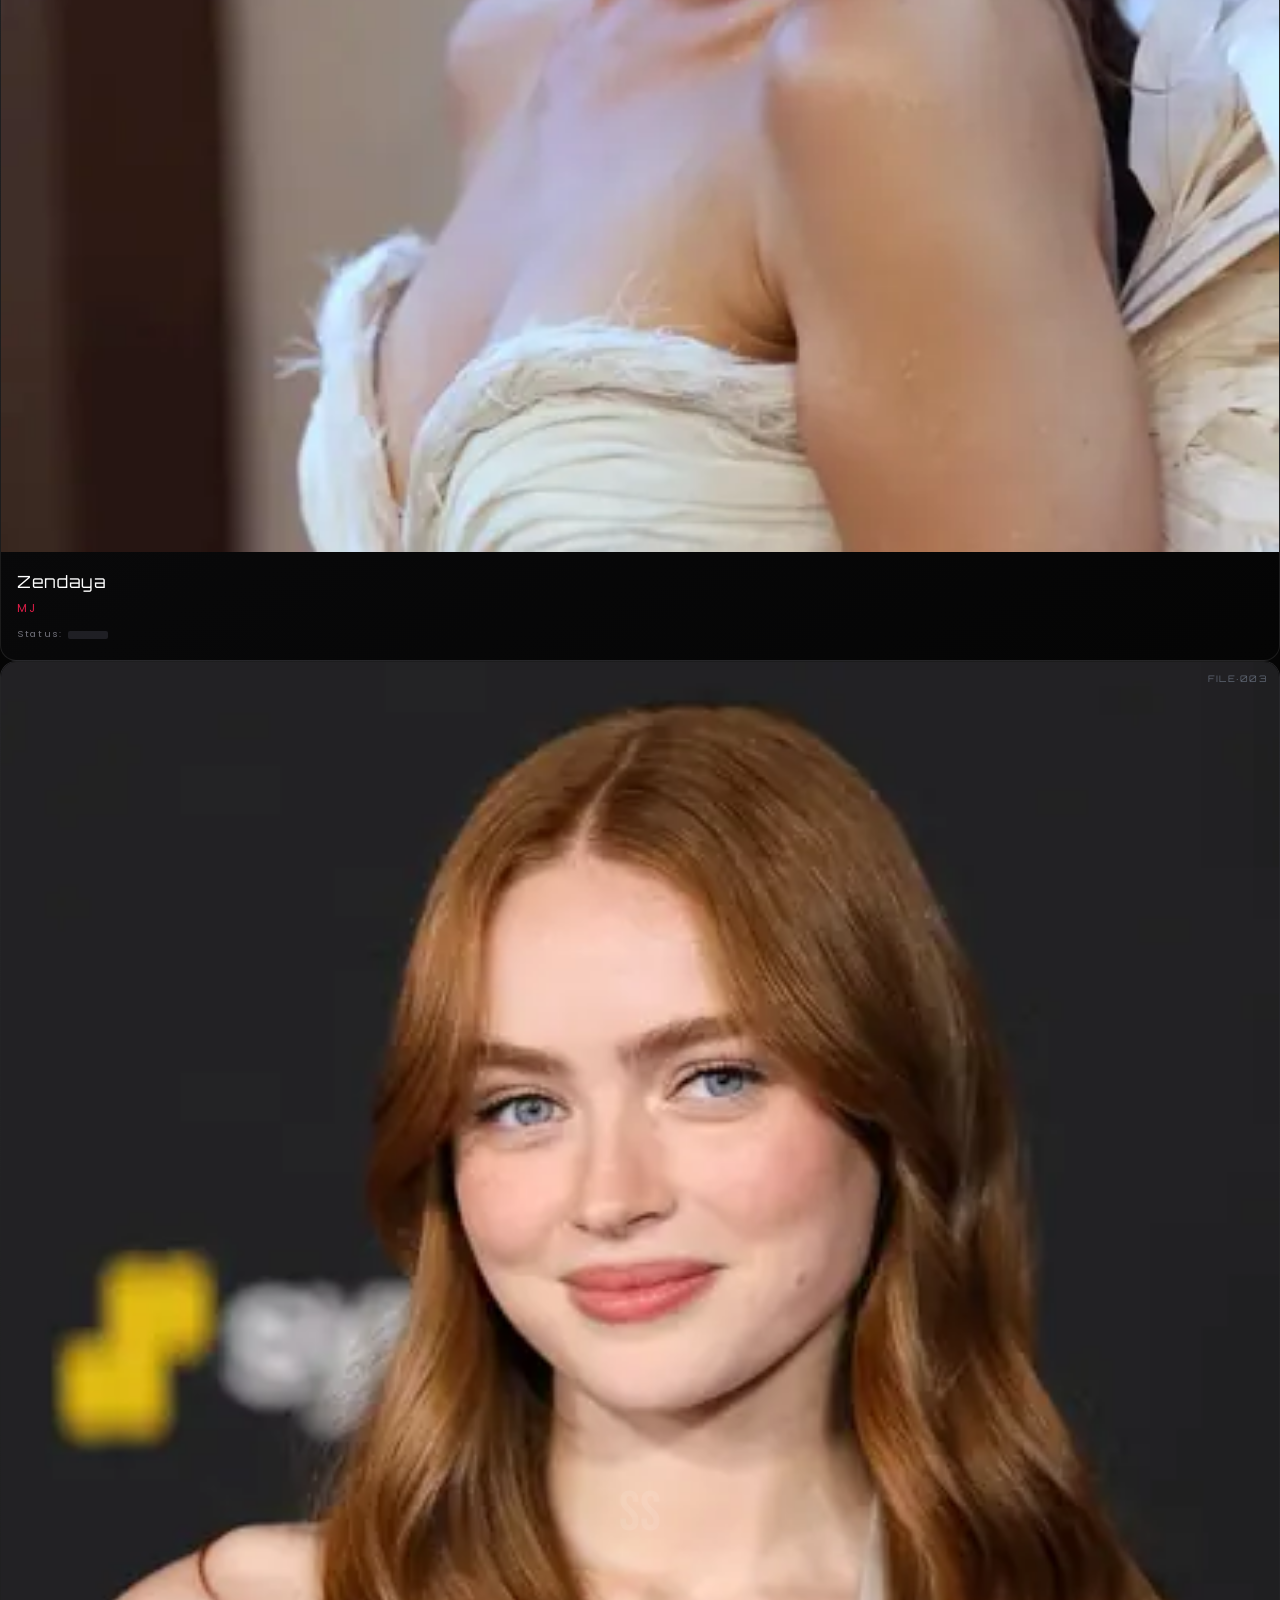
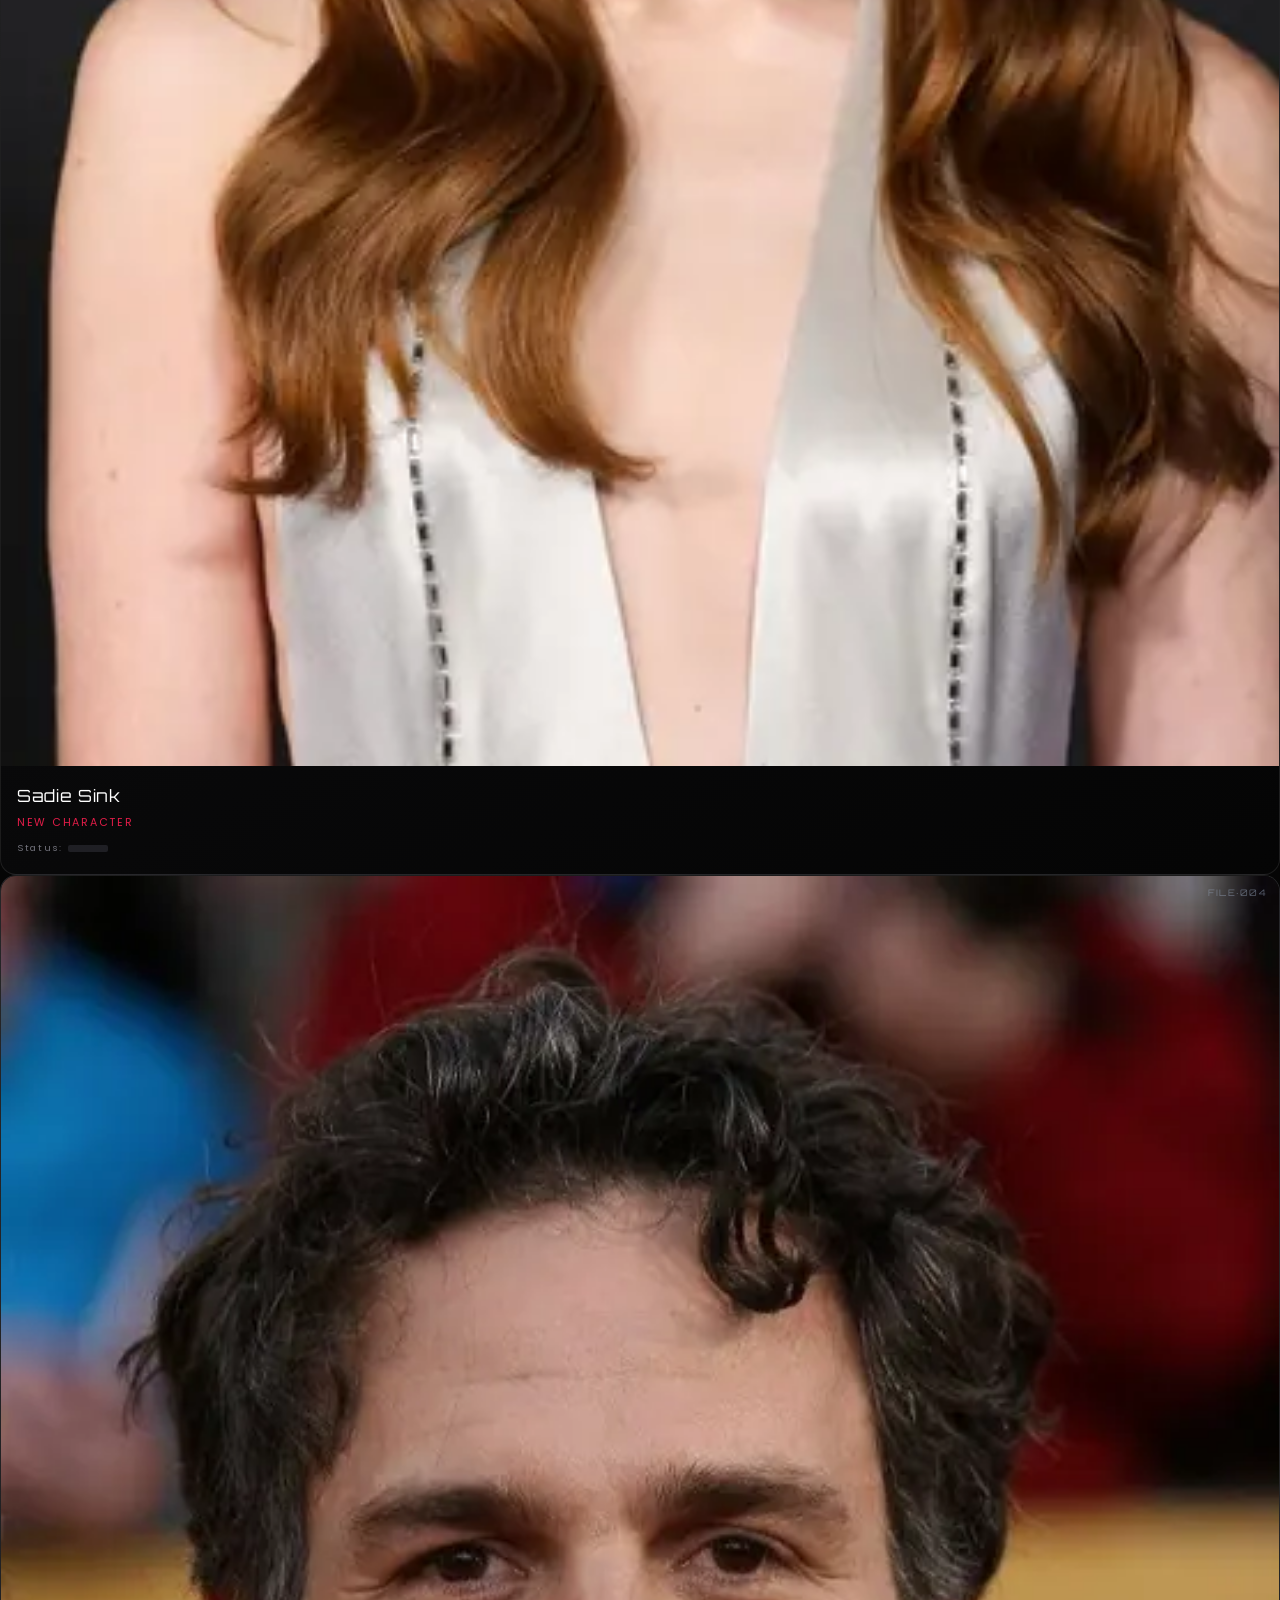
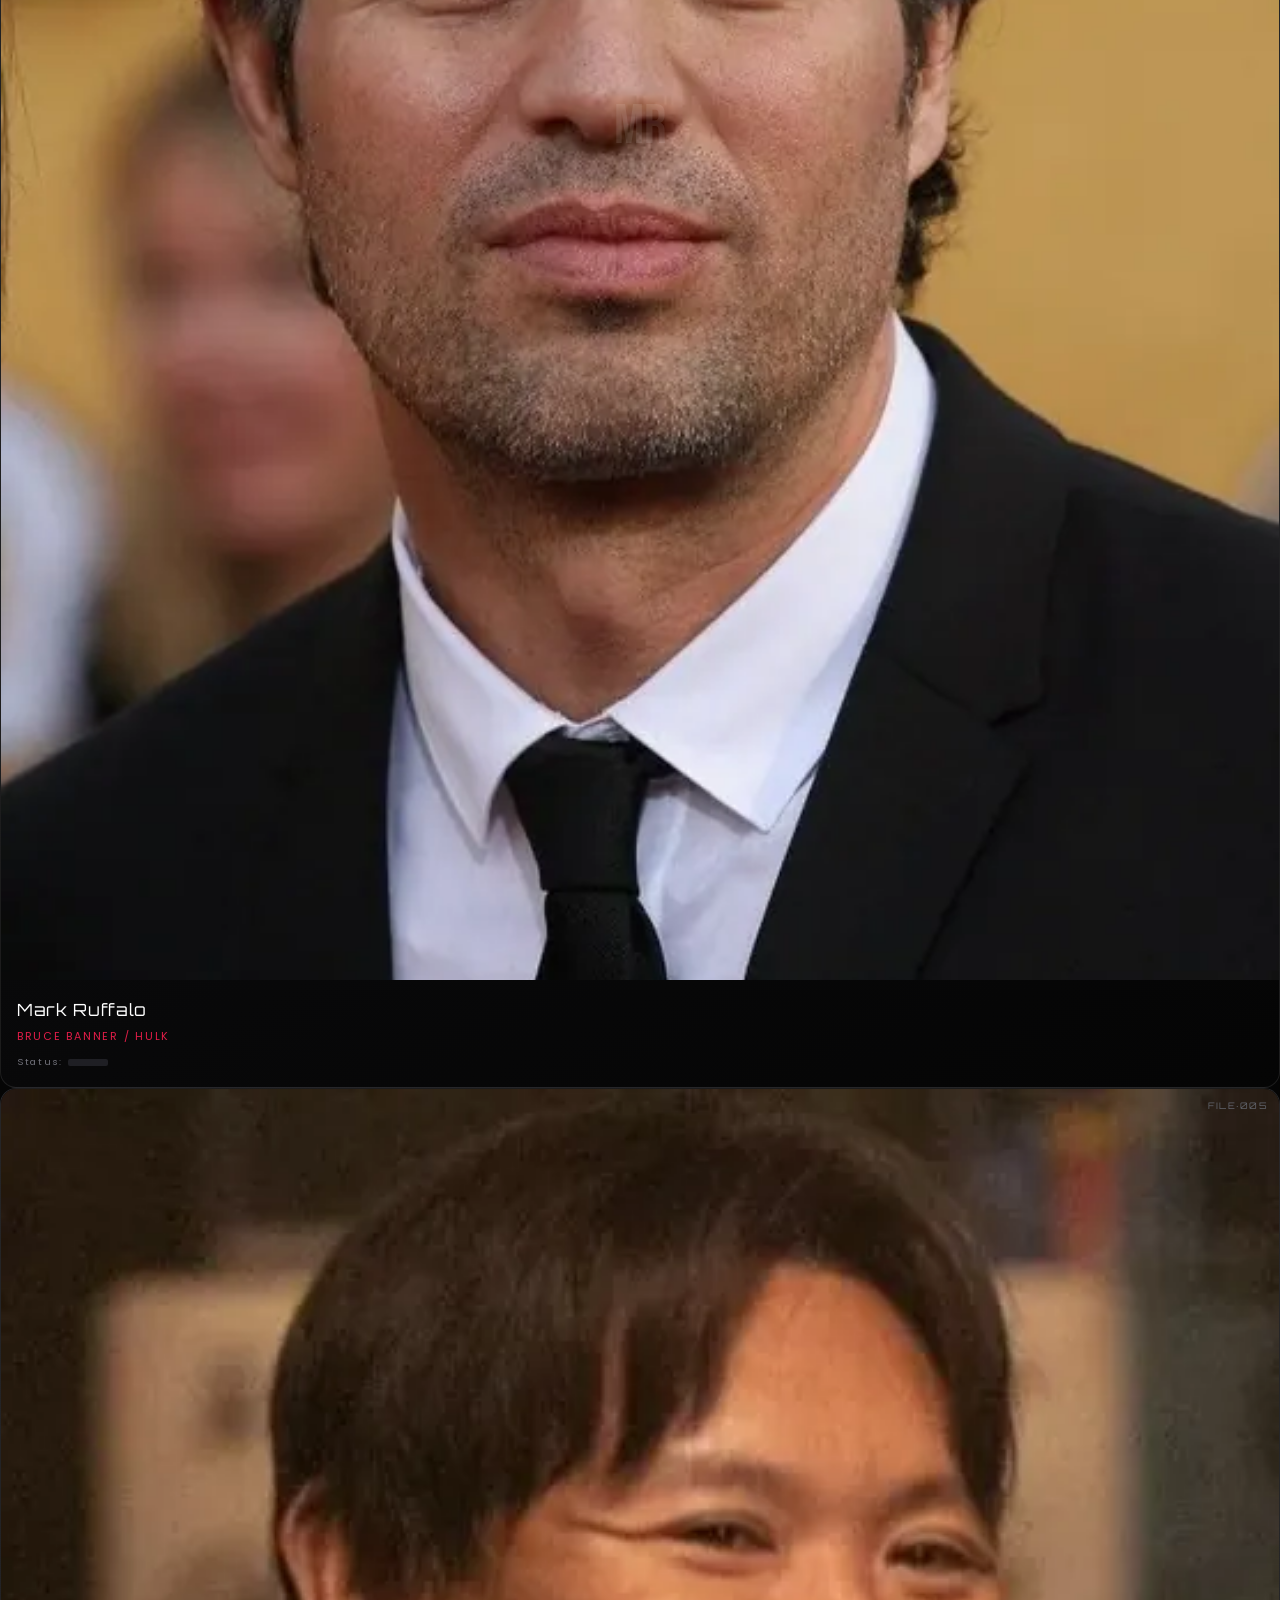
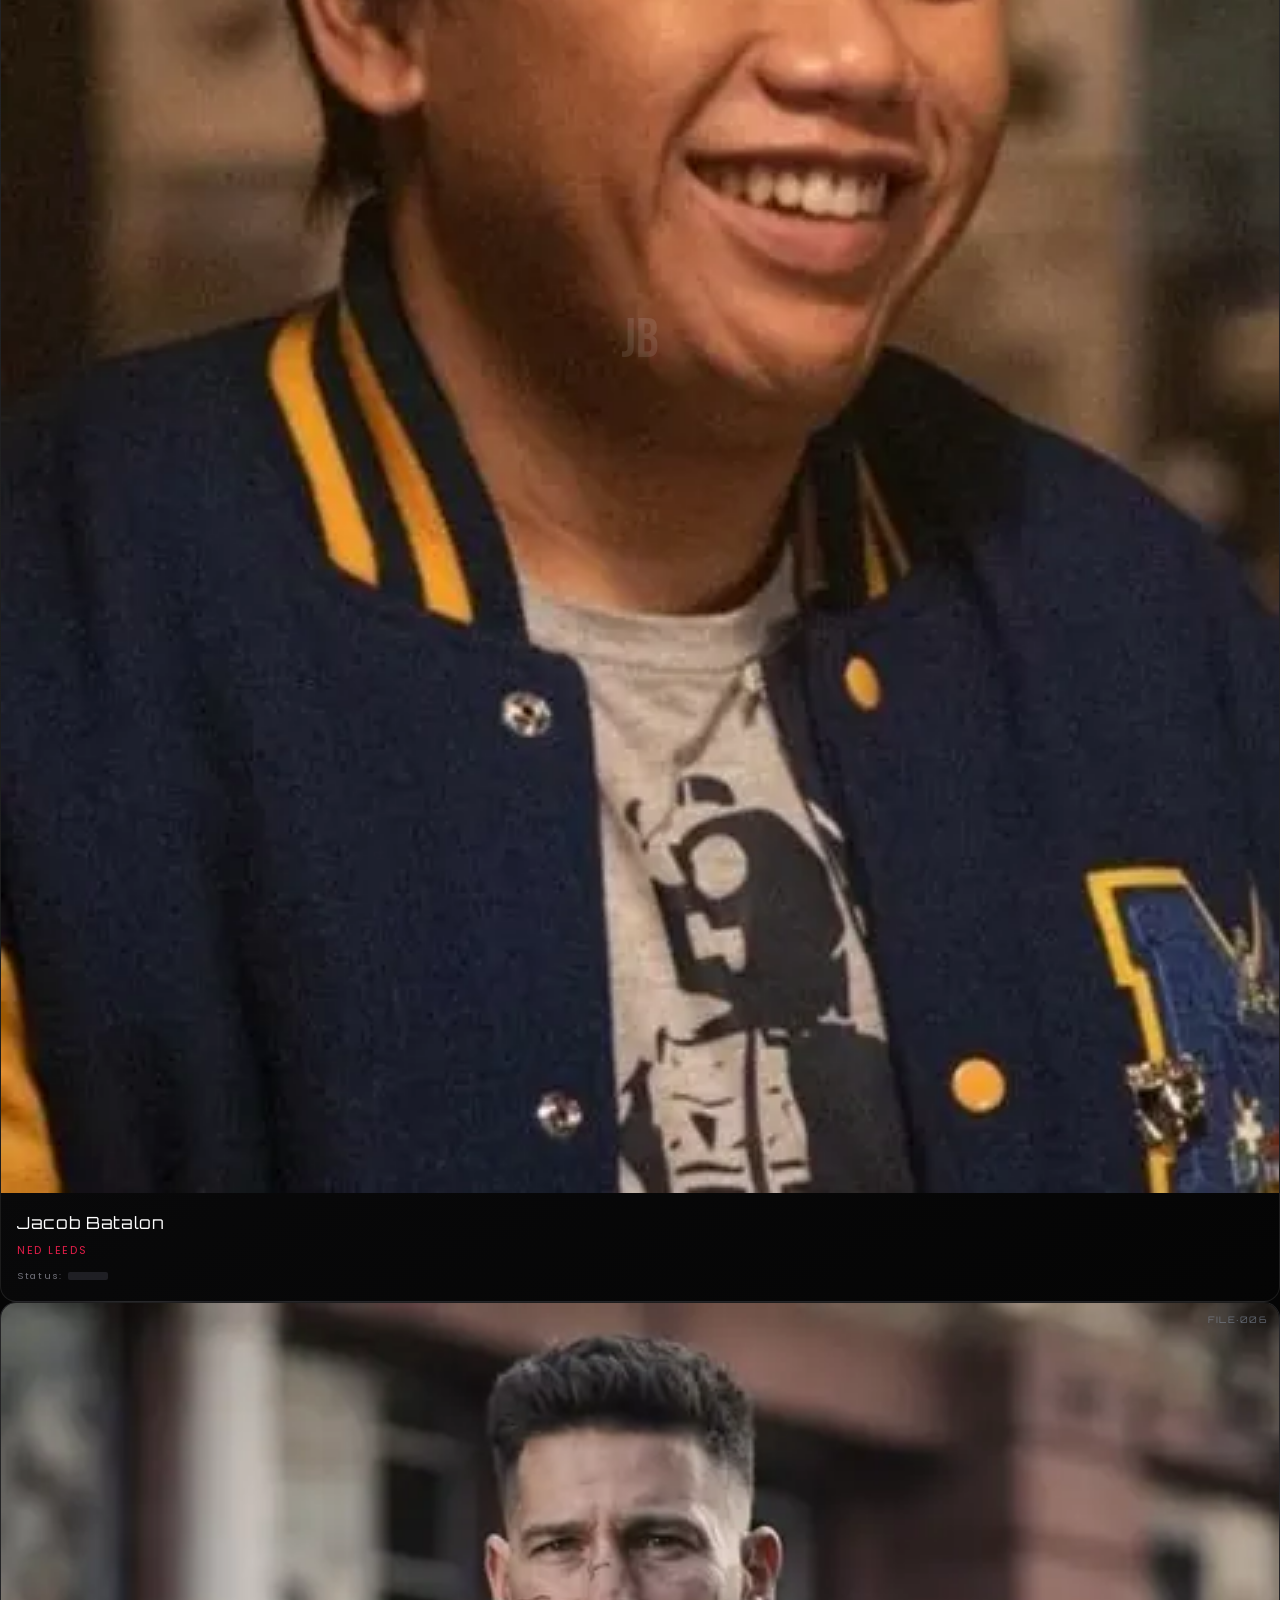
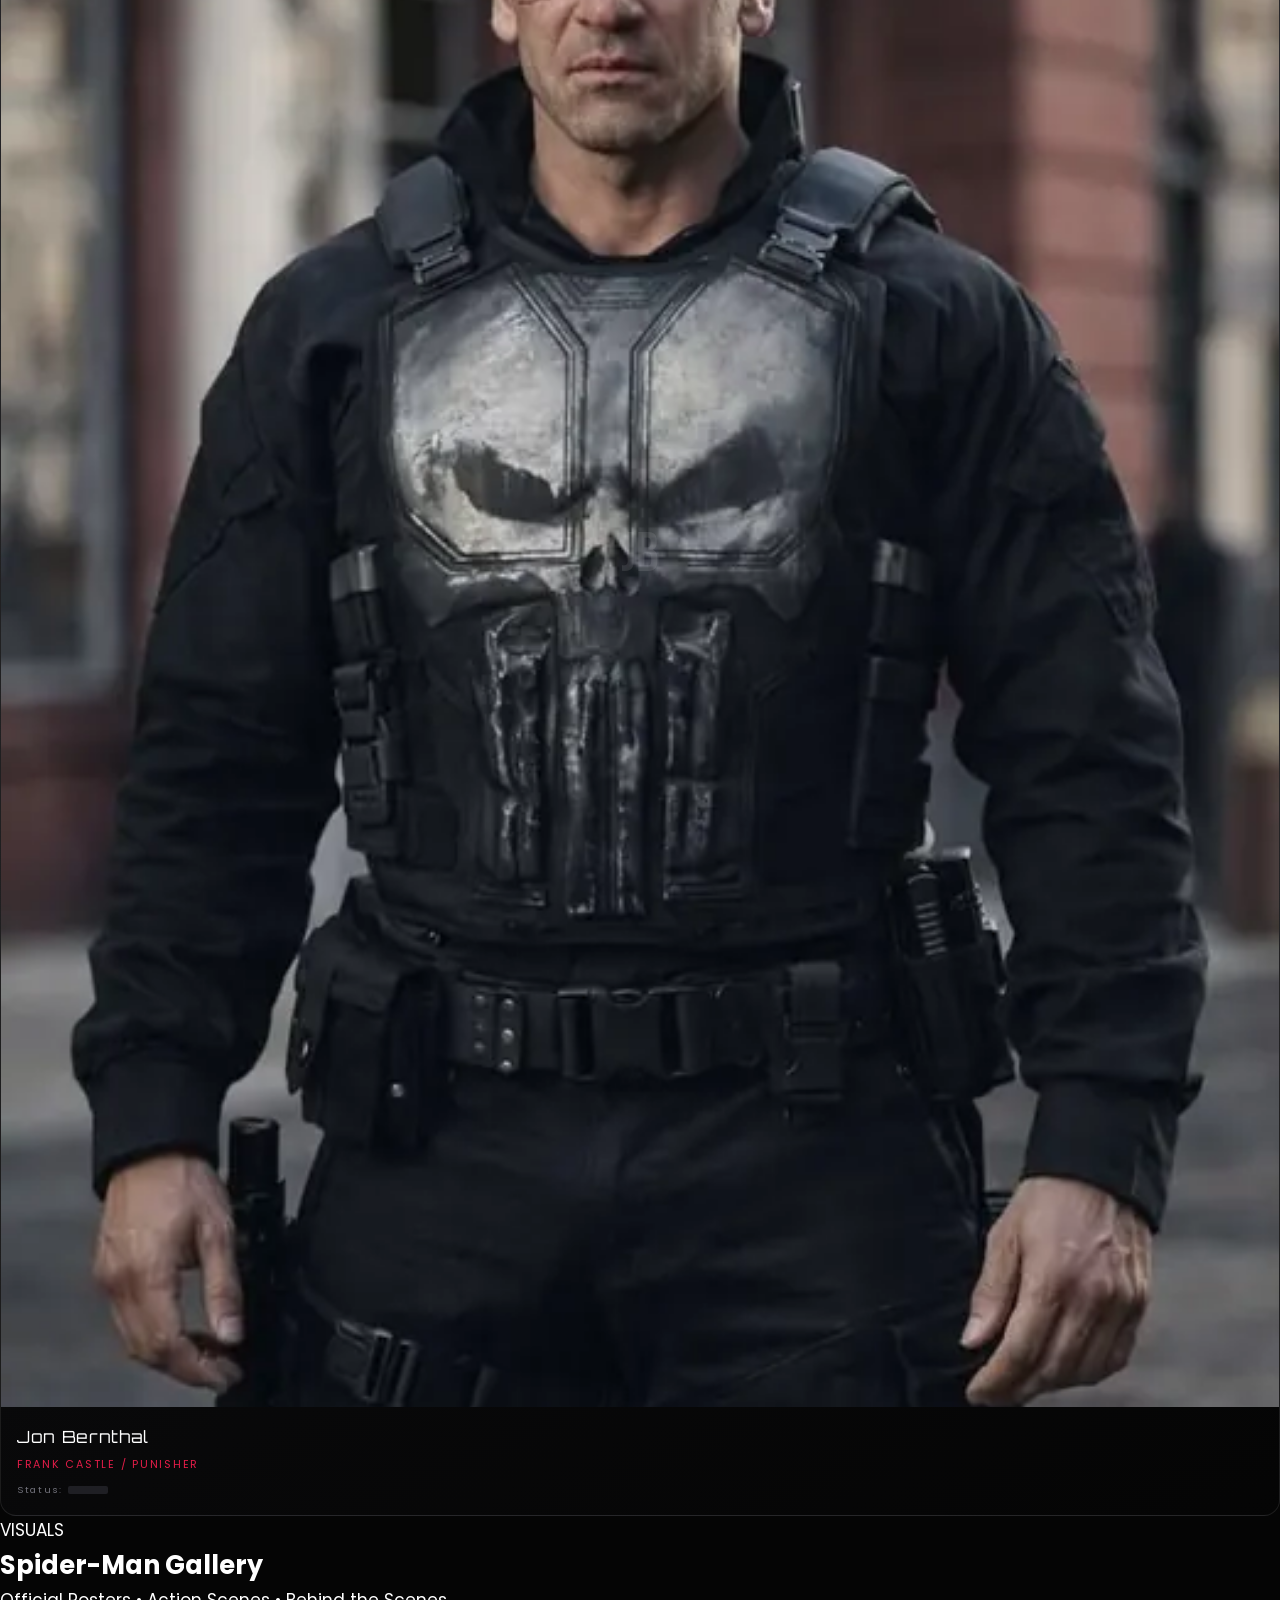
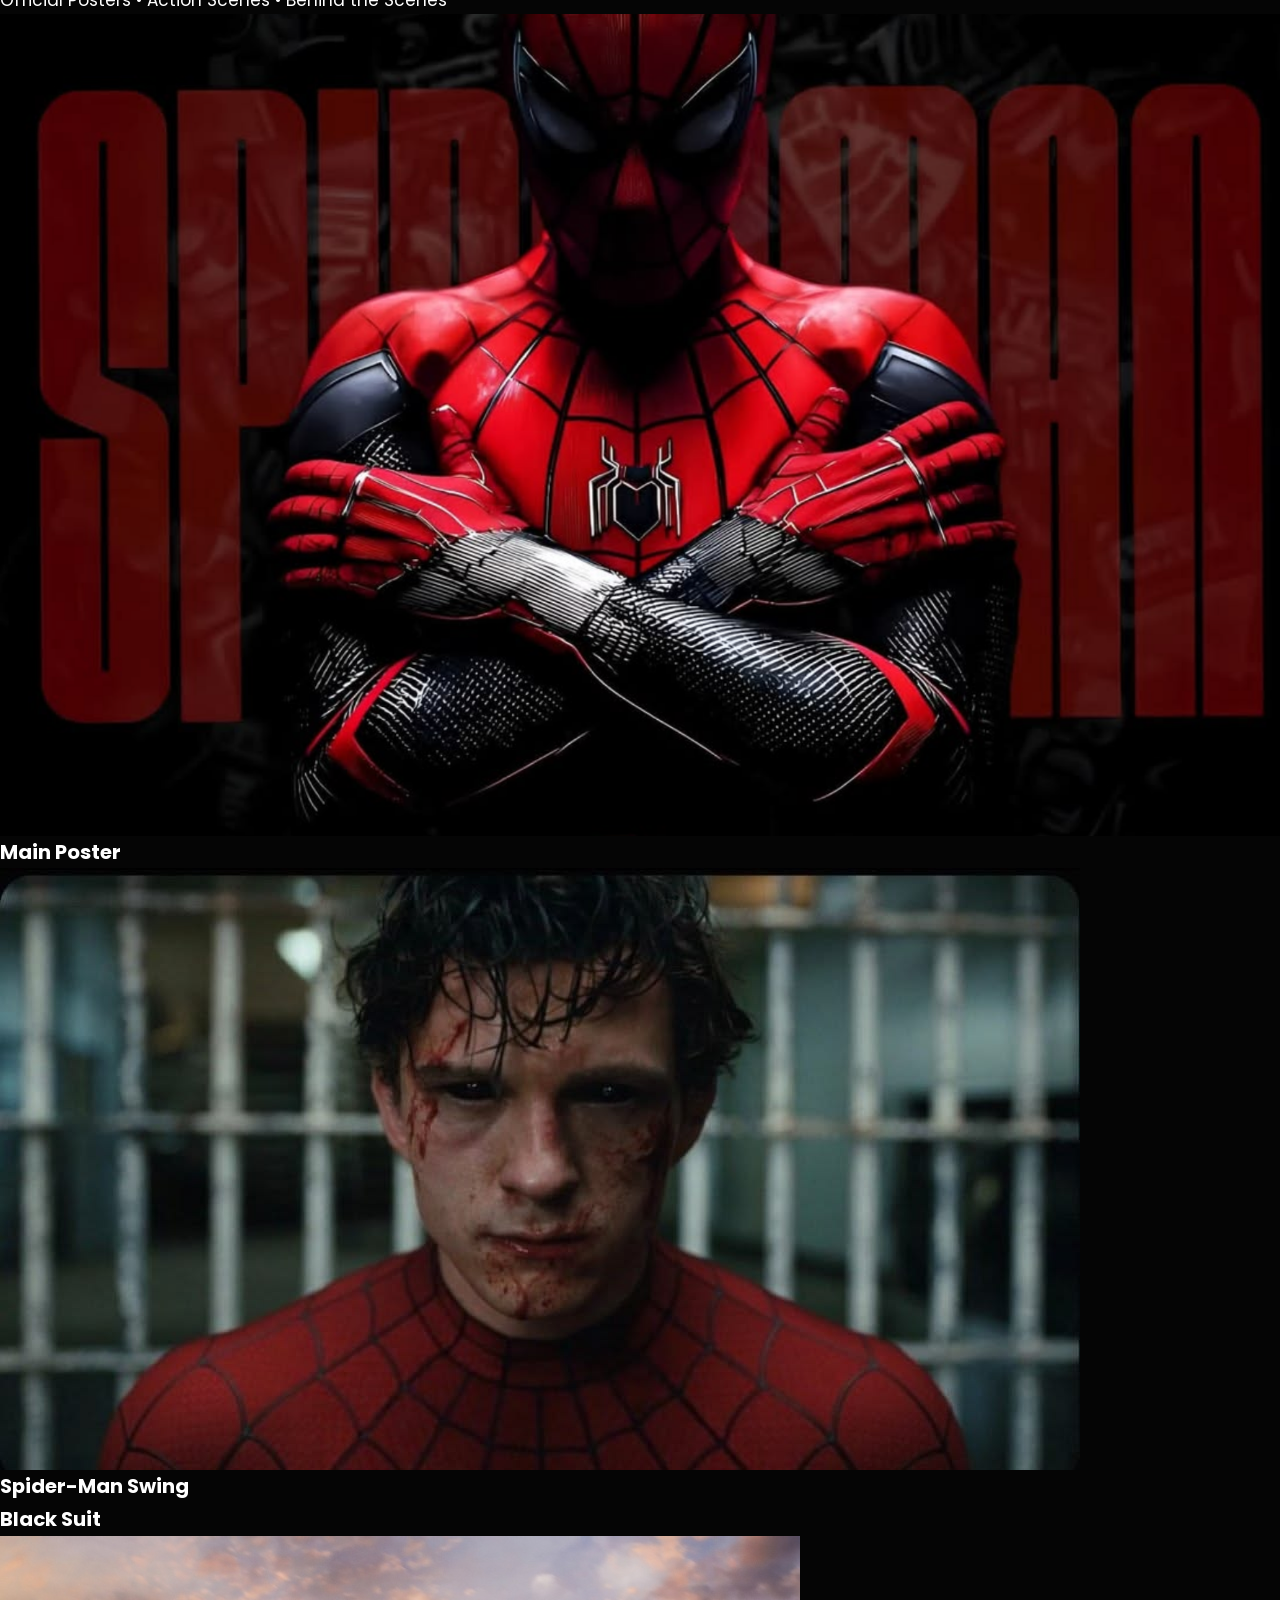
==== commit d4c845f5: "Update image source for Spidy poster" ====
--- a/index.html
+++ b/index.html
@@ -333,7 +333,7 @@
             </div>
         </div>
 <div class="gallery-card wide">
-            <img src="poster.jpg" alt="">
+            <img src="spidy poster.jpg" alt="">
             <div class="overlay">
                 <h3>Spider-Verse Energy</h3>
             </div>
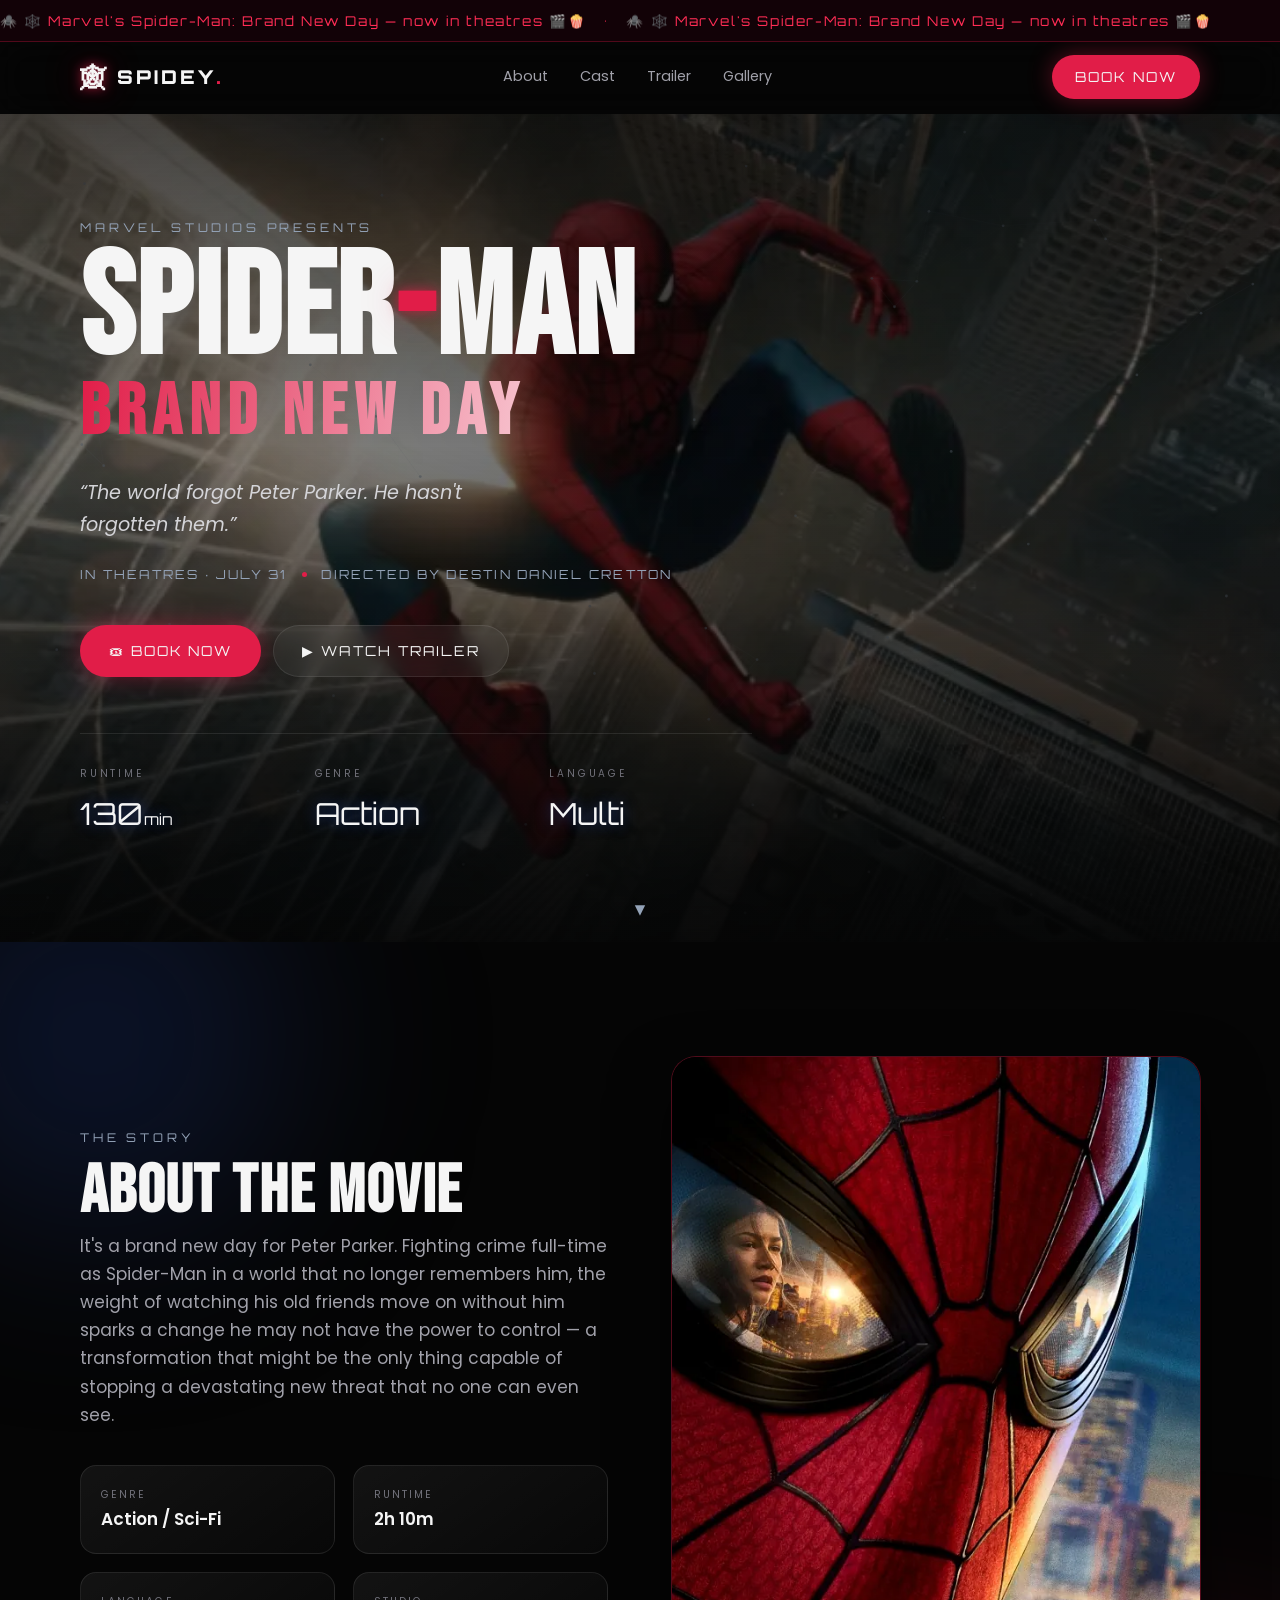
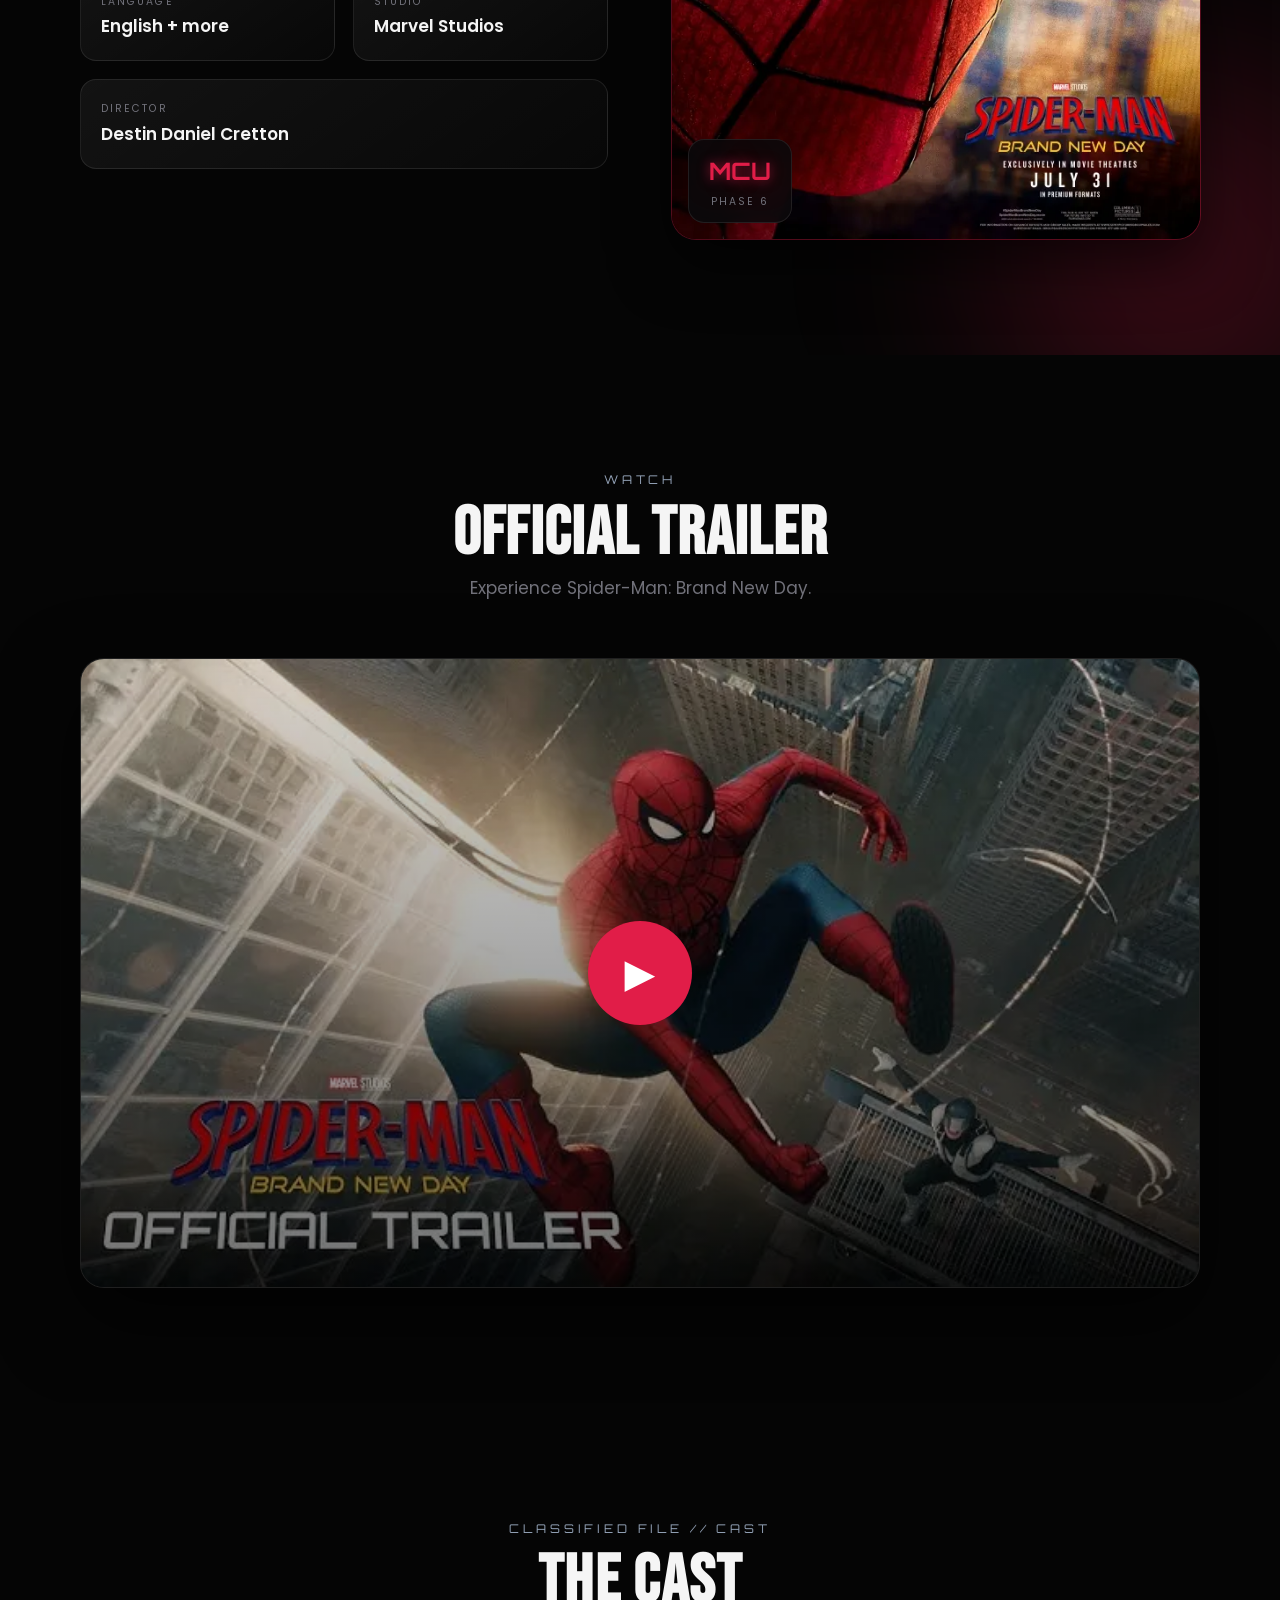
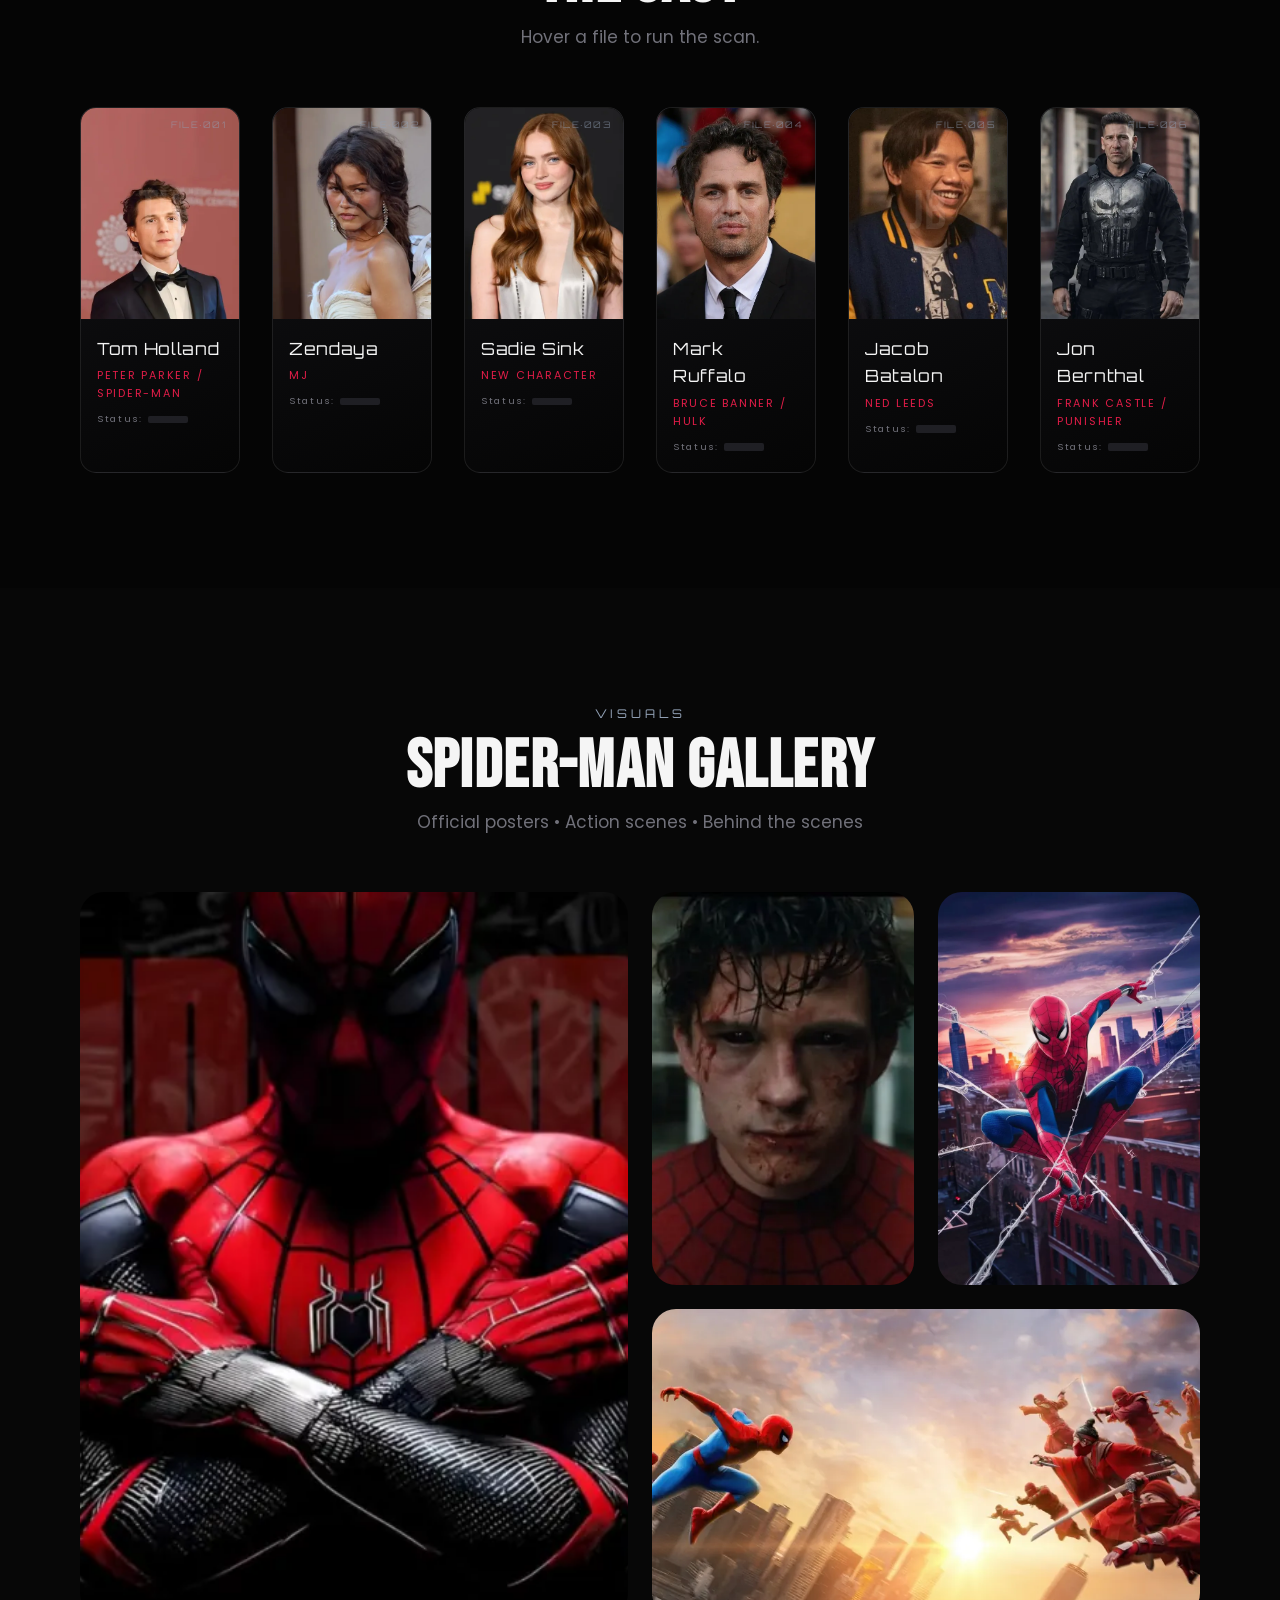
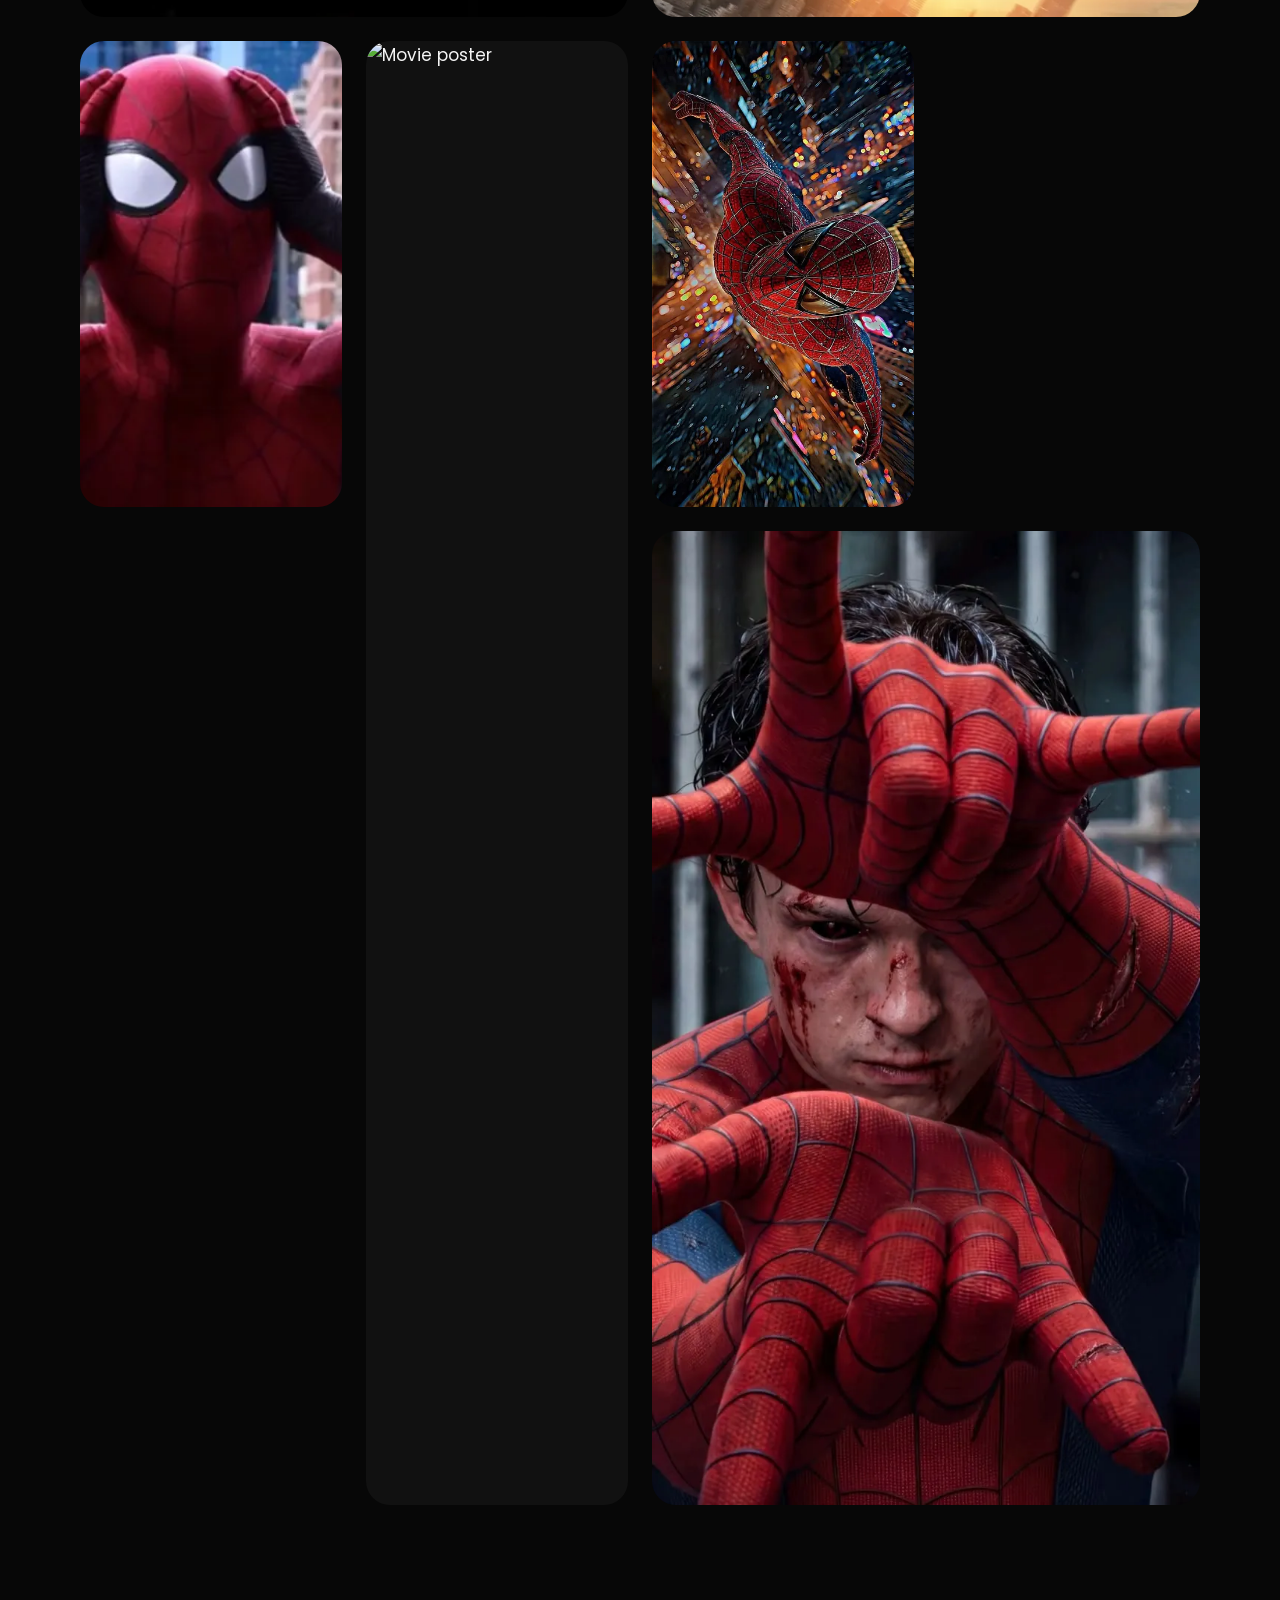
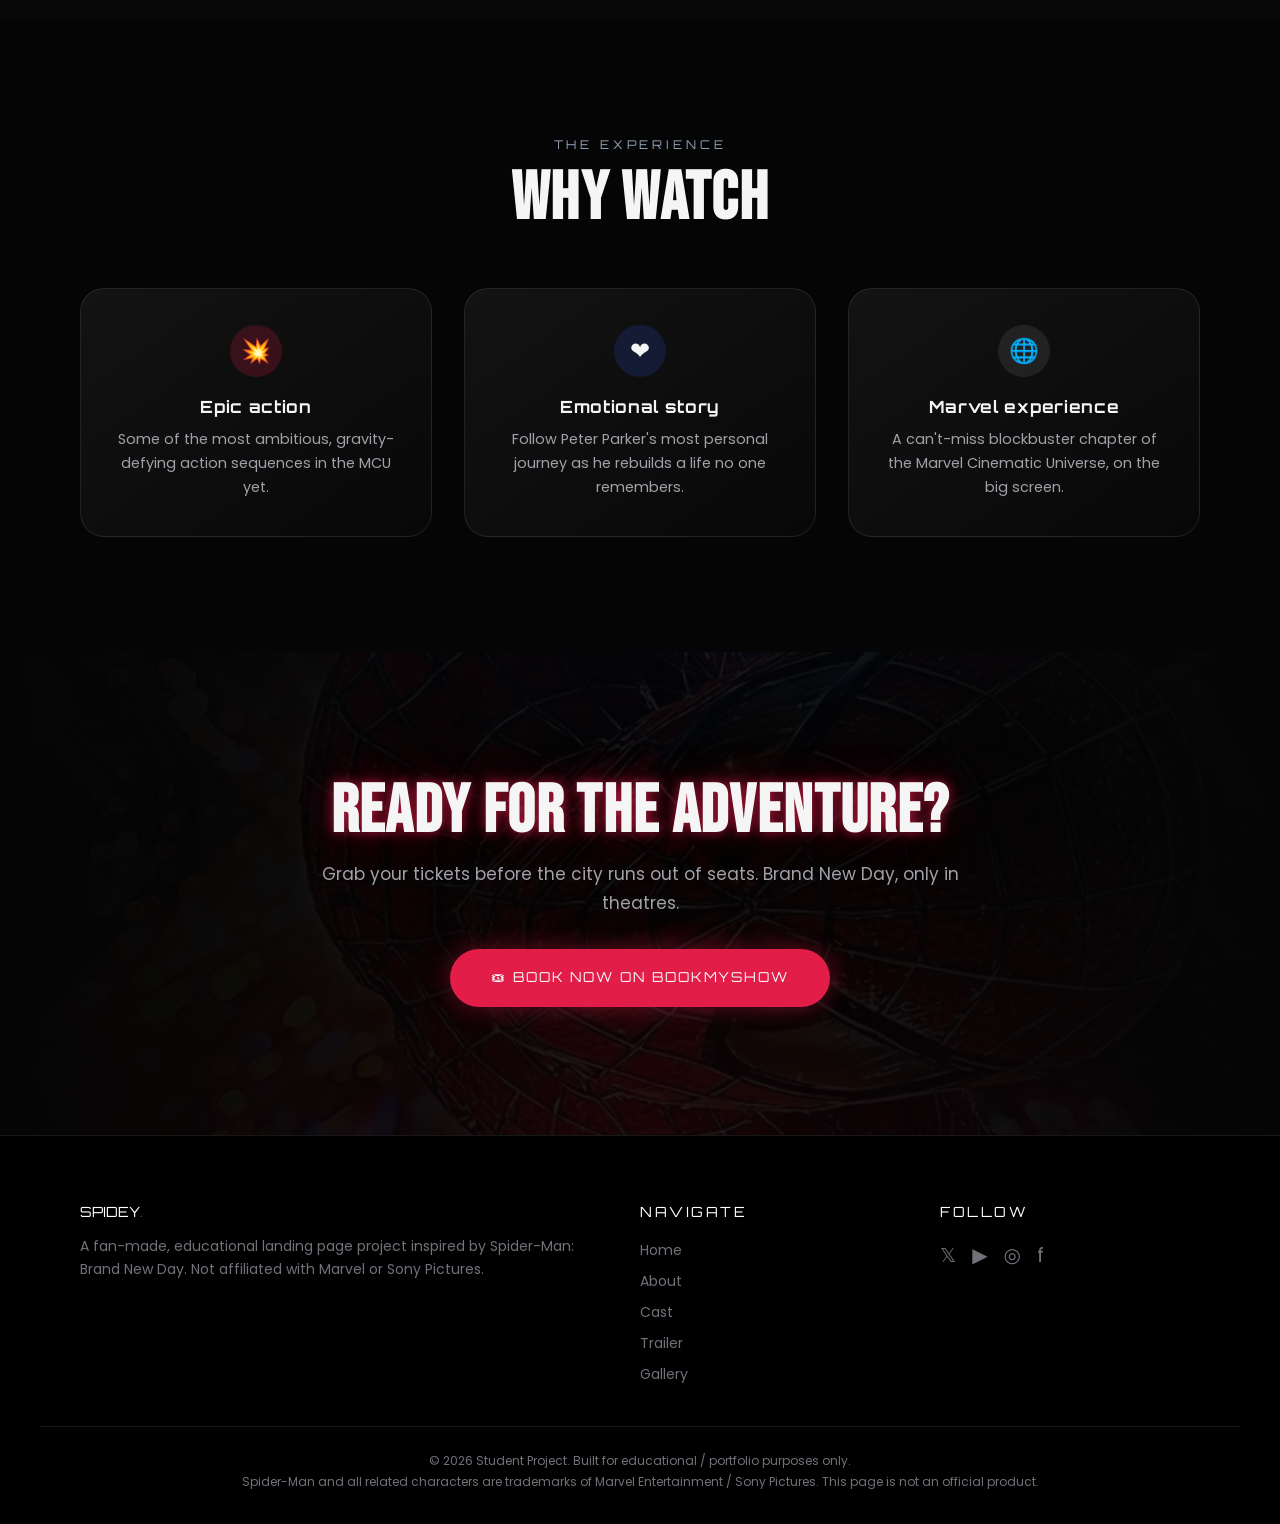
==== commit 00b24f4d: "Update index.html" ====
--- a/index.html
+++ b/index.html
@@ -3,421 +3,281 @@
 <head>
 <meta charset="UTF-8">
 <meta name="viewport" content="width=device-width, initial-scale=1.0">
+<meta name="theme-color" content="#050505">
+<meta name="description" content="Spider-Man: Brand New Day — official-style fan landing page. Trailer, cast, gallery and showtimes.">
 <title>Spider-Man: Brand New Day</title>
+
 <link rel="preconnect" href="https://fonts.googleapis.com">
-<link href="https://fonts.googleapis.com/css2?family=Bebas+Neue&family=Orbitron:wght@500;700;900&family=Poppins:wght@300;400;500;600;700&display=swap" rel="stylesheet">
-<script src="https://cdnjs.cloudflare.com/ajax/libs/tailwindcss/3.4.1/tailwind.min.js"></script>
-<script>
-  tailwind.config = {
-    theme: {
-      extend: {
-        colors: {
-          void: '#050505',
-          spidered: '#E11D48',
-          deepblue: '#1E3A8A',
-          websilver: '#94A3B8',
-        },
-        fontFamily: {
-          display: ['Bebas Neue','sans-serif'],
-          tech: ['Orbitron','sans-serif'],
-          body: ['Poppins','sans-serif'],
-        }
-      }
-    }
-  }
-</script>
+<link rel="preconnect" href="https://fonts.gstatic.com" crossorigin>
+<link rel="preload" as="image" href="img/hero-poster-1600.webp" type="image/webp" fetchpriority="high">
 <link rel="stylesheet" href="style.css">
-
-<!-- Fallback critical CSS: keeps sections from collapsing to 0 height
-     if Tailwind's CDN script or style.css fails to load (e.g. no
-     internet connection when opening the file directly). Tailwind
-     utility classes will override these once they load. -->
-<style>
-  html, body { margin: 0; background: #050505; color: #fff; font-family: 'Poppins', sans-serif; }
-  #home { min-height: 100vh; position: relative; }
-  #home img#parallaxBg,
-  #home > .absolute:first-child { position: absolute; inset: 0; width: 100%; height: 100%; object-fit: cover; }
-  #webCanvas { position: absolute; inset: 0; width: 100%; height: 100%; display: block; }
-  section { position: relative; }
-  .gallery-item img { display: block; width: 100%; height: auto; }
-</style>
+<link rel="stylesheet" media="print" onload="this.media='all'"
+      href="https://fonts.googleapis.com/css2?family=Bebas+Neue&family=Orbitron:wght@500;700;900&family=Poppins:wght@300;400;600&display=swap">
+<noscript>
+  <link rel="stylesheet" href="https://fonts.googleapis.com/css2?family=Bebas+Neue&family=Orbitron:wght@500;700;900&family=Poppins:wght@300;400;600&display=swap">
+</noscript>
 </head>
-<body class="antialiased">
-
-<marquee direction="left" style="color: red; font-weight: bold; font-size: 20px;">
-    🕷️ 🕸️ Marvel's Spiderman: Brand new day !! Now in Theaters !! 🎬🍿
-</marquee>
-
-<!-- Floating particles layer -->
-<div id="particles" class="fixed inset-0 pointer-events-none z-0"></div>
+<body>
+
+<a class="skip-link" href="#home">Skip to content</a>
+
+<div class="ticker" role="status" aria-label="Announcement">
+  <p class="ticker__track">🕷️ 🕸️ Marvel's Spider-Man: Brand New Day — now in theatres 🎬🍿 &nbsp;&nbsp;•&nbsp;&nbsp; 🕷️ 🕸️ Marvel's Spider-Man: Brand New Day — now in theatres 🎬🍿</p>
+</div>
+
+<div id="particles" class="particles" aria-hidden="true"></div>
 
 <!-- ===================== NAVBAR ===================== -->
-<nav id="navbar" class="fixed top-0 left-0 w-full z-50 transition-all duration-500">
-  <div class="glass border-b border-white/5">
-    <div class="max-w-7xl mx-auto px-6 py-4 flex items-center justify-between">
-      <a href="javascript:void(0)" data-scroll="home" class="font-tech font-900 text-xl tracking-widest text-white flex items-center gap-2">
-        <span class="text-spidered glow-red text-2xl">🕸</span>
-        <span>SPIDEY<span class="text-spidered">.</span></span>
-      </a>
-   
-      <a href="https://in.bookmyshow.com/" target="_blank" rel="noopener"
-         class="ripple hidden md:inline-block bg-spidered hover:bg-red-600 text-white font-tech text-sm tracking-widest px-6 py-2.5 rounded-full btn-glow-red transition-all">
-        BOOK NOW
-      </a>
-      <button id="menuBtn" class="md:hidden text-white text-2xl">☰</button>
-    </div>
-    <!-- mobile menu -->
-    <div id="mobileMenu" class="md:hidden hidden flex-col px-6 pb-6 gap-4 font-body text-gray-300">
-      <a href="javascript:void(0)" data-scroll="home" class="mobile-link">Home</a>
-      <a href="javascript:void(0)" data-scroll="about" class="mobile-link">About</a>
-      <a href="javascript:void(0)" data-scroll="cast" class="mobile-link">Cast</a>
-      <a href="javascript:void(0)" data-scroll="trailer" class="mobile-link">Trailer</a>
-      <a href="javascript:void(0)" data-scroll="gallery" class="mobile-link">Gallery</a>
-      <a href="https://in.bookmyshow.com/" target="_blank" rel="noopener" class="bg-spidered text-white text-center font-tech tracking-widest py-2.5 rounded-full">BOOK NOW</a>
-    </div>
-  </div>
-</nav>
-
+<header id="navbar" class="nav">
+  <div class="nav__inner container">
+    <a class="nav__brand" href="#home" data-scroll="home">
+      <span class="nav__mark glow-red" aria-hidden="true">🕸</span>
+      <span>SPIDEY<span class="accent">.</span></span>
+    </a>
+
+    <nav class="nav__links" aria-label="Primary">
+      <a class="nav-link" href="#about" data-scroll="about">About</a>
+      <a class="nav-link" href="#cast" data-scroll="cast">Cast</a>
+      <a class="nav-link" href="#trailer" data-scroll="trailer">Trailer</a>
+      <a class="nav-link" href="#gallery" data-scroll="gallery">Gallery</a>
+    </nav>
+
+    <a class="btn btn--primary nav__cta ripple" href="https://in.bookmyshow.com/" target="_blank" rel="noopener">Book now</a>
+
+    <button id="menuBtn" class="nav__toggle" aria-expanded="false" aria-controls="mobileMenu" aria-label="Open menu">
+      <span></span><span></span><span></span>
+    </button>
+  </div>
+
+  <div id="mobileMenu" class="nav__mobile" hidden>
+    <a href="#home" data-scroll="home">Home</a>
+    <a href="#about" data-scroll="about">About</a>
+    <a href="#cast" data-scroll="cast">Cast</a>
+    <a href="#trailer" data-scroll="trailer">Trailer</a>
+    <a href="#gallery" data-scroll="gallery">Gallery</a>
+    <a class="btn btn--primary" href="https://in.bookmyshow.com/" target="_blank" rel="noopener">Book now</a>
+  </div>
+</header>
+
+<main>
 <!-- ===================== HERO ===================== -->
-<section id="home" class="hero" style=" height: 400; width: 300;">
-  <img id="parallaxBg" src="spidy poster.jpg" alt="Spider-Man: Brand New Day poster">
-  <canvas id="webCanvas"></canvas>
-  <div class="hero-content">
-    <p>MARVEL STUDIOS PRESENTS</p>
-    <h1>SPIDER-MAN<br>BRAND NEW DAY</h1>
-    <!-- tagline, buttons, runtime/genre meta -->
-  </div>
-</section>
-  <!-- live generative web — signature element: nodes thread themselves into a web that follows the cursor -->
-  <canvas id="webCanvas" class="absolute inset-0 w-full h-full"></canvas>
-
-  <div class="relative z-10 max-w-5xl mx-auto px-6 text-center mt-16">
-    <p class="reveal font-tech text-websilver tracking-[0.4em] text-xs md:text-sm mb-6">MARVEL STUDIOS PRESENTS</p>
-
-    <h1 class="reveal font-display text-6xl sm:text-8xl md:text-[9rem] leading-[0.85] text-white">
-      SPIDER<span class="text-spidered glow-red">-</span>MAN
+<section id="home" class="hero">
+  <img id="parallaxBg" class="hero__bg" src="img/hero-poster-1600.webp" width="800" height="450"
+       alt="Spider-Man: Brand New Day poster artwork" fetchpriority="high" decoding="async">
+  <canvas id="webCanvas" class="hero__web" aria-hidden="true"></canvas>
+
+  <div class="hero__content container">
+    <p class="eyebrow reveal">Marvel Studios presents</p>
+
+    <h1 class="hero__title reveal">
+      <span class="hero__title-line">SPIDER<span class="accent glow-red">-</span>MAN</span>
+      <span class="hero__title-sub">Brand New Day</span>
     </h1>
-    <h2 class="reveal font-display text-4xl sm:text-6xl md:text-7xl tracking-widest text-transparent bg-clip-text bg-gradient-to-r from-spidered via-white to-deepblue glow-red mt-1">
-      BRAND NEW DAY
-    </h2>
-
-    <p class="reveal font-body italic text-gray-300 text-base md:text-lg mt-6 max-w-xl mx-auto">
-      "The world forgot Peter Parker. He hasn't forgotten them."
-    </p>
-
-    <div class="reveal flex flex-wrap items-center justify-center gap-4 mt-6 font-tech text-xs md:text-sm text-websilver tracking-widest">
-      <span>IN THEATRES · JULY 31</span>
-      <span class="w-1 h-1 rounded-full bg-spidered"></span>
-      <span>DIRECTED BY DESTIN DANIEL CRETTON</span>
-    </div>
-
-    <div class="reveal flex flex-col sm:flex-row items-center justify-center gap-4 mt-10">
-      <a href="https://in.bookmyshow.com/" target="_blank" rel="noopener"
-         class="ripple w-full sm:w-auto bg-spidered hover:bg-red-600 text-white font-tech tracking-widest px-9 py-4 rounded-full btn-glow-red transition-all text-sm">
-        🎟 BOOK NOW
-      </a>
-      <a href="https://youtu.be/8TZMtslA3UY?si=mb5nY_ERRjy_9C_P"
-         class="ripple w-full sm:w-auto glass-card hover:border-white/30 text-white font-tech tracking-widest px-9 py-4 rounded-full transition-all text-sm flex items-center justify-center gap-2">
-        ▶ WATCH TRAILER
-      </a>
-    </div>
-
-    <!-- stats -->
-    <div class="reveal grid grid-cols-3 gap-4 md:gap-10 mt-16 max-w-2xl mx-auto border-t border-white/10 pt-8">
-      <div>
-        <p class="font-tech text-2xl md:text-3xl text-white glow-blue">130<span class="text-sm">min</span></p>
-        <p class="text-[10px] md:text-xs tracking-[0.3em] text-gray-400 mt-1 uppercase">Runtime</p>
-      </div>
-      <div>
-        <p class="font-tech text-2xl md:text-3xl text-white glow-blue">Action</p>
-        <p class="text-[10px] md:text-xs tracking-[0.3em] text-gray-400 mt-1 uppercase">Genre</p>
-      </div>
-      <div>
-        <p class="font-tech text-2xl md:text-3xl text-white glow-blue">Multi</p>
-        <p class="text-[10px] md:text-xs tracking-[0.3em] text-gray-400 mt-1 uppercase">Language</p>
-      </div>
-    </div>
-  </div>
-
-  <div class="absolute bottom-8 left-1/2 -translate-x-1/2 z-10 animate-bounce text-websilver text-xs tracking-widest">
-    ▼ SCROLL
-  </div>
+
+    <p class="hero__tagline reveal">“The world forgot Peter Parker. He hasn't forgotten them.”</p>
+
+    <ul class="hero__meta reveal">
+      <li>In theatres · July 31</li>
+      <li aria-hidden="true" class="dot"></li>
+      <li>Directed by Destin Daniel Cretton</li>
+    </ul>
+
+    <div class="hero__actions reveal">
+      <a class="btn btn--primary ripple" href="https://in.bookmyshow.com/" target="_blank" rel="noopener">🎟 Book now</a>
+      <a class="btn btn--ghost ripple" href="#trailer" data-scroll="trailer">▶ Watch trailer</a>
+    </div>
+
+    <dl class="hero__stats reveal">
+      <div><dt>Runtime</dt><dd>130<span>min</span></dd></div>
+      <div><dt>Genre</dt><dd>Action</dd></div>
+      <div><dt>Language</dt><dd>Multi</dd></div>
+    </dl>
+  </div>
+
+  <a class="hero__scroll" href="#about" data-scroll="about" aria-label="Scroll to about section">▼</a>
 </section>
 
 <!-- ===================== ABOUT ===================== -->
-<section id="about" class="relative py-28 px-6 bg-void overflow-hidden">
-  <div class="absolute -top-32 -left-32 w-96 h-96 bg-deepblue/20 rounded-full blur-[120px]"></div>
-  <div class="absolute -bottom-32 -right-32 w-96 h-96 bg-spidered/20 rounded-full blur-[120px]"></div>
-
-  <div class="relative max-w-6xl mx-auto grid md:grid-cols-2 gap-14 items-center">
+<section id="about" class="section section--about">
+  <span class="blob blob--blue" aria-hidden="true"></span>
+  <span class="blob blob--red" aria-hidden="true"></span>
+
+  <div class="container about__grid">
     <div class="reveal">
-      <p class="font-tech text-spidered tracking-[0.3em] text-xs mb-3">THE STORY</p>
-      <h2 class="section-title text-5xl md:text-6xl text-white mb-6">About The Movie</h2>
-      <p class="text-gray-400 leading-relaxed mb-8">
+      <p class="eyebrow accent">The story</p>
+      <h2 class="section-title">About the movie</h2>
+      <p class="lede">
         It's a brand new day for Peter Parker. Fighting crime full-time as Spider-Man in a world
         that no longer remembers him, the weight of watching his old friends move on without him
         sparks a change he may not have the power to control — a transformation that might be the
         only thing capable of stopping a devastating new threat that no one can even see.
       </p>
-      <div class="grid grid-cols-2 gap-5 font-body text-sm">
-        <div class="glass-card rounded-xl p-4">
-          <p class="text-gray-500 text-xs uppercase tracking-widest mb-1">Genre</p>
-          <p class="text-white font-medium">Action / Sci-Fi</p>
-        </div>
-        <div class="glass-card rounded-xl p-4">
-          <p class="text-gray-500 text-xs uppercase tracking-widest mb-1">Runtime</p>
-          <p class="text-white font-medium">2h 10m</p>
-        </div>
-        <div class="glass-card rounded-xl p-4">
-          <p class="text-gray-500 text-xs uppercase tracking-widest mb-1">Language</p>
-          <p class="text-white font-medium">English + more</p>
-        </div>
-        <div class="glass-card rounded-xl p-4">
-          <p class="text-gray-500 text-xs uppercase tracking-widest mb-1">Studio</p>
-          <p class="text-white font-medium">Marvel Studios</p>
-        </div>
-        <div class="glass-card rounded-xl p-4 col-span-2">
-          <p class="text-gray-500 text-xs uppercase tracking-widest mb-1">Director</p>
-          <p class="text-white font-medium">Destin Daniel Cretton</p>
-        </div>
+
+      <dl class="facts">
+        <div class="card"><dt>Genre</dt><dd>Action / Sci-Fi</dd></div>
+        <div class="card"><dt>Runtime</dt><dd>2h 10m</dd></div>
+        <div class="card"><dt>Language</dt><dd>English + more</dd></div>
+        <div class="card"><dt>Studio</dt><dd>Marvel Studios</dd></div>
+        <div class="card facts__wide"><dt>Director</dt><dd>Destin Daniel Cretton</dd></div>
+      </dl>
+    </div>
+
+    <figure class="about__poster reveal-scale">
+      <img src="img/poster-1600.webp" width="600" height="889" loading="lazy" decoding="async"
+           alt="Spider-Man: Brand New Day theatrical poster">
+      <figcaption class="about__badge">
+        <strong class="glow-red">MCU</strong>
+        <span>Phase 6</span>
+      </figcaption>
+    </figure>
+  </div>
+</section>
+
+<!-- ===================== TRAILER ===================== -->
+<section id="trailer" class="section">
+  <div class="container section__head reveal">
+    <p class="eyebrow accent">Watch</p>
+    <h2 class="section-title">Official trailer</h2>
+    <p class="section__sub">Experience Spider-Man: Brand New Day.</p>
+  </div>
+
+  <div class="container">
+    <button id="videoContainer" class="trailer reveal-scale" type="button"
+            data-video="8TZMtslA3UY" aria-label="Play the Spider-Man: Brand New Day trailer">
+      <img src="img/trailer-cover-1600.webp" width="686" height="386" loading="lazy" decoding="async"
+           alt="Trailer thumbnail">
+      <span class="trailer__play" aria-hidden="true">▶</span>
+    </button>
+  </div>
+</section>
+
+<!-- ===================== CAST ===================== -->
+<section id="cast" class="section">
+  <div class="container section__head reveal">
+    <p class="eyebrow accent">Classified file // cast</p>
+    <h2 class="section-title">The cast</h2>
+    <p class="section__sub">Hover a file to run the scan.</p>
+  </div>
+
+  <div id="castGrid" class="container cast__grid"></div>
+</section>
+
+<!-- ===================== GALLERY ===================== -->
+<section id="gallery" class="section section--gallery">
+  <div class="container section__head reveal">
+    <p class="eyebrow accent">Visuals</p>
+    <h2 class="section-title">Spider-Man gallery</h2>
+    <p class="section__sub">Official posters • Action scenes • Behind the scenes</p>
+  </div>
+
+  <div class="container gallery">
+    <figure class="gallery__card gallery__card--large reveal-scale">
+      <img src="img/black-suit-800.webp" width="800" height="513" loading="lazy" decoding="async" alt="Main poster">
+      <figcaption>Main poster</figcaption>
+    </figure>
+    <figure class="gallery__card reveal-scale">
+      <img src="img/swing-800.webp" width="800" height="446" loading="lazy" decoding="async" alt="Spider-Man swinging through the city">
+      <figcaption>Spider-Man swing</figcaption>
+    </figure>
+    <figure class="gallery__card reveal-scale">
+      <img src="img/hero-4k-1600.webp" width="736" height="1104" loading="lazy" decoding="async" alt="Black suit Spider-Man">
+      <figcaption>Black suit</figcaption>
+    </figure>
+    <figure class="gallery__card gallery__card--wide reveal-scale">
+      <img src="img/fight-800.webp" width="800" height="450" loading="lazy" decoding="async" alt="Final battle scene">
+      <figcaption>Final battle</figcaption>
+    </figure>
+    <figure class="gallery__card reveal-scale">
+      <img src="img/behind-scenes-800.webp" width="800" height="450" loading="lazy" decoding="async" alt="Behind the scenes on set">
+      <figcaption>Behind the scenes</figcaption>
+    </figure>
+    <figure class="gallery__card gallery__card--tall reveal-scale">
+      <img src="img/spidy poster-800.webp" width="540" height="800" loading="lazy" decoding="async" alt="Movie poster">
+      <figcaption>Movie poster</figcaption>
+    </figure>
+    <figure class="gallery__card reveal-scale">
+      <img src="img/skyline-800.webp" width="450" height="800" loading="lazy" decoding="async" alt="City skyline at night">
+      <figcaption>City skyline</figcaption>
+    </figure>
+    <figure class="gallery__card gallery__card--wide reveal-scale">
+      <img src="img/spiderman-4k-1600.webp" width="736" height="1308" loading="lazy" decoding="async" alt="Spider-Verse energy">
+      <figcaption>Spider-Verse energy</figcaption>
+    </figure>
+  </div>
+</section>
+
+<!-- ===================== WHY WATCH ===================== -->
+<section class="section">
+  <div class="container section__head reveal">
+    <p class="eyebrow accent">The experience</p>
+    <h2 class="section-title">Why watch</h2>
+  </div>
+
+  <div class="container features">
+    <article class="card feature reveal hover-lift">
+      <span class="feature__icon feature__icon--red" aria-hidden="true">💥</span>
+      <h3>Epic action</h3>
+      <p>Some of the most ambitious, gravity-defying action sequences in the MCU yet.</p>
+    </article>
+    <article class="card feature reveal hover-lift">
+      <span class="feature__icon feature__icon--blue" aria-hidden="true">❤️</span>
+      <h3>Emotional story</h3>
+      <p>Follow Peter Parker's most personal journey as he rebuilds a life no one remembers.</p>
+    </article>
+    <article class="card feature reveal hover-lift">
+      <span class="feature__icon" aria-hidden="true">🌐</span>
+      <h3>Marvel experience</h3>
+      <p>A can't-miss blockbuster chapter of the Marvel Cinematic Universe, on the big screen.</p>
+    </article>
+  </div>
+</section>
+
+<!-- ===================== CTA ===================== -->
+<section class="cta">
+  <img class="cta__bg" src="img/skyline-1600.webp" width="736" height="1308" loading="lazy" decoding="async" alt="">
+  <div class="container cta__content reveal">
+    <h2 class="section-title glow-red">Ready for the adventure?</h2>
+    <p>Grab your tickets before the city runs out of seats. Brand New Day, only in theatres.</p>
+    <a class="btn btn--primary btn--lg ripple" href="https://in.bookmyshow.com/" target="_blank" rel="noopener">
+      🎟 Book now on BookMyShow
+    </a>
+  </div>
+</section>
+</main>
+
+<!-- ===================== FOOTER ===================== -->
+<footer class="footer">
+  <div class="container footer__grid">
+    <div>
+      <p class="footer__brand">SPIDEY<span class="accent">.</span></p>
+      <p>A fan-made, educational landing page project inspired by Spider-Man: Brand New Day. Not affiliated with Marvel or Sony Pictures.</p>
+    </div>
+    <nav aria-label="Footer">
+      <p class="footer__heading">Navigate</p>
+      <ul>
+        <li><a href="#home" data-scroll="home">Home</a></li>
+        <li><a href="#about" data-scroll="about">About</a></li>
+        <li><a href="#cast" data-scroll="cast">Cast</a></li>
+        <li><a href="#trailer" data-scroll="trailer">Trailer</a></li>
+        <li><a href="#gallery" data-scroll="gallery">Gallery</a></li>
+      </ul>
+    </nav>
+    <div>
+      <p class="footer__heading">Follow</p>
+      <div class="footer__social">
+        <a href="https://x.com/" target="_blank" rel="noopener" aria-label="X">𝕏</a>
+        <a href="https://youtube.com/" target="_blank" rel="noopener" aria-label="YouTube">▶</a>
+        <a href="https://instagram.com/" target="_blank" rel="noopener" aria-label="Instagram">◎</a>
+        <a href="https://facebook.com/" target="_blank" rel="noopener" aria-label="Facebook">f</a>
       </div>
     </div>
-
-    <div class="reveal-scale relative">
-      <div class="rounded-2xl overflow-hidden border-glow hover-lift">
-        <img src="poster.jpg" alt="spidy" class="w-full h-auto">
-        <div class="absolute inset-0 bg-gradient-to-t from-black/70 via-transparent to-transparent"></div>
-      </div>
-      <div class="absolute -bottom-6 -left-6 glass-card rounded-xl px-6 py-4 hidden sm:block">
-        <p class="font-tech text-3xl text-spidered glow-red">MCU</p>
-        <p class="text-xs text-gray-400 tracking-widest">PHASE 6</p>
-      </div>
-    </div>
-  </div>
-</section>
-
-<!-- ===================== TRAILER ===================== -->
-<!-- ===================== TRAILER SECTION ===================== -->
-<section id="trailer" class="py-24 bg-black">
-
-    <div class="text-center mb-12">
-        <h2 class="text-6xl font-display text-white">Official Trailer</h2>
-        <p class="text-gray-400 mt-4">
-            Experience Spider-Man: Brand New Day
-        </p>
-    </div>
-
-    <div id="videoContainer"
-         class="relative w-full max-w-7xl mx-auto rounded-3xl overflow-hidden shadow-2xl cursor-pointer">
-
-        <!-- Trailer Thumbnail -->
-        <img
-            src="trailer-cover.jpg"
-            class="w-full h-auto object-cover"
-            alt="Trailer Cover">
-
-        <!-- Dark Overlay -->
-        <div class="absolute inset-0 bg-black/30"></div>
-
-        <!-- Play Button -->
-        <div class="absolute inset-0 flex items-center justify-center">
-            <div
-                class="w-28 h-28 rounded-full bg-red-600 text-white text-5xl flex items-center justify-center hover:scale-110 duration-300">
-                ▶
-            </div>
-        </div>
-
-    </div>
-
-</section>
-
-<!-- Smooth interactive player runtime script -->
-<script>
-const trailer = document.getElementById("videoContainer");
-
-trailer.onclick = () => {
-
-    trailer.innerHTML = `
-        <iframe
-            width="100%"
-            height="700"
-            src="https://www.youtube.com/embed/8TZMtslA3UY?autoplay=1"
-            frameborder="0"
-            allow="autoplay; encrypted-media"
-            allowfullscreen>
-        </iframe>
-    `;
-
-}
-</script>
-
-<!-- ===================== CAST ===================== -->
-<section id="cast" class="relative py-28 px-6 bg-void">
-  <div class="max-w-6xl mx-auto text-center mb-4 reveal">
-    <p class="font-tech text-spidered tracking-[0.3em] text-xs mb-3">CLASSIFIED FILE // CAST</p>
-    <h2 class="section-title text-5xl md:text-6xl text-white">The Cast</h2>
-    <p class="text-gray-500 text-sm mt-3 max-w-lg mx-auto">Hover a file to run the scan.</p>
-  </div>
-
-  <div class="max-w-6xl mx-auto grid grid-cols-2 md:grid-cols-4 gap-6 mt-10">
-    <!-- cast cards generated by script.js -->
-    <div id="castGrid" class="contents"></div>
-  </div>
-</section>
-
-<!-- ===================== GALLERY ===================== -->
-<!-- ===================== GALLERY ===================== -->
-<section id="gallery" class="gallery-section">
-
-    <div class="gallery-heading">
-        <p>VISUALS</p>
-        <h2>Spider-Man Gallery</h2>
-        <span>Official Posters • Action Scenes • Behind the Scenes</span>
-    </div>
-
-    <div class="gallery-grid">
-
-        <div class="gallery-card large">
-            <img src="black.png" alt="">
-            <div class="overlay">
-                <h3>Main Poster</h3>
-            </div>
-        </div>
-
-        <div class="gallery-card">
-            <img src="spiderman1.jpg" alt="">
-            <div class="overlay">
-                <h3>Spider-Man Swing</h3>
-            </div>
-        </div>
-
-        <div class="gallery-card">
-            <img src="hero 4k.jpeg" alt="">
-            <div class="overlay">
-                <h3>Black Suit</h3>
-            </div>
-        </div>
-
-        <div class="gallery-card wide">
-            <img src="fight.jpg" alt="">
-            <div class="overlay">
-                <h3>Final Battle</h3>
-            </div>
-        </div>
-
-        <div class="gallery-card">
-            <img src="udi bbaba.png" alt="">
-            <div class="overlay">
-                <h3>Behind The Scenes</h3>
-            </div>
-        </div>
-
-        <div class="gallery-card tall">
-            <img src="Spider-Man 4k.jpeg" alt="">
-            <div class="overlay">
-                <h3>Movie Poster</h3>
-            </div>
-        </div>
-
-        <div class="gallery-card">
-            <img src="spiderman2.jpg" alt="">
-            <div class="overlay">
-                <h3>City Skyline</h3>
-            </div>
-        </div>
-
-        <div class="gallery-card wide">
-            <img src="spiderman1.jpg" alt="">
-            <div class="overlay">
-                <h3>Spidy - senses </h3>
-            </div>
-        </div>
-<div class="gallery-card wide">
-            <img src="spidy poster.jpg" alt="">
-            <div class="overlay">
-                <h3>Spider-Verse Energy</h3>
-            </div>
-        </div>
-    </div>
-
-</section>
-
-<!-- ===================== WHY WATCH ===================== -->
-<section class="relative py-28 px-6 bg-void">
-  <div class="max-w-6xl mx-auto text-center mb-14 reveal">
-    <p class="font-tech text-spidered tracking-[0.3em] text-xs mb-3">THE EXPERIENCE</p>
-    <h2 class="section-title text-5xl md:text-6xl text-white">Why Watch</h2>
-  </div>
-
-  <div class="max-w-6xl mx-auto grid md:grid-cols-3 gap-8">
-    <div class="reveal hover-lift glass-card rounded-2xl p-8 text-center">
-      <div class="w-14 h-14 mx-auto rounded-full bg-spidered/20 flex items-center justify-center text-2xl mb-5">💥</div>
-      <h3 class="font-tech text-white text-lg tracking-wide mb-2">Epic Action</h3>
-      <p class="text-gray-400 text-sm">Some of the most ambitious, gravity-defying action sequences in the MCU yet.</p>
-    </div>
-    <div class="reveal hover-lift glass-card rounded-2xl p-8 text-center" style="transition-delay:.1s">
-      <div class="w-14 h-14 mx-auto rounded-full bg-deepblue/30 flex items-center justify-center text-2xl mb-5">❤️</div>
-      <h3 class="font-tech text-white text-lg tracking-wide mb-2">Emotional Story</h3>
-      <p class="text-gray-400 text-sm">Follow Peter Parker's most personal journey as he rebuilds a life no one remembers.</p>
-    </div>
-    <div class="reveal hover-lift glass-card rounded-2xl p-8 text-center" style="transition-delay:.2s">
-      <div class="w-14 h-14 mx-auto rounded-full bg-white/10 flex items-center justify-center text-2xl mb-5">🌐</div>
-      <h3 class="font-tech text-white text-lg tracking-wide mb-2">Marvel Experience</h3>
-      <p class="text-gray-400 text-sm">A can't-miss blockbuster chapter of the Marvel Cinematic Universe, on the big screen.</p>
-    </div>
-  </div>
-</section>
-
-<!-- ===================== CTA ===================== -->
-<section class="relative py-32 px-6 overflow-hidden">
-  <div class="absolute inset-0">
-    <img src="spiderman2.jpg" class="w-full h-full object-cover opacity-30" alt="City backdrop">
-    <div class="absolute inset-0 bg-gradient-to-r from-void via-black/70 to-void"></div>
-    <div class="absolute inset-0 bg-gradient-to-t from-spidered/10 via-transparent to-deepblue/10"></div>
-  </div>
-  <div class="relative max-w-3xl mx-auto text-center reveal">
-    <h2 class="section-title text-5xl md:text-7xl text-white glow-red mb-6">Ready For The Adventure?</h2>
-    <p class="text-gray-400 mb-10">Grab your tickets before the city runs out of seats. Brand New Day, only in theatres.</p>
-    <a href="https://in.bookmyshow.com/" target="_blank" rel="noopener"
-       class="ripple inline-block bg-spidered hover:bg-red-600 text-white font-tech tracking-widest px-12 py-5 rounded-full btn-glow-red transition-all text-sm">
-      🎟 BOOK NOW ON BOOKMYSHOW
-    </a>
-  </div>
-</section>
-
-<!-- ===================== FOOTER ===================== -->
-<footer class="relative bg-black border-t border-white/10 pt-16 pb-8 px-6">
-  <div class="max-w-6xl mx-auto grid md:grid-cols-3 gap-10 mb-10">
-    <div>
-      <p class="font-tech text-xl text-white mb-3">SPIDEY<span class="text-spidered">.</span></p>
-      <p class="text-gray-500 text-sm leading-relaxed">A fan-made, educational landing page project inspired by Spider-Man: Brand New Day. Not affiliated with Marvel or Sony Pictures.</p>
-    </div>
-    <div>
-      <p class="text-white font-tech tracking-widest text-sm mb-4">NAVIGATE</p>
-      <ul class="space-y-2 text-gray-500 text-sm">
-        <li><a href="javascript:void(0)" data-scroll="home" class="hover:text-spidered">Home</a></li>
-        <li><a href="javascript:void(0)" data-scroll="about" class="hover:text-spidered">About</a></li>
-        <li><a href="javascript:void(0)" data-scroll="cast" class="hover:text-spidered">Cast</a></li>
-        <li><a href="javascript:void(0)" data-scroll="trailer" class="hover:text-spidered">Trailer</a></li>
-        <li><a href="javascript:void(0)" data-scroll="gallery" class="hover:text-spidered">Gallery</a></li>
-      </ul>
-    </div>
-    <div>
-      <p class="text-white font-tech tracking-widest text-sm mb-4">FOLLOW</p>
-      <div class="flex gap-4 text-xl text-gray-500">
-        <a href="javascript:void(0)" class="hover:text-spidered transition-colors">𝕏</a>
-        <a href="javascript:void(0)" class="hover:text-spidered transition-colors">▶</a>
-        <a href="javascript:void(0)" class="hover:text-spidered transition-colors">◎</a>
-        <a href="javascript:void(0)" class="hover:text-spidered transition-colors">f</a>
-      </div>
-    </div>
-  </div>
-  <div class="max-w-6xl mx-auto border-t border-white/10 pt-6 text-center text-gray-600 text-xs leading-relaxed">
+  </div>
+  <div class="container footer__legal">
     <p>© 2026 Student Project. Built for educational / portfolio purposes only.</p>
-    <p class="mt-1">Spider-Man and all related characters are trademarks of Marvel Entertainment / Sony Pictures. This page is not an official product.</p>
+    <p>Spider-Man and all related characters are trademarks of Marvel Entertainment / Sony Pictures. This page is not an official product.</p>
   </div>
 </footer>
 
-<script src="script.js"></script>
+<script src="script.js" defer></script>
 </body>
 </html>
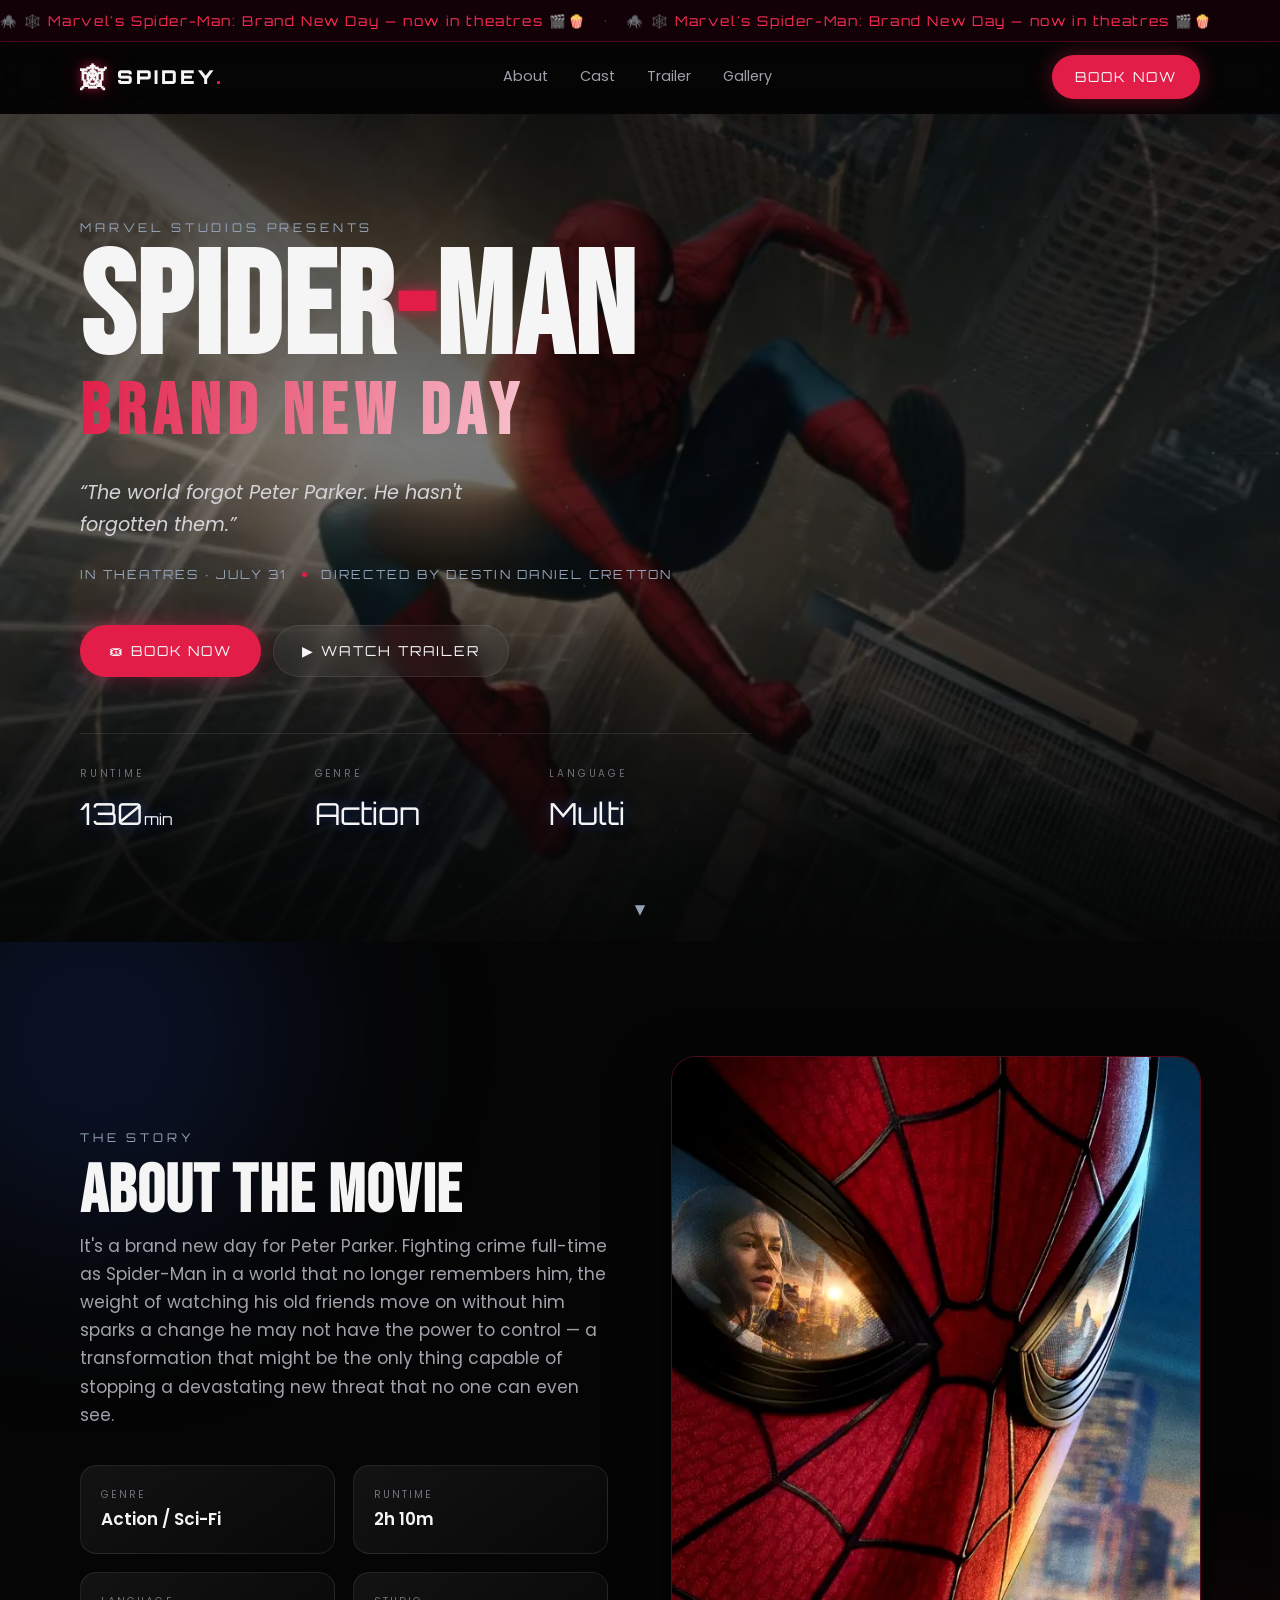
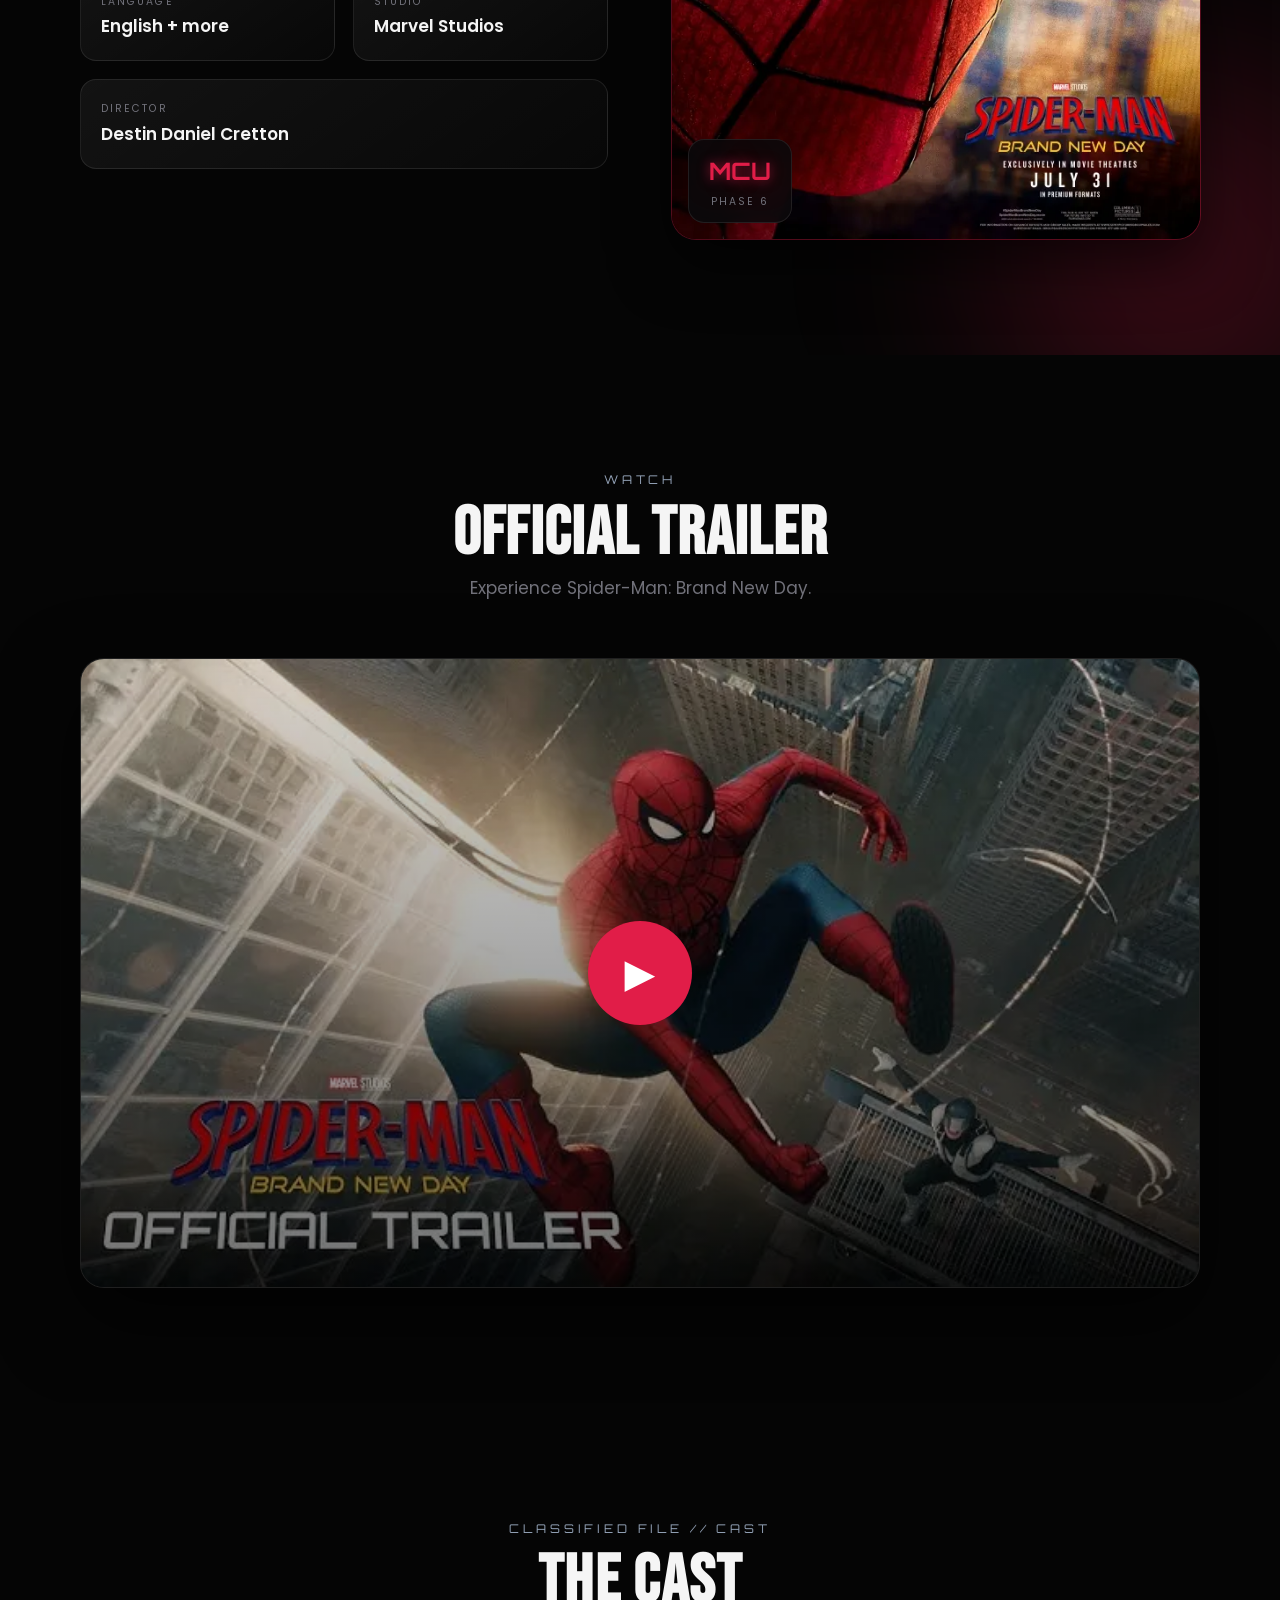
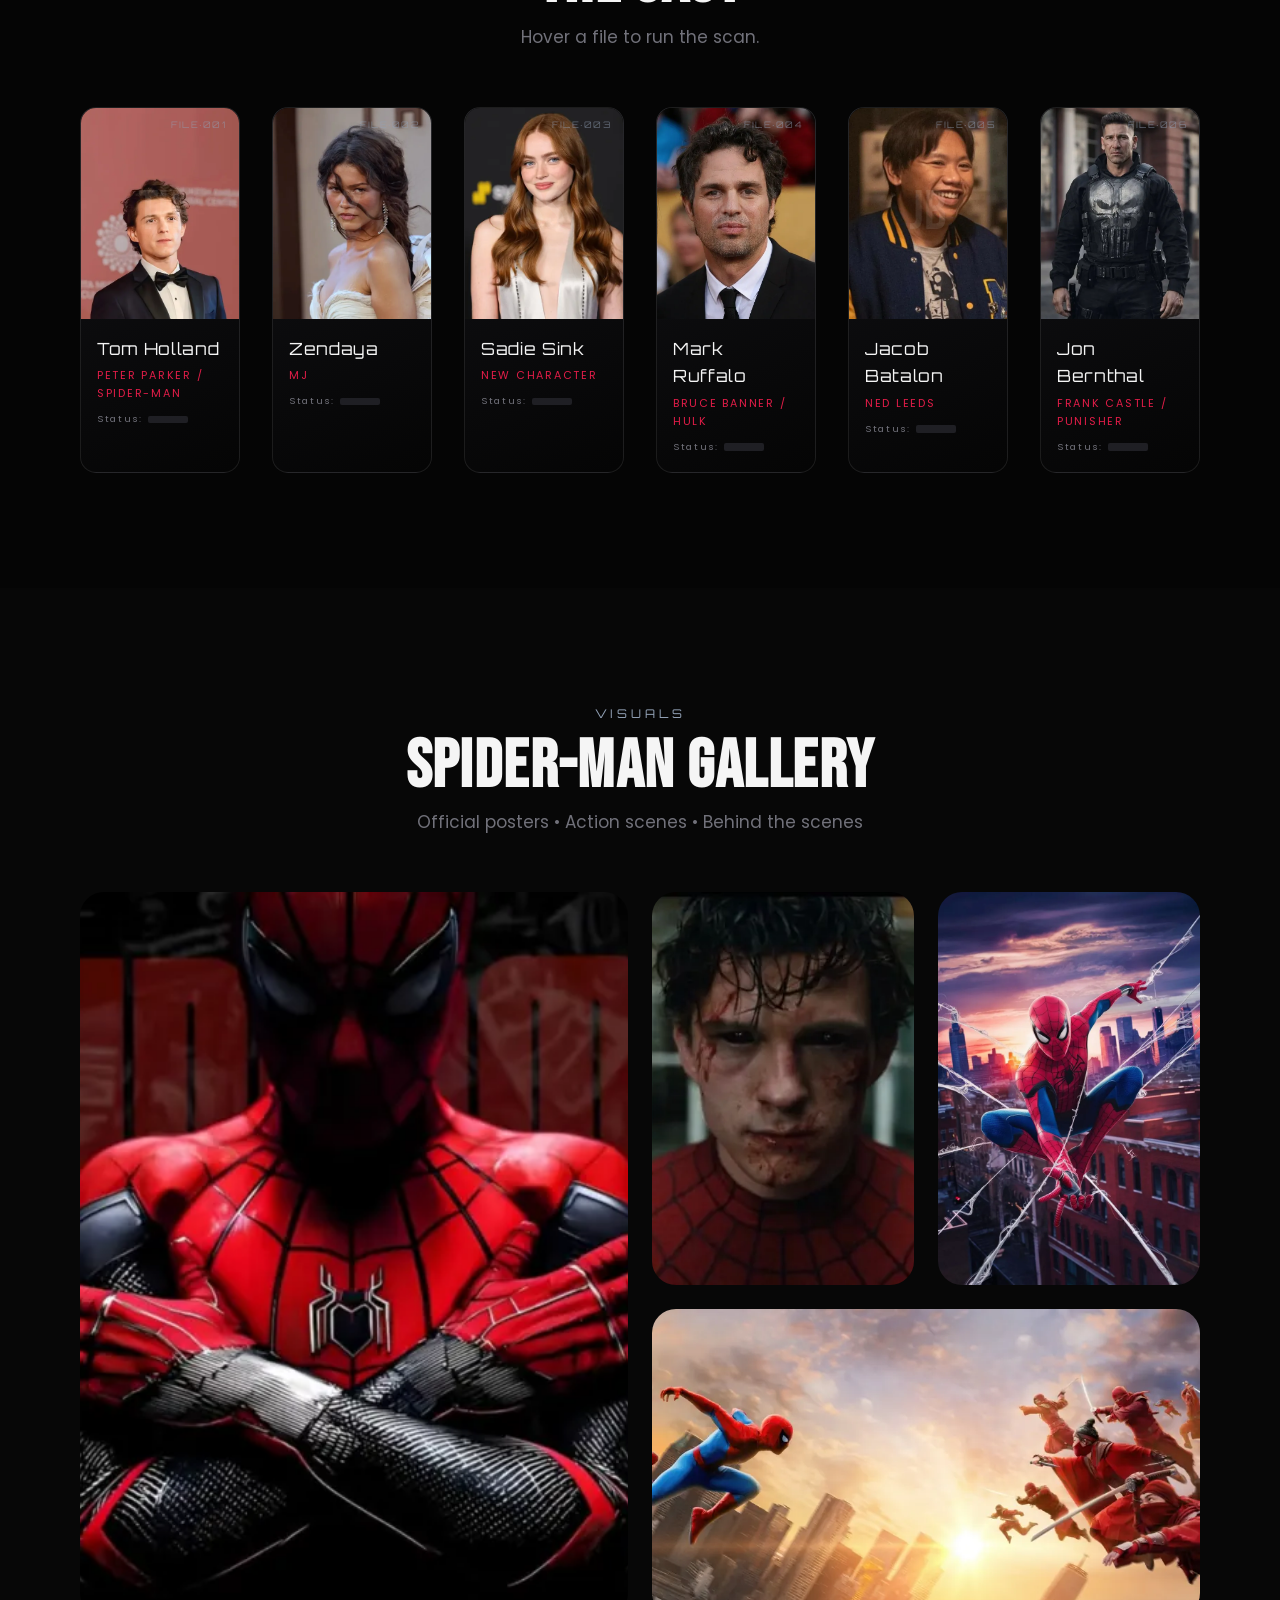
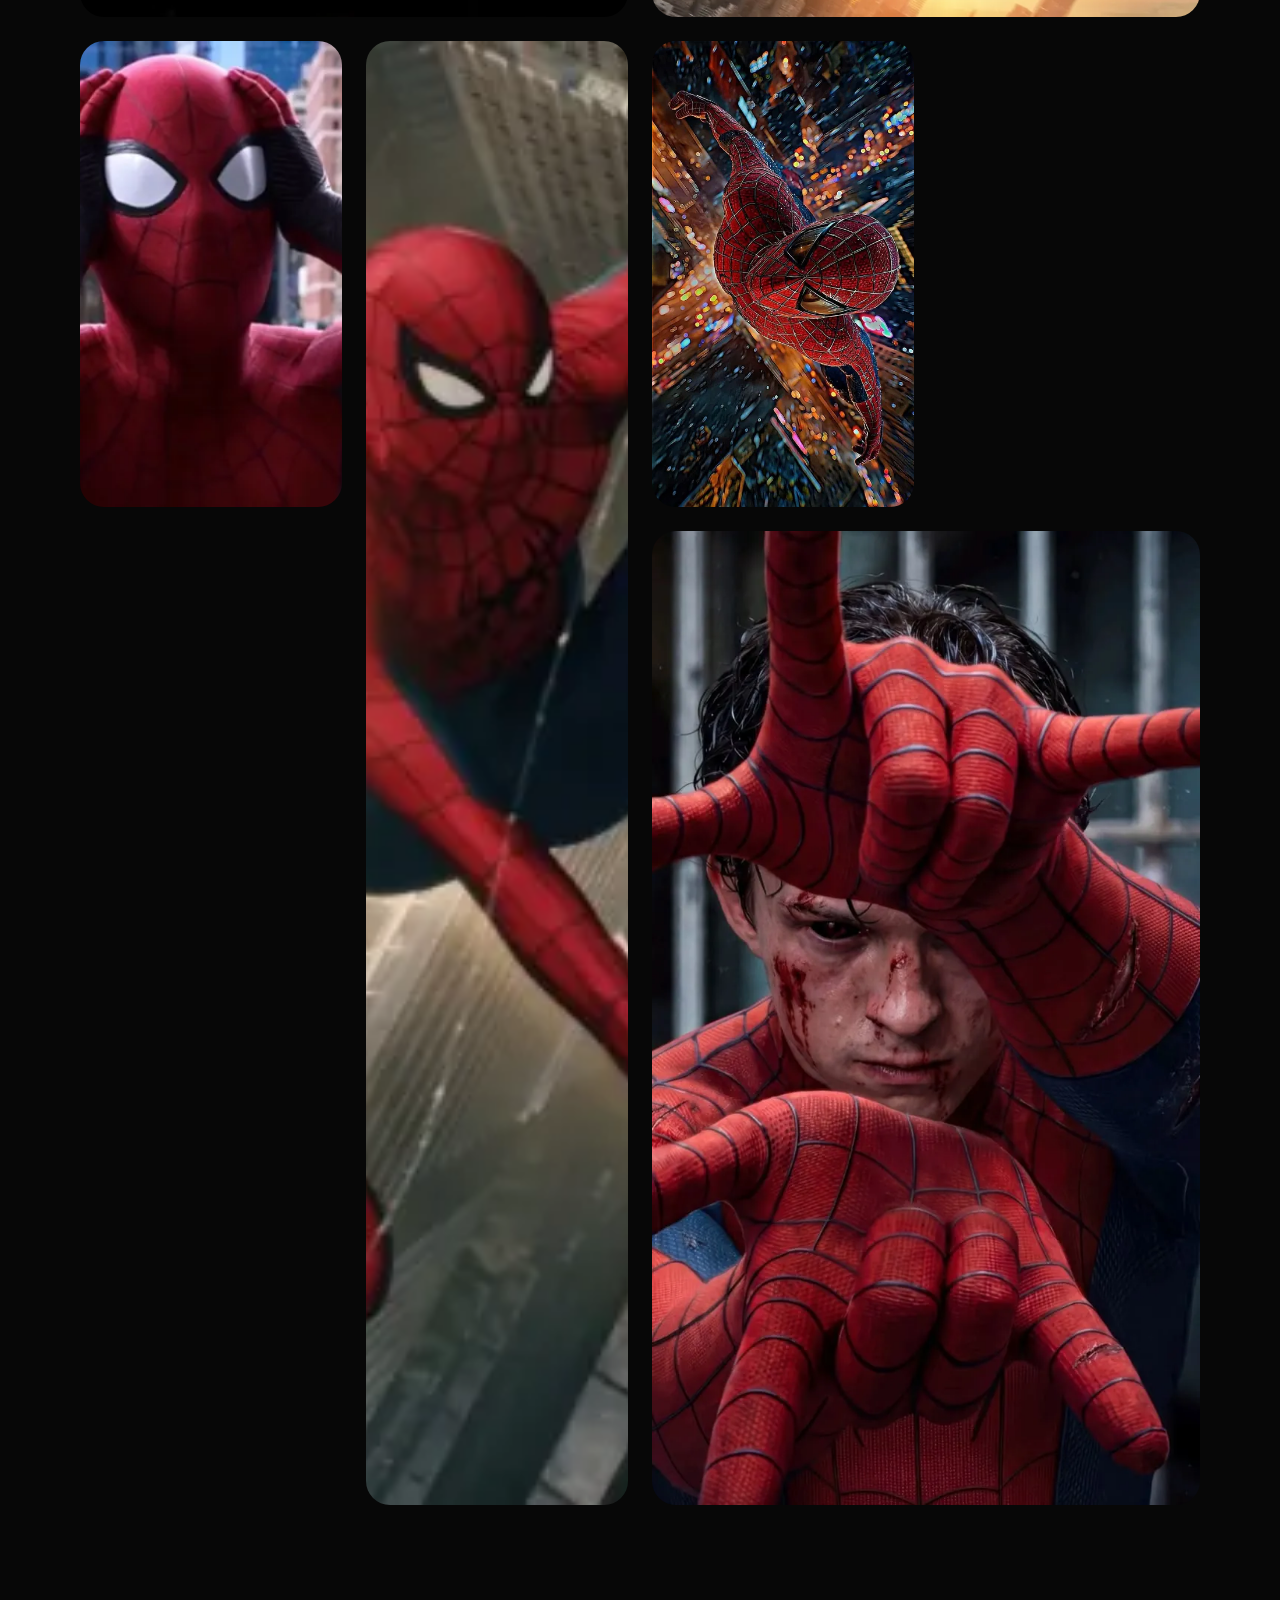
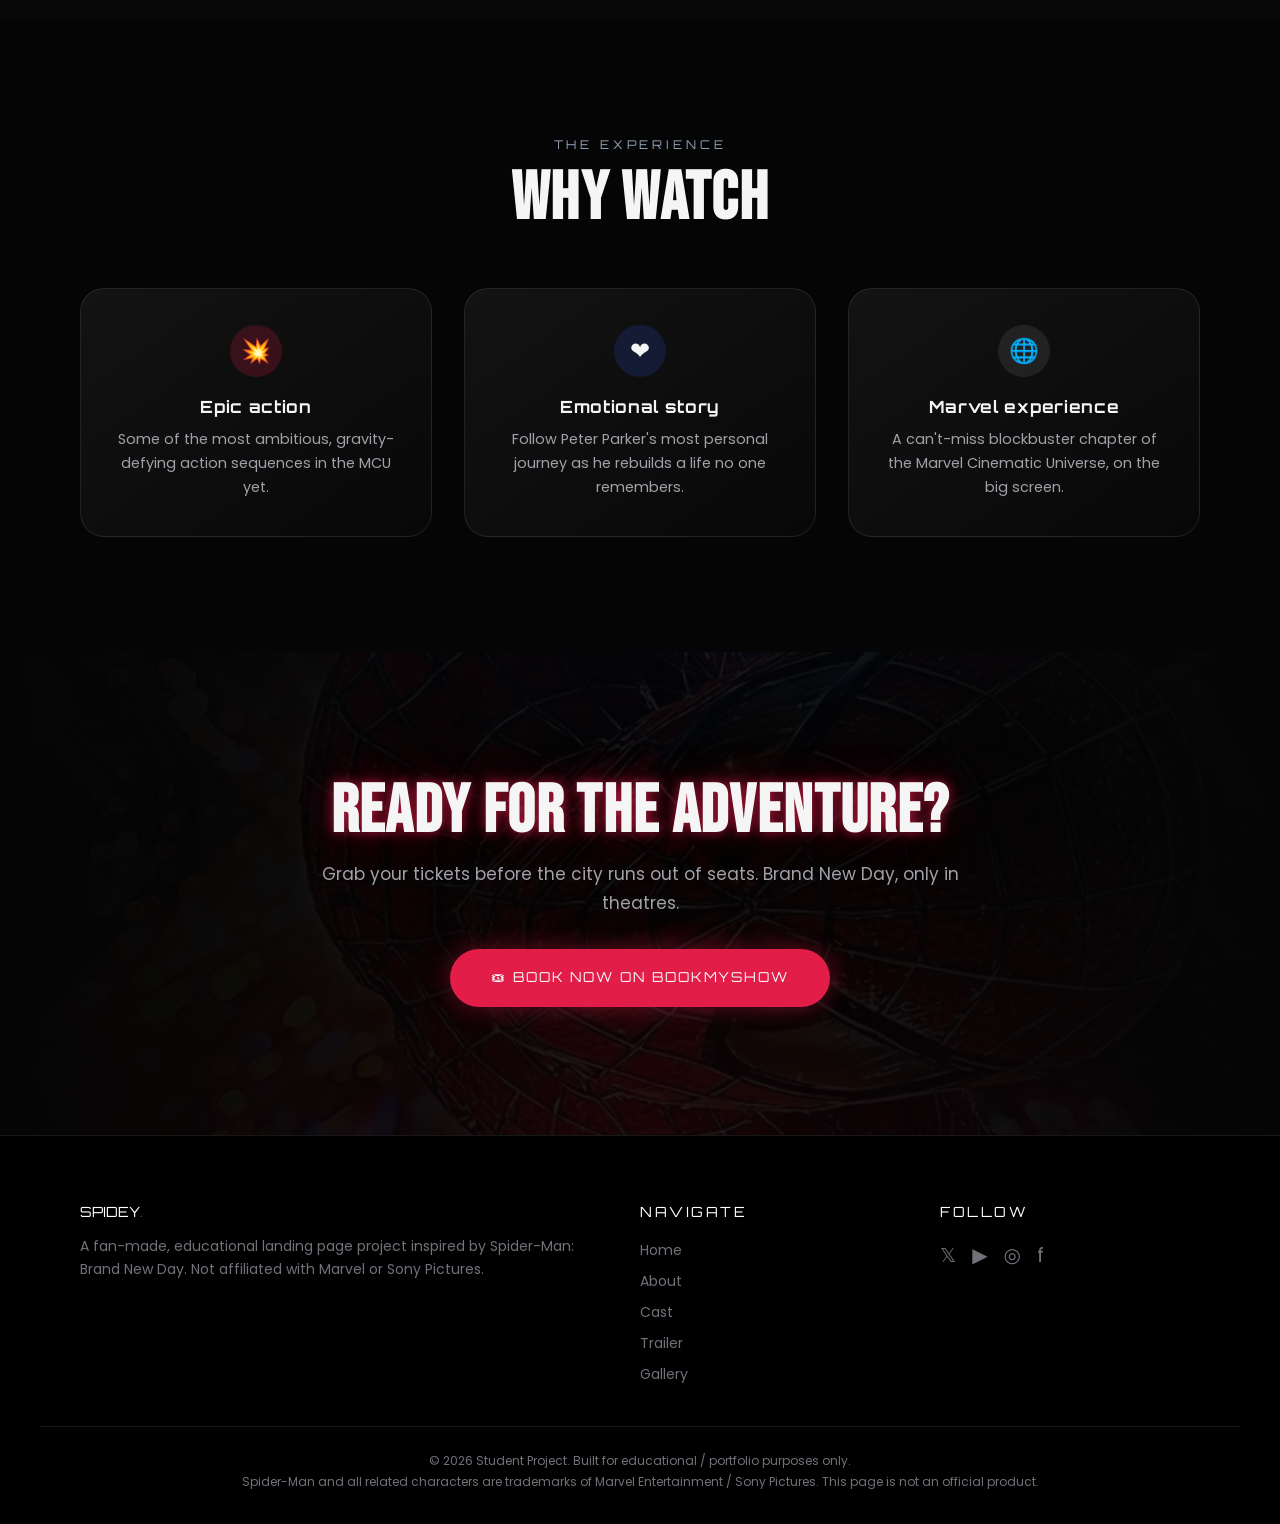
==== commit 1e6e17dc: "Replace spidy poster image with hero poster" ====
--- a/index.html
+++ b/index.html
@@ -192,7 +192,7 @@
       <figcaption>Behind the scenes</figcaption>
     </figure>
     <figure class="gallery__card gallery__card--tall reveal-scale">
-      <img src="img/spidy poster-800.webp" width="540" height="800" loading="lazy" decoding="async" alt="Movie poster">
+      <img src="img/hero-poster-1600.webp" width="540" height="800" loading="lazy" decoding="async" alt="Movie poster">
       <figcaption>Movie poster</figcaption>
     </figure>
     <figure class="gallery__card reveal-scale">
